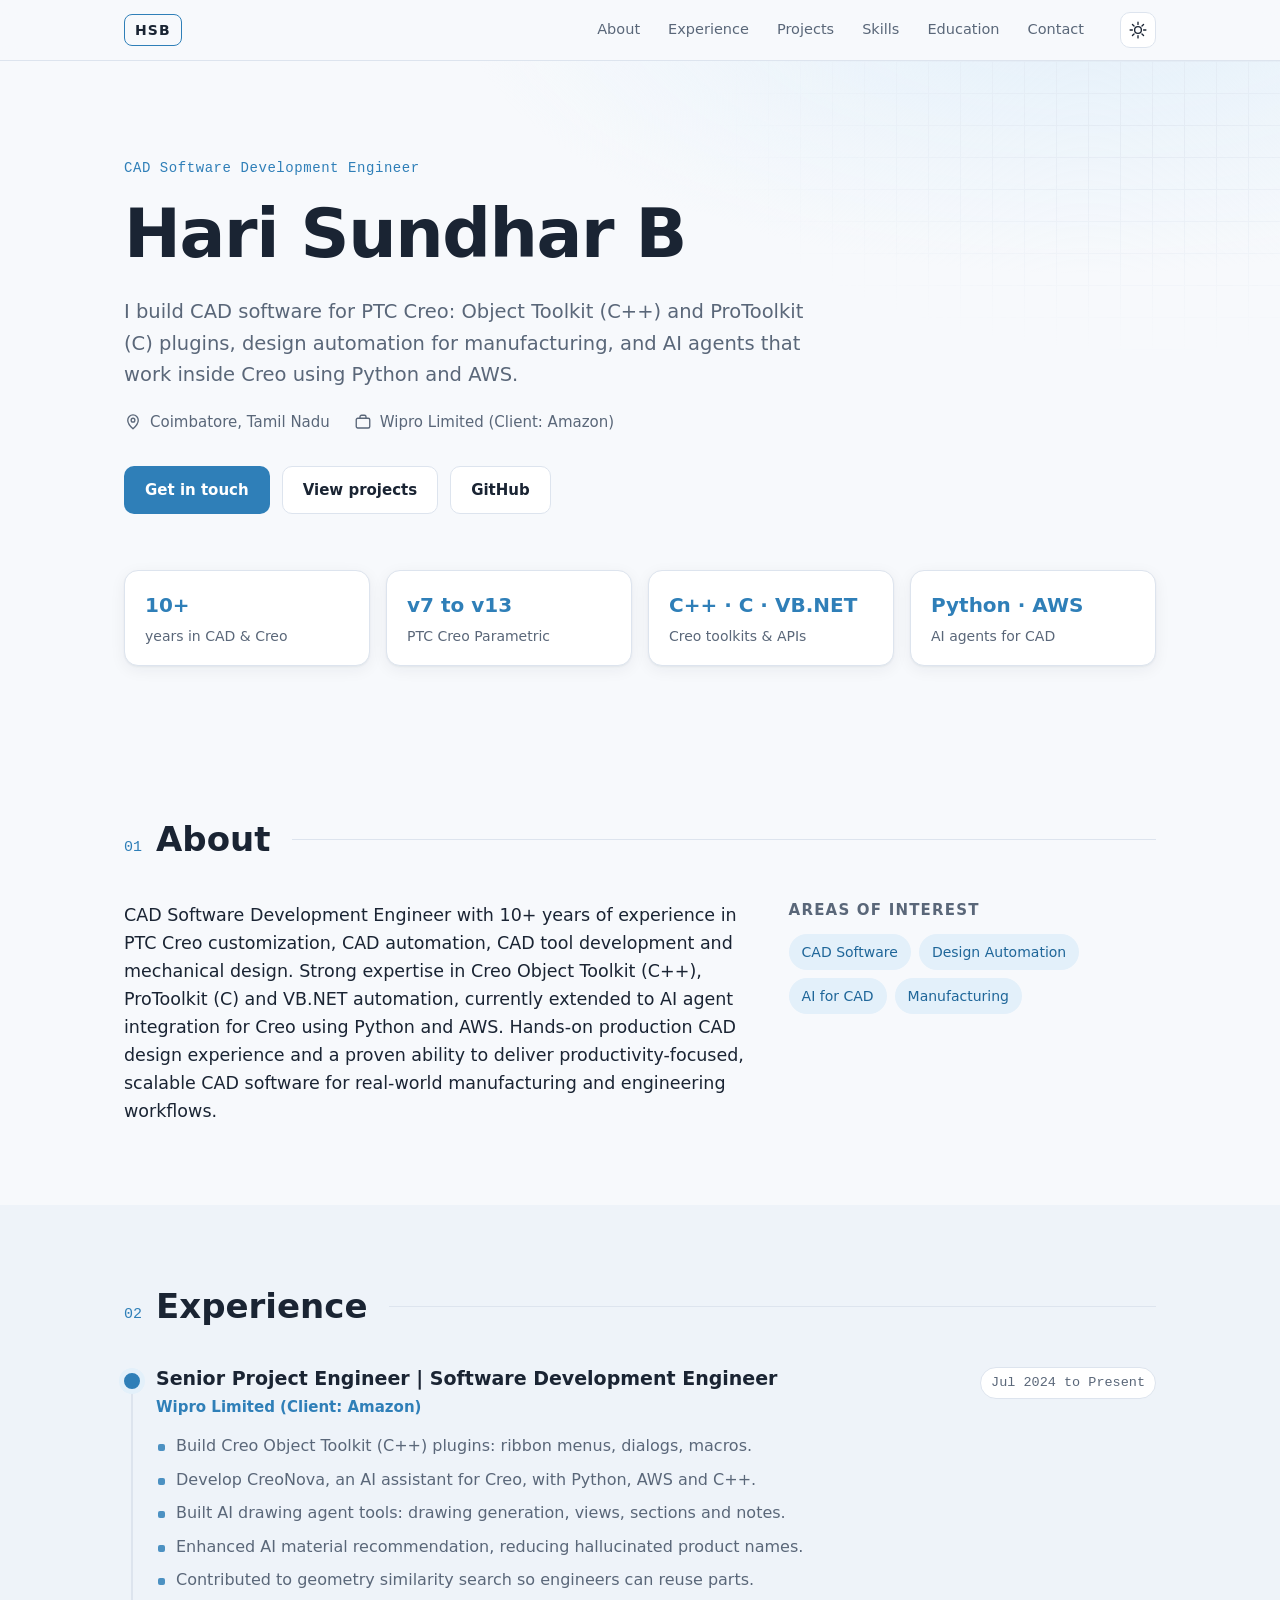
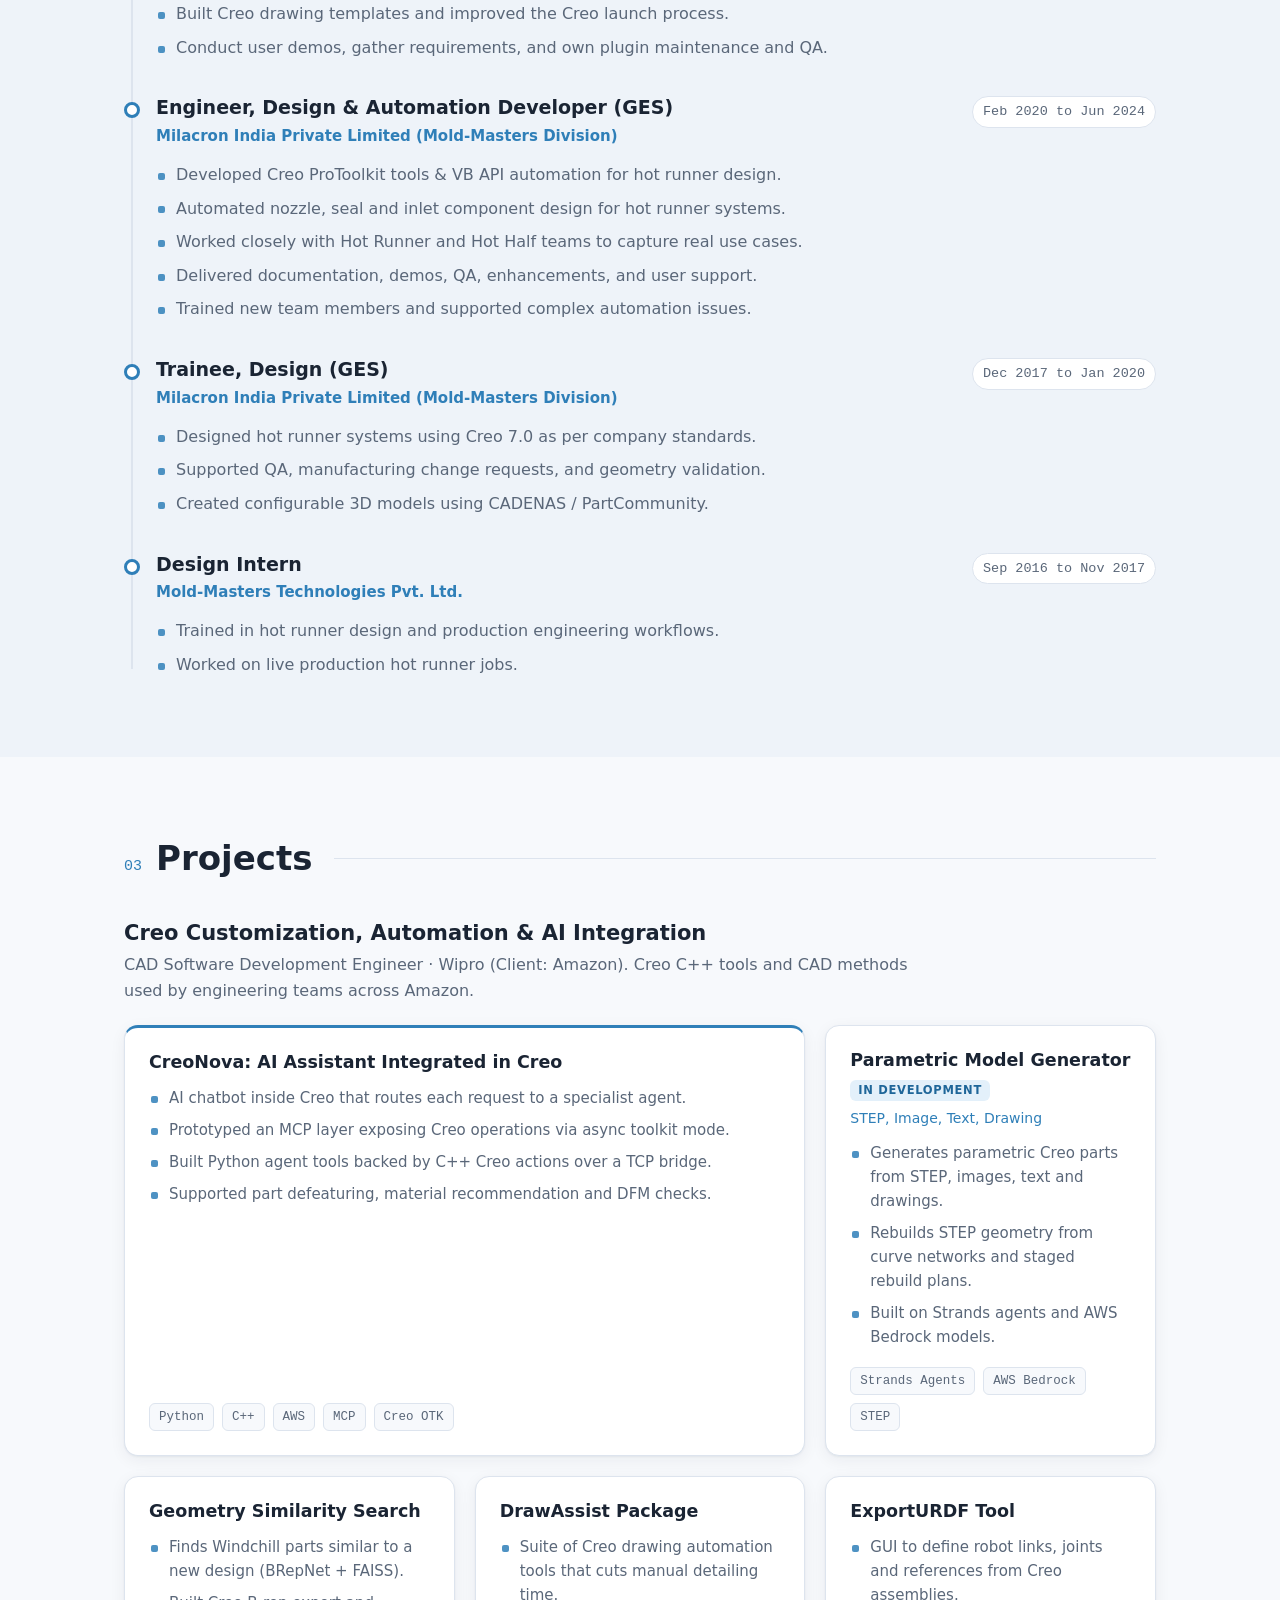
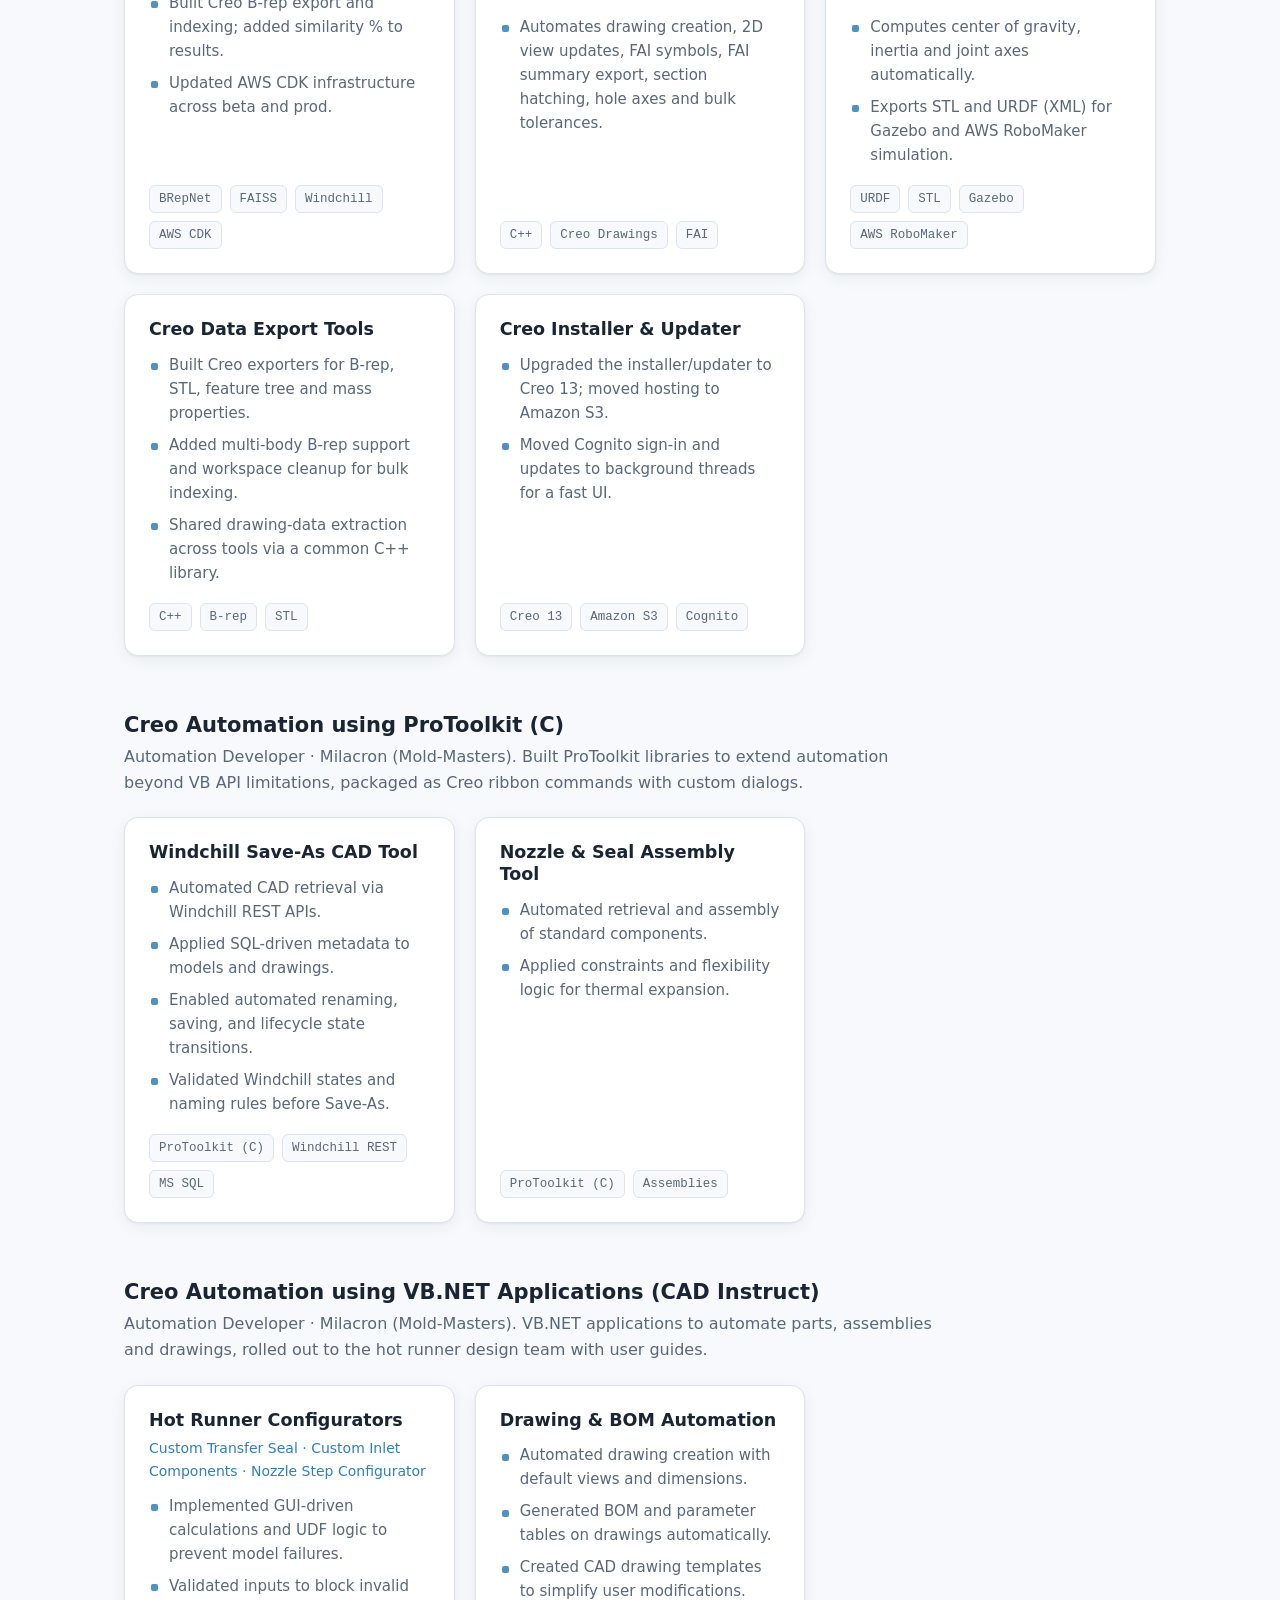
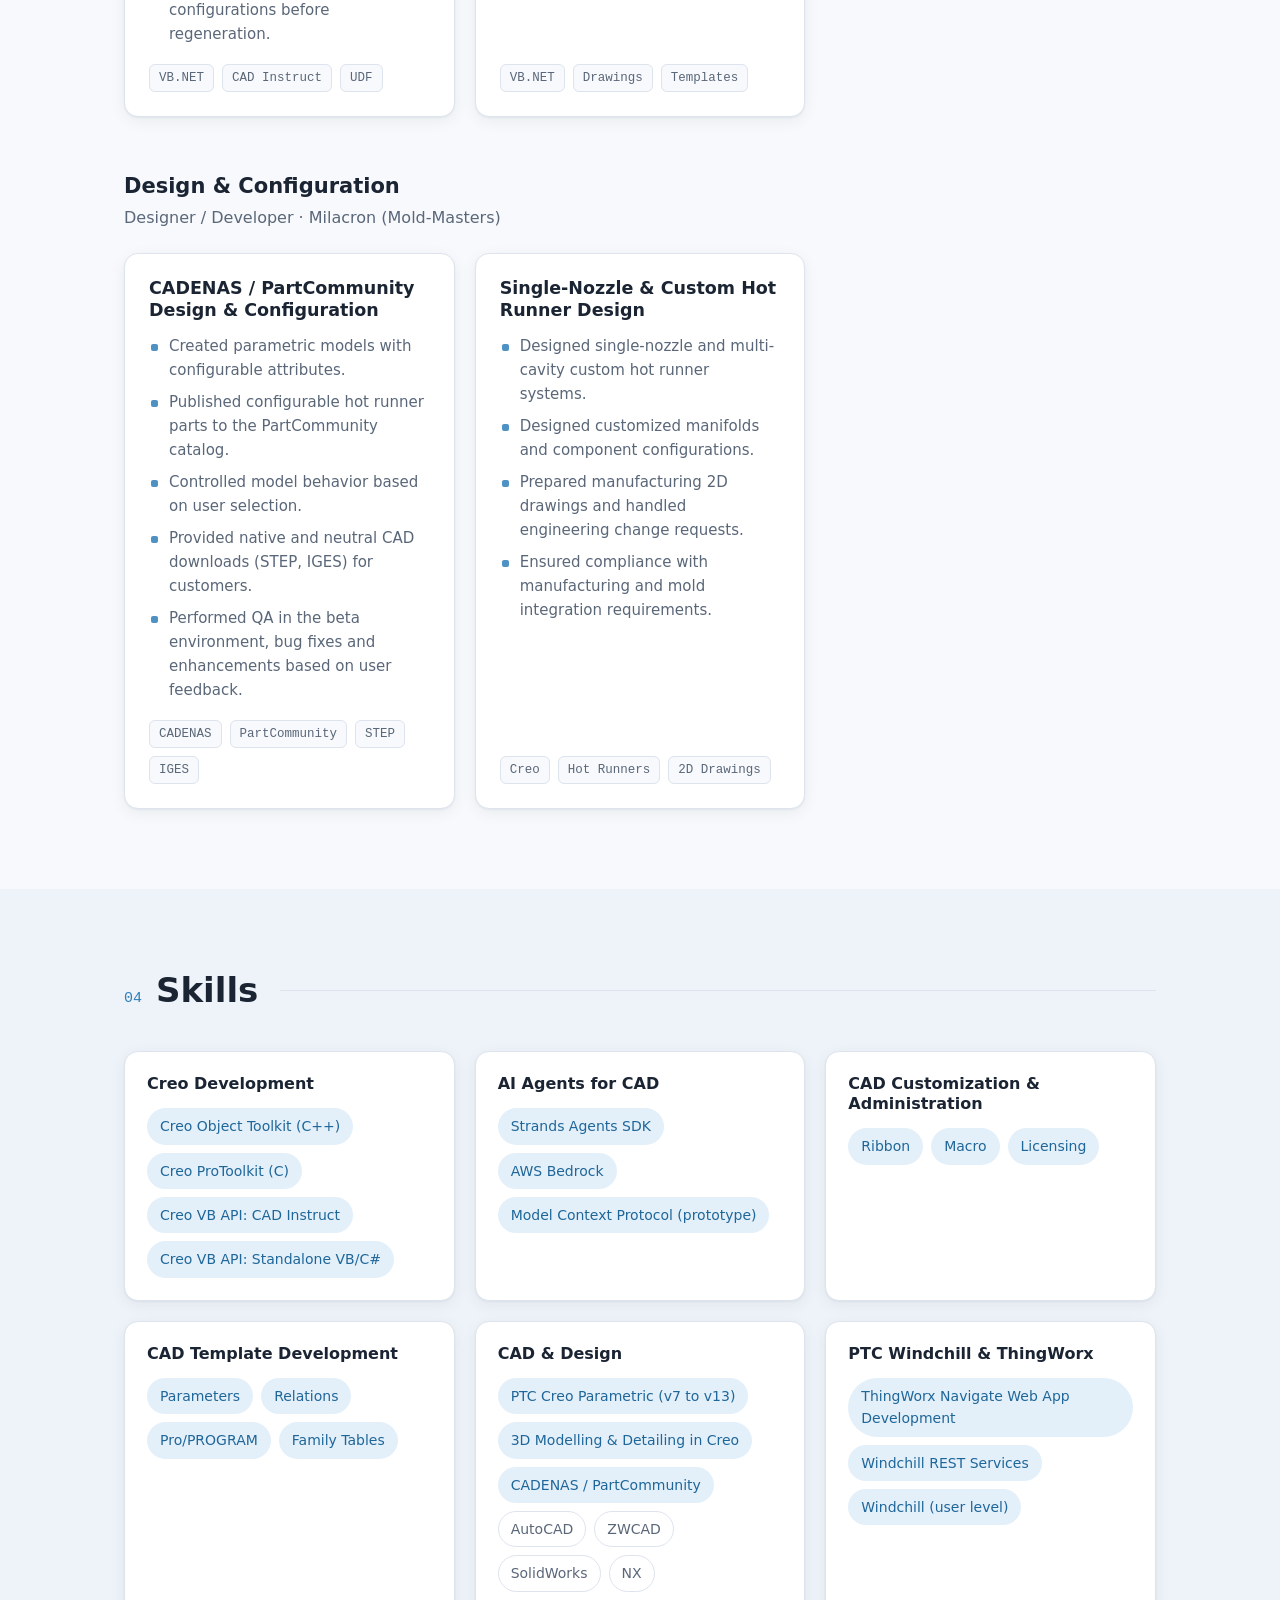
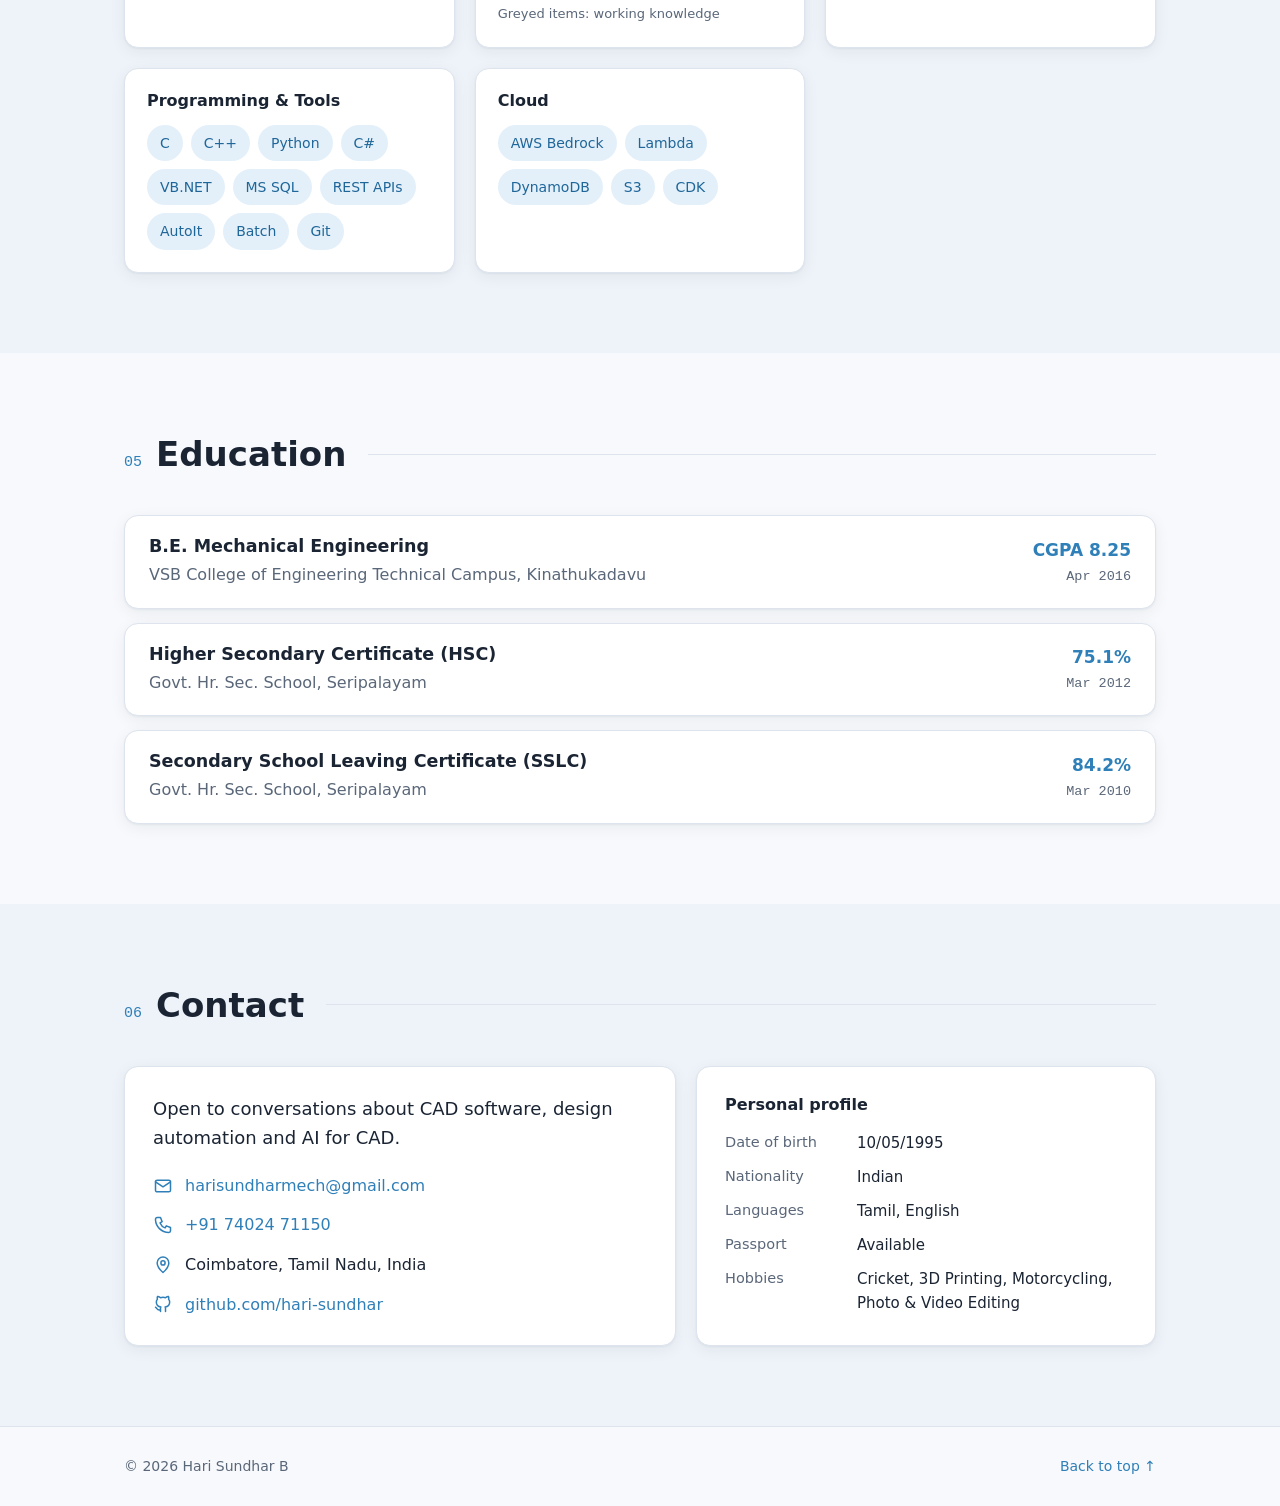
==== index.html @ 22d1234e "Add portfolio site" ====
<!DOCTYPE html>
<html lang="en">
<head>
  <meta charset="utf-8">
  <meta name="viewport" content="width=device-width, initial-scale=1">
  <title>Hari Sundhar B | CAD Software Development Engineer</title>
  <meta name="description" content="CAD Software Development Engineer with 10+ years of experience in PTC Creo customization, CAD automation, CAD tool development and AI agent integration for Creo.">
  <meta name="author" content="Hari Sundhar B">
  <meta property="og:type" content="website">
  <meta property="og:title" content="Hari Sundhar B | CAD Software Development Engineer">
  <meta property="og:description" content="PTC Creo customization, CAD automation and AI agents for CAD. Creo Object Toolkit (C++), ProToolkit (C), VB.NET, Python and AWS.">
  <meta property="og:url" content="https://hari-sundhar.github.io/">
  <meta name="theme-color" content="#2f7fb8">
  <link rel="icon" href="favicon.svg" type="image/svg+xml">
  <link rel="stylesheet" href="styles.css">
  <script>
    (function () {
      var saved = localStorage.getItem("theme");
      var dark = saved ? saved === "dark" : window.matchMedia("(prefers-color-scheme: dark)").matches;
      document.documentElement.dataset.theme = dark ? "dark" : "light";
    })();
  </script>
</head>
<body>
  <a class="skip-link" href="#main">Skip to content</a>

  <header class="nav">
    <div class="nav-inner">
      <a class="brand" href="#top" aria-label="Back to top">HSB</a>
      <nav aria-label="Sections">
        <ul class="nav-links">
          <li><a href="#about">About</a></li>
          <li><a href="#experience">Experience</a></li>
          <li><a href="#projects">Projects</a></li>
          <li><a href="#skills">Skills</a></li>
          <li><a href="#education">Education</a></li>
          <li><a href="#contact">Contact</a></li>
        </ul>
      </nav>
      <button class="theme-toggle" type="button" aria-label="Toggle dark mode">
        <svg class="icon-sun" viewBox="0 0 24 24" aria-hidden="true"><circle cx="12" cy="12" r="4.5"/><path d="M12 1.5v3M12 19.5v3M1.5 12h3M19.5 12h3M4.6 4.6l2.1 2.1M17.3 17.3l2.1 2.1M4.6 19.4l2.1-2.1M17.3 6.7l2.1-2.1"/></svg>
        <svg class="icon-moon" viewBox="0 0 24 24" aria-hidden="true"><path d="M20.5 14.5A8.5 8.5 0 0 1 9.5 3.5a8.5 8.5 0 1 0 11 11z"/></svg>
      </button>
    </div>
  </header>

  <main id="main">
    <!-- Hero -->
    <section id="top" class="hero">
      <div class="container">
        <p class="eyebrow">CAD Software Development Engineer</p>
        <h1>Hari Sundhar B</h1>
        <p class="lead">
          I build CAD software for PTC Creo: Object Toolkit (C++) and ProToolkit (C) plugins,
          design automation for manufacturing, and AI agents that work inside Creo using Python and AWS.
        </p>
        <ul class="hero-meta">
          <li><svg viewBox="0 0 24 24" aria-hidden="true"><path d="M12 21s-7-6.2-7-11.5a7 7 0 0 1 14 0C19 14.8 12 21 12 21z"/><circle cx="12" cy="9.5" r="2.5"/></svg>Coimbatore, Tamil Nadu</li>
          <li><svg viewBox="0 0 24 24" aria-hidden="true"><rect x="3" y="7" width="18" height="13" rx="2"/><path d="M8 7V5a2 2 0 0 1 2-2h4a2 2 0 0 1 2 2v2"/></svg>Wipro Limited (Client: Amazon)</li>
        </ul>
        <div class="cta">
          <a class="btn btn-primary" href="mailto:harisundharmech@gmail.com">Get in touch</a>
          <a class="btn btn-ghost" href="#projects">View projects</a>
          <a class="btn btn-ghost" href="https://github.com/hari-sundhar" target="_blank" rel="noopener">GitHub</a>
        </div>
        <dl class="stats">
          <div><dt>10+</dt><dd>years in CAD &amp; Creo</dd></div>
          <div><dt>v7 to v13</dt><dd>PTC Creo Parametric</dd></div>
          <div><dt>C++ · C · VB.NET</dt><dd>Creo toolkits &amp; APIs</dd></div>
          <div><dt>Python · AWS</dt><dd>AI agents for CAD</dd></div>
        </dl>
      </div>
    </section>

    <!-- About -->
    <section id="about" class="section">
      <div class="container">
        <h2 class="section-title"><span>01</span>About</h2>
        <div class="about-grid">
          <p class="about-text">
            CAD Software Development Engineer with 10+ years of experience in PTC Creo customization,
            CAD automation, CAD tool development and mechanical design. Strong expertise in
            Creo Object Toolkit (C++), ProToolkit (C) and VB.NET automation, currently extended to
            AI agent integration for Creo using Python and AWS. Hands-on production CAD design experience
            and a proven ability to deliver productivity-focused, scalable CAD software for real-world
            manufacturing and engineering workflows.
          </p>
          <div class="interests">
            <h3>Areas of interest</h3>
            <ul class="chips">
              <li>CAD Software</li>
              <li>Design Automation</li>
              <li>AI for CAD</li>
              <li>Manufacturing</li>
            </ul>
          </div>
        </div>
      </div>
    </section>

    <!-- Experience -->
    <section id="experience" class="section">
      <div class="container">
        <h2 class="section-title"><span>02</span>Experience</h2>
        <ol class="timeline">
          <li class="job">
            <div class="job-head">
              <div>
                <h3>Senior Project Engineer | Software Development Engineer</h3>
                <p class="company">Wipro Limited (Client: Amazon)</p>
              </div>
              <p class="period">Jul 2024 to Present</p>
            </div>
            <ul class="bullets">
              <li>Build Creo Object Toolkit (C++) plugins: ribbon menus, dialogs, macros.</li>
              <li>Develop CreoNova, an AI assistant for Creo, with Python, AWS and C++.</li>
              <li>Built AI drawing agent tools: drawing generation, views, sections and notes.</li>
              <li>Enhanced AI material recommendation, reducing hallucinated product names.</li>
              <li>Contributed to geometry similarity search so engineers can reuse parts.</li>
              <li>Built Creo drawing templates and improved the Creo launch process.</li>
              <li>Conduct user demos, gather requirements, and own plugin maintenance and QA.</li>
            </ul>
          </li>
          <li class="job">
            <div class="job-head">
              <div>
                <h3>Engineer, Design &amp; Automation Developer (GES)</h3>
                <p class="company">Milacron India Private Limited (Mold-Masters Division)</p>
              </div>
              <p class="period">Feb 2020 to Jun 2024</p>
            </div>
            <ul class="bullets">
              <li>Developed Creo ProToolkit tools &amp; VB API automation for hot runner design.</li>
              <li>Automated nozzle, seal and inlet component design for hot runner systems.</li>
              <li>Worked closely with Hot Runner and Hot Half teams to capture real use cases.</li>
              <li>Delivered documentation, demos, QA, enhancements, and user support.</li>
              <li>Trained new team members and supported complex automation issues.</li>
            </ul>
          </li>
          <li class="job">
            <div class="job-head">
              <div>
                <h3>Trainee, Design (GES)</h3>
                <p class="company">Milacron India Private Limited (Mold-Masters Division)</p>
              </div>
              <p class="period">Dec 2017 to Jan 2020</p>
            </div>
            <ul class="bullets">
              <li>Designed hot runner systems using Creo 7.0 as per company standards.</li>
              <li>Supported QA, manufacturing change requests, and geometry validation.</li>
              <li>Created configurable 3D models using CADENAS / PartCommunity.</li>
            </ul>
          </li>
          <li class="job">
            <div class="job-head">
              <div>
                <h3>Design Intern</h3>
                <p class="company">Mold-Masters Technologies Pvt. Ltd.</p>
              </div>
              <p class="period">Sep 2016 to Nov 2017</p>
            </div>
            <ul class="bullets">
              <li>Trained in hot runner design and production engineering workflows.</li>
              <li>Worked on live production hot runner jobs.</li>
            </ul>
          </li>
        </ol>
      </div>
    </section>

    <!-- Projects -->
    <section id="projects" class="section">
      <div class="container">
        <h2 class="section-title"><span>03</span>Projects</h2>

        <div class="project-group">
          <div class="group-head">
            <h3>Creo Customization, Automation &amp; AI Integration</h3>
            <p>CAD Software Development Engineer · Wipro (Client: Amazon). Creo C++ tools and CAD methods used by engineering teams across Amazon.</p>
          </div>
          <div class="cards">
            <article class="card card-feature">
              <h4>CreoNova: AI Assistant Integrated in Creo</h4>
              <ul class="bullets">
                <li>AI chatbot inside Creo that routes each request to a specialist agent.</li>
                <li>Prototyped an MCP layer exposing Creo operations via async toolkit mode.</li>
                <li>Built Python agent tools backed by C++ Creo actions over a TCP bridge.</li>
                <li>Supported part defeaturing, material recommendation and DFM checks.</li>
              </ul>
              <ul class="tags"><li>Python</li><li>C++</li><li>AWS</li><li>MCP</li><li>Creo OTK</li></ul>
            </article>
            <article class="card">
              <h4>Parametric Model Generator <span class="badge">In development</span></h4>
              <p class="card-sub">STEP, Image, Text, Drawing</p>
              <ul class="bullets">
                <li>Generates parametric Creo parts from STEP, images, text and drawings.</li>
                <li>Rebuilds STEP geometry from curve networks and staged rebuild plans.</li>
                <li>Built on Strands agents and AWS Bedrock models.</li>
              </ul>
              <ul class="tags"><li>Strands Agents</li><li>AWS Bedrock</li><li>STEP</li></ul>
            </article>
            <article class="card">
              <h4>Geometry Similarity Search</h4>
              <ul class="bullets">
                <li>Finds Windchill parts similar to a new design (BRepNet + FAISS).</li>
                <li>Built Creo B-rep export and indexing; added similarity % to results.</li>
                <li>Updated AWS CDK infrastructure across beta and prod.</li>
              </ul>
              <ul class="tags"><li>BRepNet</li><li>FAISS</li><li>Windchill</li><li>AWS CDK</li></ul>
            </article>
            <article class="card">
              <h4>DrawAssist Package</h4>
              <ul class="bullets">
                <li>Suite of Creo drawing automation tools that cuts manual detailing time.</li>
                <li>Automates drawing creation, 2D view updates, FAI symbols, FAI summary export, section hatching, hole axes and bulk tolerances.</li>
              </ul>
              <ul class="tags"><li>C++</li><li>Creo Drawings</li><li>FAI</li></ul>
            </article>
            <article class="card">
              <h4>ExportURDF Tool</h4>
              <ul class="bullets">
                <li>GUI to define robot links, joints and references from Creo assemblies.</li>
                <li>Computes center of gravity, inertia and joint axes automatically.</li>
                <li>Exports STL and URDF (XML) for Gazebo and AWS RoboMaker simulation.</li>
              </ul>
              <ul class="tags"><li>URDF</li><li>STL</li><li>Gazebo</li><li>AWS RoboMaker</li></ul>
            </article>
            <article class="card">
              <h4>Creo Data Export Tools</h4>
              <ul class="bullets">
                <li>Built Creo exporters for B-rep, STL, feature tree and mass properties.</li>
                <li>Added multi-body B-rep support and workspace cleanup for bulk indexing.</li>
                <li>Shared drawing-data extraction across tools via a common C++ library.</li>
              </ul>
              <ul class="tags"><li>C++</li><li>B-rep</li><li>STL</li></ul>
            </article>
            <article class="card">
              <h4>Creo Installer &amp; Updater</h4>
              <ul class="bullets">
                <li>Upgraded the installer/updater to Creo 13; moved hosting to Amazon S3.</li>
                <li>Moved Cognito sign-in and updates to background threads for a fast UI.</li>
              </ul>
              <ul class="tags"><li>Creo 13</li><li>Amazon S3</li><li>Cognito</li></ul>
            </article>
          </div>
        </div>

        <div class="project-group">
          <div class="group-head">
            <h3>Creo Automation using ProToolkit (C)</h3>
            <p>Automation Developer · Milacron (Mold-Masters). Built ProToolkit libraries to extend automation beyond VB API limitations, packaged as Creo ribbon commands with custom dialogs.</p>
          </div>
          <div class="cards">
            <article class="card">
              <h4>Windchill Save-As CAD Tool</h4>
              <ul class="bullets">
                <li>Automated CAD retrieval via Windchill REST APIs.</li>
                <li>Applied SQL-driven metadata to models and drawings.</li>
                <li>Enabled automated renaming, saving, and lifecycle state transitions.</li>
                <li>Validated Windchill states and naming rules before Save-As.</li>
              </ul>
              <ul class="tags"><li>ProToolkit (C)</li><li>Windchill REST</li><li>MS SQL</li></ul>
            </article>
            <article class="card">
              <h4>Nozzle &amp; Seal Assembly Tool</h4>
              <ul class="bullets">
                <li>Automated retrieval and assembly of standard components.</li>
                <li>Applied constraints and flexibility logic for thermal expansion.</li>
              </ul>
              <ul class="tags"><li>ProToolkit (C)</li><li>Assemblies</li></ul>
            </article>
          </div>
        </div>

        <div class="project-group">
          <div class="group-head">
            <h3>Creo Automation using VB.NET Applications (CAD Instruct)</h3>
            <p>Automation Developer · Milacron (Mold-Masters). VB.NET applications to automate parts, assemblies and drawings, rolled out to the hot runner design team with user guides.</p>
          </div>
          <div class="cards">
            <article class="card">
              <h4>Hot Runner Configurators</h4>
              <p class="card-sub">Custom Transfer Seal · Custom Inlet Components · Nozzle Step Configurator</p>
              <ul class="bullets">
                <li>Implemented GUI-driven calculations and UDF logic to prevent model failures.</li>
                <li>Validated inputs to block invalid configurations before regeneration.</li>
              </ul>
              <ul class="tags"><li>VB.NET</li><li>CAD Instruct</li><li>UDF</li></ul>
            </article>
            <article class="card">
              <h4>Drawing &amp; BOM Automation</h4>
              <ul class="bullets">
                <li>Automated drawing creation with default views and dimensions.</li>
                <li>Generated BOM and parameter tables on drawings automatically.</li>
                <li>Created CAD drawing templates to simplify user modifications.</li>
              </ul>
              <ul class="tags"><li>VB.NET</li><li>Drawings</li><li>Templates</li></ul>
            </article>
          </div>
        </div>

        <div class="project-group">
          <div class="group-head">
            <h3>Design &amp; Configuration</h3>
            <p>Designer / Developer · Milacron (Mold-Masters)</p>
          </div>
          <div class="cards">
            <article class="card">
              <h4>CADENAS / PartCommunity Design &amp; Configuration</h4>
              <ul class="bullets">
                <li>Created parametric models with configurable attributes.</li>
                <li>Published configurable hot runner parts to the PartCommunity catalog.</li>
                <li>Controlled model behavior based on user selection.</li>
                <li>Provided native and neutral CAD downloads (STEP, IGES) for customers.</li>
                <li>Performed QA in the beta environment, bug fixes and enhancements based on user feedback.</li>
              </ul>
              <ul class="tags"><li>CADENAS</li><li>PartCommunity</li><li>STEP</li><li>IGES</li></ul>
            </article>
            <article class="card">
              <h4>Single-Nozzle &amp; Custom Hot Runner Design</h4>
              <ul class="bullets">
                <li>Designed single-nozzle and multi-cavity custom hot runner systems.</li>
                <li>Designed customized manifolds and component configurations.</li>
                <li>Prepared manufacturing 2D drawings and handled engineering change requests.</li>
                <li>Ensured compliance with manufacturing and mold integration requirements.</li>
              </ul>
              <ul class="tags"><li>Creo</li><li>Hot Runners</li><li>2D Drawings</li></ul>
            </article>
          </div>
        </div>
      </div>
    </section>

    <!-- Skills -->
    <section id="skills" class="section">
      <div class="container">
        <h2 class="section-title"><span>04</span>Skills</h2>
        <div class="skills-grid">
          <div class="skill-box">
            <h3>Creo Development</h3>
            <ul class="chips">
              <li>Creo Object Toolkit (C++)</li>
              <li>Creo ProToolkit (C)</li>
              <li>Creo VB API: CAD Instruct</li>
              <li>Creo VB API: Standalone VB/C#</li>
            </ul>
          </div>
          <div class="skill-box">
            <h3>AI Agents for CAD</h3>
            <ul class="chips">
              <li>Strands Agents SDK</li>
              <li>AWS Bedrock</li>
              <li>Model Context Protocol (prototype)</li>
            </ul>
          </div>
          <div class="skill-box">
            <h3>CAD Customization &amp; Administration</h3>
            <ul class="chips">
              <li>Ribbon</li>
              <li>Macro</li>
              <li>Licensing</li>
            </ul>
          </div>
          <div class="skill-box">
            <h3>CAD Template Development</h3>
            <ul class="chips">
              <li>Parameters</li>
              <li>Relations</li>
              <li>Pro/PROGRAM</li>
              <li>Family Tables</li>
            </ul>
          </div>
          <div class="skill-box">
            <h3>CAD &amp; Design</h3>
            <ul class="chips">
              <li>PTC Creo Parametric (v7 to v13)</li>
              <li>3D Modelling &amp; Detailing in Creo</li>
              <li>CADENAS / PartCommunity</li>
              <li class="chip-muted">AutoCAD</li>
              <li class="chip-muted">ZWCAD</li>
              <li class="chip-muted">SolidWorks</li>
              <li class="chip-muted">NX</li>
            </ul>
            <p class="note">Greyed items: working knowledge</p>
          </div>
          <div class="skill-box">
            <h3>PTC Windchill &amp; ThingWorx</h3>
            <ul class="chips">
              <li>ThingWorx Navigate Web App Development</li>
              <li>Windchill REST Services</li>
              <li>Windchill (user level)</li>
            </ul>
          </div>
          <div class="skill-box">
            <h3>Programming &amp; Tools</h3>
            <ul class="chips">
              <li>C</li>
              <li>C++</li>
              <li>Python</li>
              <li>C#</li>
              <li>VB.NET</li>
              <li>MS SQL</li>
              <li>REST APIs</li>
              <li>AutoIt</li>
              <li>Batch</li>
              <li>Git</li>
            </ul>
          </div>
          <div class="skill-box">
            <h3>Cloud</h3>
            <ul class="chips">
              <li>AWS Bedrock</li>
              <li>Lambda</li>
              <li>DynamoDB</li>
              <li>S3</li>
              <li>CDK</li>
            </ul>
          </div>
        </div>
      </div>
    </section>

    <!-- Education -->
    <section id="education" class="section">
      <div class="container">
        <h2 class="section-title"><span>05</span>Education</h2>
        <div class="edu-list">
          <div class="edu">
            <div>
              <h3>B.E. Mechanical Engineering</h3>
              <p>VSB College of Engineering Technical Campus, Kinathukadavu</p>
            </div>
            <div class="edu-meta"><strong>CGPA 8.25</strong><span>Apr 2016</span></div>
          </div>
          <div class="edu">
            <div>
              <h3>Higher Secondary Certificate (HSC)</h3>
              <p>Govt. Hr. Sec. School, Seripalayam</p>
            </div>
            <div class="edu-meta"><strong>75.1%</strong><span>Mar 2012</span></div>
          </div>
          <div class="edu">
            <div>
              <h3>Secondary School Leaving Certificate (SSLC)</h3>
              <p>Govt. Hr. Sec. School, Seripalayam</p>
            </div>
            <div class="edu-meta"><strong>84.2%</strong><span>Mar 2010</span></div>
          </div>
        </div>
      </div>
    </section>

    <!-- Contact -->
    <section id="contact" class="section">
      <div class="container">
        <h2 class="section-title"><span>06</span>Contact</h2>
        <div class="contact-grid">
          <div class="contact-card">
            <p class="contact-lead">Open to conversations about CAD software, design automation and AI for CAD.</p>
            <ul class="contact-list">
              <li>
                <svg viewBox="0 0 24 24" aria-hidden="true"><rect x="3" y="5" width="18" height="14" rx="2"/><path d="m3 7 9 6 9-6"/></svg>
                <a href="mailto:harisundharmech@gmail.com">harisundharmech@gmail.com</a>
              </li>
              <li>
                <svg viewBox="0 0 24 24" aria-hidden="true"><path d="M5 3h4l2 5-2.5 1.5a11 11 0 0 0 6 6L16 13l5 2v4a2 2 0 0 1-2 2A16 16 0 0 1 3 5a2 2 0 0 1 2-2z"/></svg>
                <a href="tel:+917402471150">+91 74024 71150</a>
              </li>
              <li>
                <svg viewBox="0 0 24 24" aria-hidden="true"><path d="M12 21s-7-6.2-7-11.5a7 7 0 0 1 14 0C19 14.8 12 21 12 21z"/><circle cx="12" cy="9.5" r="2.5"/></svg>
                <span>Coimbatore, Tamil Nadu, India</span>
              </li>
              <li>
                <svg viewBox="0 0 24 24" aria-hidden="true"><path d="M9 19c-4.3 1.4-4.3-2.5-6-3m12 5v-3.5c0-1 .1-1.4-.5-2 2.8-.3 5.5-1.4 5.5-6a4.6 4.6 0 0 0-1.3-3.2 4.2 4.2 0 0 0-.1-3.2s-1.1-.3-3.5 1.3a12.3 12.3 0 0 0-6.2 0C6.5 2.8 5.4 3.1 5.4 3.1a4.2 4.2 0 0 0-.1 3.2A4.6 4.6 0 0 0 4 9.5c0 4.6 2.7 5.7 5.5 6-.6.6-.6 1.2-.5 2V21"/></svg>
                <a href="https://github.com/hari-sundhar" target="_blank" rel="noopener">github.com/hari-sundhar</a>
              </li>
            </ul>
          </div>
          <div class="profile-card">
            <h3>Personal profile</h3>
            <dl class="profile">
              <div><dt>Date of birth</dt><dd>10/05/1995</dd></div>
              <div><dt>Nationality</dt><dd>Indian</dd></div>
              <div><dt>Languages</dt><dd>Tamil, English</dd></div>
              <div><dt>Passport</dt><dd>Available</dd></div>
              <div><dt>Hobbies</dt><dd>Cricket, 3D Printing, Motorcycling, Photo &amp; Video Editing</dd></div>
            </dl>
          </div>
        </div>
      </div>
    </section>
  </main>

  <footer class="footer">
    <div class="container">
      <p>&copy; <span id="year">2026</span> Hari Sundhar B</p>
      <a href="#top">Back to top &uarr;</a>
    </div>
  </footer>

  <script src="script.js"></script>
</body>
</html>
---- styles.css ----
/* ---------- Theme ---------- */
:root {
  --bg: #f7f9fc;
  --bg-alt: #eef3f9;
  --surface: #ffffff;
  --text: #1a2433;
  --text-muted: #5a6779;
  --border: #dde4ee;
  --accent: #2f7fb8;
  --accent-strong: #1f6699;
  --accent-soft: #e3f0fa;
  --shadow: 0 1px 2px rgba(16, 32, 56, 0.05), 0 4px 16px rgba(16, 32, 56, 0.06);
  --radius: 14px;
  --maxw: 1080px;
  --font: "Segoe UI", system-ui, -apple-system, Roboto, "Helvetica Neue", Arial, sans-serif;
  --mono: "Cascadia Code", Consolas, "SFMono-Regular", Menlo, monospace;
}

[data-theme="dark"] {
  --bg: #0e141c;
  --bg-alt: #121a24;
  --surface: #17212d;
  --text: #e6edf5;
  --text-muted: #9aa8b8;
  --border: #253243;
  --accent: #5fb0e8;
  --accent-strong: #84c4f0;
  --accent-soft: #1a3247;
  --shadow: 0 1px 2px rgba(0, 0, 0, 0.3), 0 6px 20px rgba(0, 0, 0, 0.25);
}

/* ---------- Base ---------- */
*, *::before, *::after { box-sizing: border-box; }

html { scroll-behavior: smooth; scroll-padding-top: 72px; }

body {
  margin: 0;
  font-family: var(--font);
  font-size: 16px;
  line-height: 1.6;
  color: var(--text);
  background: var(--bg);
  -webkit-font-smoothing: antialiased;
  transition: background-color 0.2s, color 0.2s;
}

a { color: var(--accent); text-decoration: none; }
a:hover { color: var(--accent-strong); text-decoration: underline; }

h1, h2, h3, h4 { line-height: 1.25; margin: 0; }

ul, ol { margin: 0; padding: 0; }

svg { width: 18px; height: 18px; fill: none; stroke: currentColor; stroke-width: 1.8; stroke-linecap: round; stroke-linejoin: round; flex-shrink: 0; }

.container { max-width: var(--maxw); margin: 0 auto; padding: 0 24px; }

.skip-link {
  position: absolute; left: -999px; top: 8px;
  background: var(--accent); color: #fff; padding: 8px 14px; border-radius: 8px; z-index: 100;
}
.skip-link:focus { left: 8px; }

:focus-visible { outline: 2px solid var(--accent); outline-offset: 3px; border-radius: 4px; }

/* ---------- Nav ---------- */
.nav {
  position: sticky; top: 0; z-index: 50;
  background: color-mix(in srgb, var(--bg) 82%, transparent);
  backdrop-filter: saturate(160%) blur(10px);
  -webkit-backdrop-filter: saturate(160%) blur(10px);
  border-bottom: 1px solid var(--border);
}
.nav-inner {
  max-width: var(--maxw); margin: 0 auto; padding: 0 24px;
  height: 60px; display: flex; align-items: center; gap: 24px;
}
.brand {
  font-weight: 700; letter-spacing: 0.08em; color: var(--text);
  padding: 4px 10px; border: 1.5px solid var(--accent); border-radius: 8px; font-size: 14px;
}
.brand:hover { text-decoration: none; color: var(--accent); }
.nav nav { flex: 1; overflow-x: auto; scrollbar-width: none; }
.nav nav::-webkit-scrollbar { display: none; }
.nav-links { list-style: none; display: flex; gap: 4px; justify-content: flex-end; }
.nav-links a {
  display: block; padding: 6px 12px; border-radius: 8px;
  color: var(--text-muted); font-size: 14.5px; font-weight: 500; white-space: nowrap;
}
.nav-links a:hover, .nav-links a.active { color: var(--accent); background: var(--accent-soft); text-decoration: none; }

.theme-toggle {
  display: grid; place-items: center; width: 36px; height: 36px;
  border: 1px solid var(--border); border-radius: 10px;
  background: var(--surface); color: var(--text); cursor: pointer;
}
.theme-toggle:hover { color: var(--accent); border-color: var(--accent); }
.icon-moon { display: none; }
[data-theme="dark"] .icon-sun { display: none; }
[data-theme="dark"] .icon-moon { display: block; }

/* ---------- Hero ---------- */
.hero {
  padding: 96px 0 72px;
  background:
    radial-gradient(900px 400px at 85% -10%, var(--accent-soft), transparent 70%),
    linear-gradient(var(--bg), var(--bg));
  position: relative; overflow: hidden;
}
.hero::after {
  /* faint engineering grid */
  content: ""; position: absolute; inset: 0; pointer-events: none;
  background-image:
    linear-gradient(var(--border) 1px, transparent 1px),
    linear-gradient(90deg, var(--border) 1px, transparent 1px);
  background-size: 32px 32px;
  mask-image: radial-gradient(600px 300px at 90% 10%, #000, transparent 75%);
  -webkit-mask-image: radial-gradient(600px 300px at 90% 10%, #000, transparent 75%);
  opacity: 0.6;
}
.hero .container { position: relative; z-index: 1; }
.eyebrow {
  margin: 0 0 12px; font-family: var(--mono); font-size: 14px;
  color: var(--accent); letter-spacing: 0.04em;
}
.hero h1 { font-size: clamp(40px, 7vw, 68px); font-weight: 750; letter-spacing: -0.02em; }
.lead { max-width: 680px; margin: 20px 0 0; font-size: clamp(17px, 2vw, 19.5px); color: var(--text-muted); }

.hero-meta { list-style: none; display: flex; flex-wrap: wrap; gap: 8px 24px; margin-top: 20px; color: var(--text-muted); font-size: 15px; }
.hero-meta li { display: flex; align-items: center; gap: 8px; }

.cta { display: flex; flex-wrap: wrap; gap: 12px; margin-top: 32px; }
.btn {
  display: inline-flex; align-items: center; padding: 11px 20px; border-radius: 10px;
  font-weight: 600; font-size: 15px; border: 1.5px solid transparent; transition: transform 0.15s, background 0.15s;
}
.btn:hover { text-decoration: none; transform: translateY(-1px); }
.btn-primary { background: var(--accent); color: #fff; }
[data-theme="dark"] .btn-primary { color: #0e141c; }
.btn-primary:hover { background: var(--accent-strong); color: #fff; }
[data-theme="dark"] .btn-primary:hover { color: #0e141c; }
.btn-ghost { border-color: var(--border); color: var(--text); background: var(--surface); }
.btn-ghost:hover { border-color: var(--accent); color: var(--accent); }

.stats {
  display: grid; grid-template-columns: repeat(4, 1fr); gap: 16px; margin: 56px 0 0;
}
.stats > div {
  background: var(--surface); border: 1px solid var(--border); border-radius: var(--radius);
  padding: 18px 20px; box-shadow: var(--shadow);
}
.stats dt { font-size: 20px; font-weight: 700; color: var(--accent); }
.stats dd { margin: 4px 0 0; font-size: 14px; color: var(--text-muted); }

/* ---------- Sections ---------- */
.section { padding: 80px 0; }
.section:nth-of-type(odd) { background: var(--bg-alt); }

.section-title {
  display: flex; align-items: baseline; gap: 14px;
  font-size: clamp(26px, 3.5vw, 34px); font-weight: 700; margin-bottom: 40px;
}
.section-title span { font-family: var(--mono); font-size: 15px; color: var(--accent); font-weight: 500; }
.section-title::after { content: ""; flex: 1; height: 1px; background: var(--border); align-self: center; margin-left: 8px; }

/* About */
.about-grid { display: grid; grid-template-columns: 1.7fr 1fr; gap: 40px; align-items: start; }
.about-text { margin: 0; font-size: 17.5px; color: var(--text); }
.interests h3 { font-size: 15px; text-transform: uppercase; letter-spacing: 0.08em; color: var(--text-muted); margin-bottom: 14px; }

/* Chips & tags */
.chips, .tags { list-style: none; display: flex; flex-wrap: wrap; gap: 8px; }
.chips li {
  padding: 6px 12px; border-radius: 999px; font-size: 14px;
  background: var(--accent-soft); color: var(--accent-strong); border: 1px solid transparent;
}
.chips li.chip-muted { background: transparent; color: var(--text-muted); border-color: var(--border); }
.tags { margin-top: auto; padding-top: 18px; }
.tags li {
  font-family: var(--mono); font-size: 12.5px; padding: 3px 9px; border-radius: 6px;
  color: var(--text-muted); border: 1px solid var(--border); background: var(--bg);
}

.bullets { list-style: none; display: grid; gap: 8px; }
.bullets li { position: relative; padding-left: 20px; color: var(--text-muted); }
.bullets li::before {
  content: ""; position: absolute; left: 2px; top: 0.68em;
  width: 7px; height: 7px; border-radius: 2px; background: var(--accent); opacity: 0.85;
}

/* Timeline */
.timeline { list-style: none; position: relative; padding-left: 32px; }
.timeline::before {
  content: ""; position: absolute; left: 7px; top: 8px; bottom: 8px; width: 2px; background: var(--border);
}
.job { position: relative; padding-bottom: 36px; }
.job:last-child { padding-bottom: 0; }
.job::before {
  content: ""; position: absolute; left: -32px; top: 6px;
  width: 16px; height: 16px; border-radius: 50%;
  background: var(--surface); border: 3px solid var(--accent);
}
.job:first-child::before { background: var(--accent); box-shadow: 0 0 0 5px var(--accent-soft); }
.job-head { display: flex; justify-content: space-between; gap: 16px; align-items: flex-start; margin-bottom: 14px; }
.job h3 { font-size: 19px; }
.company { margin: 4px 0 0; color: var(--accent); font-weight: 600; font-size: 15px; }
.period {
  margin: 0; white-space: nowrap; font-family: var(--mono); font-size: 13.5px; color: var(--text-muted);
  padding: 4px 10px; border: 1px solid var(--border); border-radius: 999px; background: var(--surface);
}

/* Projects */
.project-group + .project-group { margin-top: 56px; }
.group-head { margin-bottom: 22px; max-width: 820px; }
.group-head h3 { font-size: 21px; }
.group-head p { margin: 6px 0 0; color: var(--text-muted); }

.cards { display: grid; grid-template-columns: repeat(auto-fill, minmax(300px, 1fr)); gap: 20px; }
.card {
  display: flex; flex-direction: column;
  background: var(--surface); border: 1px solid var(--border); border-radius: var(--radius);
  padding: 24px; box-shadow: var(--shadow); transition: transform 0.18s, border-color 0.18s;
}
.card:hover { transform: translateY(-3px); border-color: var(--accent); }
.card h4 { font-size: 17.5px; margin-bottom: 12px; display: flex; flex-wrap: wrap; align-items: center; gap: 8px; }
.card-sub { margin: -6px 0 12px; font-size: 14px; color: var(--accent); font-weight: 500; }
.card .bullets li { font-size: 15px; }
.card-feature { grid-column: span 2; border-top: 3px solid var(--accent); }
.badge {
  font-size: 11.5px; font-weight: 600; text-transform: uppercase; letter-spacing: 0.06em;
  padding: 3px 8px; border-radius: 6px; background: var(--accent-soft); color: var(--accent-strong);
}

/* Skills */
.skills-grid { display: grid; grid-template-columns: repeat(auto-fill, minmax(300px, 1fr)); gap: 20px; }
.skill-box {
  background: var(--surface); border: 1px solid var(--border); border-radius: var(--radius);
  padding: 22px; box-shadow: var(--shadow);
}
.skill-box h3 { font-size: 16px; margin-bottom: 14px; }
.note { margin: 12px 0 0; font-size: 13px; color: var(--text-muted); }

/* Education */
.edu-list { display: grid; gap: 14px; }
.edu {
  display: flex; justify-content: space-between; align-items: center; gap: 20px;
  background: var(--surface); border: 1px solid var(--border); border-radius: var(--radius);
  padding: 20px 24px; box-shadow: var(--shadow);
}
.edu h3 { font-size: 17.5px; }
.edu p { margin: 4px 0 0; color: var(--text-muted); }
.edu-meta { display: flex; flex-direction: column; align-items: flex-end; gap: 2px; text-align: right; white-space: nowrap; }
.edu-meta strong { color: var(--accent); font-size: 17px; }
.edu-meta span { font-family: var(--mono); font-size: 13.5px; color: var(--text-muted); }

/* Contact */
.contact-grid { display: grid; grid-template-columns: 1.2fr 1fr; gap: 20px; }
.contact-card, .profile-card {
  background: var(--surface); border: 1px solid var(--border); border-radius: var(--radius);
  padding: 28px; box-shadow: var(--shadow);
}
.contact-lead { margin: 0 0 20px; font-size: 18px; }
.contact-list { list-style: none; display: grid; gap: 14px; }
.contact-list li { display: flex; align-items: center; gap: 12px; font-size: 16px; }
.contact-list svg { color: var(--accent); width: 20px; height: 20px; }
.profile-card h3 { font-size: 16px; margin-bottom: 16px; }
.profile { margin: 0; display: grid; gap: 10px; }
.profile div { display: grid; grid-template-columns: 120px 1fr; gap: 12px; }
.profile dt { color: var(--text-muted); font-size: 14.5px; }
.profile dd { margin: 0; font-size: 15px; }

/* Footer */
.footer { border-top: 1px solid var(--border); padding: 28px 0; font-size: 14px; color: var(--text-muted); }
.footer .container { display: flex; justify-content: space-between; align-items: center; }
.footer p { margin: 0; }

/* Reveal on scroll (enabled by script.js) */
.js .reveal { opacity: 0; transform: translateY(14px); transition: opacity 0.5s ease, transform 0.5s ease; }
.js .reveal.visible { opacity: 1; transform: none; }

@media (prefers-reduced-motion: reduce) {
  html { scroll-behavior: auto; }
  .js .reveal { opacity: 1; transform: none; transition: none; }
  .card, .btn { transition: none; }
}

/* ---------- Responsive ---------- */
@media (max-width: 860px) {
  .stats { grid-template-columns: repeat(2, 1fr); }
  .about-grid, .contact-grid { grid-template-columns: 1fr; }
  .card-feature { grid-column: auto; }
}

@media (max-width: 640px) {
  .nav-inner { gap: 12px; padding: 0 16px; }
  .nav-links { justify-content: flex-start; }
  .container { padding: 0 18px; }
  .hero { padding: 64px 0 48px; }
  .section { padding: 60px 0; }
  .job-head, .edu { flex-direction: column; align-items: flex-start; }
  .edu-meta { flex-direction: row; gap: 12px; align-items: baseline; }
  .cards, .skills-grid { grid-template-columns: 1fr; }
  .profile div { grid-template-columns: 105px 1fr; }
}

@media print {
  .nav, .cta, .theme-toggle, .footer a { display: none; }
  .section, .hero { padding: 24px 0; background: none; }
  .hero::after { display: none; }
  .js .reveal { opacity: 1; transform: none; }
  .card, .skill-box, .edu, .contact-card, .profile-card, .stats > div { box-shadow: none; break-inside: avoid; }
}
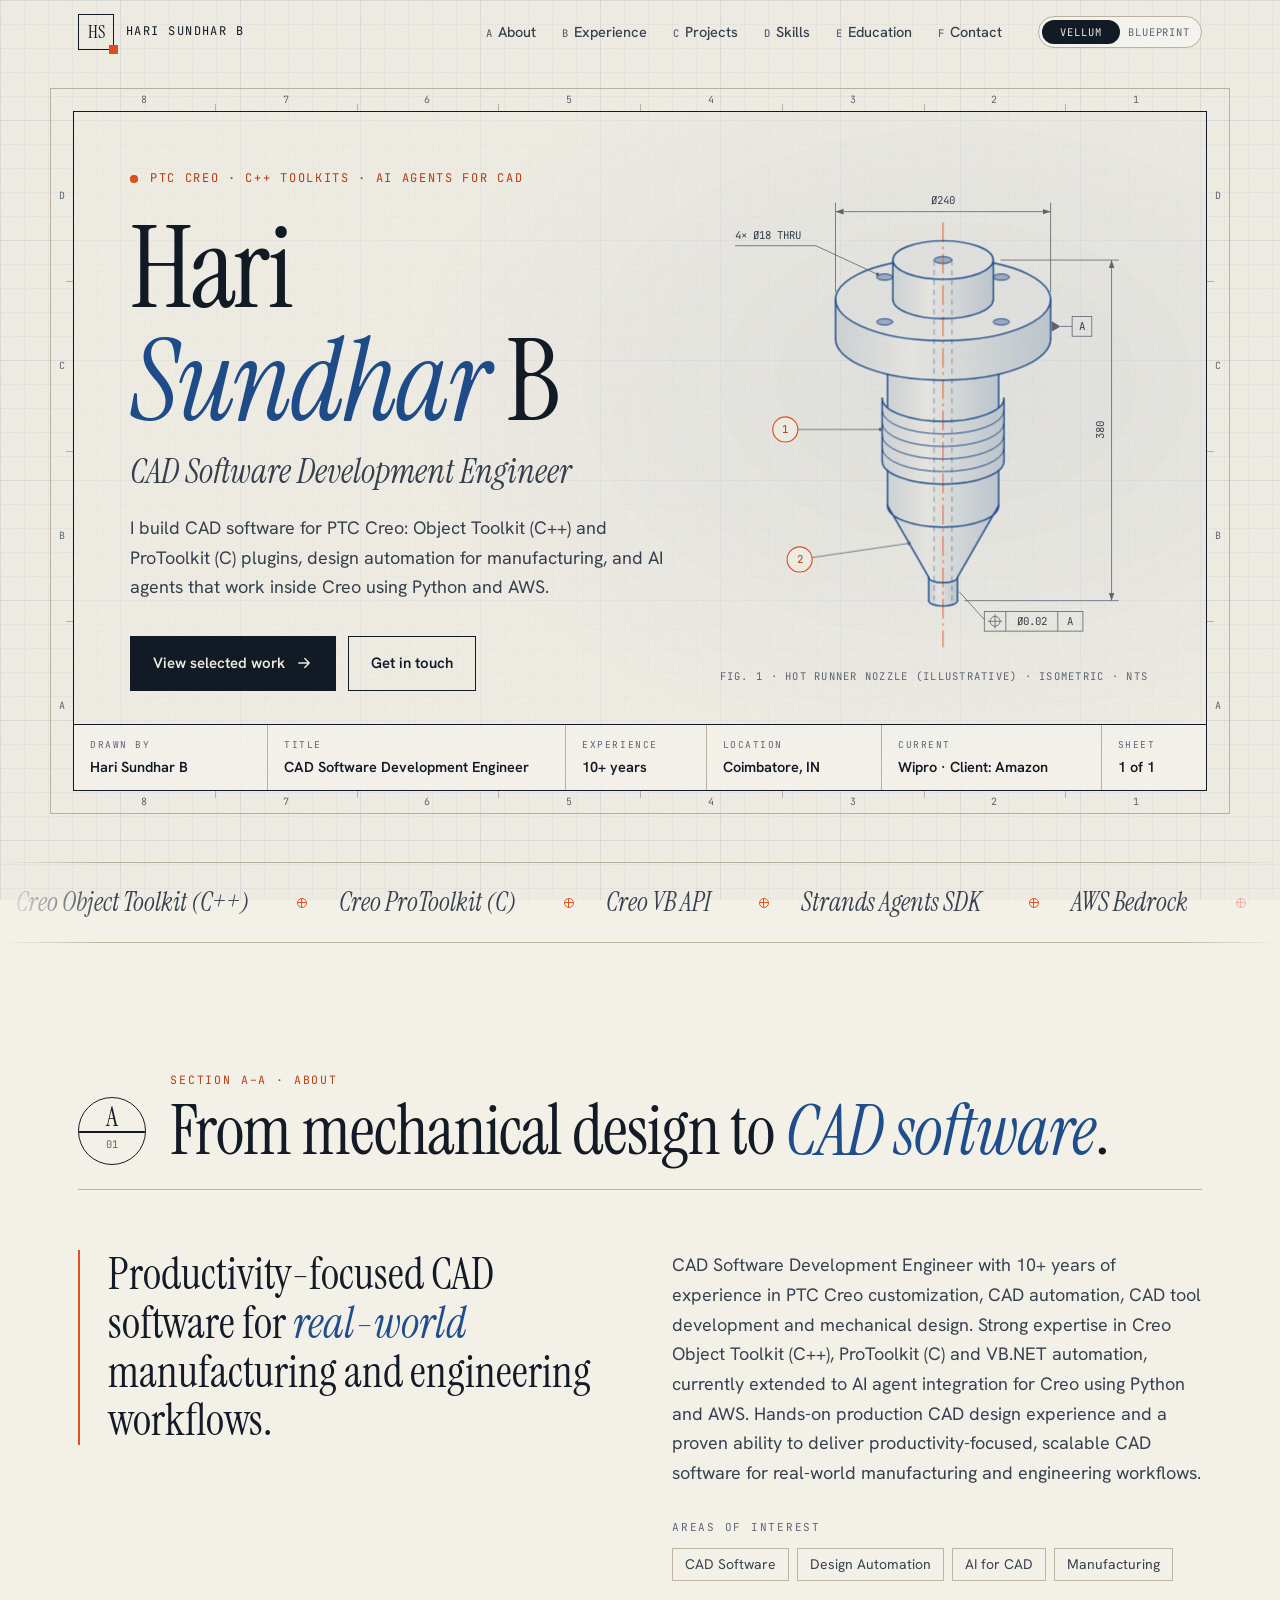
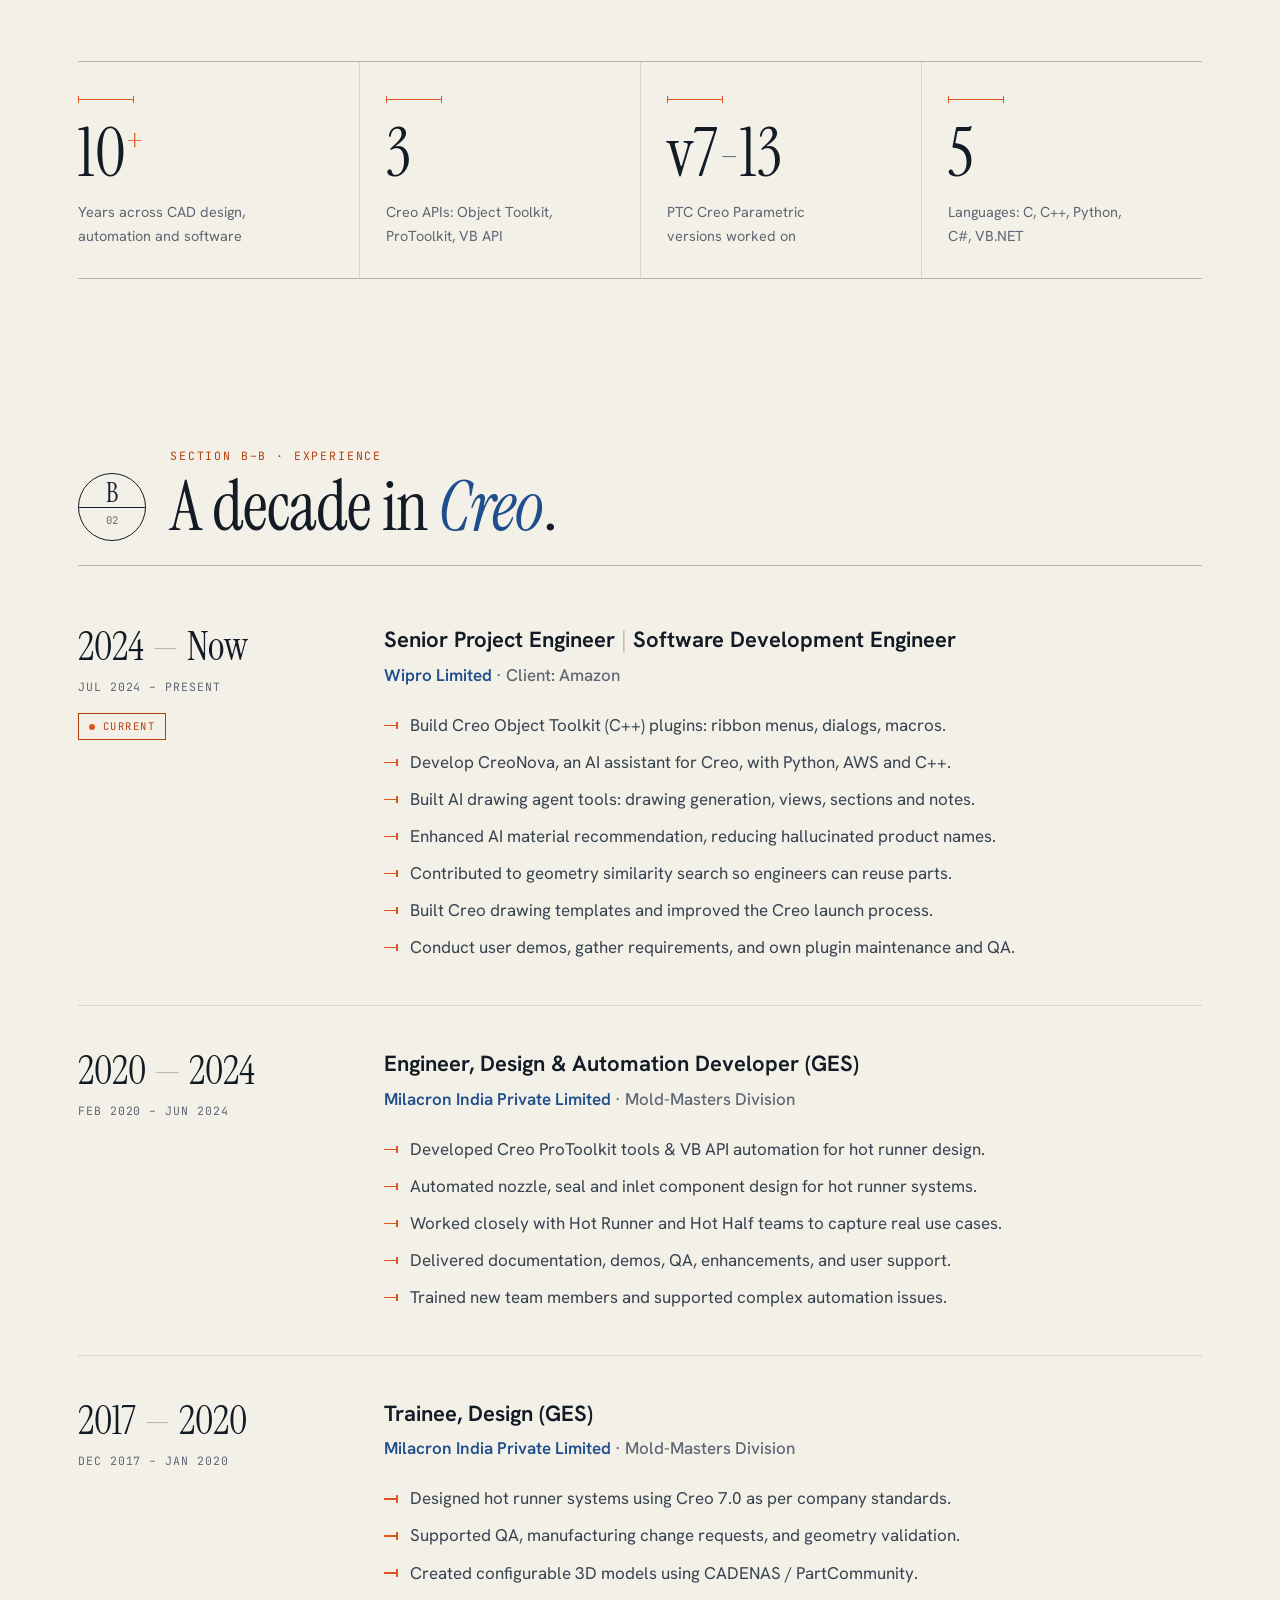
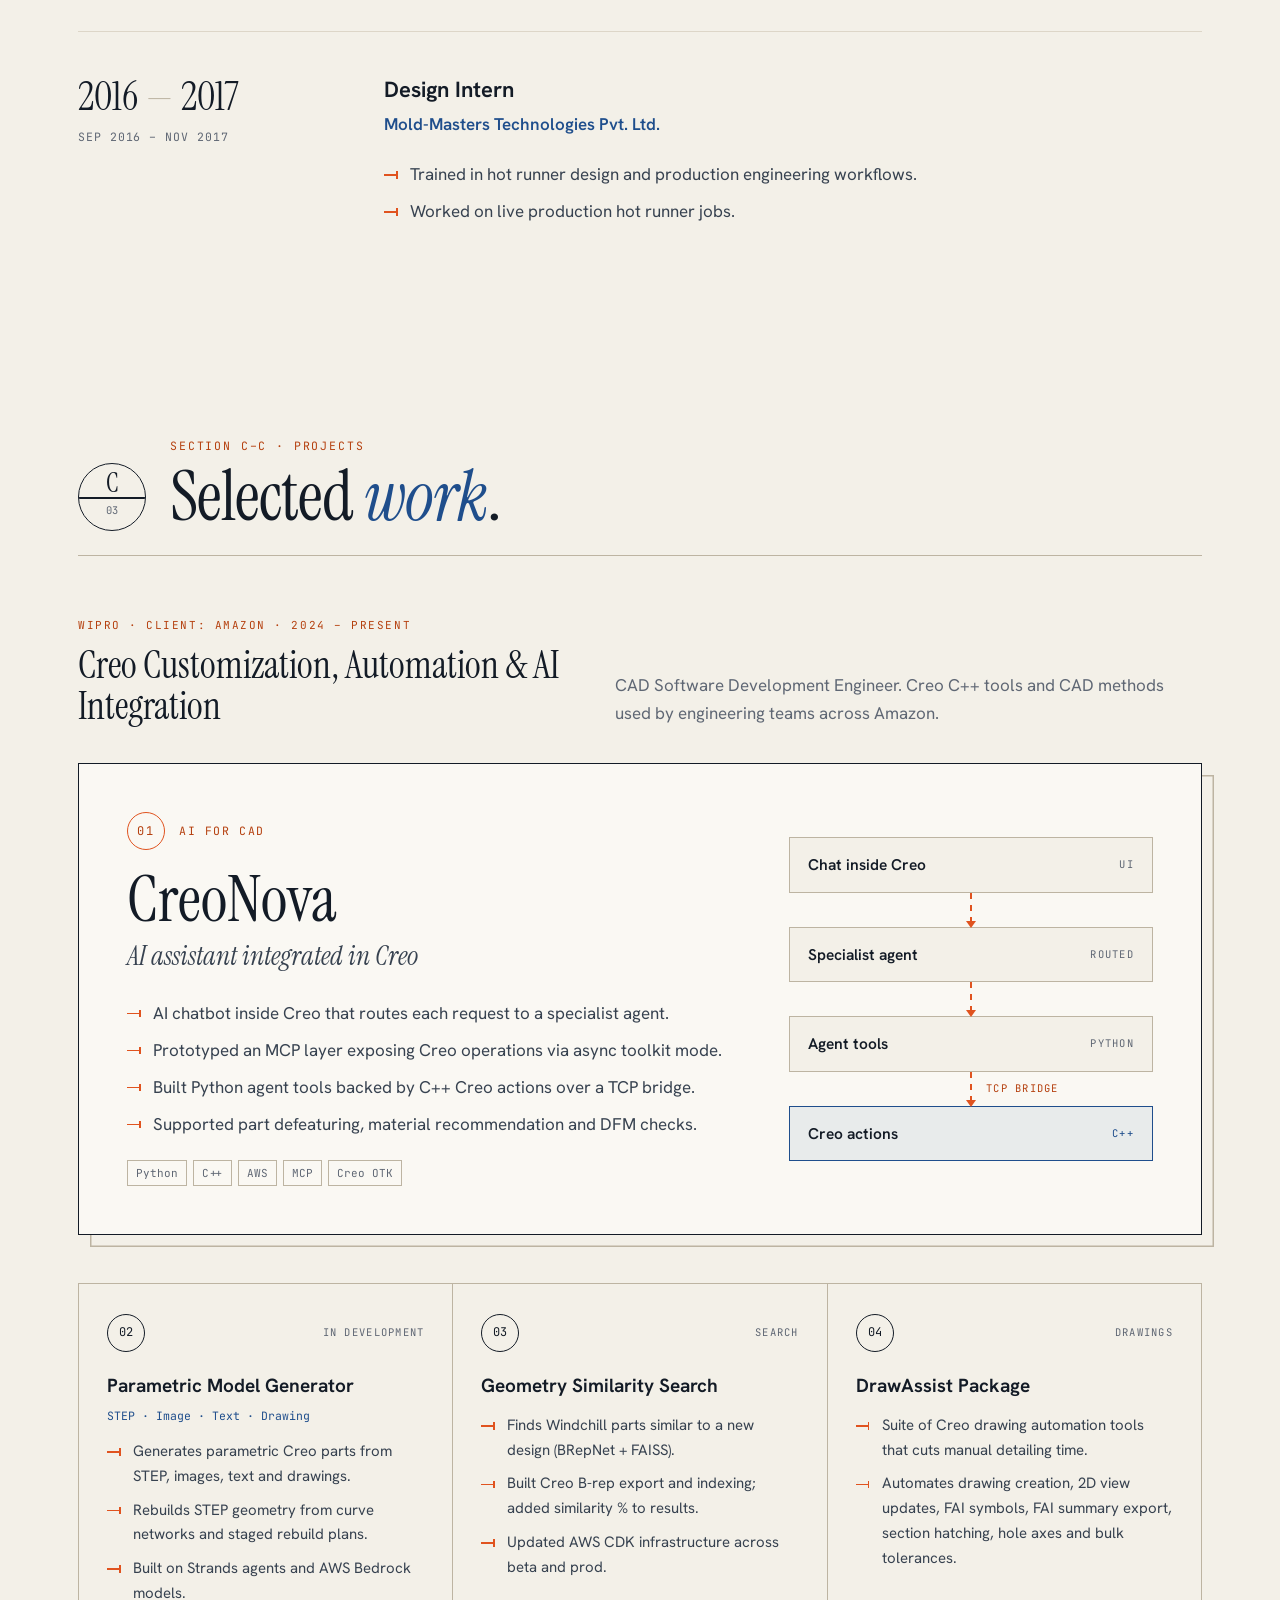
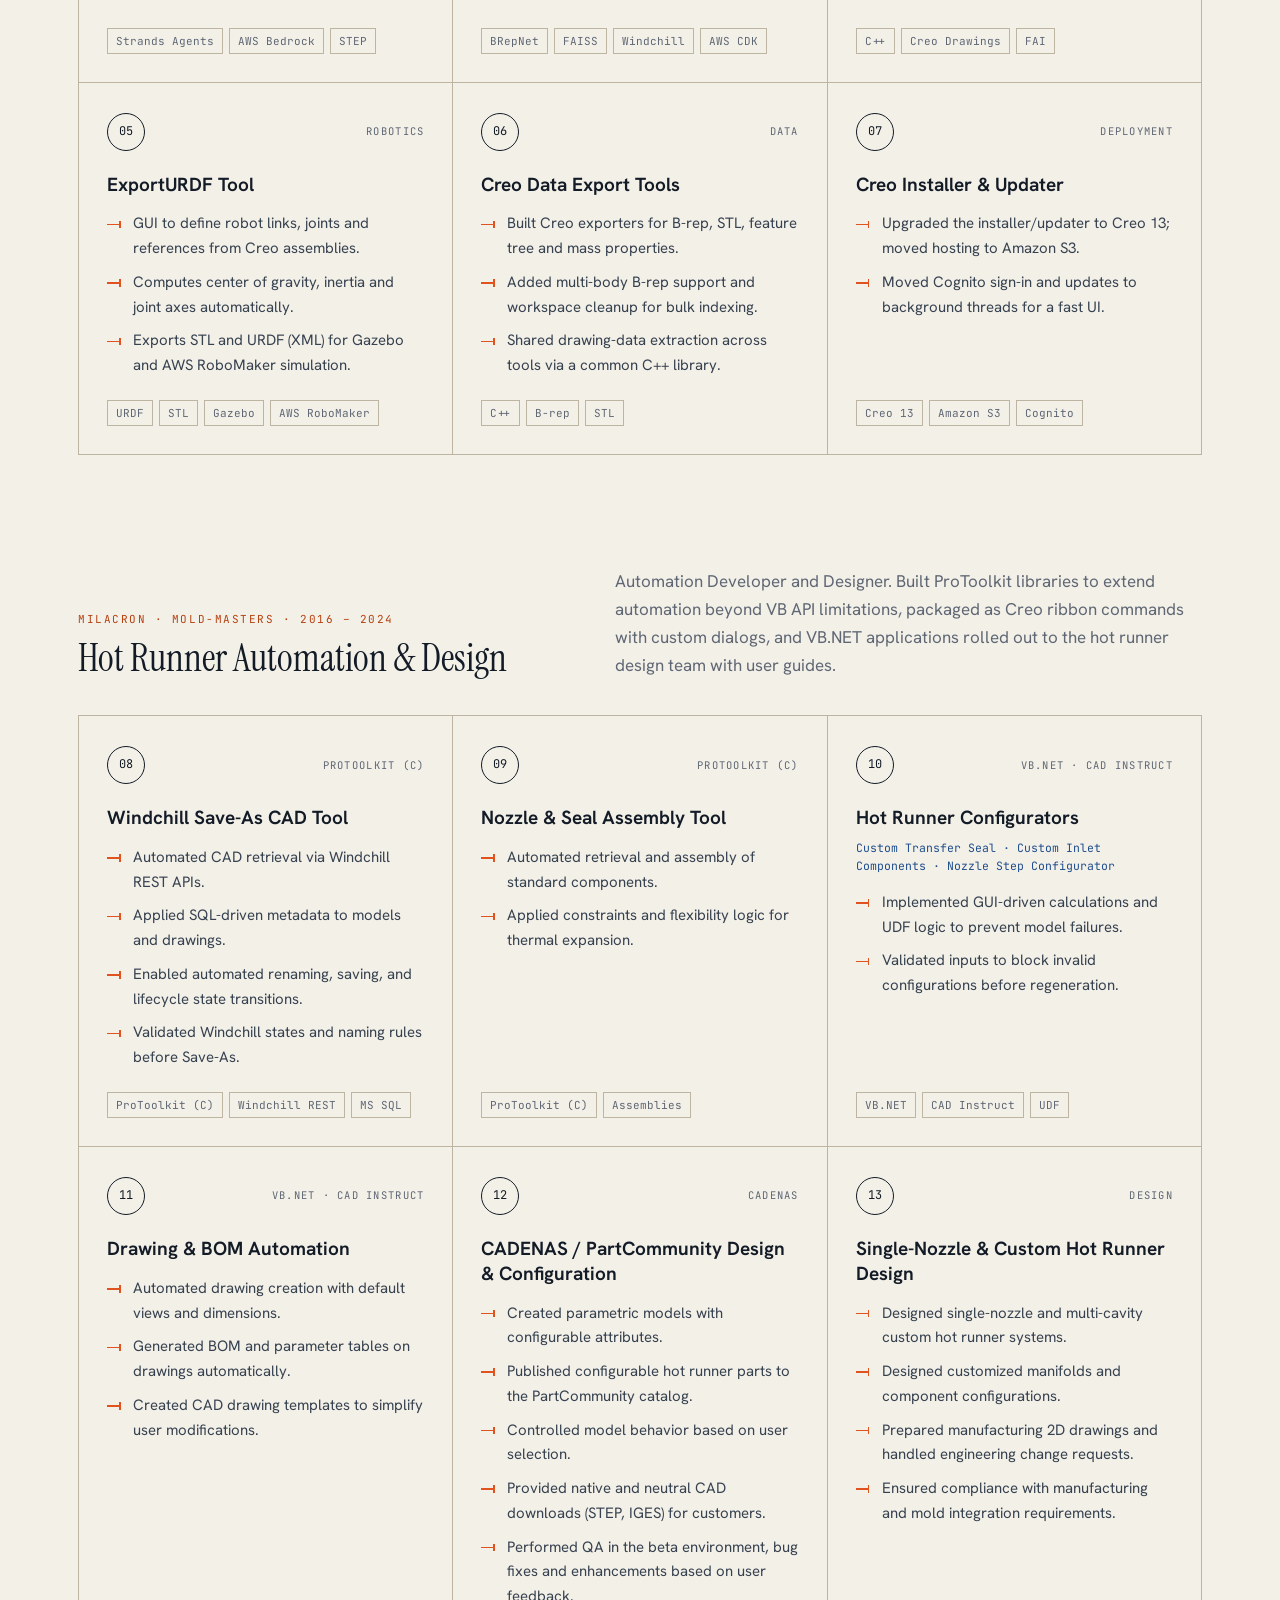
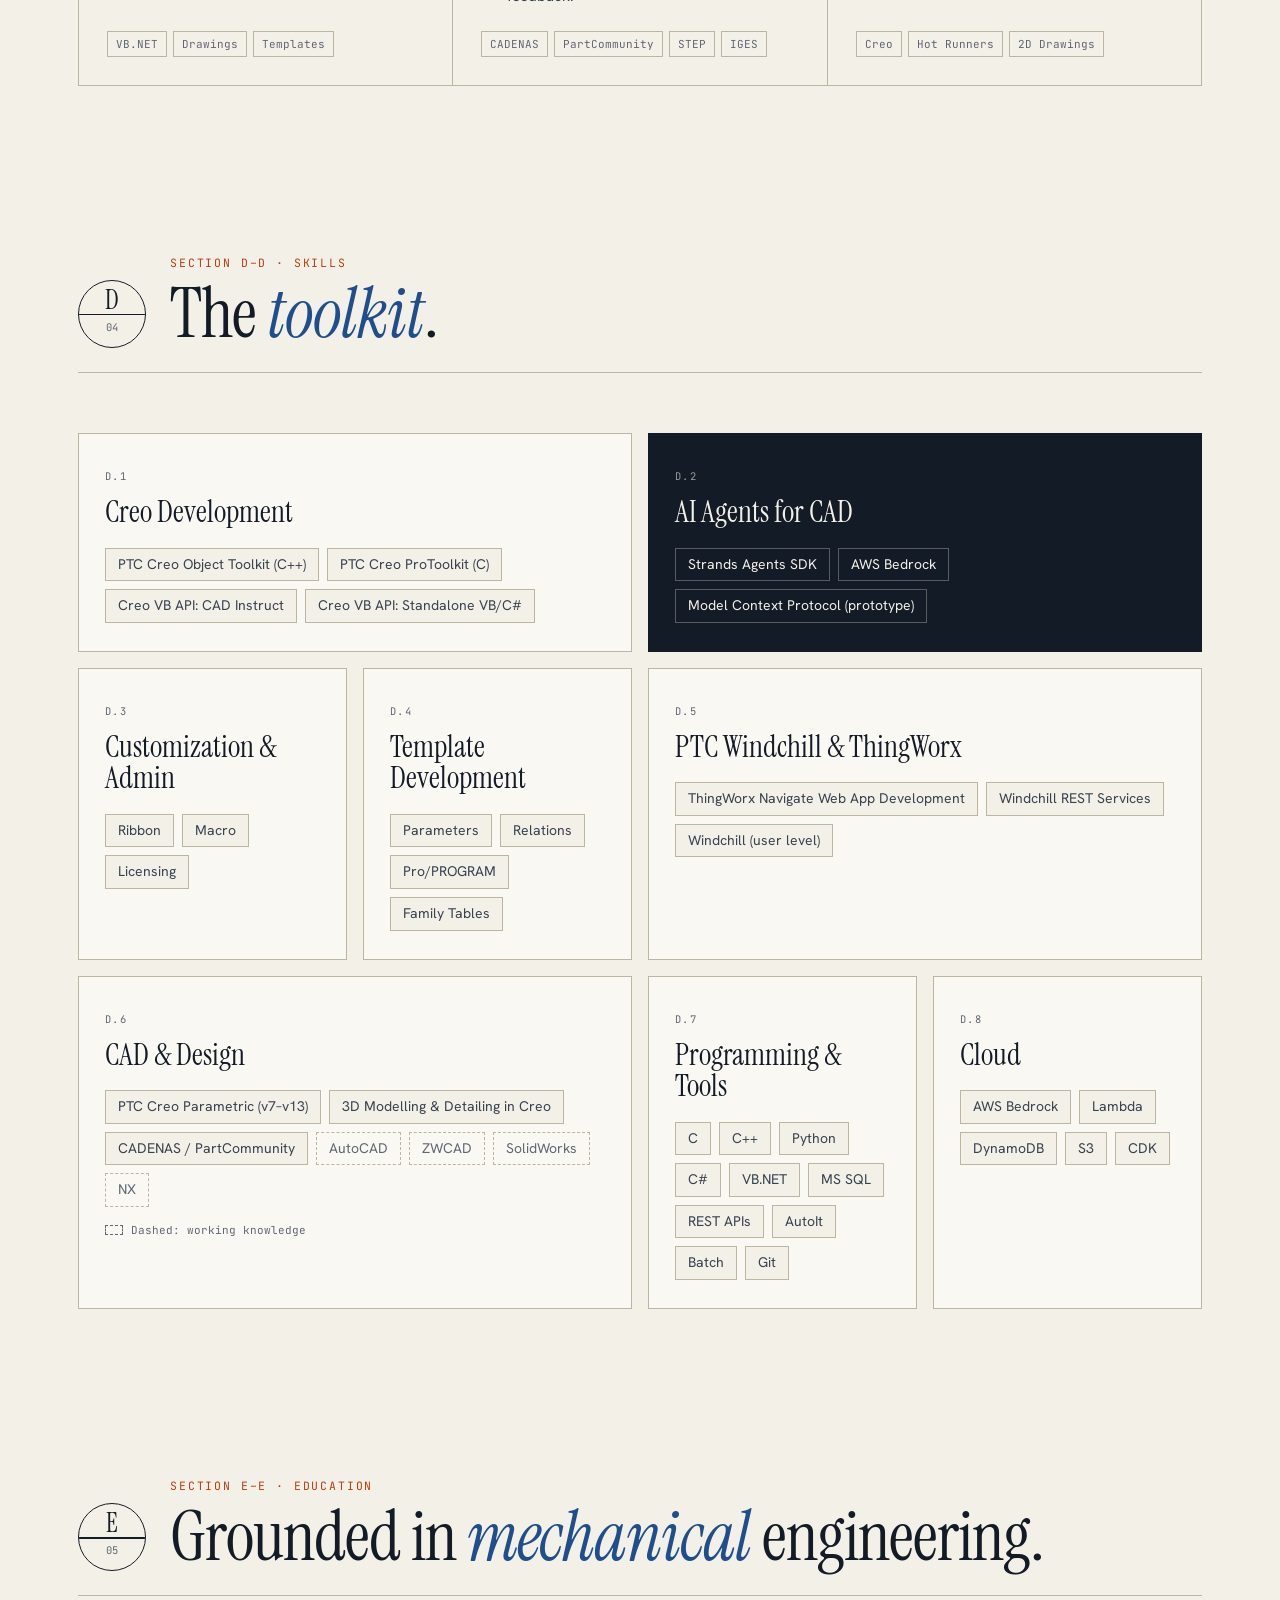
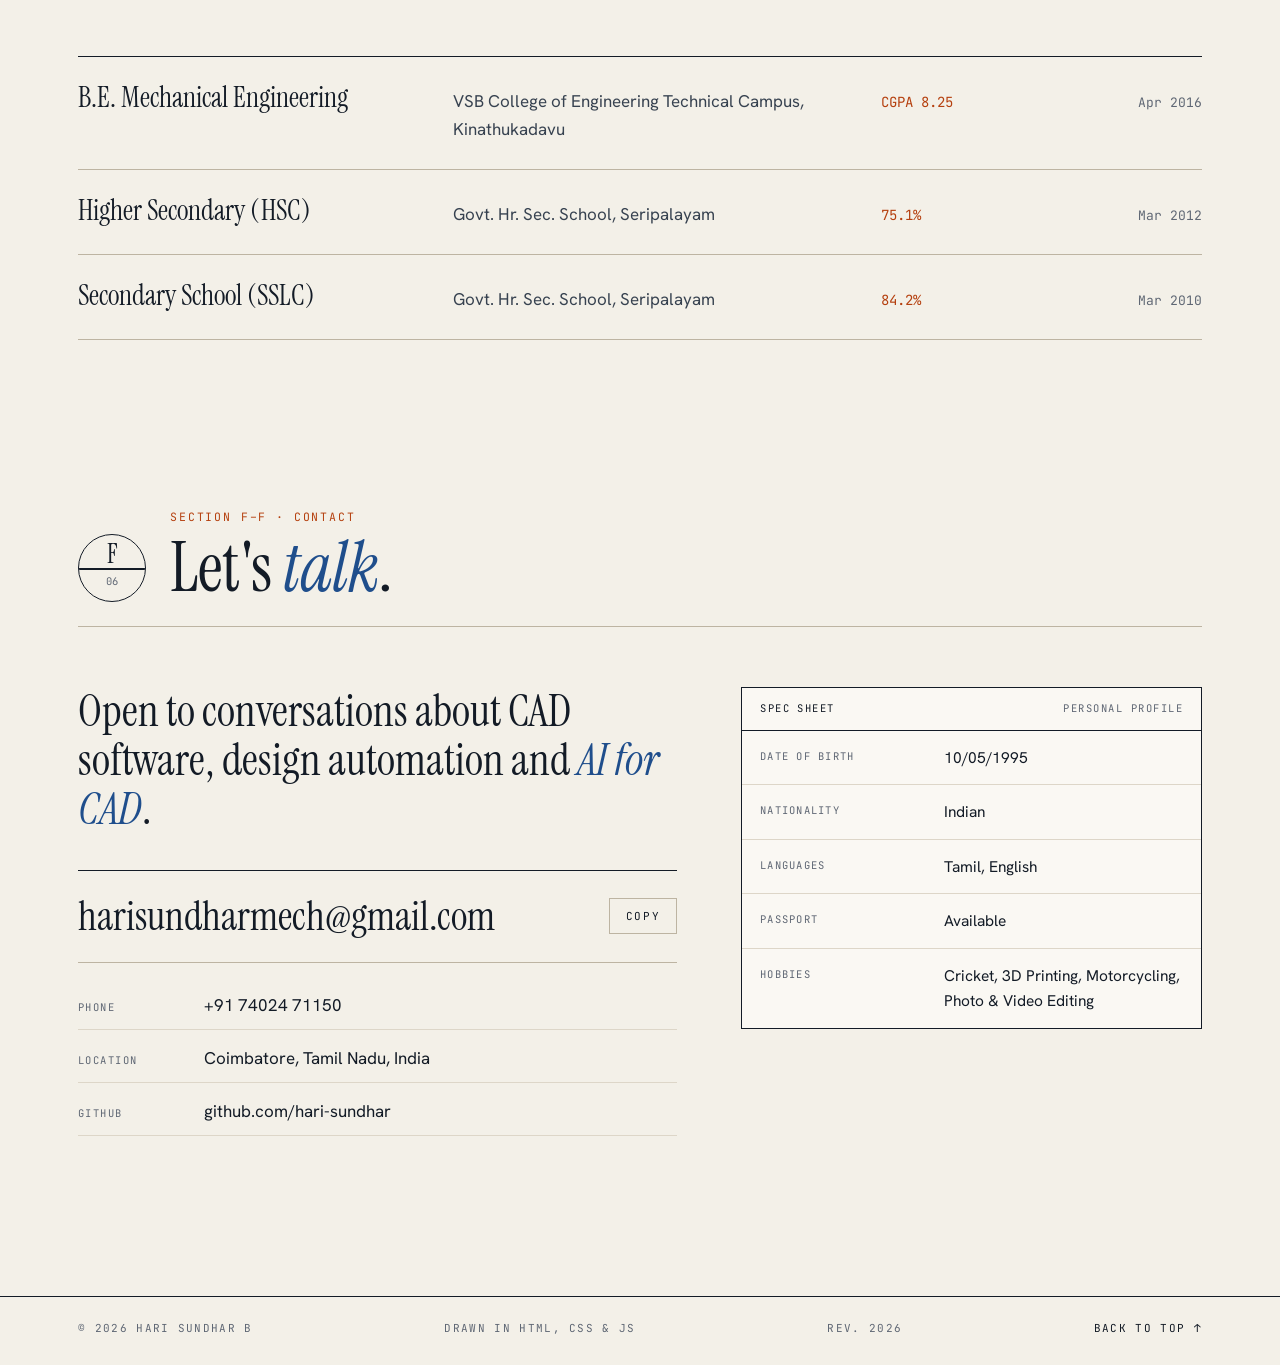
==== commit d7e5ae0f: "Redesign portfolio as an engineering drawing sheet" ====
--- a/index.html
+++ b/index.html
@@ -10,83 +10,272 @@
   <meta property="og:title" content="Hari Sundhar B | CAD Software Development Engineer">
   <meta property="og:description" content="PTC Creo customization, CAD automation and AI agents for CAD. Creo Object Toolkit (C++), ProToolkit (C), VB.NET, Python and AWS.">
   <meta property="og:url" content="https://hari-sundhar.github.io/">
-  <meta name="theme-color" content="#2f7fb8">
+  <meta name="theme-color" content="#f3f0e8">
   <link rel="icon" href="favicon.svg" type="image/svg+xml">
+  <link rel="preconnect" href="https://fonts.googleapis.com">
+  <link rel="preconnect" href="https://fonts.gstatic.com" crossorigin>
+  <link rel="stylesheet" href="https://fonts.googleapis.com/css2?family=Hanken+Grotesk:wght@400;500;600;700&family=Instrument+Serif:ital@0;1&family=JetBrains+Mono:wght@400;500&display=swap">
   <link rel="stylesheet" href="styles.css">
   <script>
     (function () {
-      var saved = localStorage.getItem("theme");
+      var d = document.documentElement, saved = null;
+      d.classList.add("js");
+      try { saved = localStorage.getItem("theme"); } catch (e) {}
       var dark = saved ? saved === "dark" : window.matchMedia("(prefers-color-scheme: dark)").matches;
-      document.documentElement.dataset.theme = dark ? "dark" : "light";
+      d.dataset.theme = dark ? "dark" : "light";
     })();
   </script>
 </head>
 <body>
   <a class="skip-link" href="#main">Skip to content</a>
-
-  <header class="nav">
-    <div class="nav-inner">
-      <a class="brand" href="#top" aria-label="Back to top">HSB</a>
-      <nav aria-label="Sections">
-        <ul class="nav-links">
-          <li><a href="#about">About</a></li>
-          <li><a href="#experience">Experience</a></li>
-          <li><a href="#projects">Projects</a></li>
-          <li><a href="#skills">Skills</a></li>
-          <li><a href="#education">Education</a></li>
-          <li><a href="#contact">Contact</a></li>
+  <div class="progress" aria-hidden="true"></div>
+
+  <header class="site-header">
+    <div class="header-inner">
+      <a class="logo" href="#top" aria-label="Hari Sundhar B, back to top">
+        <span class="logo-mark">HS</span>
+        <span class="logo-text">Hari Sundhar B</span>
+      </a>
+      <nav id="site-nav" class="nav" aria-label="Sections">
+        <ul>
+          <li><a href="#about"><span>A</span>About</a></li>
+          <li><a href="#experience"><span>B</span>Experience</a></li>
+          <li><a href="#projects"><span>C</span>Projects</a></li>
+          <li><a href="#skills"><span>D</span>Skills</a></li>
+          <li><a href="#education"><span>E</span>Education</a></li>
+          <li><a href="#contact"><span>F</span>Contact</a></li>
         </ul>
       </nav>
-      <button class="theme-toggle" type="button" aria-label="Toggle dark mode">
-        <svg class="icon-sun" viewBox="0 0 24 24" aria-hidden="true"><circle cx="12" cy="12" r="4.5"/><path d="M12 1.5v3M12 19.5v3M1.5 12h3M19.5 12h3M4.6 4.6l2.1 2.1M17.3 17.3l2.1 2.1M4.6 19.4l2.1-2.1M17.3 6.7l2.1-2.1"/></svg>
-        <svg class="icon-moon" viewBox="0 0 24 24" aria-hidden="true"><path d="M20.5 14.5A8.5 8.5 0 0 1 9.5 3.5a8.5 8.5 0 1 0 11 11z"/></svg>
+      <button class="theme-switch" type="button" role="switch" aria-checked="false" aria-label="Blueprint (dark) theme">
+        <span>Vellum</span><span>Blueprint</span>
+      </button>
+      <button class="menu-btn" type="button" aria-expanded="false" aria-controls="site-nav">
+        <span class="menu-lines" aria-hidden="true"></span>Menu
       </button>
     </div>
   </header>
 
   <main id="main">
-    <!-- Hero -->
+    <!-- ============ HERO / DRAWING SHEET ============ -->
     <section id="top" class="hero">
-      <div class="container">
-        <p class="eyebrow">CAD Software Development Engineer</p>
-        <h1>Hari Sundhar B</h1>
-        <p class="lead">
-          I build CAD software for PTC Creo: Object Toolkit (C++) and ProToolkit (C) plugins,
-          design automation for manufacturing, and AI agents that work inside Creo using Python and AWS.
-        </p>
-        <ul class="hero-meta">
-          <li><svg viewBox="0 0 24 24" aria-hidden="true"><path d="M12 21s-7-6.2-7-11.5a7 7 0 0 1 14 0C19 14.8 12 21 12 21z"/><circle cx="12" cy="9.5" r="2.5"/></svg>Coimbatore, Tamil Nadu</li>
-          <li><svg viewBox="0 0 24 24" aria-hidden="true"><rect x="3" y="7" width="18" height="13" rx="2"/><path d="M8 7V5a2 2 0 0 1 2-2h4a2 2 0 0 1 2 2v2"/></svg>Wipro Limited (Client: Amazon)</li>
-        </ul>
-        <div class="cta">
-          <a class="btn btn-primary" href="mailto:harisundharmech@gmail.com">Get in touch</a>
-          <a class="btn btn-ghost" href="#projects">View projects</a>
-          <a class="btn btn-ghost" href="https://github.com/hari-sundhar" target="_blank" rel="noopener">GitHub</a>
+      <div class="sheet">
+        <div class="zones z-top" aria-hidden="true"><span>8</span><span>7</span><span>6</span><span>5</span><span>4</span><span>3</span><span>2</span><span>1</span></div>
+        <div class="zones z-bottom" aria-hidden="true"><span>8</span><span>7</span><span>6</span><span>5</span><span>4</span><span>3</span><span>2</span><span>1</span></div>
+        <div class="zones z-left" aria-hidden="true"><span>D</span><span>C</span><span>B</span><span>A</span></div>
+        <div class="zones z-right" aria-hidden="true"><span>D</span><span>C</span><span>B</span><span>A</span></div>
+
+        <div class="sheet-inner">
+          <div class="sheet-grid">
+            <div class="hero-copy">
+              <p class="kicker rise" style="--d:.1s"><span class="dot" aria-hidden="true"></span>PTC Creo · C++ toolkits · AI agents for CAD</p>
+              <h1 class="name">
+                <span class="ln"><span style="--d:.2s">Hari</span></span>
+                <span class="ln"><span style="--d:.32s"><em>Sundhar</em> B</span></span>
+              </h1>
+              <p class="role rise" style="--d:.5s">CAD Software Development Engineer</p>
+              <p class="lead rise" style="--d:.6s">
+                I build CAD software for PTC Creo: Object Toolkit (C++) and ProToolkit (C) plugins,
+                design automation for manufacturing, and AI agents that work inside Creo using Python and AWS.
+              </p>
+              <div class="cta rise" style="--d:.72s">
+                <a class="btn btn-solid" href="#projects">
+                  View selected work
+                  <svg viewBox="0 0 24 24" aria-hidden="true"><path d="M5 12h14M13 6l6 6-6 6"/></svg>
+                </a>
+                <a class="btn btn-line" href="mailto:harisundharmech@gmail.com">Get in touch</a>
+              </div>
+            </div>
+
+            <figure class="hero-figure">
+              <svg class="part" viewBox="0 0 500 540" role="img" aria-labelledby="fig-title">
+                <title id="fig-title">Isometric line drawing of a hot runner nozzle with dimensions, a datum and callout balloons</title>
+                <defs>
+                  <marker id="arw" viewBox="0 0 10 10" refX="10" refY="5" markerWidth="9" markerHeight="9" markerUnits="userSpaceOnUse" orient="auto-start-reverse">
+                    <path class="arrow" d="M0 1.5 10 5 0 8.5z"/>
+                  </marker>
+                  <linearGradient id="cyl" x1="0" x2="1" y1="0" y2="0">
+                    <stop offset="0" class="g-edge"/>
+                    <stop offset=".36" class="g-hi"/>
+                    <stop offset="1" class="g-dark"/>
+                  </linearGradient>
+                </defs>
+
+                <!-- shaded faces, back to front -->
+                <g class="faces">
+                  <path d="M244 450V476A16 6 0 0 0 276 476V450Z" fill="url(#cyl)"/>
+                  <path d="M198 370L244 450A16 6 0 0 0 276 450L322 370Z" fill="url(#cyl)"/>
+                  <path d="M198 190V370A62 24 0 0 0 322 370V190Z" fill="url(#cyl)"/>
+                  <path d="M192 250V320A68 26 0 0 0 328 320V250A68 26 0 0 1 192 250Z" fill="url(#cyl)"/>
+                  <path d="M140 140V184A120 46 0 0 0 380 184V140A120 46 0 0 1 140 140Z" fill="url(#cyl)"/>
+                  <ellipse class="top" cx="260" cy="140" rx="120" ry="46"/>
+                  <path d="M204 96V140A56 21.5 0 0 0 316 140V96A56 21.5 0 0 1 204 96Z" fill="url(#cyl)"/>
+                  <ellipse class="top" cx="260" cy="96" rx="56" ry="21.5"/>
+                  <ellipse class="hole" cx="260" cy="96" rx="10" ry="3.8"/>
+                  <ellipse class="hole" cx="195" cy="115" rx="9" ry="3.5"/>
+                  <ellipse class="hole" cx="325" cy="115" rx="9" ry="3.5"/>
+                  <ellipse class="hole" cx="195" cy="165" rx="9" ry="3.5"/>
+                  <ellipse class="hole" cx="325" cy="165" rx="9" ry="3.5"/>
+                </g>
+
+                <!-- centre line and hidden bore -->
+                <line class="cl" x1="260" y1="54" x2="260" y2="528"/>
+                <path class="hid" d="M250 96V476M270 96V476"/>
+
+                <!-- visible edges, drawn in sequence -->
+                <g class="edges">
+                  <path class="dl" pathLength="1" style="--d:.3s" d="M204 99.3A120 46 0 1 0 316 99.3"/>
+                  <path class="dl" pathLength="1" style="--d:.55s" d="M140 140V184"/>
+                  <path class="dl" pathLength="1" style="--d:.55s" d="M380 140V184"/>
+                  <path class="dl" pathLength="1" style="--d:.7s" d="M140 184A120 46 0 0 0 380 184"/>
+                  <ellipse class="dl" pathLength="1" style="--d:.45s" cx="260" cy="96" rx="56" ry="21.5"/>
+                  <path class="dl" pathLength="1" style="--d:.7s" d="M204 96V140"/>
+                  <path class="dl" pathLength="1" style="--d:.7s" d="M316 96V140"/>
+                  <path class="dl" pathLength="1" style="--d:.85s" d="M204 140A56 21.5 0 0 0 316 140"/>
+                  <ellipse class="dl thin" pathLength="1" style="--d:.95s" cx="260" cy="96" rx="10" ry="3.8"/>
+                  <ellipse class="dl thin" pathLength="1" style="--d:1s" cx="195" cy="115" rx="9" ry="3.5"/>
+                  <ellipse class="dl thin" pathLength="1" style="--d:1.05s" cx="325" cy="115" rx="9" ry="3.5"/>
+                  <ellipse class="dl thin" pathLength="1" style="--d:1.1s" cx="195" cy="165" rx="9" ry="3.5"/>
+                  <ellipse class="dl thin" pathLength="1" style="--d:1.15s" cx="325" cy="165" rx="9" ry="3.5"/>
+                  <path class="dl" pathLength="1" style="--d:.9s" d="M198 223.4V260.7M198 330.7V370"/>
+                  <path class="dl" pathLength="1" style="--d:.9s" d="M322 223.4V260.7M322 330.7V370"/>
+                  <path class="dl" pathLength="1" style="--d:1.05s" d="M192 250V320"/>
+                  <path class="dl" pathLength="1" style="--d:1.05s" d="M328 250V320"/>
+                  <path class="dl" pathLength="1" style="--d:1.1s" d="M192 250A68 26 0 0 0 328 250"/>
+                  <path class="dl" pathLength="1" style="--d:1.2s" d="M192 320A68 26 0 0 0 328 320"/>
+                  <path class="dl thin" pathLength="1" style="--d:1.25s" d="M192 264A68 26 0 0 0 328 264"/>
+                  <path class="dl thin" pathLength="1" style="--d:1.3s" d="M192 278A68 26 0 0 0 328 278"/>
+                  <path class="dl thin" pathLength="1" style="--d:1.35s" d="M192 292A68 26 0 0 0 328 292"/>
+                  <path class="dl thin" pathLength="1" style="--d:1.4s" d="M192 306A68 26 0 0 0 328 306"/>
+                  <path class="dl" pathLength="1" style="--d:1.2s" d="M198 370A62 24 0 0 0 322 370"/>
+                  <path class="dl" pathLength="1" style="--d:1.3s" d="M198 370L244 450"/>
+                  <path class="dl" pathLength="1" style="--d:1.3s" d="M322 370L276 450"/>
+                  <path class="dl" pathLength="1" style="--d:1.45s" d="M244 450A16 6 0 0 0 276 450"/>
+                  <path class="dl" pathLength="1" style="--d:1.5s" d="M244 450V476M276 450V476"/>
+                  <path class="dl" pathLength="1" style="--d:1.6s" d="M244 476A16 6 0 0 0 276 476"/>
+                </g>
+
+                <!-- annotation layer -->
+                <g class="dim" style="--d:2s">
+                  <path d="M140 132V32M380 132V32"/>
+                  <line x1="140" y1="42" x2="380" y2="42" marker-start="url(#arw)" marker-end="url(#arw)"/>
+                  <text x="260" y="34" text-anchor="middle">Ø240</text>
+                </g>
+                <g class="dim" style="--d:2.2s">
+                  <path d="M324 96H456M284 476H456"/>
+                  <line x1="448" y1="96" x2="448" y2="476" marker-start="url(#arw)" marker-end="url(#arw)"/>
+                  <text transform="translate(440 286) rotate(-90)" text-anchor="middle">380</text>
+                </g>
+                <g class="dim" style="--d:2.4s">
+                  <text x="28" y="72">4× Ø18 THRU</text>
+                  <path d="M28 80H118L187 112"/>
+                  <circle class="dot" cx="187" cy="112" r="2"/>
+                </g>
+                <g class="dim" style="--d:2.55s">
+                  <path d="M98 285H190"/>
+                  <circle class="dot" cx="190" cy="285" r="2"/>
+                  <path d="M113 428L222 412"/>
+                  <circle class="dot" cx="222" cy="412" r="2"/>
+                </g>
+                <g class="balloon" style="--d:2.65s"><circle cx="84" cy="285" r="14"/><text x="84" y="285">1</text></g>
+                <g class="balloon" style="--d:2.75s"><circle cx="100" cy="430" r="14"/><text x="100" y="430">2</text></g>
+                <g class="dim" style="--d:2.85s">
+                  <path class="tri" d="M381 164V176L391 170Z"/>
+                  <path d="M391 170H404"/>
+                  <rect x="404" y="159" width="22" height="22"/>
+                  <text x="415" y="174.5" text-anchor="middle">A</text>
+                </g>
+                <g class="dim" style="--d:2.95s">
+                  <path d="M278 466L306 497"/>
+                  <rect x="306" y="488" width="110" height="22"/>
+                  <path d="M330 488V510M388 488V510"/>
+                  <circle cx="318" cy="499" r="5.5"/>
+                  <path d="M318 491V507M310 499H326"/>
+                  <text x="359" y="503.5" text-anchor="middle">Ø0.02</text>
+                  <text x="402" y="503.5" text-anchor="middle">A</text>
+                </g>
+              </svg>
+              <figcaption>Fig. 1 · Hot runner nozzle (illustrative) · Isometric · NTS</figcaption>
+            </figure>
+          </div>
+
+          <dl class="title-block rise" style="--d:.9s">
+            <div><dt>Drawn by</dt><dd>Hari Sundhar B</dd></div>
+            <div><dt>Title</dt><dd>CAD Software Development Engineer</dd></div>
+            <div><dt>Experience</dt><dd>10+ years</dd></div>
+            <div><dt>Location</dt><dd>Coimbatore, IN</dd></div>
+            <div><dt>Current</dt><dd>Wipro · Client: Amazon</dd></div>
+            <div><dt>Sheet</dt><dd>1 of 1</dd></div>
+          </dl>
+
+          <div class="crosshair" aria-hidden="true">
+            <span class="xh-h"></span><span class="xh-v"></span><span class="xh-box"></span>
+            <span class="xh-read">X 0.0  Y 0.0</span>
+          </div>
         </div>
-        <dl class="stats">
-          <div><dt>10+</dt><dd>years in CAD &amp; Creo</dd></div>
-          <div><dt>v7 to v13</dt><dd>PTC Creo Parametric</dd></div>
-          <div><dt>C++ · C · VB.NET</dt><dd>Creo toolkits &amp; APIs</dd></div>
-          <div><dt>Python · AWS</dt><dd>AI agents for CAD</dd></div>
-        </dl>
       </div>
     </section>
 
-    <!-- About -->
+    <!-- ============ TICKER ============ -->
+    <div class="ticker" aria-label="Core skills">
+      <div class="ticker-track">
+        <ul>
+          <li>Creo Object Toolkit (C++)</li>
+          <li>Creo ProToolkit (C)</li>
+          <li>Creo VB API</li>
+          <li>Strands Agents SDK</li>
+          <li>AWS Bedrock</li>
+          <li>Model Context Protocol</li>
+          <li>Windchill REST Services</li>
+          <li>ThingWorx Navigate</li>
+          <li>Pro/PROGRAM</li>
+          <li>Family Tables</li>
+          <li>CADENAS / PartCommunity</li>
+          <li>Python</li>
+          <li>VB.NET</li>
+          <li>AWS CDK</li>
+        </ul>
+        <ul aria-hidden="true">
+          <li>Creo Object Toolkit (C++)</li>
+          <li>Creo ProToolkit (C)</li>
+          <li>Creo VB API</li>
+          <li>Strands Agents SDK</li>
+          <li>AWS Bedrock</li>
+          <li>Model Context Protocol</li>
+          <li>Windchill REST Services</li>
+          <li>ThingWorx Navigate</li>
+          <li>Pro/PROGRAM</li>
+          <li>Family Tables</li>
+          <li>CADENAS / PartCommunity</li>
+          <li>Python</li>
+          <li>VB.NET</li>
+          <li>AWS CDK</li>
+        </ul>
+      </div>
+    </div>
+
+    <!-- ============ A · ABOUT ============ -->
     <section id="about" class="section">
-      <div class="container">
-        <h2 class="section-title"><span>01</span>About</h2>
-        <div class="about-grid">
-          <p class="about-text">
-            CAD Software Development Engineer with 10+ years of experience in PTC Creo customization,
-            CAD automation, CAD tool development and mechanical design. Strong expertise in
-            Creo Object Toolkit (C++), ProToolkit (C) and VB.NET automation, currently extended to
-            AI agent integration for Creo using Python and AWS. Hands-on production CAD design experience
-            and a proven ability to deliver productivity-focused, scalable CAD software for real-world
-            manufacturing and engineering workflows.
-          </p>
-          <div class="interests">
-            <h3>Areas of interest</h3>
+      <div class="wrap">
+        <header class="sec-head reveal">
+          <span class="sec-mark" aria-hidden="true"><b>A</b><i>01</i></span>
+          <p class="sec-kicker">Section A–A · About</p>
+          <h2>From mechanical design to <em>CAD software</em>.</h2>
+        </header>
+
+        <div class="about">
+          <blockquote class="pull reveal">
+            Productivity-focused CAD software for <em>real-world</em> manufacturing and engineering workflows.
+          </blockquote>
+          <div class="about-body reveal">
+            <p>
+              CAD Software Development Engineer with 10+ years of experience in PTC Creo customization,
+              CAD automation, CAD tool development and mechanical design. Strong expertise in
+              Creo Object Toolkit (C++), ProToolkit (C) and VB.NET automation, currently extended to
+              AI agent integration for Creo using Python and AWS. Hands-on production CAD design experience
+              and a proven ability to deliver productivity-focused, scalable CAD software for real-world
+              manufacturing and engineering workflows.
+            </p>
+            <p class="mini-label">Areas of interest</p>
             <ul class="chips">
               <li>CAD Software</li>
               <li>Design Automation</li>
@@ -95,148 +284,204 @@
             </ul>
           </div>
         </div>
+
+        <div class="stats">
+          <div class="stat reveal">
+            <p class="stat-num"><span data-count="10">10</span><sup>+</sup></p>
+            <p class="stat-lbl">Years across CAD design, automation and software</p>
+          </div>
+          <div class="stat reveal">
+            <p class="stat-num"><span data-count="3">3</span></p>
+            <p class="stat-lbl">Creo APIs: Object Toolkit, ProToolkit, VB API</p>
+          </div>
+          <div class="stat reveal">
+            <p class="stat-num">v7<small>–</small>13</p>
+            <p class="stat-lbl">PTC Creo Parametric versions worked on</p>
+          </div>
+          <div class="stat reveal">
+            <p class="stat-num"><span data-count="5">5</span></p>
+            <p class="stat-lbl">Languages: C, C++, Python, C#, VB.NET</p>
+          </div>
+        </div>
       </div>
     </section>
 
-    <!-- Experience -->
+    <!-- ============ B · EXPERIENCE ============ -->
     <section id="experience" class="section">
-      <div class="container">
-        <h2 class="section-title"><span>02</span>Experience</h2>
-        <ol class="timeline">
-          <li class="job">
-            <div class="job-head">
-              <div>
-                <h3>Senior Project Engineer | Software Development Engineer</h3>
-                <p class="company">Wipro Limited (Client: Amazon)</p>
-              </div>
-              <p class="period">Jul 2024 to Present</p>
-            </div>
-            <ul class="bullets">
-              <li>Build Creo Object Toolkit (C++) plugins: ribbon menus, dialogs, macros.</li>
-              <li>Develop CreoNova, an AI assistant for Creo, with Python, AWS and C++.</li>
-              <li>Built AI drawing agent tools: drawing generation, views, sections and notes.</li>
-              <li>Enhanced AI material recommendation, reducing hallucinated product names.</li>
-              <li>Contributed to geometry similarity search so engineers can reuse parts.</li>
-              <li>Built Creo drawing templates and improved the Creo launch process.</li>
-              <li>Conduct user demos, gather requirements, and own plugin maintenance and QA.</li>
-            </ul>
+      <div class="wrap">
+        <header class="sec-head reveal">
+          <span class="sec-mark" aria-hidden="true"><b>B</b><i>02</i></span>
+          <p class="sec-kicker">Section B–B · Experience</p>
+          <h2>A decade in <em>Creo</em>.</h2>
+        </header>
+
+        <ol class="jobs">
+          <li class="job reveal">
+            <div class="job-when">
+              <span class="job-years">2024 <i>—</i> Now</span>
+              <span class="job-period">Jul 2024 – Present</span>
+              <span class="live">Current</span>
+            </div>
+            <div class="job-body">
+              <h3>Senior Project Engineer <span class="sep">|</span> Software Development Engineer</h3>
+              <p class="job-co">Wipro Limited <span>· Client: Amazon</span></p>
+              <ul class="ticks">
+                <li>Build Creo Object Toolkit (C++) plugins: ribbon menus, dialogs, macros.</li>
+                <li>Develop CreoNova, an AI assistant for Creo, with Python, AWS and C++.</li>
+                <li>Built AI drawing agent tools: drawing generation, views, sections and notes.</li>
+                <li>Enhanced AI material recommendation, reducing hallucinated product names.</li>
+                <li>Contributed to geometry similarity search so engineers can reuse parts.</li>
+                <li>Built Creo drawing templates and improved the Creo launch process.</li>
+                <li>Conduct user demos, gather requirements, and own plugin maintenance and QA.</li>
+              </ul>
+            </div>
           </li>
-          <li class="job">
-            <div class="job-head">
-              <div>
-                <h3>Engineer, Design &amp; Automation Developer (GES)</h3>
-                <p class="company">Milacron India Private Limited (Mold-Masters Division)</p>
-              </div>
-              <p class="period">Feb 2020 to Jun 2024</p>
-            </div>
-            <ul class="bullets">
-              <li>Developed Creo ProToolkit tools &amp; VB API automation for hot runner design.</li>
-              <li>Automated nozzle, seal and inlet component design for hot runner systems.</li>
-              <li>Worked closely with Hot Runner and Hot Half teams to capture real use cases.</li>
-              <li>Delivered documentation, demos, QA, enhancements, and user support.</li>
-              <li>Trained new team members and supported complex automation issues.</li>
-            </ul>
+          <li class="job reveal">
+            <div class="job-when">
+              <span class="job-years">2020 <i>—</i> 2024</span>
+              <span class="job-period">Feb 2020 – Jun 2024</span>
+            </div>
+            <div class="job-body">
+              <h3>Engineer, Design &amp; Automation Developer (GES)</h3>
+              <p class="job-co">Milacron India Private Limited <span>· Mold-Masters Division</span></p>
+              <ul class="ticks">
+                <li>Developed Creo ProToolkit tools &amp; VB API automation for hot runner design.</li>
+                <li>Automated nozzle, seal and inlet component design for hot runner systems.</li>
+                <li>Worked closely with Hot Runner and Hot Half teams to capture real use cases.</li>
+                <li>Delivered documentation, demos, QA, enhancements, and user support.</li>
+                <li>Trained new team members and supported complex automation issues.</li>
+              </ul>
+            </div>
           </li>
-          <li class="job">
-            <div class="job-head">
-              <div>
-                <h3>Trainee, Design (GES)</h3>
-                <p class="company">Milacron India Private Limited (Mold-Masters Division)</p>
-              </div>
-              <p class="period">Dec 2017 to Jan 2020</p>
-            </div>
-            <ul class="bullets">
-              <li>Designed hot runner systems using Creo 7.0 as per company standards.</li>
-              <li>Supported QA, manufacturing change requests, and geometry validation.</li>
-              <li>Created configurable 3D models using CADENAS / PartCommunity.</li>
-            </ul>
+          <li class="job reveal">
+            <div class="job-when">
+              <span class="job-years">2017 <i>—</i> 2020</span>
+              <span class="job-period">Dec 2017 – Jan 2020</span>
+            </div>
+            <div class="job-body">
+              <h3>Trainee, Design (GES)</h3>
+              <p class="job-co">Milacron India Private Limited <span>· Mold-Masters Division</span></p>
+              <ul class="ticks">
+                <li>Designed hot runner systems using Creo 7.0 as per company standards.</li>
+                <li>Supported QA, manufacturing change requests, and geometry validation.</li>
+                <li>Created configurable 3D models using CADENAS / PartCommunity.</li>
+              </ul>
+            </div>
           </li>
-          <li class="job">
-            <div class="job-head">
-              <div>
-                <h3>Design Intern</h3>
-                <p class="company">Mold-Masters Technologies Pvt. Ltd.</p>
-              </div>
-              <p class="period">Sep 2016 to Nov 2017</p>
-            </div>
-            <ul class="bullets">
-              <li>Trained in hot runner design and production engineering workflows.</li>
-              <li>Worked on live production hot runner jobs.</li>
-            </ul>
+          <li class="job reveal">
+            <div class="job-when">
+              <span class="job-years">2016 <i>—</i> 2017</span>
+              <span class="job-period">Sep 2016 – Nov 2017</span>
+            </div>
+            <div class="job-body">
+              <h3>Design Intern</h3>
+              <p class="job-co">Mold-Masters Technologies Pvt. Ltd.</p>
+              <ul class="ticks">
+                <li>Trained in hot runner design and production engineering workflows.</li>
+                <li>Worked on live production hot runner jobs.</li>
+              </ul>
+            </div>
           </li>
         </ol>
       </div>
     </section>
 
-    <!-- Projects -->
+    <!-- ============ C · PROJECTS ============ -->
     <section id="projects" class="section">
-      <div class="container">
-        <h2 class="section-title"><span>03</span>Projects</h2>
-
-        <div class="project-group">
-          <div class="group-head">
-            <h3>Creo Customization, Automation &amp; AI Integration</h3>
-            <p>CAD Software Development Engineer · Wipro (Client: Amazon). Creo C++ tools and CAD methods used by engineering teams across Amazon.</p>
-          </div>
-          <div class="cards">
-            <article class="card card-feature">
-              <h4>CreoNova: AI Assistant Integrated in Creo</h4>
-              <ul class="bullets">
+      <div class="wrap">
+        <header class="sec-head reveal">
+          <span class="sec-mark" aria-hidden="true"><b>C</b><i>03</i></span>
+          <p class="sec-kicker">Section C–C · Projects</p>
+          <h2>Selected <em>work</em>.</h2>
+        </header>
+
+        <div class="group">
+          <div class="group-head reveal">
+            <div>
+              <span class="group-meta">Wipro · Client: Amazon · 2024 – Present</span>
+              <h3>Creo Customization, Automation &amp; AI Integration</h3>
+            </div>
+            <p>CAD Software Development Engineer. Creo C++ tools and CAD methods used by engineering teams across Amazon.</p>
+          </div>
+
+          <article class="feature reveal">
+            <div class="feature-copy">
+              <p class="feature-idx"><span class="balloon">01</span>AI for CAD</p>
+              <h4>CreoNova <em>AI assistant integrated in Creo</em></h4>
+              <ul class="ticks">
                 <li>AI chatbot inside Creo that routes each request to a specialist agent.</li>
                 <li>Prototyped an MCP layer exposing Creo operations via async toolkit mode.</li>
                 <li>Built Python agent tools backed by C++ Creo actions over a TCP bridge.</li>
                 <li>Supported part defeaturing, material recommendation and DFM checks.</li>
               </ul>
               <ul class="tags"><li>Python</li><li>C++</li><li>AWS</li><li>MCP</li><li>Creo OTK</li></ul>
-            </article>
-            <article class="card">
-              <h4>Parametric Model Generator <span class="badge">In development</span></h4>
-              <p class="card-sub">STEP, Image, Text, Drawing</p>
-              <ul class="bullets">
+            </div>
+            <div class="flow" role="img" aria-label="Request flow: chat inside Creo, routed to a specialist agent, Python agent tools, TCP bridge, C++ Creo actions">
+              <div class="flow-node"><strong>Chat inside Creo</strong><span class="flow-k">UI</span></div>
+              <span class="flow-link"></span>
+              <div class="flow-node"><strong>Specialist agent</strong><span class="flow-k">Routed</span></div>
+              <span class="flow-link"></span>
+              <div class="flow-node"><strong>Agent tools</strong><span class="flow-k">Python</span></div>
+              <span class="flow-link"><em>TCP bridge</em></span>
+              <div class="flow-node end"><strong>Creo actions</strong><span class="flow-k">C++</span></div>
+            </div>
+          </article>
+
+          <div class="cards">
+            <article class="card reveal">
+              <div class="card-top"><span class="balloon">02</span><span class="card-meta">In development</span></div>
+              <h4>Parametric Model Generator</h4>
+              <p class="card-sub">STEP · Image · Text · Drawing</p>
+              <ul class="ticks">
                 <li>Generates parametric Creo parts from STEP, images, text and drawings.</li>
                 <li>Rebuilds STEP geometry from curve networks and staged rebuild plans.</li>
                 <li>Built on Strands agents and AWS Bedrock models.</li>
               </ul>
               <ul class="tags"><li>Strands Agents</li><li>AWS Bedrock</li><li>STEP</li></ul>
             </article>
-            <article class="card">
+            <article class="card reveal">
+              <div class="card-top"><span class="balloon">03</span><span class="card-meta">Search</span></div>
               <h4>Geometry Similarity Search</h4>
-              <ul class="bullets">
+              <ul class="ticks">
                 <li>Finds Windchill parts similar to a new design (BRepNet + FAISS).</li>
                 <li>Built Creo B-rep export and indexing; added similarity % to results.</li>
                 <li>Updated AWS CDK infrastructure across beta and prod.</li>
               </ul>
               <ul class="tags"><li>BRepNet</li><li>FAISS</li><li>Windchill</li><li>AWS CDK</li></ul>
             </article>
-            <article class="card">
+            <article class="card reveal">
+              <div class="card-top"><span class="balloon">04</span><span class="card-meta">Drawings</span></div>
               <h4>DrawAssist Package</h4>
-              <ul class="bullets">
+              <ul class="ticks">
                 <li>Suite of Creo drawing automation tools that cuts manual detailing time.</li>
                 <li>Automates drawing creation, 2D view updates, FAI symbols, FAI summary export, section hatching, hole axes and bulk tolerances.</li>
               </ul>
               <ul class="tags"><li>C++</li><li>Creo Drawings</li><li>FAI</li></ul>
             </article>
-            <article class="card">
+            <article class="card reveal">
+              <div class="card-top"><span class="balloon">05</span><span class="card-meta">Robotics</span></div>
               <h4>ExportURDF Tool</h4>
-              <ul class="bullets">
+              <ul class="ticks">
                 <li>GUI to define robot links, joints and references from Creo assemblies.</li>
                 <li>Computes center of gravity, inertia and joint axes automatically.</li>
                 <li>Exports STL and URDF (XML) for Gazebo and AWS RoboMaker simulation.</li>
               </ul>
               <ul class="tags"><li>URDF</li><li>STL</li><li>Gazebo</li><li>AWS RoboMaker</li></ul>
             </article>
-            <article class="card">
+            <article class="card reveal">
+              <div class="card-top"><span class="balloon">06</span><span class="card-meta">Data</span></div>
               <h4>Creo Data Export Tools</h4>
-              <ul class="bullets">
+              <ul class="ticks">
                 <li>Built Creo exporters for B-rep, STL, feature tree and mass properties.</li>
                 <li>Added multi-body B-rep support and workspace cleanup for bulk indexing.</li>
                 <li>Shared drawing-data extraction across tools via a common C++ library.</li>
               </ul>
               <ul class="tags"><li>C++</li><li>B-rep</li><li>STL</li></ul>
             </article>
-            <article class="card">
+            <article class="card reveal">
+              <div class="card-top"><span class="balloon">07</span><span class="card-meta">Deployment</span></div>
               <h4>Creo Installer &amp; Updater</h4>
-              <ul class="bullets">
+              <ul class="ticks">
                 <li>Upgraded the installer/updater to Creo 13; moved hosting to Amazon S3.</li>
                 <li>Moved Cognito sign-in and updates to background threads for a fast UI.</li>
               </ul>
@@ -245,15 +490,20 @@
           </div>
         </div>
 
-        <div class="project-group">
-          <div class="group-head">
-            <h3>Creo Automation using ProToolkit (C)</h3>
-            <p>Automation Developer · Milacron (Mold-Masters). Built ProToolkit libraries to extend automation beyond VB API limitations, packaged as Creo ribbon commands with custom dialogs.</p>
-          </div>
+        <div class="group">
+          <div class="group-head reveal">
+            <div>
+              <span class="group-meta">Milacron · Mold-Masters · 2016 – 2024</span>
+              <h3>Hot Runner Automation &amp; Design</h3>
+            </div>
+            <p>Automation Developer and Designer. Built ProToolkit libraries to extend automation beyond VB API limitations, packaged as Creo ribbon commands with custom dialogs, and VB.NET applications rolled out to the hot runner design team with user guides.</p>
+          </div>
+
           <div class="cards">
-            <article class="card">
+            <article class="card reveal">
+              <div class="card-top"><span class="balloon">08</span><span class="card-meta">ProToolkit (C)</span></div>
               <h4>Windchill Save-As CAD Tool</h4>
-              <ul class="bullets">
+              <ul class="ticks">
                 <li>Automated CAD retrieval via Windchill REST APIs.</li>
                 <li>Applied SQL-driven metadata to models and drawings.</li>
                 <li>Enabled automated renaming, saving, and lifecycle state transitions.</li>
@@ -261,53 +511,39 @@
               </ul>
               <ul class="tags"><li>ProToolkit (C)</li><li>Windchill REST</li><li>MS SQL</li></ul>
             </article>
-            <article class="card">
+            <article class="card reveal">
+              <div class="card-top"><span class="balloon">09</span><span class="card-meta">ProToolkit (C)</span></div>
               <h4>Nozzle &amp; Seal Assembly Tool</h4>
-              <ul class="bullets">
+              <ul class="ticks">
                 <li>Automated retrieval and assembly of standard components.</li>
                 <li>Applied constraints and flexibility logic for thermal expansion.</li>
               </ul>
               <ul class="tags"><li>ProToolkit (C)</li><li>Assemblies</li></ul>
             </article>
-          </div>
-        </div>
-
-        <div class="project-group">
-          <div class="group-head">
-            <h3>Creo Automation using VB.NET Applications (CAD Instruct)</h3>
-            <p>Automation Developer · Milacron (Mold-Masters). VB.NET applications to automate parts, assemblies and drawings, rolled out to the hot runner design team with user guides.</p>
-          </div>
-          <div class="cards">
-            <article class="card">
+            <article class="card reveal">
+              <div class="card-top"><span class="balloon">10</span><span class="card-meta">VB.NET · CAD Instruct</span></div>
               <h4>Hot Runner Configurators</h4>
               <p class="card-sub">Custom Transfer Seal · Custom Inlet Components · Nozzle Step Configurator</p>
-              <ul class="bullets">
+              <ul class="ticks">
                 <li>Implemented GUI-driven calculations and UDF logic to prevent model failures.</li>
                 <li>Validated inputs to block invalid configurations before regeneration.</li>
               </ul>
               <ul class="tags"><li>VB.NET</li><li>CAD Instruct</li><li>UDF</li></ul>
             </article>
-            <article class="card">
+            <article class="card reveal">
+              <div class="card-top"><span class="balloon">11</span><span class="card-meta">VB.NET · CAD Instruct</span></div>
               <h4>Drawing &amp; BOM Automation</h4>
-              <ul class="bullets">
+              <ul class="ticks">
                 <li>Automated drawing creation with default views and dimensions.</li>
                 <li>Generated BOM and parameter tables on drawings automatically.</li>
                 <li>Created CAD drawing templates to simplify user modifications.</li>
               </ul>
               <ul class="tags"><li>VB.NET</li><li>Drawings</li><li>Templates</li></ul>
             </article>
-          </div>
-        </div>
-
-        <div class="project-group">
-          <div class="group-head">
-            <h3>Design &amp; Configuration</h3>
-            <p>Designer / Developer · Milacron (Mold-Masters)</p>
-          </div>
-          <div class="cards">
-            <article class="card">
+            <article class="card reveal">
+              <div class="card-top"><span class="balloon">12</span><span class="card-meta">CADENAS</span></div>
               <h4>CADENAS / PartCommunity Design &amp; Configuration</h4>
-              <ul class="bullets">
+              <ul class="ticks">
                 <li>Created parametric models with configurable attributes.</li>
                 <li>Published configurable hot runner parts to the PartCommunity catalog.</li>
                 <li>Controlled model behavior based on user selection.</li>
@@ -316,9 +552,10 @@
               </ul>
               <ul class="tags"><li>CADENAS</li><li>PartCommunity</li><li>STEP</li><li>IGES</li></ul>
             </article>
-            <article class="card">
+            <article class="card reveal">
+              <div class="card-top"><span class="balloon">13</span><span class="card-meta">Design</span></div>
               <h4>Single-Nozzle &amp; Custom Hot Runner Design</h4>
-              <ul class="bullets">
+              <ul class="ticks">
                 <li>Designed single-nozzle and multi-cavity custom hot runner systems.</li>
                 <li>Designed customized manifolds and component configurations.</li>
                 <li>Prepared manufacturing 2D drawings and handled engineering change requests.</li>
@@ -331,21 +568,28 @@
       </div>
     </section>
 
-    <!-- Skills -->
+    <!-- ============ D · SKILLS ============ -->
     <section id="skills" class="section">
-      <div class="container">
-        <h2 class="section-title"><span>04</span>Skills</h2>
-        <div class="skills-grid">
-          <div class="skill-box">
+      <div class="wrap">
+        <header class="sec-head reveal">
+          <span class="sec-mark" aria-hidden="true"><b>D</b><i>04</i></span>
+          <p class="sec-kicker">Section D–D · Skills</p>
+          <h2>The <em>toolkit</em>.</h2>
+        </header>
+
+        <div class="bento">
+          <div class="cell w2 reveal">
+            <span class="cell-idx">D.1</span>
             <h3>Creo Development</h3>
             <ul class="chips">
-              <li>Creo Object Toolkit (C++)</li>
-              <li>Creo ProToolkit (C)</li>
+              <li>PTC Creo Object Toolkit (C++)</li>
+              <li>PTC Creo ProToolkit (C)</li>
               <li>Creo VB API: CAD Instruct</li>
               <li>Creo VB API: Standalone VB/C#</li>
             </ul>
           </div>
-          <div class="skill-box">
+          <div class="cell w2 hl reveal">
+            <span class="cell-idx">D.2</span>
             <h3>AI Agents for CAD</h3>
             <ul class="chips">
               <li>Strands Agents SDK</li>
@@ -353,37 +597,18 @@
               <li>Model Context Protocol (prototype)</li>
             </ul>
           </div>
-          <div class="skill-box">
-            <h3>CAD Customization &amp; Administration</h3>
-            <ul class="chips">
-              <li>Ribbon</li>
-              <li>Macro</li>
-              <li>Licensing</li>
-            </ul>
-          </div>
-          <div class="skill-box">
-            <h3>CAD Template Development</h3>
-            <ul class="chips">
-              <li>Parameters</li>
-              <li>Relations</li>
-              <li>Pro/PROGRAM</li>
-              <li>Family Tables</li>
-            </ul>
-          </div>
-          <div class="skill-box">
-            <h3>CAD &amp; Design</h3>
-            <ul class="chips">
-              <li>PTC Creo Parametric (v7 to v13)</li>
-              <li>3D Modelling &amp; Detailing in Creo</li>
-              <li>CADENAS / PartCommunity</li>
-              <li class="chip-muted">AutoCAD</li>
-              <li class="chip-muted">ZWCAD</li>
-              <li class="chip-muted">SolidWorks</li>
-              <li class="chip-muted">NX</li>
-            </ul>
-            <p class="note">Greyed items: working knowledge</p>
-          </div>
-          <div class="skill-box">
+          <div class="cell reveal">
+            <span class="cell-idx">D.3</span>
+            <h3>Customization &amp; Admin</h3>
+            <ul class="chips"><li>Ribbon</li><li>Macro</li><li>Licensing</li></ul>
+          </div>
+          <div class="cell reveal">
+            <span class="cell-idx">D.4</span>
+            <h3>Template Development</h3>
+            <ul class="chips"><li>Parameters</li><li>Relations</li><li>Pro/PROGRAM</li><li>Family Tables</li></ul>
+          </div>
+          <div class="cell w2 reveal">
+            <span class="cell-idx">D.5</span>
             <h3>PTC Windchill &amp; ThingWorx</h3>
             <ul class="chips">
               <li>ThingWorx Navigate Web App Development</li>
@@ -391,100 +616,103 @@
               <li>Windchill (user level)</li>
             </ul>
           </div>
-          <div class="skill-box">
+          <div class="cell w2 reveal">
+            <span class="cell-idx">D.6</span>
+            <h3>CAD &amp; Design</h3>
+            <ul class="chips">
+              <li>PTC Creo Parametric (v7–v13)</li>
+              <li>3D Modelling &amp; Detailing in Creo</li>
+              <li>CADENAS / PartCommunity</li>
+              <li class="wk">AutoCAD</li>
+              <li class="wk">ZWCAD</li>
+              <li class="wk">SolidWorks</li>
+              <li class="wk">NX</li>
+            </ul>
+            <p class="note"><span class="note-swatch" aria-hidden="true"></span>Dashed: working knowledge</p>
+          </div>
+          <div class="cell reveal">
+            <span class="cell-idx">D.7</span>
             <h3>Programming &amp; Tools</h3>
             <ul class="chips">
-              <li>C</li>
-              <li>C++</li>
-              <li>Python</li>
-              <li>C#</li>
-              <li>VB.NET</li>
-              <li>MS SQL</li>
-              <li>REST APIs</li>
-              <li>AutoIt</li>
-              <li>Batch</li>
-              <li>Git</li>
+              <li>C</li><li>C++</li><li>Python</li><li>C#</li><li>VB.NET</li>
+              <li>MS SQL</li><li>REST APIs</li><li>AutoIt</li><li>Batch</li><li>Git</li>
             </ul>
           </div>
-          <div class="skill-box">
+          <div class="cell reveal">
+            <span class="cell-idx">D.8</span>
             <h3>Cloud</h3>
-            <ul class="chips">
-              <li>AWS Bedrock</li>
-              <li>Lambda</li>
-              <li>DynamoDB</li>
-              <li>S3</li>
-              <li>CDK</li>
-            </ul>
+            <ul class="chips"><li>AWS Bedrock</li><li>Lambda</li><li>DynamoDB</li><li>S3</li><li>CDK</li></ul>
           </div>
         </div>
       </div>
     </section>
 
-    <!-- Education -->
+    <!-- ============ E · EDUCATION ============ -->
     <section id="education" class="section">
-      <div class="container">
-        <h2 class="section-title"><span>05</span>Education</h2>
-        <div class="edu-list">
-          <div class="edu">
-            <div>
-              <h3>B.E. Mechanical Engineering</h3>
-              <p>VSB College of Engineering Technical Campus, Kinathukadavu</p>
-            </div>
-            <div class="edu-meta"><strong>CGPA 8.25</strong><span>Apr 2016</span></div>
-          </div>
-          <div class="edu">
-            <div>
-              <h3>Higher Secondary Certificate (HSC)</h3>
-              <p>Govt. Hr. Sec. School, Seripalayam</p>
-            </div>
-            <div class="edu-meta"><strong>75.1%</strong><span>Mar 2012</span></div>
-          </div>
-          <div class="edu">
-            <div>
-              <h3>Secondary School Leaving Certificate (SSLC)</h3>
-              <p>Govt. Hr. Sec. School, Seripalayam</p>
-            </div>
-            <div class="edu-meta"><strong>84.2%</strong><span>Mar 2010</span></div>
-          </div>
-        </div>
+      <div class="wrap">
+        <header class="sec-head reveal">
+          <span class="sec-mark" aria-hidden="true"><b>E</b><i>05</i></span>
+          <p class="sec-kicker">Section E–E · Education</p>
+          <h2>Grounded in <em>mechanical</em> engineering.</h2>
+        </header>
+
+        <ol class="edu">
+          <li class="reveal">
+            <h3>B.E. Mechanical Engineering</h3>
+            <p class="school">VSB College of Engineering Technical Campus, Kinathukadavu</p>
+            <p class="score">CGPA 8.25</p>
+            <p class="date">Apr 2016</p>
+          </li>
+          <li class="reveal">
+            <h3>Higher Secondary (HSC)</h3>
+            <p class="school">Govt. Hr. Sec. School, Seripalayam</p>
+            <p class="score">75.1%</p>
+            <p class="date">Mar 2012</p>
+          </li>
+          <li class="reveal">
+            <h3>Secondary School (SSLC)</h3>
+            <p class="school">Govt. Hr. Sec. School, Seripalayam</p>
+            <p class="score">84.2%</p>
+            <p class="date">Mar 2010</p>
+          </li>
+        </ol>
       </div>
     </section>
 
-    <!-- Contact -->
+    <!-- ============ F · CONTACT ============ -->
     <section id="contact" class="section">
-      <div class="container">
-        <h2 class="section-title"><span>06</span>Contact</h2>
+      <div class="wrap">
+        <header class="sec-head reveal">
+          <span class="sec-mark" aria-hidden="true"><b>F</b><i>06</i></span>
+          <p class="sec-kicker">Section F–F · Contact</p>
+          <h2>Let's <em>talk</em>.</h2>
+        </header>
+
         <div class="contact-grid">
-          <div class="contact-card">
-            <p class="contact-lead">Open to conversations about CAD software, design automation and AI for CAD.</p>
-            <ul class="contact-list">
-              <li>
-                <svg viewBox="0 0 24 24" aria-hidden="true"><rect x="3" y="5" width="18" height="14" rx="2"/><path d="m3 7 9 6 9-6"/></svg>
-                <a href="mailto:harisundharmech@gmail.com">harisundharmech@gmail.com</a>
-              </li>
-              <li>
-                <svg viewBox="0 0 24 24" aria-hidden="true"><path d="M5 3h4l2 5-2.5 1.5a11 11 0 0 0 6 6L16 13l5 2v4a2 2 0 0 1-2 2A16 16 0 0 1 3 5a2 2 0 0 1 2-2z"/></svg>
-                <a href="tel:+917402471150">+91 74024 71150</a>
-              </li>
-              <li>
-                <svg viewBox="0 0 24 24" aria-hidden="true"><path d="M12 21s-7-6.2-7-11.5a7 7 0 0 1 14 0C19 14.8 12 21 12 21z"/><circle cx="12" cy="9.5" r="2.5"/></svg>
-                <span>Coimbatore, Tamil Nadu, India</span>
-              </li>
-              <li>
-                <svg viewBox="0 0 24 24" aria-hidden="true"><path d="M9 19c-4.3 1.4-4.3-2.5-6-3m12 5v-3.5c0-1 .1-1.4-.5-2 2.8-.3 5.5-1.4 5.5-6a4.6 4.6 0 0 0-1.3-3.2 4.2 4.2 0 0 0-.1-3.2s-1.1-.3-3.5 1.3a12.3 12.3 0 0 0-6.2 0C6.5 2.8 5.4 3.1 5.4 3.1a4.2 4.2 0 0 0-.1 3.2A4.6 4.6 0 0 0 4 9.5c0 4.6 2.7 5.7 5.5 6-.6.6-.6 1.2-.5 2V21"/></svg>
-                <a href="https://github.com/hari-sundhar" target="_blank" rel="noopener">github.com/hari-sundhar</a>
-              </li>
+          <div class="contact-main reveal">
+            <p class="contact-lead">Open to conversations about CAD software, design automation and <em>AI for CAD</em>.</p>
+            <div class="email-row">
+              <a class="email" href="mailto:harisundharmech@gmail.com">harisundharmech@gmail.com</a>
+              <button class="copy" type="button" data-copy="harisundharmech@gmail.com">Copy</button>
+            </div>
+            <ul class="contact-links">
+              <li><span class="k">Phone</span><a href="tel:+917402471150">+91 74024 71150</a></li>
+              <li><span class="k">Location</span><span>Coimbatore, Tamil Nadu, India</span></li>
+              <li><span class="k">GitHub</span><a href="https://github.com/hari-sundhar" target="_blank" rel="noopener">github.com/hari-sundhar</a></li>
             </ul>
           </div>
-          <div class="profile-card">
-            <h3>Personal profile</h3>
-            <dl class="profile">
-              <div><dt>Date of birth</dt><dd>10/05/1995</dd></div>
-              <div><dt>Nationality</dt><dd>Indian</dd></div>
-              <div><dt>Languages</dt><dd>Tamil, English</dd></div>
-              <div><dt>Passport</dt><dd>Available</dd></div>
-              <div><dt>Hobbies</dt><dd>Cricket, 3D Printing, Motorcycling, Photo &amp; Video Editing</dd></div>
-            </dl>
+
+          <div class="spec reveal">
+            <p class="spec-head"><span>Spec sheet</span><span>Personal profile</span></p>
+            <table>
+              <tbody>
+                <tr><th scope="row">Date of birth</th><td>10/05/1995</td></tr>
+                <tr><th scope="row">Nationality</th><td>Indian</td></tr>
+                <tr><th scope="row">Languages</th><td>Tamil, English</td></tr>
+                <tr><th scope="row">Passport</th><td>Available</td></tr>
+                <tr><th scope="row">Hobbies</th><td>Cricket, 3D Printing, Motorcycling, Photo &amp; Video Editing</td></tr>
+              </tbody>
+            </table>
           </div>
         </div>
       </div>
@@ -492,9 +720,11 @@
   </main>
 
   <footer class="footer">
-    <div class="container">
+    <div class="wrap footer-grid">
       <p>&copy; <span id="year">2026</span> Hari Sundhar B</p>
-      <a href="#top">Back to top &uarr;</a>
+      <p>Drawn in HTML, CSS &amp; JS</p>
+      <p>Rev. 2026</p>
+      <a href="#top">Back to top <span aria-hidden="true">↑</span></a>
     </div>
   </footer>
 
--- a/styles.css
+++ b/styles.css
@@ -1,313 +1,1433 @@
-/* ---------- Theme ---------- */
+/* =========================================================
+   Hari Sundhar B · Portfolio
+   Theme: engineering drawing sheet (Vellum / Blueprint)
+   ========================================================= */
+
 :root {
-  --bg: #f7f9fc;
-  --bg-alt: #eef3f9;
-  --surface: #ffffff;
-  --text: #1a2433;
-  --text-muted: #5a6779;
-  --border: #dde4ee;
-  --accent: #2f7fb8;
-  --accent-strong: #1f6699;
-  --accent-soft: #e3f0fa;
-  --shadow: 0 1px 2px rgba(16, 32, 56, 0.05), 0 4px 16px rgba(16, 32, 56, 0.06);
-  --radius: 14px;
-  --maxw: 1080px;
-  --font: "Segoe UI", system-ui, -apple-system, Roboto, "Helvetica Neue", Arial, sans-serif;
-  --mono: "Cascadia Code", Consolas, "SFMono-Regular", Menlo, monospace;
+  --paper: #f3f0e8;
+  --paper-2: #ebe6da;
+  --card: #faf8f3;
+  --ink: #131b26;
+  --ink-2: #374250;
+  --muted: #5f6774;
+  --rule: #ddd6c8;
+  --rule-strong: #bdb4a2;
+  --grid: rgba(31, 78, 140, 0.035);
+  --grid-strong: rgba(31, 78, 140, 0.07);
+  --accent: #e0531f;
+  --accent-ink: #b5400f;
+  --accent-soft: rgba(224, 83, 31, 0.1);
+  --draw: #1f4e8c;
+  --draw-soft: rgba(31, 78, 140, 0.08);
+  --on-accent: #ffffff;
+  --noise: 0.05;
+
+  --font-display: "Instrument Serif", "Iowan Old Style", "Palatino Linotype", Georgia, serif;
+  --font-body: "Hanken Grotesk", "Segoe UI", system-ui, sans-serif;
+  --font-mono: "JetBrains Mono", "Cascadia Mono", Consolas, monospace;
+
+  --wrap: 1180px;
+  --header-h: 64px;
+  --ease: cubic-bezier(0.2, 0.7, 0.2, 1);
 }
 
 [data-theme="dark"] {
-  --bg: #0e141c;
-  --bg-alt: #121a24;
-  --surface: #17212d;
-  --text: #e6edf5;
-  --text-muted: #9aa8b8;
-  --border: #253243;
-  --accent: #5fb0e8;
-  --accent-strong: #84c4f0;
-  --accent-soft: #1a3247;
-  --shadow: 0 1px 2px rgba(0, 0, 0, 0.3), 0 6px 20px rgba(0, 0, 0, 0.25);
+  --paper: #0b1a2e;
+  --paper-2: #0e2038;
+  --card: #0f2440;
+  --ink: #e9eff7;
+  --ink-2: #c3cfdd;
+  --muted: #8ba0b9;
+  --rule: #1c3555;
+  --rule-strong: #2c5080;
+  --grid: rgba(124, 196, 255, 0.035);
+  --grid-strong: rgba(124, 196, 255, 0.07);
+  --accent: #ff8a4c;
+  --accent-ink: #ffa070;
+  --accent-soft: rgba(255, 138, 76, 0.12);
+  --draw: #7cc4ff;
+  --draw-soft: rgba(124, 196, 255, 0.1);
+  --on-accent: #0b1a2e;
+  --noise: 0.07;
 }
 
 /* ---------- Base ---------- */
 *, *::before, *::after { box-sizing: border-box; }
 
-html { scroll-behavior: smooth; scroll-padding-top: 72px; }
+html {
+  scroll-behavior: smooth;
+  scroll-padding-top: calc(var(--header-h) + 16px);
+  -webkit-text-size-adjust: 100%;
+}
 
 body {
   margin: 0;
-  font-family: var(--font);
-  font-size: 16px;
+  background: var(--paper);
+  color: var(--ink);
+  font-family: var(--font-body);
+  font-size: 17px;
+  line-height: 1.65;
+  -webkit-font-smoothing: antialiased;
+  text-rendering: optimizeLegibility;
+  overflow-x: hidden;
+  transition: background-color 0.5s var(--ease), color 0.5s var(--ease);
+}
+
+/* drafting grid */
+body::before {
+  content: "";
+  position: fixed;
+  inset: 0;
+  z-index: -1;
+  pointer-events: none;
+  background-image:
+    linear-gradient(var(--grid-strong) 1px, transparent 1px),
+    linear-gradient(90deg, var(--grid-strong) 1px, transparent 1px),
+    linear-gradient(var(--grid) 1px, transparent 1px),
+    linear-gradient(90deg, var(--grid) 1px, transparent 1px);
+  background-size: 120px 120px, 120px 120px, 24px 24px, 24px 24px;
+}
+
+/* paper grain */
+body::after {
+  content: "";
+  position: fixed;
+  inset: 0;
+  z-index: 90;
+  pointer-events: none;
+  opacity: var(--noise);
+  background-image: url("data:image/svg+xml;utf8,<svg xmlns='http://www.w3.org/2000/svg' width='180' height='180'><filter id='n'><feTurbulence type='fractalNoise' baseFrequency='.85' numOctaves='3' stitchTiles='stitch'/><feColorMatrix values='0 0 0 0 0  0 0 0 0 0  0 0 0 0 0  0 0 0 .9 0'/></filter><rect width='100%' height='100%' filter='url(%23n)'/></svg>");
+}
+
+::selection { background: var(--accent); color: var(--on-accent); }
+
+a { color: inherit; }
+h1, h2, h3, h4 { margin: 0; font-weight: 400; }
+p { margin: 0; }
+ul, ol { margin: 0; padding: 0; list-style: none; }
+em { font-style: italic; }
+
+svg { display: block; }
+
+:focus-visible { outline: 2px solid var(--accent); outline-offset: 3px; }
+
+.skip-link {
+  position: absolute;
+  left: -999px;
+  top: 10px;
+  z-index: 100;
+  padding: 8px 14px;
+  background: var(--ink);
+  color: var(--paper);
+  font-family: var(--font-mono);
+  font-size: 13px;
+}
+.skip-link:focus { left: 10px; }
+
+.wrap { max-width: var(--wrap); margin: 0 auto; padding: 0 28px; }
+
+.progress {
+  position: fixed;
+  top: 0;
+  left: 0;
+  right: 0;
+  z-index: 80;
+  height: 2px;
+  background: var(--accent);
+  transform: scaleX(0);
+  transform-origin: left;
+}
+
+/* ---------- Header ---------- */
+.site-header {
+  position: fixed;
+  top: 0;
+  left: 0;
+  right: 0;
+  z-index: 70;
+  height: var(--header-h);
+  border-bottom: 1px solid transparent;
+  transition: background-color 0.35s, border-color 0.35s, backdrop-filter 0.35s;
+}
+.site-header.scrolled {
+  background: color-mix(in srgb, var(--paper) 82%, transparent);
+  -webkit-backdrop-filter: blur(12px) saturate(140%);
+  backdrop-filter: blur(12px) saturate(140%);
+  border-bottom-color: var(--rule);
+}
+.header-inner {
+  max-width: var(--wrap);
+  height: 100%;
+  margin: 0 auto;
+  padding: 0 28px;
+  display: flex;
+  align-items: center;
+  gap: 24px;
+}
+
+.logo {
+  display: flex;
+  align-items: center;
+  gap: 12px;
+  text-decoration: none;
+  color: var(--ink);
+}
+.logo-mark {
+  position: relative;
+  display: grid;
+  place-items: center;
+  width: 36px;
+  height: 36px;
+  border: 1.5px solid var(--ink);
+  font-family: var(--font-display);
+  font-size: 18px;
+  line-height: 1;
+  transition: transform 0.5s var(--ease);
+}
+.logo-mark::after {
+  content: "";
+  position: absolute;
+  right: -5px;
+  bottom: -5px;
+  width: 9px;
+  height: 9px;
+  background: var(--accent);
+  transition: transform 0.5s var(--ease);
+}
+.logo:hover .logo-mark::after { transform: translate(-27px, -27px); }
+.logo-text {
+  font-family: var(--font-mono);
+  font-size: 12px;
+  letter-spacing: 0.12em;
+  text-transform: uppercase;
+}
+
+.nav { margin-left: auto; }
+.nav ul { display: flex; gap: 2px; }
+.nav a {
+  position: relative;
+  display: flex;
+  align-items: baseline;
+  gap: 6px;
+  padding: 8px 12px;
+  color: var(--ink-2);
+  font-size: 14.5px;
+  font-weight: 500;
+  text-decoration: none;
+  transition: color 0.25s;
+}
+.nav a span {
+  font-family: var(--font-mono);
+  font-size: 10.5px;
+  color: var(--muted);
+}
+.nav a::after {
+  content: "";
+  position: absolute;
+  left: 12px;
+  right: 12px;
+  bottom: 3px;
+  height: 1.5px;
+  background: var(--accent);
+  transform: scaleX(0);
+  transform-origin: left;
+  transition: transform 0.4s var(--ease);
+}
+.nav a:hover, .nav a.active { color: var(--ink); }
+.nav a:hover::after, .nav a.active::after { transform: scaleX(1); }
+.nav a.active span { color: var(--accent-ink); }
+
+.theme-switch {
+  position: relative;
+  display: inline-flex;
+  padding: 3px;
+  border: 1px solid var(--rule-strong);
+  border-radius: 999px;
+  background: var(--card);
+  cursor: pointer;
+  font-family: var(--font-mono);
+  font-size: 10.5px;
+  letter-spacing: 0.08em;
+  text-transform: uppercase;
+}
+.theme-switch::before {
+  content: "";
+  position: absolute;
+  top: 3px;
+  bottom: 3px;
+  left: 3px;
+  width: 78px;
+  border-radius: 999px;
+  background: var(--ink);
+  transition: transform 0.45s var(--ease);
+}
+[data-theme="dark"] .theme-switch::before { transform: translateX(78px); }
+.theme-switch span {
+  position: relative;
+  width: 78px;
+  padding: 5px 0;
+  text-align: center;
+  color: var(--muted);
+  transition: color 0.35s;
+}
+[data-theme="light"] .theme-switch span:first-child,
+[data-theme="dark"] .theme-switch span:last-child { color: var(--paper); }
+
+.menu-btn {
+  display: none;
+  align-items: center;
+  gap: 10px;
+  padding: 8px 12px;
+  border: 1px solid var(--rule-strong);
+  background: var(--card);
+  color: var(--ink);
+  cursor: pointer;
+  font-family: var(--font-mono);
+  font-size: 11px;
+  letter-spacing: 0.1em;
+  text-transform: uppercase;
+}
+.menu-lines {
+  position: relative;
+  width: 16px;
+  height: 1.5px;
+  background: currentColor;
+  transition: background-color 0.2s;
+}
+.menu-lines::before, .menu-lines::after {
+  content: "";
+  position: absolute;
+  left: 0;
+  width: 16px;
+  height: 1.5px;
+  background: currentColor;
+  transition: transform 0.35s var(--ease);
+}
+.menu-lines::before { top: -5px; }
+.menu-lines::after { top: 5px; }
+.menu-btn[aria-expanded="true"] .menu-lines { background: transparent; }
+.menu-btn[aria-expanded="true"] .menu-lines::before { transform: translateY(5px) rotate(45deg); }
+.menu-btn[aria-expanded="true"] .menu-lines::after { transform: translateY(-5px) rotate(-45deg); }
+
+/* ---------- Hero: drawing sheet ---------- */
+.hero {
+  max-width: calc(var(--wrap) + 56px);
+  margin: 0 auto;
+  padding: calc(var(--header-h) + 24px) 28px 48px;
+}
+
+.sheet {
+  position: relative;
+  padding: 22px;
+  border: 1px solid var(--rule-strong);
+}
+
+.zones {
+  position: absolute;
+  display: flex;
+  pointer-events: none;
+  font-family: var(--font-mono);
+  font-size: 10px;
+  color: var(--muted);
+}
+.zones span { position: relative; flex: 1; display: grid; place-items: center; }
+.z-top, .z-bottom { left: 22px; right: 22px; height: 22px; }
+.z-top { top: 0; }
+.z-bottom { bottom: 0; }
+.z-left, .z-right { top: 22px; bottom: 22px; width: 22px; flex-direction: column; }
+.z-left { left: 0; }
+.z-right { right: 0; }
+.z-top span + span::before,
+.z-bottom span + span::before {
+  content: "";
+  position: absolute;
+  left: 0;
+  width: 1px;
+  height: 7px;
+  background: var(--rule-strong);
+}
+.z-top span + span::before { bottom: 0; }
+.z-bottom span + span::before { top: 0; }
+.z-left span + span::before,
+.z-right span + span::before {
+  content: "";
+  position: absolute;
+  top: 0;
+  width: 7px;
+  height: 1px;
+  background: var(--rule-strong);
+}
+.z-left span + span::before { right: 0; }
+.z-right span + span::before { left: 0; }
+
+.sheet-inner {
+  position: relative;
+  overflow: hidden;
+  border: 1.5px solid var(--ink);
+  background:
+    radial-gradient(70% 80% at 78% 40%, var(--draw-soft), transparent 70%),
+    color-mix(in srgb, var(--paper) 60%, transparent);
+  cursor: crosshair;
+}
+
+.sheet-grid {
+  display: grid;
+  grid-template-columns: 1.1fr 0.9fr;
+  align-items: center;
+  gap: 32px;
+  min-height: min(68vh, 620px);
+  padding: 56px 48px 32px 56px;
+}
+
+.kicker {
+  display: flex;
+  align-items: center;
+  gap: 12px;
+  margin-bottom: 26px;
+  font-family: var(--font-mono);
+  font-size: 12px;
+  letter-spacing: 0.14em;
+  text-transform: uppercase;
+  color: var(--accent-ink);
+}
+.dot {
+  position: relative;
+  width: 8px;
+  height: 8px;
+  border-radius: 50%;
+  background: var(--accent);
+}
+.dot::after {
+  content: "";
+  position: absolute;
+  inset: 0;
+  border-radius: 50%;
+  border: 1px solid var(--accent);
+  animation: ping 2.6s var(--ease) infinite;
+}
+
+.name {
+  font-family: var(--font-display);
+  font-size: clamp(60px, 9vw, 124px);
+  line-height: 0.92;
+  letter-spacing: -0.02em;
+}
+.name .ln {
+  display: block;
+  overflow: hidden;
+  padding: 0.06em 0.14em 0.08em 0;
+  margin: -0.06em 0 -0.08em;
+}
+.name .ln > span {
+  display: block;
+  translate: 0 110%;
+  animation: line-up 1.1s var(--ease) forwards;
+  animation-delay: var(--d, 0s);
+}
+.name em { color: var(--draw); }
+
+.role {
+  margin-top: 18px;
+  font-family: var(--font-display);
+  font-style: italic;
+  font-size: clamp(24px, 2.8vw, 34px);
+  line-height: 1.2;
+  color: var(--ink-2);
+}
+.lead {
+  max-width: 540px;
+  margin-top: 20px;
+  font-size: 18px;
+  color: var(--ink-2);
+}
+
+.cta { display: flex; flex-wrap: wrap; gap: 12px; margin-top: 34px; }
+.btn {
+  display: inline-flex;
+  align-items: center;
+  gap: 10px;
+  padding: 14px 22px;
+  border: 1.5px solid var(--ink);
+  font-size: 15px;
+  font-weight: 600;
+  text-decoration: none;
+  cursor: pointer;
+  transition: background-color 0.3s, color 0.3s, border-color 0.3s, transform 0.3s var(--ease);
+}
+.btn svg {
+  width: 18px;
+  height: 18px;
+  fill: none;
+  stroke: currentColor;
+  stroke-width: 1.8;
+  stroke-linecap: round;
+  stroke-linejoin: round;
+  transition: transform 0.35s var(--ease);
+}
+.btn:hover { transform: translateY(-2px); }
+.btn:hover svg { transform: translateX(4px); }
+.btn-solid { background: var(--ink); color: var(--paper); }
+.btn-solid:hover { background: var(--accent); border-color: var(--accent); color: var(--on-accent); }
+.btn-line { color: var(--ink); background: transparent; }
+.btn-line:hover { background: var(--ink); color: var(--paper); }
+
+/* staggered load-in */
+.rise {
+  opacity: 0;
+  translate: 0 18px;
+  animation: rise 1s var(--ease) forwards;
+  animation-delay: var(--d, 0s);
+}
+
+/* figure */
+.hero-figure {
+  margin: 0;
+  translate: calc(var(--mx, 0) * -10px) calc(var(--my, 0) * -10px);
+  transition: translate 0.6s var(--ease);
+}
+.part { width: 100%; height: auto; max-height: 560px; overflow: visible; }
+.hero-figure figcaption {
+  margin-top: 10px;
+  text-align: center;
+  font-family: var(--font-mono);
+  font-size: 10.5px;
+  letter-spacing: 0.12em;
+  text-transform: uppercase;
+  color: var(--muted);
+  opacity: 0;
+  animation: fade 0.8s ease forwards 2.6s;
+}
+
+.part .faces { opacity: 0; animation: fade 1.2s ease forwards 1.6s; }
+.part .g-edge { stop-color: color-mix(in srgb, var(--draw) 16%, var(--paper)); }
+.part .g-hi { stop-color: color-mix(in srgb, var(--draw) 4%, var(--paper)); }
+.part .g-dark { stop-color: color-mix(in srgb, var(--draw) 24%, var(--paper)); }
+.part .top { fill: color-mix(in srgb, var(--draw) 7%, var(--paper)); }
+.part .hole { fill: color-mix(in srgb, var(--draw) 40%, var(--paper)); }
+
+.part .dl {
+  fill: none;
+  stroke: var(--draw);
+  stroke-width: 1.6;
+  stroke-linecap: round;
+  stroke-linejoin: round;
+  stroke-dasharray: 1;
+  stroke-dashoffset: 1;
+  animation: draw 1.4s var(--ease) forwards;
+  animation-delay: var(--d, 0s);
+}
+.part .dl.thin { stroke-width: 1.1; }
+
+.part .cl {
+  stroke: var(--accent);
+  stroke-width: 1;
+  stroke-dasharray: 22 5 3 5;
+  opacity: 0;
+  animation: fade 0.8s ease forwards 0.15s;
+}
+.part .hid {
+  fill: none;
+  stroke: var(--draw);
+  stroke-width: 1;
+  stroke-dasharray: 6 5;
+  opacity: 0;
+  animation: fade-half 0.8s ease forwards 1.9s;
+}
+
+.part .dim {
+  opacity: 0;
+  animation: rise 0.8s var(--ease) forwards;
+  animation-delay: var(--d, 0s);
+}
+.part .dim path,
+.part .dim line,
+.part .dim rect,
+.part .dim circle {
+  fill: none;
+  stroke: var(--muted);
+  stroke-width: 0.9;
+}
+.part .dim .dot, .part .dim .tri, .part .arrow { fill: var(--muted); stroke: none; }
+.part text {
+  font-family: var(--font-mono);
+  font-size: 12px;
+  fill: var(--ink-2);
+  stroke: none;
+}
+
+.part .balloon {
+  opacity: 0;
+  transform-box: fill-box;
+  transform-origin: center;
+  animation: pop 0.6s var(--ease) forwards;
+  animation-delay: var(--d, 0s);
+}
+.part .balloon circle { fill: var(--paper); stroke: var(--accent); stroke-width: 1.3; }
+.part .balloon text {
+  fill: var(--accent-ink);
+  text-anchor: middle;
+  dominant-baseline: central;
+}
+
+/* title block */
+.title-block {
+  display: grid;
+  grid-template-columns: 1.1fr 1.7fr 0.8fr 1fr 1.25fr 0.6fr;
+  margin: 0;
+  border-top: 1.5px solid var(--ink);
+  background: color-mix(in srgb, var(--card) 70%, transparent);
+}
+.title-block > div {
+  padding: 12px 16px 14px;
+  border-left: 1px solid var(--rule-strong);
+}
+.title-block > div:first-child { border-left: 0; }
+.title-block dt {
+  font-family: var(--font-mono);
+  font-size: 9.5px;
+  letter-spacing: 0.16em;
+  text-transform: uppercase;
+  color: var(--muted);
+}
+.title-block dd { margin: 4px 0 0; font-size: 14.5px; font-weight: 600; line-height: 1.35; }
+
+/* CAD crosshair */
+.crosshair {
+  position: absolute;
+  inset: 0;
+  pointer-events: none;
+  opacity: 0;
+  transition: opacity 0.3s;
+}
+.sheet-inner:hover .crosshair { opacity: 1; }
+.xh-h, .xh-v, .xh-box, .xh-read { position: absolute; top: 0; left: 0; }
+.xh-h {
+  right: 0;
+  height: 1px;
+  background: var(--accent);
+  opacity: 0.35;
+  transform: translateY(var(--cy, 0));
+}
+.xh-v {
+  bottom: 0;
+  width: 1px;
+  background: var(--accent);
+  opacity: 0.35;
+  transform: translateX(var(--cx, 0));
+}
+.xh-box {
+  width: 12px;
+  height: 12px;
+  border: 1px solid var(--accent);
+  transform: translate(calc(var(--cx, 0) - 6px), calc(var(--cy, 0) - 6px));
+}
+.xh-read {
+  padding: 3px 7px;
+  background: var(--ink);
+  color: var(--paper);
+  font-family: var(--font-mono);
+  font-size: 10.5px;
+  white-space: pre;
+  transform: translate(calc(var(--cx, 0) + 14px), calc(var(--cy, 0) + 14px));
+}
+
+/* ---------- Ticker ---------- */
+.ticker {
+  overflow: hidden;
+  border-top: 1px solid var(--rule-strong);
+  border-bottom: 1px solid var(--rule-strong);
+  -webkit-mask-image: linear-gradient(90deg, transparent, #000 8%, #000 92%, transparent);
+  mask-image: linear-gradient(90deg, transparent, #000 8%, #000 92%, transparent);
+}
+.ticker-track {
+  display: flex;
+  width: max-content;
+  animation: marquee 70s linear infinite;
+}
+.ticker:hover .ticker-track { animation-play-state: paused; }
+.ticker ul { display: flex; }
+.ticker li {
+  display: flex;
+  align-items: center;
+  gap: 32px;
+  padding: 18px 16px;
+  font-family: var(--font-display);
+  font-style: italic;
+  font-size: 26px;
+  white-space: nowrap;
+  color: var(--ink-2);
+}
+.ticker li::after {
+  content: "";
+  width: 10px;
+  height: 10px;
+  margin-left: 16px;
+  border: 1.4px solid var(--accent);
+  border-radius: 50%;
+  background:
+    linear-gradient(var(--accent) 0 0) center / 100% 1.4px no-repeat,
+    linear-gradient(var(--accent) 0 0) center / 1.4px 100% no-repeat;
+}
+
+/* ---------- Sections ---------- */
+.section { padding: 128px 0 40px; }
+
+.sec-head {
+  display: grid;
+  grid-template-columns: auto 1fr;
+  align-items: end;
+  gap: 6px 24px;
+  margin-bottom: 60px;
+  padding-bottom: 24px;
+  border-bottom: 1px solid var(--rule-strong);
+}
+.sec-mark {
+  grid-row: span 2;
+  position: relative;
+  display: grid;
+  grid-template-rows: 1fr 1fr;
+  width: 68px;
+  height: 68px;
+  border: 1.5px solid var(--ink);
+  border-radius: 50%;
+  overflow: hidden;
+  text-align: center;
+}
+.sec-mark::before {
+  content: "";
+  position: absolute;
+  left: 0;
+  right: 0;
+  top: 50%;
+  height: 1.5px;
+  background: var(--ink);
+}
+.sec-mark b {
+  align-self: end;
+  padding-bottom: 1px;
+  font-family: var(--font-display);
+  font-weight: 400;
+  font-size: 26px;
+  line-height: 1;
+}
+.sec-mark i {
+  padding-top: 5px;
+  font-family: var(--font-mono);
+  font-style: normal;
+  font-size: 10.5px;
+  color: var(--muted);
+}
+.sec-kicker {
+  font-family: var(--font-mono);
+  font-size: 11.5px;
+  letter-spacing: 0.16em;
+  text-transform: uppercase;
+  color: var(--accent-ink);
+}
+.sec-head h2 {
+  font-family: var(--font-display);
+  font-size: clamp(40px, 5.4vw, 72px);
+  line-height: 1;
+  letter-spacing: -0.015em;
+}
+.sec-head h2 em { color: var(--draw); }
+
+/* reveal on scroll */
+.js .reveal { opacity: 0; }
+.js .reveal.in {
+  animation: reveal 0.9s var(--ease) both;
+  animation-delay: calc(var(--i, 0) * 90ms);
+}
+
+/* ---------- About ---------- */
+.about {
+  display: grid;
+  grid-template-columns: 1fr 1fr;
+  gap: 64px;
+  align-items: start;
+}
+.pull {
+  margin: 0;
+  padding-left: 28px;
+  border-left: 2px solid var(--accent);
+  font-family: var(--font-display);
+  font-size: clamp(30px, 3.4vw, 46px);
+  line-height: 1.12;
+}
+.pull em { color: var(--draw); }
+.about-body p:first-child { font-size: 18px; color: var(--ink-2); }
+.mini-label {
+  margin: 30px 0 12px;
+  font-family: var(--font-mono);
+  font-size: 11px;
+  letter-spacing: 0.16em;
+  text-transform: uppercase;
+  color: var(--muted);
+}
+
+.chips { display: flex; flex-wrap: wrap; gap: 8px; }
+.chips li {
+  padding: 6px 12px;
+  border: 1px solid var(--rule-strong);
+  background: var(--paper);
+  color: var(--ink-2);
+  font-size: 14px;
+  line-height: 1.4;
+  transition: border-color 0.25s, color 0.25s;
+}
+.chips li:hover { border-color: var(--accent); color: var(--ink); }
+.chips li.wk { border-style: dashed; color: var(--muted); background: transparent; }
+
+.stats {
+  display: grid;
+  grid-template-columns: repeat(4, 1fr);
+  margin-top: 80px;
+  border-top: 1px solid var(--rule-strong);
+  border-bottom: 1px solid var(--rule-strong);
+}
+.stat {
+  position: relative;
+  padding: 34px 26px 30px;
+  border-left: 1px solid var(--rule);
+}
+.stat:first-child { border-left: 0; padding-left: 0; }
+.stat::before {
+  /* mini dimension line */
+  content: "";
+  display: block;
+  width: 56px;
+  height: 7px;
+  margin-bottom: 18px;
+  border-left: 1px solid var(--accent);
+  border-right: 1px solid var(--accent);
+  background: linear-gradient(var(--accent) 0 0) center / 100% 1px no-repeat;
+}
+.stat-num {
+  font-family: var(--font-display);
+  font-size: clamp(48px, 5.2vw, 70px);
+  line-height: 1;
+}
+.stat-num sup { font-size: 0.5em; vertical-align: 0.7em; color: var(--accent); }
+.stat-num small { font-size: 0.6em; vertical-align: 0.22em; color: var(--muted); margin: 0 0.04em; }
+.stat-lbl { margin-top: 12px; max-width: 24ch; font-size: 14.5px; color: var(--muted); }
+
+/* ---------- Experience ---------- */
+.jobs { position: relative; }
+.job {
+  position: relative;
+  display: grid;
+  grid-template-columns: 250px 1fr;
+  gap: 56px;
+  padding: 44px 0;
+  border-top: 1px solid var(--rule);
+}
+.job:first-child { border-top: 0; padding-top: 0; }
+.job-when {
+  position: sticky;
+  top: calc(var(--header-h) + 28px);
+  align-self: start;
+}
+.job-years {
+  display: block;
+  font-family: var(--font-display);
+  font-size: 40px;
+  line-height: 1;
+  white-space: nowrap;
+  transition: color 0.3s;
+}
+.job-years i { font-style: normal; color: var(--rule-strong); }
+.job:hover .job-years { color: var(--draw); }
+.job-period {
+  display: block;
+  margin-top: 12px;
+  font-family: var(--font-mono);
+  font-size: 11.5px;
+  letter-spacing: 0.08em;
+  text-transform: uppercase;
+  color: var(--muted);
+}
+.live {
+  display: inline-flex;
+  align-items: center;
+  gap: 8px;
+  margin-top: 16px;
+  padding: 4px 10px;
+  border: 1px solid currentColor;
+  font-family: var(--font-mono);
+  font-size: 10.5px;
+  letter-spacing: 0.14em;
+  text-transform: uppercase;
+  color: var(--accent-ink);
+}
+.live::before {
+  content: "";
+  width: 6px;
+  height: 6px;
+  border-radius: 50%;
+  background: var(--accent);
+  animation: blink 2s ease-in-out infinite;
+}
+.job h3 {
+  font-family: var(--font-body);
+  font-size: 22px;
+  font-weight: 650;
+  line-height: 1.3;
+}
+.job h3 .sep { color: var(--rule-strong); font-weight: 400; }
+.job-co { margin: 6px 0 22px; font-weight: 600; color: var(--draw); }
+.job-co span { font-weight: 500; color: var(--muted); }
+
+.ticks { display: grid; gap: 9px; }
+.ticks li {
+  position: relative;
+  padding-left: 26px;
+  color: var(--ink-2);
+}
+.ticks li::before {
+  content: "";
+  position: absolute;
+  left: 0;
+  top: 0.82em;
+  width: 13px;
+  height: 1.5px;
+  background: var(--accent);
+}
+.ticks li::after {
+  content: "";
+  position: absolute;
+  left: 12px;
+  top: calc(0.82em - 3px);
+  width: 1.5px;
+  height: 7.5px;
+  background: var(--accent);
+}
+
+/* ---------- Projects ---------- */
+.group + .group { margin-top: 112px; }
+.group-head {
+  display: grid;
+  grid-template-columns: 1fr 1.2fr;
+  gap: 48px;
+  align-items: end;
+  margin-bottom: 36px;
+}
+.group-meta {
+  display: block;
+  margin-bottom: 10px;
+  font-family: var(--font-mono);
+  font-size: 11px;
+  letter-spacing: 0.14em;
+  text-transform: uppercase;
+  color: var(--accent-ink);
+}
+.group-head h3 { font-family: var(--font-display); font-size: clamp(30px, 3vw, 40px); line-height: 1.08; }
+.group-head p { color: var(--muted); }
+
+.balloon {
+  display: inline-grid;
+  place-items: center;
+  flex-shrink: 0;
+  width: 38px;
+  height: 38px;
+  border: 1.3px solid var(--ink);
+  border-radius: 50%;
+  font-family: var(--font-mono);
+  font-size: 12px;
+  transition: background-color 0.3s, color 0.3s, border-color 0.3s, transform 0.5s var(--ease);
+}
+
+.feature {
+  position: relative;
+  display: grid;
+  grid-template-columns: 1.25fr 0.75fr;
+  gap: 56px;
+  margin-bottom: 48px;
+  padding: 48px;
+  border: 1.5px solid var(--ink);
+  background: var(--card);
+  box-shadow: 12px 12px 0 -1.5px var(--paper), 12px 12px 0 0 var(--rule-strong);
+}
+.feature-idx {
+  display: flex;
+  align-items: center;
+  gap: 14px;
+  margin-bottom: 18px;
+  font-family: var(--font-mono);
+  font-size: 11.5px;
+  letter-spacing: 0.14em;
+  text-transform: uppercase;
+  color: var(--accent-ink);
+}
+.feature-idx .balloon { border-color: var(--accent); color: var(--accent-ink); }
+.feature h4 {
+  margin-bottom: 26px;
+  font-family: var(--font-display);
+  font-size: clamp(44px, 5vw, 64px);
+  line-height: 1;
+}
+.feature h4 em {
+  display: block;
+  margin-top: 8px;
+  font-size: 0.42em;
+  line-height: 1.2;
+  color: var(--ink-2);
+}
+
+.flow { display: flex; flex-direction: column; justify-content: center; }
+.flow-node {
+  display: flex;
+  justify-content: space-between;
+  align-items: center;
+  gap: 16px;
+  padding: 14px 18px;
+  border: 1px solid var(--rule-strong);
+  background: var(--paper);
+  transition: border-color 0.3s, transform 0.4s var(--ease);
+}
+.flow-node:hover { border-color: var(--accent); transform: translateX(4px); }
+.flow-node strong { font-size: 15.5px; font-weight: 600; }
+.flow-k {
+  font-family: var(--font-mono);
+  font-size: 10.5px;
+  letter-spacing: 0.12em;
+  text-transform: uppercase;
+  color: var(--muted);
+}
+.flow-node.end { border-color: var(--draw); background: var(--draw-soft); }
+.flow-node.end .flow-k { color: var(--draw); }
+.flow-link {
+  position: relative;
+  width: 2px;
+  height: 34px;
+  margin: 0 auto;
+  background: repeating-linear-gradient(to bottom, var(--accent) 0 6px, transparent 6px 12px);
+  background-size: 2px 12px;
+  animation: flow 0.9s linear infinite;
+}
+.flow-link::after {
+  content: "";
+  position: absolute;
+  left: 50%;
+  bottom: -1px;
+  transform: translateX(-50%);
+  border-left: 5px solid transparent;
+  border-right: 5px solid transparent;
+  border-top: 7px solid var(--accent);
+}
+.flow-link em {
+  position: absolute;
+  top: 50%;
+  left: 16px;
+  transform: translateY(-50%);
+  font-family: var(--font-mono);
+  font-style: normal;
+  font-size: 10.5px;
+  letter-spacing: 0.12em;
+  text-transform: uppercase;
+  white-space: nowrap;
+  color: var(--accent-ink);
+}
+
+.cards {
+  display: grid;
+  grid-template-columns: repeat(3, 1fr);
+  border-top: 1px solid var(--rule-strong);
+  border-left: 1px solid var(--rule-strong);
+}
+.card {
+  position: relative;
+  display: flex;
+  flex-direction: column;
+  padding: 30px 28px 28px;
+  border-right: 1px solid var(--rule-strong);
+  border-bottom: 1px solid var(--rule-strong);
+  background: color-mix(in srgb, var(--paper) 88%, transparent);
+  transition: background-color 0.35s;
+}
+.card::before {
+  /* CAD selection brackets */
+  --b: 1.5px;
+  --l: 16px;
+  --c: var(--accent);
+  content: "";
+  position: absolute;
+  inset: -8px;
+  pointer-events: none;
+  opacity: 0;
+  background:
+    linear-gradient(var(--c) 0 0) top left / var(--l) var(--b),
+    linear-gradient(var(--c) 0 0) top left / var(--b) var(--l),
+    linear-gradient(var(--c) 0 0) top right / var(--l) var(--b),
+    linear-gradient(var(--c) 0 0) top right / var(--b) var(--l),
+    linear-gradient(var(--c) 0 0) bottom left / var(--l) var(--b),
+    linear-gradient(var(--c) 0 0) bottom left / var(--b) var(--l),
+    linear-gradient(var(--c) 0 0) bottom right / var(--l) var(--b),
+    linear-gradient(var(--c) 0 0) bottom right / var(--b) var(--l);
+  background-repeat: no-repeat;
+  transition: inset 0.4s var(--ease), opacity 0.3s;
+}
+.card:hover { background: var(--card); }
+.card:hover::before { inset: 8px; opacity: 1; }
+.card:hover .balloon { background: var(--accent); border-color: var(--accent); color: var(--on-accent); transform: rotate(-12deg); }
+
+.card-top { display: flex; align-items: center; justify-content: space-between; gap: 12px; margin-bottom: 22px; }
+.card-meta {
+  font-family: var(--font-mono);
+  font-size: 10.5px;
+  letter-spacing: 0.12em;
+  text-transform: uppercase;
+  text-align: right;
+  color: var(--muted);
+}
+.card h4 { font-size: 19px; font-weight: 650; line-height: 1.3; margin-bottom: 14px; }
+.card-sub {
+  margin: -6px 0 14px;
+  font-family: var(--font-mono);
+  font-size: 11.5px;
   line-height: 1.6;
-  color: var(--text);
-  background: var(--bg);
-  -webkit-font-smoothing: antialiased;
-  transition: background-color 0.2s, color 0.2s;
-}
-
-a { color: var(--accent); text-decoration: none; }
-a:hover { color: var(--accent-strong); text-decoration: underline; }
-
-h1, h2, h3, h4 { line-height: 1.25; margin: 0; }
-
-ul, ol { margin: 0; padding: 0; }
-
-svg { width: 18px; height: 18px; fill: none; stroke: currentColor; stroke-width: 1.8; stroke-linecap: round; stroke-linejoin: round; flex-shrink: 0; }
-
-.container { max-width: var(--maxw); margin: 0 auto; padding: 0 24px; }
-
-.skip-link {
-  position: absolute; left: -999px; top: 8px;
-  background: var(--accent); color: #fff; padding: 8px 14px; border-radius: 8px; z-index: 100;
-}
-.skip-link:focus { left: 8px; }
-
-:focus-visible { outline: 2px solid var(--accent); outline-offset: 3px; border-radius: 4px; }
-
-/* ---------- Nav ---------- */
-.nav {
-  position: sticky; top: 0; z-index: 50;
-  background: color-mix(in srgb, var(--bg) 82%, transparent);
-  backdrop-filter: saturate(160%) blur(10px);
-  -webkit-backdrop-filter: saturate(160%) blur(10px);
-  border-bottom: 1px solid var(--border);
-}
-.nav-inner {
-  max-width: var(--maxw); margin: 0 auto; padding: 0 24px;
-  height: 60px; display: flex; align-items: center; gap: 24px;
-}
-.brand {
-  font-weight: 700; letter-spacing: 0.08em; color: var(--text);
-  padding: 4px 10px; border: 1.5px solid var(--accent); border-radius: 8px; font-size: 14px;
-}
-.brand:hover { text-decoration: none; color: var(--accent); }
-.nav nav { flex: 1; overflow-x: auto; scrollbar-width: none; }
-.nav nav::-webkit-scrollbar { display: none; }
-.nav-links { list-style: none; display: flex; gap: 4px; justify-content: flex-end; }
-.nav-links a {
-  display: block; padding: 6px 12px; border-radius: 8px;
-  color: var(--text-muted); font-size: 14.5px; font-weight: 500; white-space: nowrap;
-}
-.nav-links a:hover, .nav-links a.active { color: var(--accent); background: var(--accent-soft); text-decoration: none; }
-
-.theme-toggle {
-  display: grid; place-items: center; width: 36px; height: 36px;
-  border: 1px solid var(--border); border-radius: 10px;
-  background: var(--surface); color: var(--text); cursor: pointer;
-}
-.theme-toggle:hover { color: var(--accent); border-color: var(--accent); }
-.icon-moon { display: none; }
-[data-theme="dark"] .icon-sun { display: none; }
-[data-theme="dark"] .icon-moon { display: block; }
-
-/* ---------- Hero ---------- */
-.hero {
-  padding: 96px 0 72px;
-  background:
-    radial-gradient(900px 400px at 85% -10%, var(--accent-soft), transparent 70%),
-    linear-gradient(var(--bg), var(--bg));
-  position: relative; overflow: hidden;
-}
-.hero::after {
-  /* faint engineering grid */
-  content: ""; position: absolute; inset: 0; pointer-events: none;
-  background-image:
-    linear-gradient(var(--border) 1px, transparent 1px),
-    linear-gradient(90deg, var(--border) 1px, transparent 1px);
-  background-size: 32px 32px;
-  mask-image: radial-gradient(600px 300px at 90% 10%, #000, transparent 75%);
-  -webkit-mask-image: radial-gradient(600px 300px at 90% 10%, #000, transparent 75%);
-  opacity: 0.6;
-}
-.hero .container { position: relative; z-index: 1; }
-.eyebrow {
-  margin: 0 0 12px; font-family: var(--mono); font-size: 14px;
-  color: var(--accent); letter-spacing: 0.04em;
-}
-.hero h1 { font-size: clamp(40px, 7vw, 68px); font-weight: 750; letter-spacing: -0.02em; }
-.lead { max-width: 680px; margin: 20px 0 0; font-size: clamp(17px, 2vw, 19.5px); color: var(--text-muted); }
-
-.hero-meta { list-style: none; display: flex; flex-wrap: wrap; gap: 8px 24px; margin-top: 20px; color: var(--text-muted); font-size: 15px; }
-.hero-meta li { display: flex; align-items: center; gap: 8px; }
-
-.cta { display: flex; flex-wrap: wrap; gap: 12px; margin-top: 32px; }
-.btn {
-  display: inline-flex; align-items: center; padding: 11px 20px; border-radius: 10px;
-  font-weight: 600; font-size: 15px; border: 1.5px solid transparent; transition: transform 0.15s, background 0.15s;
-}
-.btn:hover { text-decoration: none; transform: translateY(-1px); }
-.btn-primary { background: var(--accent); color: #fff; }
-[data-theme="dark"] .btn-primary { color: #0e141c; }
-.btn-primary:hover { background: var(--accent-strong); color: #fff; }
-[data-theme="dark"] .btn-primary:hover { color: #0e141c; }
-.btn-ghost { border-color: var(--border); color: var(--text); background: var(--surface); }
-.btn-ghost:hover { border-color: var(--accent); color: var(--accent); }
-
-.stats {
-  display: grid; grid-template-columns: repeat(4, 1fr); gap: 16px; margin: 56px 0 0;
-}
-.stats > div {
-  background: var(--surface); border: 1px solid var(--border); border-radius: var(--radius);
-  padding: 18px 20px; box-shadow: var(--shadow);
-}
-.stats dt { font-size: 20px; font-weight: 700; color: var(--accent); }
-.stats dd { margin: 4px 0 0; font-size: 14px; color: var(--text-muted); }
-
-/* ---------- Sections ---------- */
-.section { padding: 80px 0; }
-.section:nth-of-type(odd) { background: var(--bg-alt); }
-
-.section-title {
-  display: flex; align-items: baseline; gap: 14px;
-  font-size: clamp(26px, 3.5vw, 34px); font-weight: 700; margin-bottom: 40px;
-}
-.section-title span { font-family: var(--mono); font-size: 15px; color: var(--accent); font-weight: 500; }
-.section-title::after { content: ""; flex: 1; height: 1px; background: var(--border); align-self: center; margin-left: 8px; }
-
-/* About */
-.about-grid { display: grid; grid-template-columns: 1.7fr 1fr; gap: 40px; align-items: start; }
-.about-text { margin: 0; font-size: 17.5px; color: var(--text); }
-.interests h3 { font-size: 15px; text-transform: uppercase; letter-spacing: 0.08em; color: var(--text-muted); margin-bottom: 14px; }
-
-/* Chips & tags */
-.chips, .tags { list-style: none; display: flex; flex-wrap: wrap; gap: 8px; }
-.chips li {
-  padding: 6px 12px; border-radius: 999px; font-size: 14px;
-  background: var(--accent-soft); color: var(--accent-strong); border: 1px solid transparent;
-}
-.chips li.chip-muted { background: transparent; color: var(--text-muted); border-color: var(--border); }
-.tags { margin-top: auto; padding-top: 18px; }
+  color: var(--draw);
+}
+.card .ticks li { font-size: 15px; }
+
+.tags { display: flex; flex-wrap: wrap; gap: 6px; margin-top: auto; padding-top: 22px; }
 .tags li {
-  font-family: var(--mono); font-size: 12.5px; padding: 3px 9px; border-radius: 6px;
-  color: var(--text-muted); border: 1px solid var(--border); background: var(--bg);
-}
-
-.bullets { list-style: none; display: grid; gap: 8px; }
-.bullets li { position: relative; padding-left: 20px; color: var(--text-muted); }
-.bullets li::before {
-  content: ""; position: absolute; left: 2px; top: 0.68em;
-  width: 7px; height: 7px; border-radius: 2px; background: var(--accent); opacity: 0.85;
-}
-
-/* Timeline */
-.timeline { list-style: none; position: relative; padding-left: 32px; }
-.timeline::before {
-  content: ""; position: absolute; left: 7px; top: 8px; bottom: 8px; width: 2px; background: var(--border);
-}
-.job { position: relative; padding-bottom: 36px; }
-.job:last-child { padding-bottom: 0; }
-.job::before {
-  content: ""; position: absolute; left: -32px; top: 6px;
-  width: 16px; height: 16px; border-radius: 50%;
-  background: var(--surface); border: 3px solid var(--accent);
-}
-.job:first-child::before { background: var(--accent); box-shadow: 0 0 0 5px var(--accent-soft); }
-.job-head { display: flex; justify-content: space-between; gap: 16px; align-items: flex-start; margin-bottom: 14px; }
-.job h3 { font-size: 19px; }
-.company { margin: 4px 0 0; color: var(--accent); font-weight: 600; font-size: 15px; }
-.period {
-  margin: 0; white-space: nowrap; font-family: var(--mono); font-size: 13.5px; color: var(--text-muted);
-  padding: 4px 10px; border: 1px solid var(--border); border-radius: 999px; background: var(--surface);
-}
-
-/* Projects */
-.project-group + .project-group { margin-top: 56px; }
-.group-head { margin-bottom: 22px; max-width: 820px; }
-.group-head h3 { font-size: 21px; }
-.group-head p { margin: 6px 0 0; color: var(--text-muted); }
-
-.cards { display: grid; grid-template-columns: repeat(auto-fill, minmax(300px, 1fr)); gap: 20px; }
-.card {
-  display: flex; flex-direction: column;
-  background: var(--surface); border: 1px solid var(--border); border-radius: var(--radius);
-  padding: 24px; box-shadow: var(--shadow); transition: transform 0.18s, border-color 0.18s;
-}
-.card:hover { transform: translateY(-3px); border-color: var(--accent); }
-.card h4 { font-size: 17.5px; margin-bottom: 12px; display: flex; flex-wrap: wrap; align-items: center; gap: 8px; }
-.card-sub { margin: -6px 0 12px; font-size: 14px; color: var(--accent); font-weight: 500; }
-.card .bullets li { font-size: 15px; }
-.card-feature { grid-column: span 2; border-top: 3px solid var(--accent); }
-.badge {
-  font-size: 11.5px; font-weight: 600; text-transform: uppercase; letter-spacing: 0.06em;
-  padding: 3px 8px; border-radius: 6px; background: var(--accent-soft); color: var(--accent-strong);
-}
-
-/* Skills */
-.skills-grid { display: grid; grid-template-columns: repeat(auto-fill, minmax(300px, 1fr)); gap: 20px; }
-.skill-box {
-  background: var(--surface); border: 1px solid var(--border); border-radius: var(--radius);
-  padding: 22px; box-shadow: var(--shadow);
-}
-.skill-box h3 { font-size: 16px; margin-bottom: 14px; }
-.note { margin: 12px 0 0; font-size: 13px; color: var(--text-muted); }
-
-/* Education */
-.edu-list { display: grid; gap: 14px; }
-.edu {
-  display: flex; justify-content: space-between; align-items: center; gap: 20px;
-  background: var(--surface); border: 1px solid var(--border); border-radius: var(--radius);
-  padding: 20px 24px; box-shadow: var(--shadow);
-}
-.edu h3 { font-size: 17.5px; }
-.edu p { margin: 4px 0 0; color: var(--text-muted); }
-.edu-meta { display: flex; flex-direction: column; align-items: flex-end; gap: 2px; text-align: right; white-space: nowrap; }
-.edu-meta strong { color: var(--accent); font-size: 17px; }
-.edu-meta span { font-family: var(--mono); font-size: 13.5px; color: var(--text-muted); }
-
-/* Contact */
-.contact-grid { display: grid; grid-template-columns: 1.2fr 1fr; gap: 20px; }
-.contact-card, .profile-card {
-  background: var(--surface); border: 1px solid var(--border); border-radius: var(--radius);
-  padding: 28px; box-shadow: var(--shadow);
-}
-.contact-lead { margin: 0 0 20px; font-size: 18px; }
-.contact-list { list-style: none; display: grid; gap: 14px; }
-.contact-list li { display: flex; align-items: center; gap: 12px; font-size: 16px; }
-.contact-list svg { color: var(--accent); width: 20px; height: 20px; }
-.profile-card h3 { font-size: 16px; margin-bottom: 16px; }
-.profile { margin: 0; display: grid; gap: 10px; }
-.profile div { display: grid; grid-template-columns: 120px 1fr; gap: 12px; }
-.profile dt { color: var(--text-muted); font-size: 14.5px; }
-.profile dd { margin: 0; font-size: 15px; }
-
-/* Footer */
-.footer { border-top: 1px solid var(--border); padding: 28px 0; font-size: 14px; color: var(--text-muted); }
-.footer .container { display: flex; justify-content: space-between; align-items: center; }
-.footer p { margin: 0; }
-
-/* Reveal on scroll (enabled by script.js) */
-.js .reveal { opacity: 0; transform: translateY(14px); transition: opacity 0.5s ease, transform 0.5s ease; }
-.js .reveal.visible { opacity: 1; transform: none; }
+  padding: 3px 8px;
+  border: 1px solid var(--rule-strong);
+  font-family: var(--font-mono);
+  font-size: 11px;
+  color: var(--muted);
+}
+
+/* ---------- Skills ---------- */
+.bento { display: grid; grid-template-columns: repeat(4, 1fr); gap: 16px; }
+.cell {
+  position: relative;
+  padding: 26px 26px 28px;
+  border: 1px solid var(--rule-strong);
+  background: var(--card);
+  transition: border-color 0.35s, transform 0.45s var(--ease), box-shadow 0.45s var(--ease);
+}
+.cell:hover {
+  transform: translateY(-4px);
+  border-color: var(--ink);
+  box-shadow: 0 18px 30px -22px color-mix(in srgb, var(--ink) 60%, transparent);
+}
+.cell.w2 { grid-column: span 2; }
+.cell-idx {
+  font-family: var(--font-mono);
+  font-size: 10.5px;
+  letter-spacing: 0.14em;
+  color: var(--muted);
+}
+.cell h3 {
+  margin: 8px 0 20px;
+  font-family: var(--font-display);
+  font-size: 30px;
+  line-height: 1.05;
+}
+.cell.hl { background: var(--ink); border-color: var(--ink); color: var(--paper); }
+.cell.hl .cell-idx { color: color-mix(in srgb, var(--paper) 60%, transparent); }
+.cell.hl h3 { color: var(--paper); }
+.cell.hl .chips li {
+  background: transparent;
+  border-color: color-mix(in srgb, var(--paper) 30%, transparent);
+  color: var(--paper);
+}
+.cell.hl .chips li:hover { border-color: var(--accent); }
+.note {
+  display: flex;
+  align-items: center;
+  gap: 8px;
+  margin-top: 14px;
+  font-family: var(--font-mono);
+  font-size: 11px;
+  color: var(--muted);
+}
+.note-swatch { width: 18px; height: 10px; border: 1px dashed var(--muted); }
+
+/* ---------- Education ---------- */
+.edu { border-top: 1.5px solid var(--ink); }
+.edu li {
+  display: grid;
+  grid-template-columns: 1.3fr 1.5fr 0.6fr 0.5fr;
+  gap: 28px;
+  align-items: baseline;
+  padding: 26px 0;
+  border-bottom: 1px solid var(--rule-strong);
+  transition: padding 0.45s var(--ease), background-color 0.35s;
+}
+.edu li:hover { padding-left: 14px; padding-right: 14px; background: var(--card); }
+.edu h3 { font-family: var(--font-display); font-size: 28px; line-height: 1.1; }
+.edu .school { color: var(--ink-2); }
+.edu .score { font-family: var(--font-mono); font-size: 14px; color: var(--accent-ink); }
+.edu .date { font-family: var(--font-mono); font-size: 13px; text-align: right; color: var(--muted); }
+
+/* ---------- Contact ---------- */
+.contact-grid {
+  display: grid;
+  grid-template-columns: 1.3fr 1fr;
+  gap: 64px;
+  align-items: start;
+}
+.contact-lead {
+  margin-bottom: 36px;
+  font-family: var(--font-display);
+  font-size: clamp(30px, 3.4vw, 44px);
+  line-height: 1.12;
+}
+.contact-lead em { color: var(--draw); }
+.email-row {
+  display: flex;
+  flex-wrap: wrap;
+  align-items: center;
+  gap: 14px;
+  padding: 22px 0;
+  border-top: 1.5px solid var(--ink);
+  border-bottom: 1px solid var(--rule-strong);
+}
+.email {
+  font-family: var(--font-display);
+  font-size: clamp(25px, 3.1vw, 40px);
+  line-height: 1.2;
+  text-decoration: none;
+  overflow-wrap: anywhere;
+  background: linear-gradient(var(--accent) 0 0) left bottom / 0 2px no-repeat;
+  transition: background-size 0.6s var(--ease), color 0.3s;
+}
+.email:hover { background-size: 100% 2px; color: var(--draw); }
+.copy {
+  margin-left: auto;
+  padding: 10px 16px;
+  border: 1px solid var(--rule-strong);
+  background: transparent;
+  color: var(--ink);
+  cursor: pointer;
+  font-family: var(--font-mono);
+  font-size: 11px;
+  letter-spacing: 0.14em;
+  text-transform: uppercase;
+  transition: background-color 0.3s, color 0.3s, border-color 0.3s;
+}
+.copy:hover { border-color: var(--ink); }
+.copy.done { background: var(--accent); border-color: var(--accent); color: var(--on-accent); }
+.contact-links { display: grid; gap: 4px; margin-top: 18px; }
+.contact-links li {
+  display: grid;
+  grid-template-columns: 110px 1fr;
+  gap: 16px;
+  align-items: baseline;
+  padding: 10px 0;
+  border-bottom: 1px solid var(--rule);
+}
+.contact-links .k {
+  font-family: var(--font-mono);
+  font-size: 10.5px;
+  letter-spacing: 0.14em;
+  text-transform: uppercase;
+  color: var(--muted);
+}
+.contact-links a {
+  text-decoration: none;
+  background: linear-gradient(var(--accent) 0 0) left bottom / 0 1.5px no-repeat;
+  transition: background-size 0.5s var(--ease);
+}
+.contact-links a:hover { background-size: 100% 1.5px; }
+
+.spec { border: 1.5px solid var(--ink); background: var(--card); }
+.spec-head {
+  display: flex;
+  justify-content: space-between;
+  padding: 12px 18px;
+  border-bottom: 1.5px solid var(--ink);
+  font-family: var(--font-mono);
+  font-size: 10.5px;
+  letter-spacing: 0.14em;
+  text-transform: uppercase;
+}
+.spec-head span:last-child { color: var(--muted); }
+.spec table { width: 100%; border-collapse: collapse; }
+.spec th, .spec td {
+  padding: 14px 18px;
+  border-bottom: 1px solid var(--rule);
+  text-align: left;
+  vertical-align: top;
+}
+.spec th {
+  width: 40%;
+  font-family: var(--font-mono);
+  font-size: 10.5px;
+  font-weight: 400;
+  letter-spacing: 0.12em;
+  text-transform: uppercase;
+  color: var(--muted);
+  padding-top: 17px;
+}
+.spec td { font-size: 15.5px; }
+.spec tr:last-child th, .spec tr:last-child td { border-bottom: 0; }
+
+/* ---------- Footer ---------- */
+.footer { margin-top: 120px; border-top: 1.5px solid var(--ink); }
+.footer-grid {
+  display: flex;
+  flex-wrap: wrap;
+  justify-content: space-between;
+  gap: 12px 24px;
+  padding-top: 22px;
+  padding-bottom: 28px;
+  font-family: var(--font-mono);
+  font-size: 11px;
+  letter-spacing: 0.12em;
+  text-transform: uppercase;
+  color: var(--muted);
+}
+.footer a { color: var(--ink); text-decoration: none; }
+.footer a:hover { color: var(--accent-ink); }
+
+/* ---------- Keyframes ---------- */
+@keyframes draw { to { stroke-dashoffset: 0; } }
+@keyframes fade { to { opacity: 1; } }
+@keyframes fade-half { to { opacity: 0.55; } }
+@keyframes rise { to { opacity: 1; translate: 0 0; } }
+@keyframes line-up { to { translate: 0 0; } }
+@keyframes pop {
+  0% { opacity: 0; transform: scale(0.4); }
+  70% { opacity: 1; transform: scale(1.08); }
+  100% { opacity: 1; transform: scale(1); }
+}
+@keyframes reveal {
+  from { opacity: 0; translate: 0 28px; }
+  to { opacity: 1; translate: 0 0; }
+}
+@keyframes ping {
+  0% { transform: scale(1); opacity: 0.9; }
+  80%, 100% { transform: scale(3); opacity: 0; }
+}
+@keyframes blink { 50% { opacity: 0.25; } }
+@keyframes marquee { to { transform: translateX(-50%); } }
+@keyframes flow { to { background-position: 0 12px; } }
+
+/* ---------- Responsive ---------- */
+@media (max-width: 1080px) {
+  .title-block { grid-template-columns: repeat(3, 1fr); }
+  .title-block > div:nth-child(4) { border-left: 0; }
+  .title-block > div:nth-child(n + 4) { border-top: 1px solid var(--rule-strong); }
+  .cards { grid-template-columns: repeat(2, 1fr); }
+  .bento { grid-template-columns: repeat(2, 1fr); }
+}
+
+@media (max-width: 980px) {
+  .menu-btn { display: inline-flex; }
+  .theme-switch { margin-left: auto; }
+  .nav {
+    position: fixed;
+    top: var(--header-h);
+    left: 0;
+    right: 0;
+    margin: 0;
+    padding: 8px 28px 28px;
+    background: var(--paper);
+    border-bottom: 1px solid var(--rule-strong);
+    box-shadow: 0 24px 40px -30px rgba(0, 0, 0, 0.5);
+    opacity: 0;
+    visibility: hidden;
+    transform: translateY(-10px);
+    transition: opacity 0.3s, transform 0.4s var(--ease), visibility 0s 0.4s;
+  }
+  .nav.open {
+    opacity: 1;
+    visibility: visible;
+    transform: none;
+    transition: opacity 0.3s, transform 0.4s var(--ease);
+  }
+  .nav ul { flex-direction: column; gap: 0; }
+  .nav a {
+    padding: 16px 0;
+    border-bottom: 1px solid var(--rule);
+    font-family: var(--font-display);
+    font-size: 30px;
+    font-weight: 400;
+    gap: 14px;
+  }
+  .nav a::after { display: none; }
+  .nav a span { font-size: 12px; }
+  .site-header:has(.nav.open) { background: var(--paper); border-bottom-color: var(--rule); }
+
+  .sheet-grid { grid-template-columns: 1fr; padding: 48px 36px 24px; min-height: 0; }
+  .hero-figure { max-width: 440px; width: 100%; margin: 8px auto 0; }
+  .about, .contact-grid { grid-template-columns: 1fr; gap: 40px; }
+  .stats { grid-template-columns: repeat(2, 1fr); }
+  .stat:nth-child(3) { border-left: 0; padding-left: 0; }
+  .stat:nth-child(n + 3) { border-top: 1px solid var(--rule); }
+  .job { grid-template-columns: 1fr; gap: 18px; }
+  .job-when { position: static; display: flex; flex-wrap: wrap; align-items: baseline; gap: 6px 16px; }
+  .job-period, .live { margin-top: 0; }
+  .job-years { font-size: 34px; }
+  .group-head { grid-template-columns: 1fr; gap: 14px; }
+  .feature { grid-template-columns: 1fr; gap: 40px; padding: 36px; }
+  .edu li { grid-template-columns: 1fr auto; gap: 6px 20px; }
+  .edu .school { grid-column: 1; }
+  .edu .score { grid-column: 2; grid-row: 1; text-align: right; }
+  .edu .date { grid-column: 2; grid-row: 2; }
+}
+
+@media (max-width: 640px) {
+  body { font-size: 16px; }
+  .wrap, .header-inner { padding: 0 18px; }
+  .nav { padding: 4px 18px 24px; }
+  .logo-text { display: none; }
+  .hero { padding: calc(var(--header-h) + 14px) 12px 32px; }
+  .sheet { padding: 14px; }
+  .zones { font-size: 8px; }
+  .z-top, .z-bottom { left: 14px; right: 14px; height: 14px; }
+  .z-left, .z-right { top: 14px; bottom: 14px; width: 14px; }
+  .sheet-grid { padding: 36px 20px 16px; gap: 20px; }
+  .kicker { font-size: 10.5px; letter-spacing: 0.1em; margin-bottom: 20px; }
+  .lead { font-size: 16.5px; }
+  .btn { padding: 13px 18px; }
+  .title-block { grid-template-columns: repeat(2, 1fr); }
+  .title-block > div { border-top: 1px solid var(--rule-strong); }
+  .title-block > div:nth-child(-n + 2) { border-top: 0; }
+  .title-block > div:nth-child(odd) { border-left: 0; }
+  .title-block > div:nth-child(4) { border-left: 1px solid var(--rule-strong); }
+  .ticker li { font-size: 21px; padding: 14px 12px; gap: 24px; }
+  .section { padding: 96px 0 24px; }
+  .sec-head { grid-template-columns: 1fr; margin-bottom: 40px; }
+  .sec-mark { grid-row: auto; width: 56px; height: 56px; margin-bottom: 14px; }
+  .sec-mark b { font-size: 22px; }
+  .stat { padding: 26px 14px 22px; }
+  .stat:nth-child(odd) { padding-left: 0; }
+  .feature { padding: 26px 22px; box-shadow: 7px 7px 0 -1.5px var(--paper), 7px 7px 0 0 var(--rule-strong); }
+  .cards, .bento { grid-template-columns: 1fr; }
+  .cell.w2 { grid-column: auto; }
+  .card { padding: 26px 22px 24px; }
+  .edu h3 { font-size: 24px; }
+  .contact-links li { grid-template-columns: 84px 1fr; }
+  .copy { margin-left: 0; }
+  .spec th { width: 38%; }
+}
+
+@media (hover: none), (pointer: coarse) {
+  .crosshair { display: none; }
+  .sheet-inner { cursor: auto; }
+}
 
 @media (prefers-reduced-motion: reduce) {
   html { scroll-behavior: auto; }
-  .js .reveal { opacity: 1; transform: none; transition: none; }
-  .card, .btn { transition: none; }
-}
-
-/* ---------- Responsive ---------- */
-@media (max-width: 860px) {
-  .stats { grid-template-columns: repeat(2, 1fr); }
-  .about-grid, .contact-grid { grid-template-columns: 1fr; }
-  .card-feature { grid-column: auto; }
-}
-
-@media (max-width: 640px) {
-  .nav-inner { gap: 12px; padding: 0 16px; }
-  .nav-links { justify-content: flex-start; }
-  .container { padding: 0 18px; }
-  .hero { padding: 64px 0 48px; }
-  .section { padding: 60px 0; }
-  .job-head, .edu { flex-direction: column; align-items: flex-start; }
-  .edu-meta { flex-direction: row; gap: 12px; align-items: baseline; }
-  .cards, .skills-grid { grid-template-columns: 1fr; }
-  .profile div { grid-template-columns: 105px 1fr; }
+  *, *::before, *::after {
+    animation-duration: 0.001ms !important;
+    animation-delay: 0s !important;
+    animation-iteration-count: 1 !important;
+    transition-duration: 0.001ms !important;
+  }
+  .ticker-track, .flow-link, .dot::after, .live::before { animation: none !important; }
+  .crosshair { display: none; }
 }
 
 @media print {
-  .nav, .cta, .theme-toggle, .footer a { display: none; }
-  .section, .hero { padding: 24px 0; background: none; }
-  .hero::after { display: none; }
-  .js .reveal { opacity: 1; transform: none; }
-  .card, .skill-box, .edu, .contact-card, .profile-card, .stats > div { box-shadow: none; break-inside: avoid; }
-}
+  body::before, body::after, .site-header, .progress, .ticker, .crosshair, .cta, .copy { display: none !important; }
+  .js .reveal, .rise, .name .ln > span { opacity: 1 !important; translate: none !important; animation: none !important; }
+  .part .dl { stroke-dashoffset: 0 !important; animation: none !important; }
+  .part .faces, .part .dim, .part .balloon, .part .cl, .hero-figure figcaption { opacity: 1 !important; animation: none !important; }
+  .section { padding: 32px 0 0; }
+  .feature, .card, .cell, .job, .edu li { break-inside: avoid; box-shadow: none; }
+}
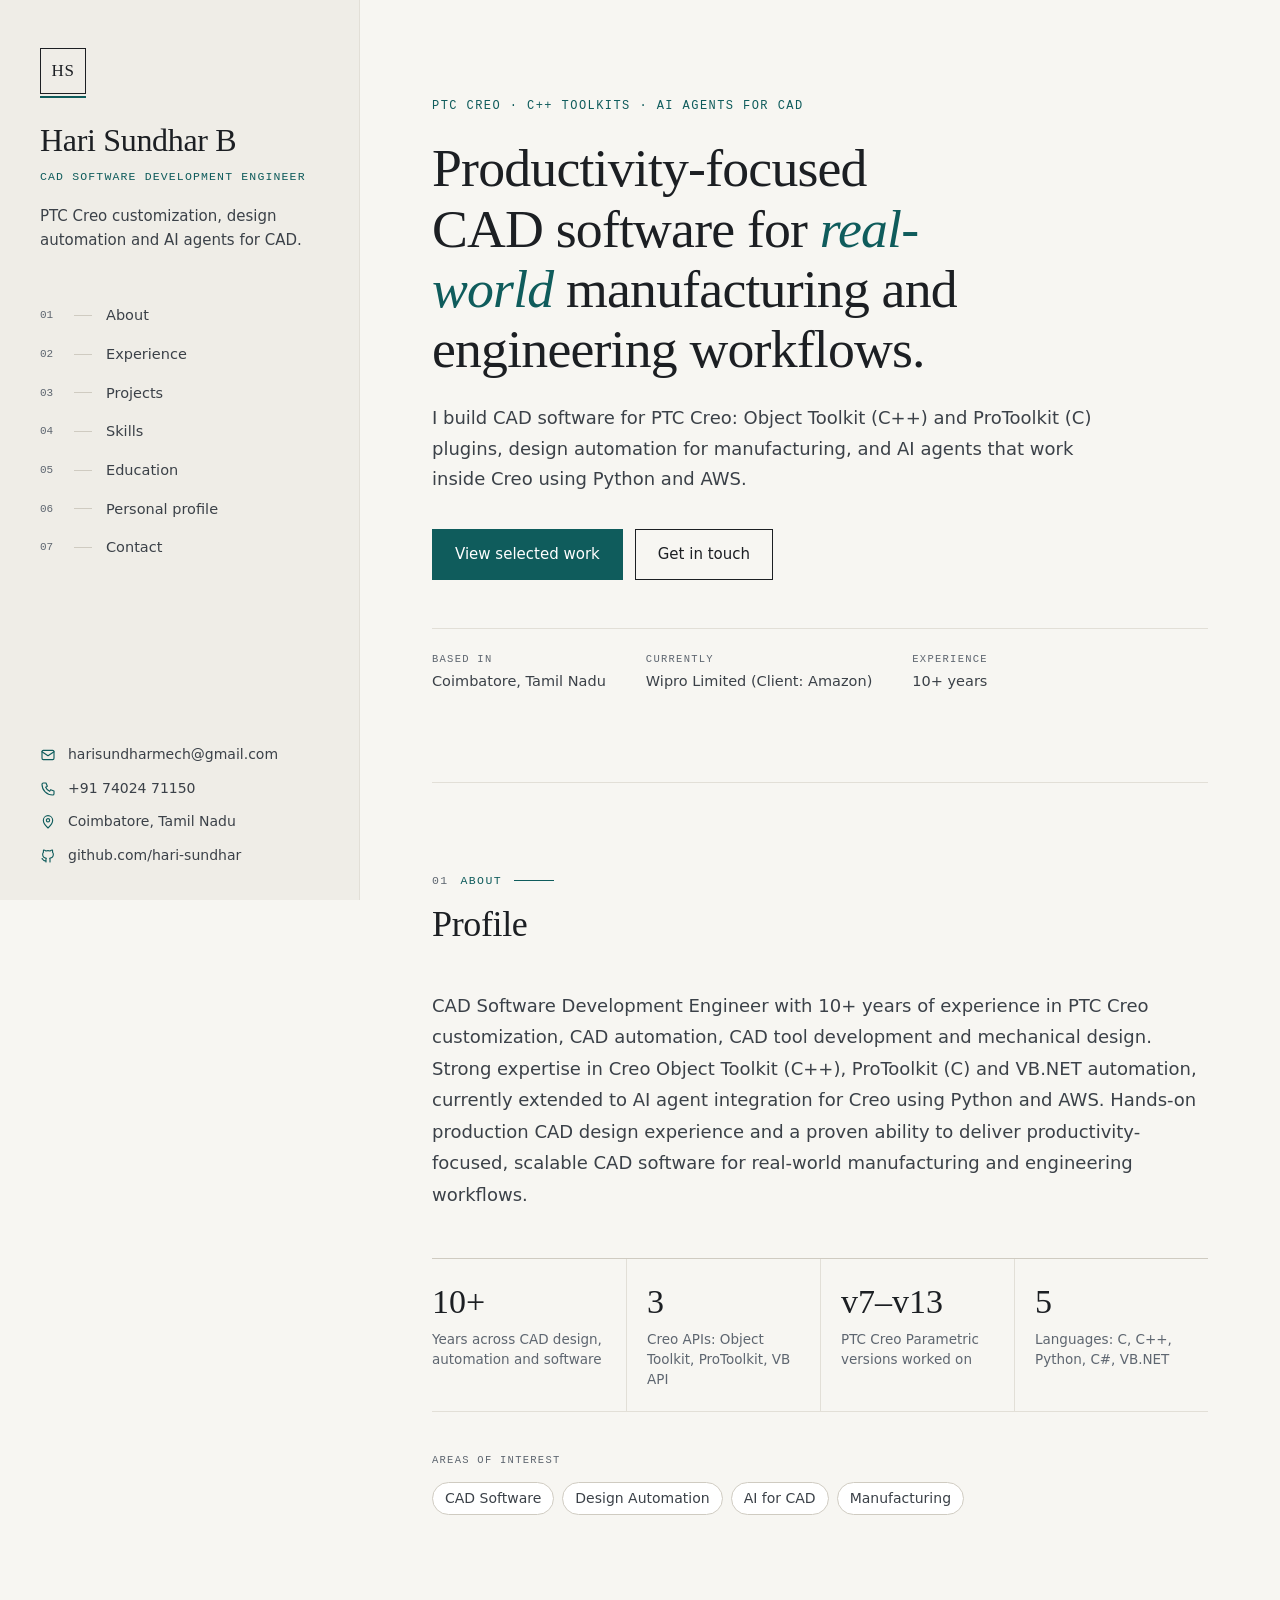
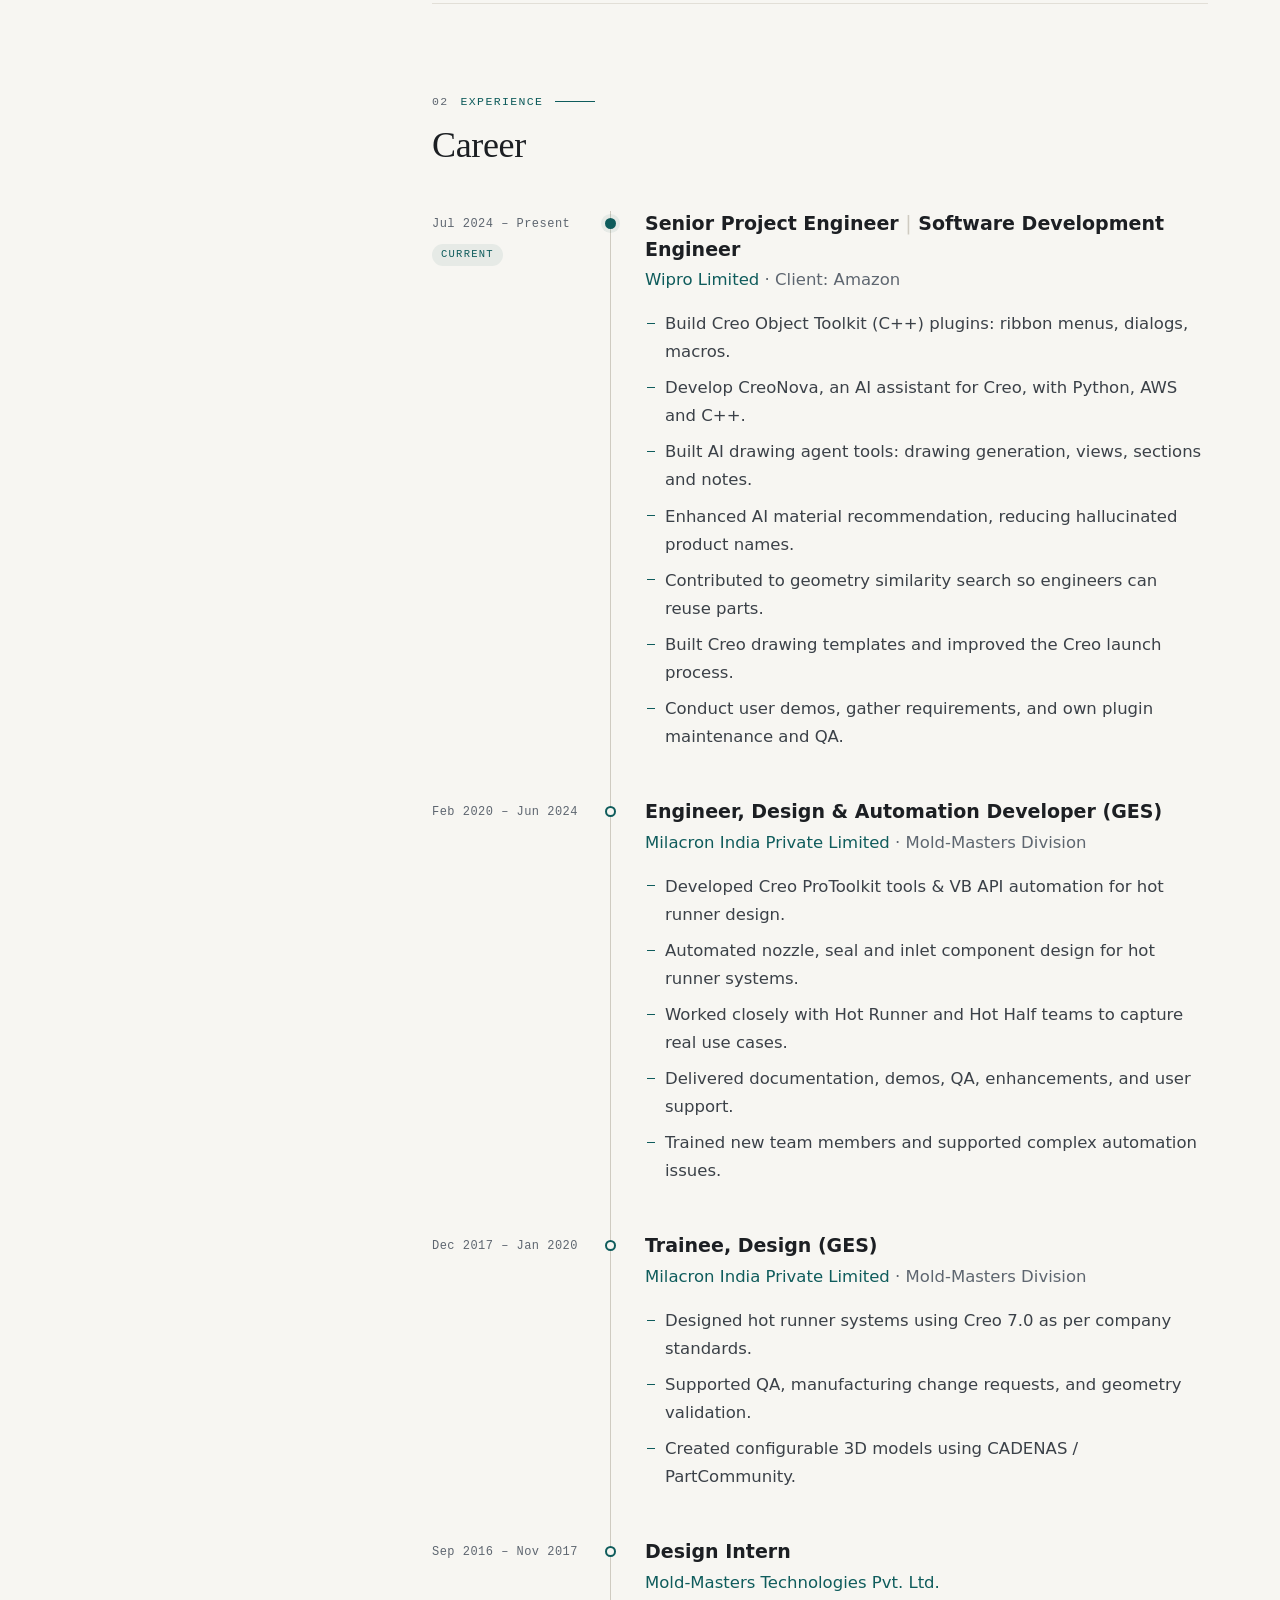
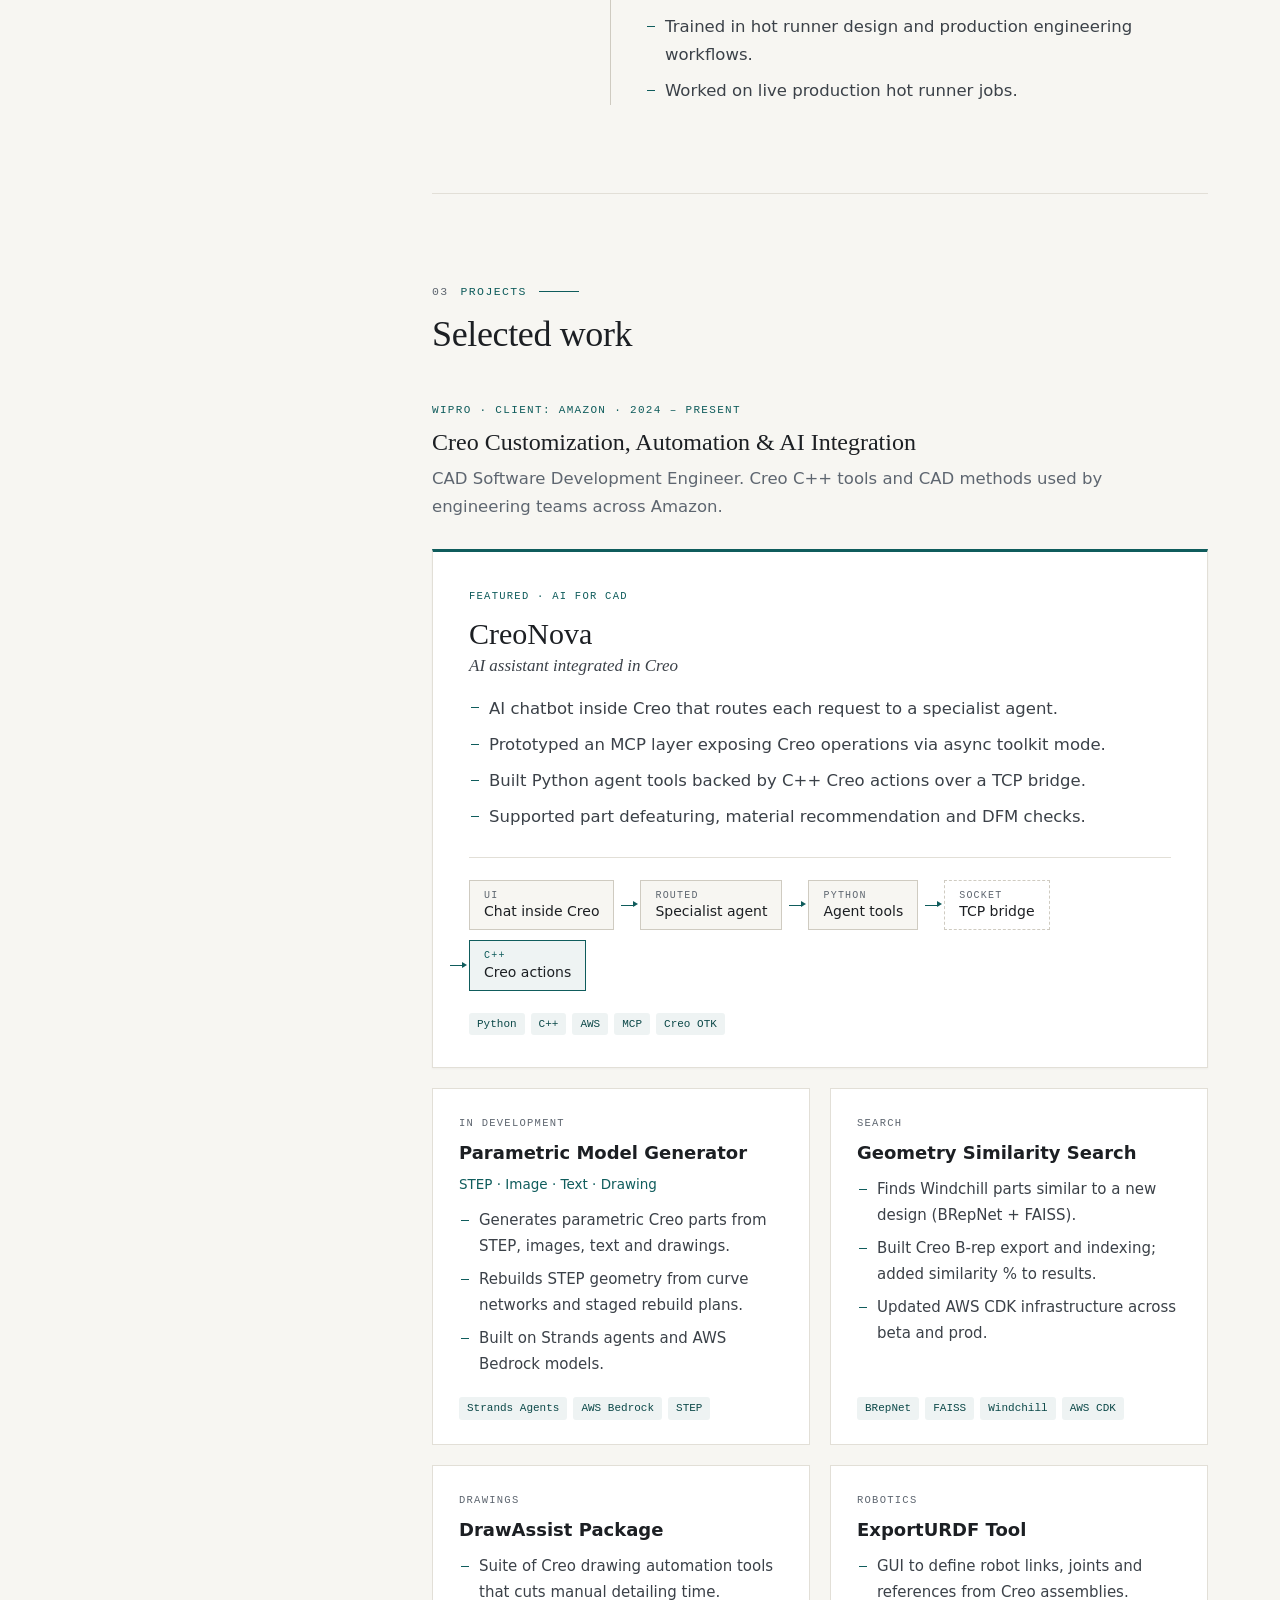
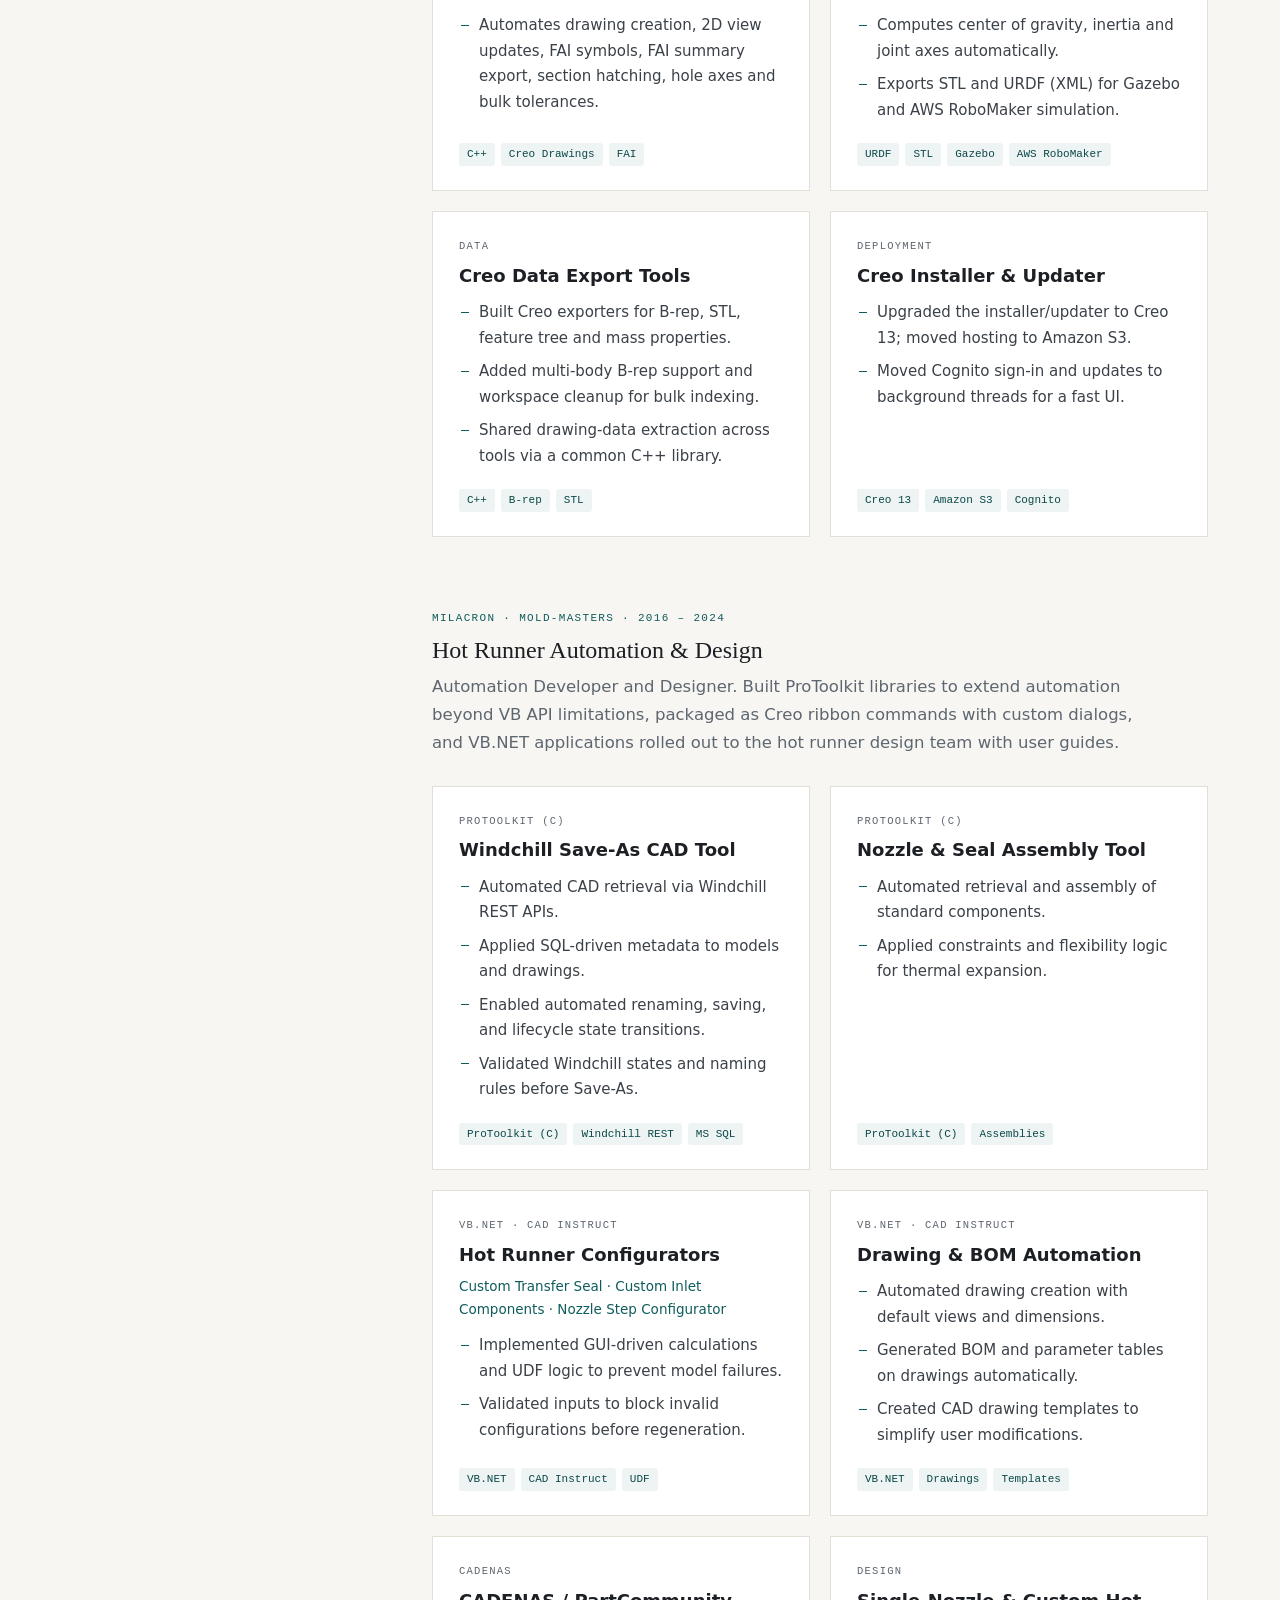
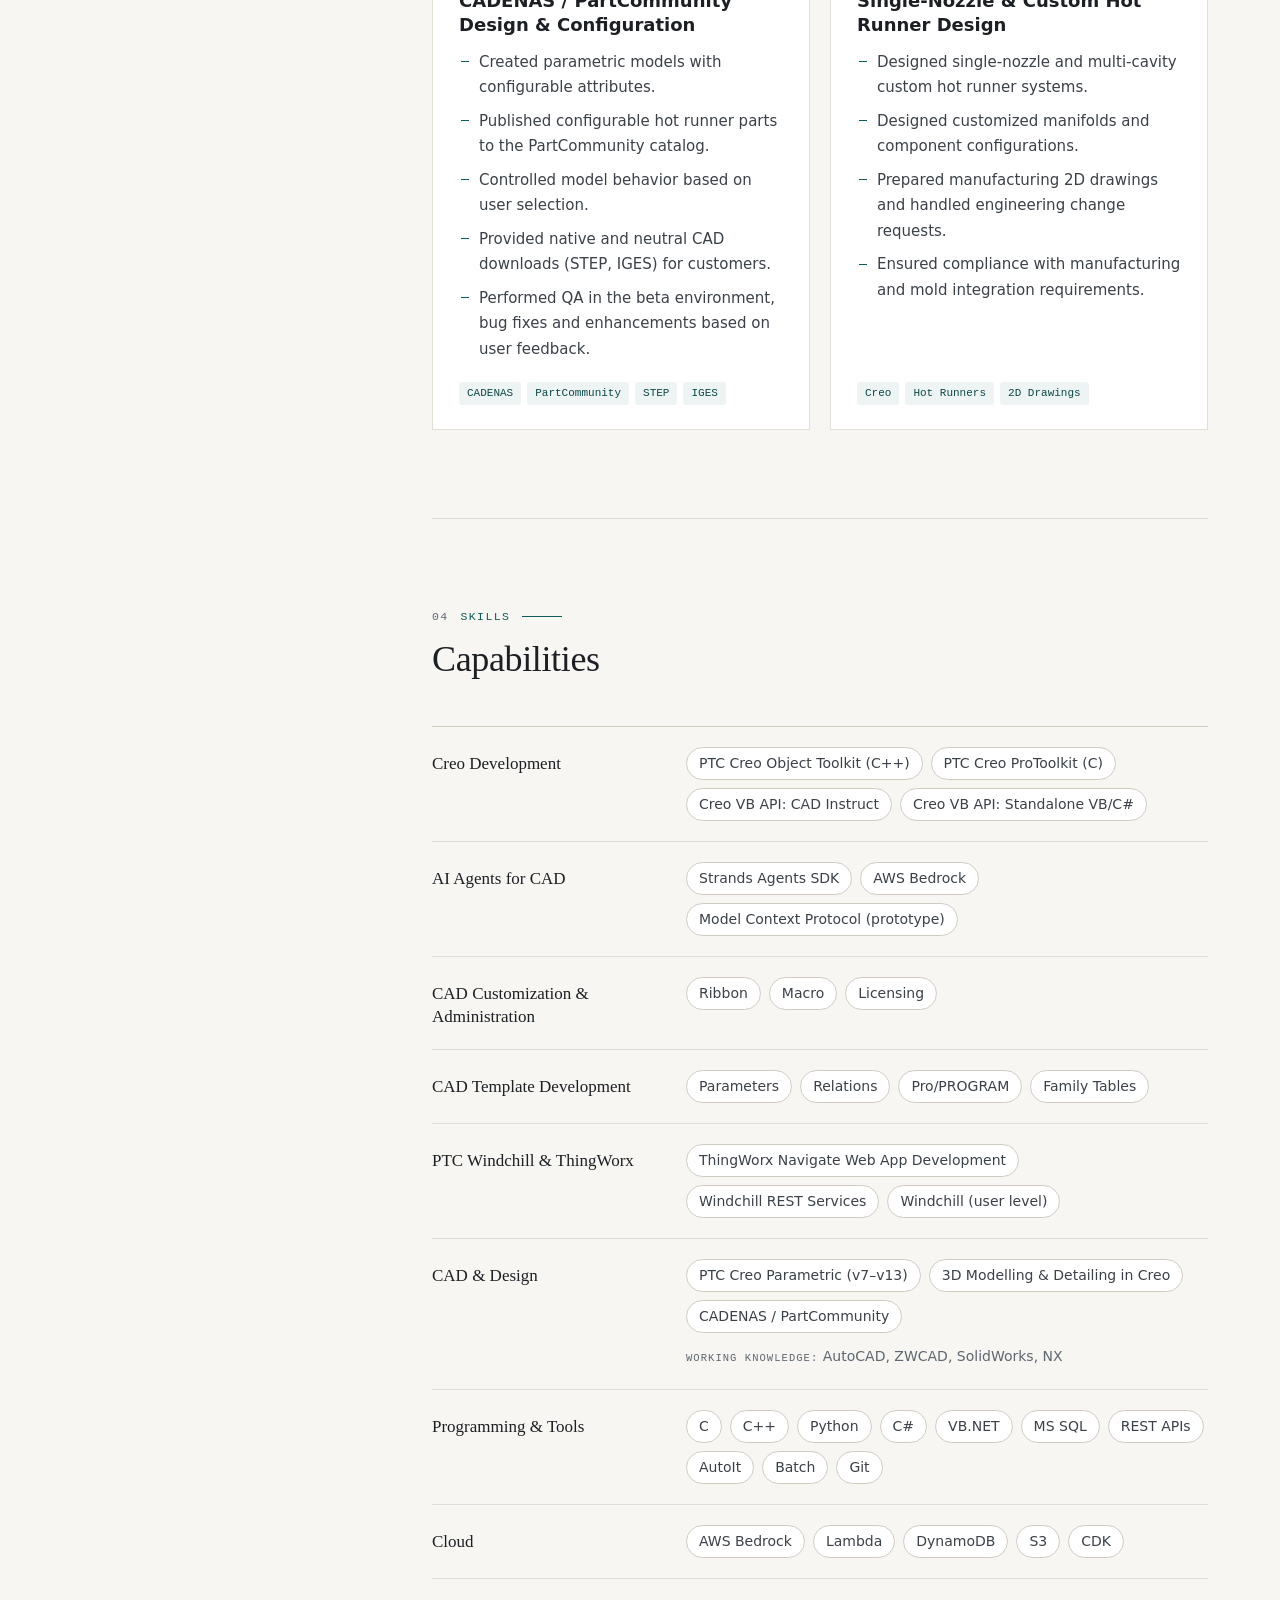
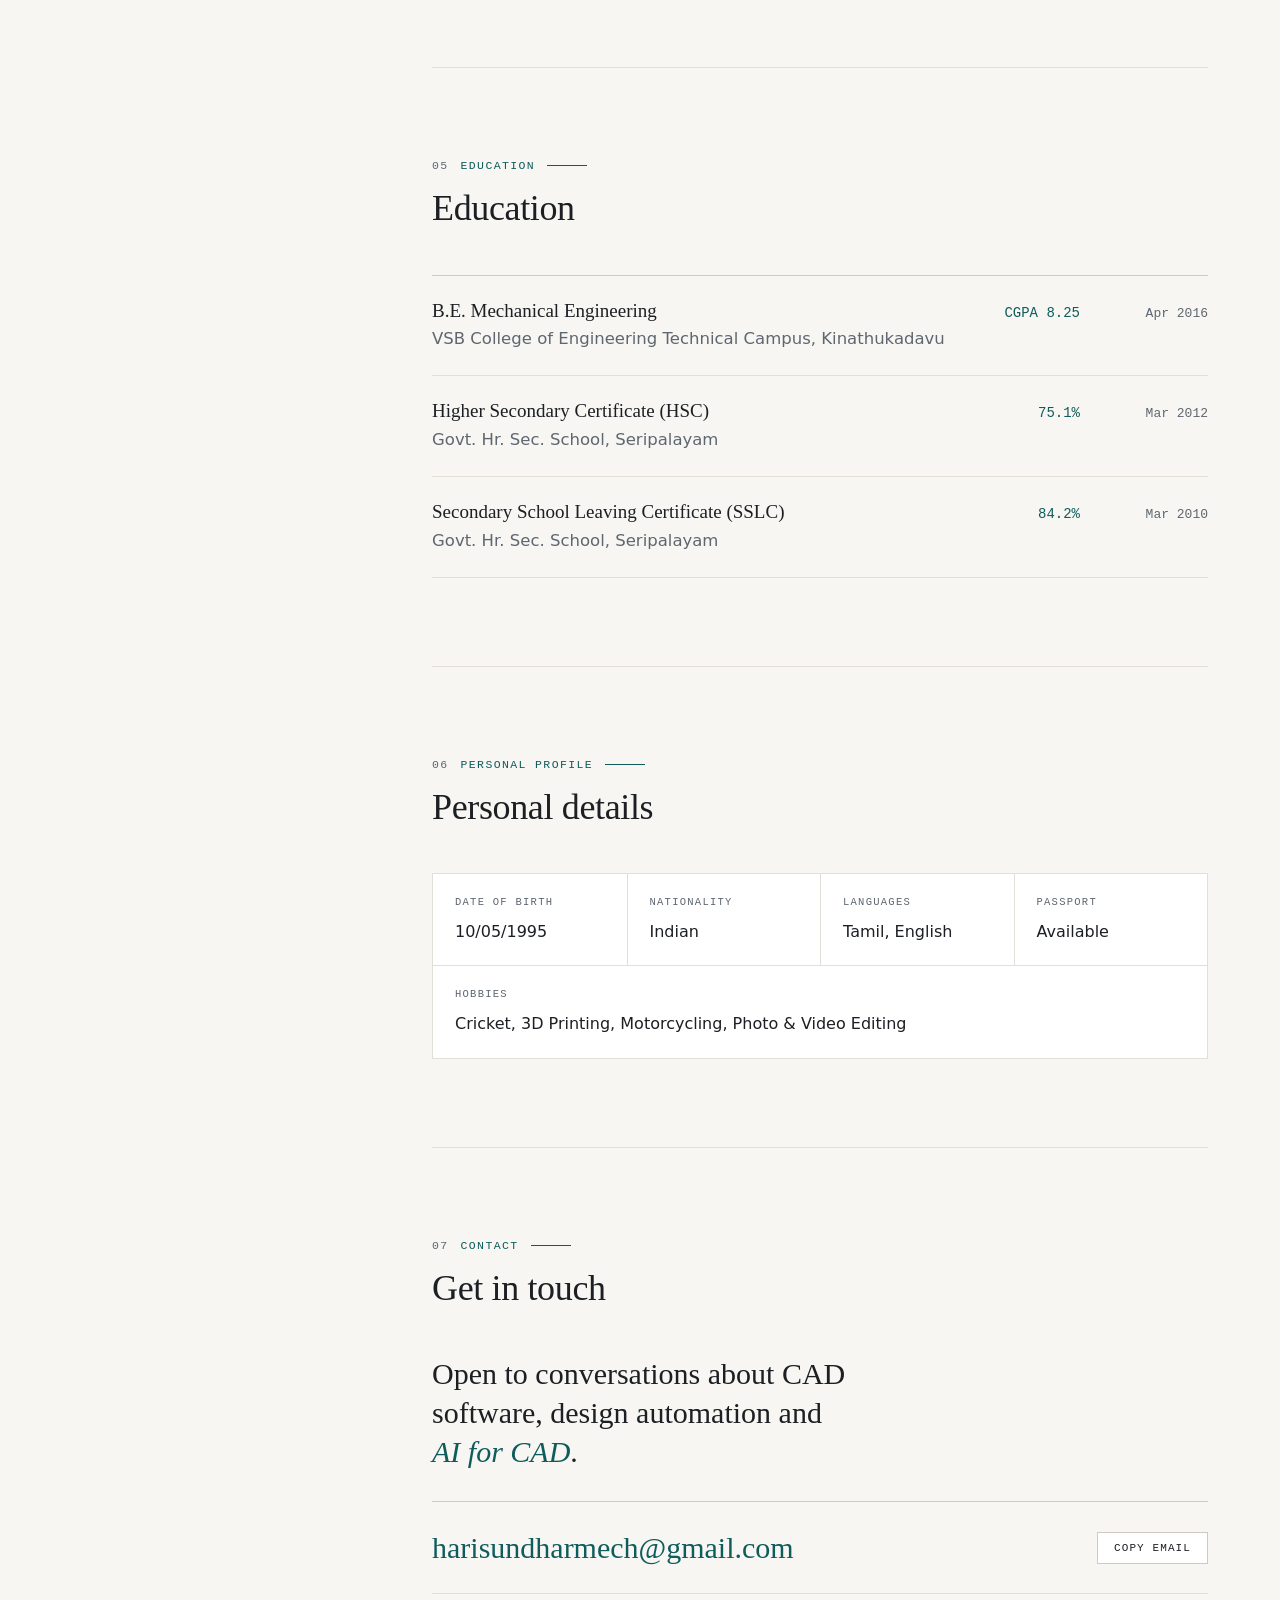
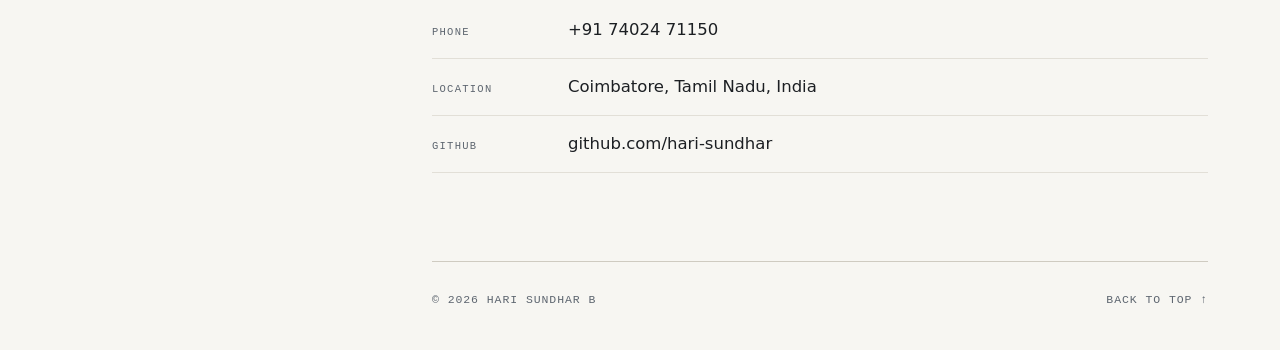
==== commit 21929fb4: "Set default layout to v2" ====
--- a/index.html
+++ b/index.html
@@ -3,329 +3,147 @@
 <head>
   <meta charset="utf-8">
   <meta name="viewport" content="width=device-width, initial-scale=1">
+  <meta name="layout-version" content="v2">
+  <link rel="canonical" href="https://hari-sundhar.github.io/">
   <title>Hari Sundhar B | CAD Software Development Engineer</title>
   <meta name="description" content="CAD Software Development Engineer with 10+ years of experience in PTC Creo customization, CAD automation, CAD tool development and AI agent integration for Creo.">
   <meta name="author" content="Hari Sundhar B">
-  <meta property="og:type" content="website">
-  <meta property="og:title" content="Hari Sundhar B | CAD Software Development Engineer">
-  <meta property="og:description" content="PTC Creo customization, CAD automation and AI agents for CAD. Creo Object Toolkit (C++), ProToolkit (C), VB.NET, Python and AWS.">
-  <meta property="og:url" content="https://hari-sundhar.github.io/">
-  <meta name="theme-color" content="#f3f0e8">
-  <link rel="icon" href="favicon.svg" type="image/svg+xml">
+  <meta name="theme-color" content="#efede7">
+  <link rel="icon" href="assets/v2/favicon.svg" type="image/svg+xml">
   <link rel="preconnect" href="https://fonts.googleapis.com">
   <link rel="preconnect" href="https://fonts.gstatic.com" crossorigin>
-  <link rel="stylesheet" href="https://fonts.googleapis.com/css2?family=Hanken+Grotesk:wght@400;500;600;700&family=Instrument+Serif:ital@0;1&family=JetBrains+Mono:wght@400;500&display=swap">
-  <link rel="stylesheet" href="styles.css">
-  <script>
-    (function () {
-      var d = document.documentElement, saved = null;
-      d.classList.add("js");
-      try { saved = localStorage.getItem("theme"); } catch (e) {}
-      var dark = saved ? saved === "dark" : window.matchMedia("(prefers-color-scheme: dark)").matches;
-      d.dataset.theme = dark ? "dark" : "light";
-    })();
-  </script>
+  <link rel="stylesheet" href="https://fonts.googleapis.com/css2?family=IBM+Plex+Mono:wght@400;500&family=IBM+Plex+Sans:wght@400;500;600&family=IBM+Plex+Serif:ital,wght@0,400;0,500;0,600;1,400&display=swap">
+  <link rel="stylesheet" href="assets/v2/styles.css">
 </head>
 <body>
   <a class="skip-link" href="#main">Skip to content</a>
-  <div class="progress" aria-hidden="true"></div>
-
-  <header class="site-header">
-    <div class="header-inner">
-      <a class="logo" href="#top" aria-label="Hari Sundhar B, back to top">
-        <span class="logo-mark">HS</span>
-        <span class="logo-text">Hari Sundhar B</span>
-      </a>
-      <nav id="site-nav" class="nav" aria-label="Sections">
-        <ul>
-          <li><a href="#about"><span>A</span>About</a></li>
-          <li><a href="#experience"><span>B</span>Experience</a></li>
-          <li><a href="#projects"><span>C</span>Projects</a></li>
-          <li><a href="#skills"><span>D</span>Skills</a></li>
-          <li><a href="#education"><span>E</span>Education</a></li>
-          <li><a href="#contact"><span>F</span>Contact</a></li>
-        </ul>
-      </nav>
-      <button class="theme-switch" type="button" role="switch" aria-checked="false" aria-label="Blueprint (dark) theme">
-        <span>Vellum</span><span>Blueprint</span>
-      </button>
-      <button class="menu-btn" type="button" aria-expanded="false" aria-controls="site-nav">
-        <span class="menu-lines" aria-hidden="true"></span>Menu
-      </button>
-    </div>
-  </header>
-
-  <main id="main">
-    <!-- ============ HERO / DRAWING SHEET ============ -->
-    <section id="top" class="hero">
-      <div class="sheet">
-        <div class="zones z-top" aria-hidden="true"><span>8</span><span>7</span><span>6</span><span>5</span><span>4</span><span>3</span><span>2</span><span>1</span></div>
-        <div class="zones z-bottom" aria-hidden="true"><span>8</span><span>7</span><span>6</span><span>5</span><span>4</span><span>3</span><span>2</span><span>1</span></div>
-        <div class="zones z-left" aria-hidden="true"><span>D</span><span>C</span><span>B</span><span>A</span></div>
-        <div class="zones z-right" aria-hidden="true"><span>D</span><span>C</span><span>B</span><span>A</span></div>
-
-        <div class="sheet-inner">
-          <div class="sheet-grid">
-            <div class="hero-copy">
-              <p class="kicker rise" style="--d:.1s"><span class="dot" aria-hidden="true"></span>PTC Creo · C++ toolkits · AI agents for CAD</p>
-              <h1 class="name">
-                <span class="ln"><span style="--d:.2s">Hari</span></span>
-                <span class="ln"><span style="--d:.32s"><em>Sundhar</em> B</span></span>
-              </h1>
-              <p class="role rise" style="--d:.5s">CAD Software Development Engineer</p>
-              <p class="lead rise" style="--d:.6s">
-                I build CAD software for PTC Creo: Object Toolkit (C++) and ProToolkit (C) plugins,
-                design automation for manufacturing, and AI agents that work inside Creo using Python and AWS.
-              </p>
-              <div class="cta rise" style="--d:.72s">
-                <a class="btn btn-solid" href="#projects">
-                  View selected work
-                  <svg viewBox="0 0 24 24" aria-hidden="true"><path d="M5 12h14M13 6l6 6-6 6"/></svg>
-                </a>
-                <a class="btn btn-line" href="mailto:harisundharmech@gmail.com">Get in touch</a>
-              </div>
-            </div>
-
-            <figure class="hero-figure">
-              <svg class="part" viewBox="0 0 500 540" role="img" aria-labelledby="fig-title">
-                <title id="fig-title">Isometric line drawing of a hot runner nozzle with dimensions, a datum and callout balloons</title>
-                <defs>
-                  <marker id="arw" viewBox="0 0 10 10" refX="10" refY="5" markerWidth="9" markerHeight="9" markerUnits="userSpaceOnUse" orient="auto-start-reverse">
-                    <path class="arrow" d="M0 1.5 10 5 0 8.5z"/>
-                  </marker>
-                  <linearGradient id="cyl" x1="0" x2="1" y1="0" y2="0">
-                    <stop offset="0" class="g-edge"/>
-                    <stop offset=".36" class="g-hi"/>
-                    <stop offset="1" class="g-dark"/>
-                  </linearGradient>
-                </defs>
-
-                <!-- shaded faces, back to front -->
-                <g class="faces">
-                  <path d="M244 450V476A16 6 0 0 0 276 476V450Z" fill="url(#cyl)"/>
-                  <path d="M198 370L244 450A16 6 0 0 0 276 450L322 370Z" fill="url(#cyl)"/>
-                  <path d="M198 190V370A62 24 0 0 0 322 370V190Z" fill="url(#cyl)"/>
-                  <path d="M192 250V320A68 26 0 0 0 328 320V250A68 26 0 0 1 192 250Z" fill="url(#cyl)"/>
-                  <path d="M140 140V184A120 46 0 0 0 380 184V140A120 46 0 0 1 140 140Z" fill="url(#cyl)"/>
-                  <ellipse class="top" cx="260" cy="140" rx="120" ry="46"/>
-                  <path d="M204 96V140A56 21.5 0 0 0 316 140V96A56 21.5 0 0 1 204 96Z" fill="url(#cyl)"/>
-                  <ellipse class="top" cx="260" cy="96" rx="56" ry="21.5"/>
-                  <ellipse class="hole" cx="260" cy="96" rx="10" ry="3.8"/>
-                  <ellipse class="hole" cx="195" cy="115" rx="9" ry="3.5"/>
-                  <ellipse class="hole" cx="325" cy="115" rx="9" ry="3.5"/>
-                  <ellipse class="hole" cx="195" cy="165" rx="9" ry="3.5"/>
-                  <ellipse class="hole" cx="325" cy="165" rx="9" ry="3.5"/>
-                </g>
-
-                <!-- centre line and hidden bore -->
-                <line class="cl" x1="260" y1="54" x2="260" y2="528"/>
-                <path class="hid" d="M250 96V476M270 96V476"/>
-
-                <!-- visible edges, drawn in sequence -->
-                <g class="edges">
-                  <path class="dl" pathLength="1" style="--d:.3s" d="M204 99.3A120 46 0 1 0 316 99.3"/>
-                  <path class="dl" pathLength="1" style="--d:.55s" d="M140 140V184"/>
-                  <path class="dl" pathLength="1" style="--d:.55s" d="M380 140V184"/>
-                  <path class="dl" pathLength="1" style="--d:.7s" d="M140 184A120 46 0 0 0 380 184"/>
-                  <ellipse class="dl" pathLength="1" style="--d:.45s" cx="260" cy="96" rx="56" ry="21.5"/>
-                  <path class="dl" pathLength="1" style="--d:.7s" d="M204 96V140"/>
-                  <path class="dl" pathLength="1" style="--d:.7s" d="M316 96V140"/>
-                  <path class="dl" pathLength="1" style="--d:.85s" d="M204 140A56 21.5 0 0 0 316 140"/>
-                  <ellipse class="dl thin" pathLength="1" style="--d:.95s" cx="260" cy="96" rx="10" ry="3.8"/>
-                  <ellipse class="dl thin" pathLength="1" style="--d:1s" cx="195" cy="115" rx="9" ry="3.5"/>
-                  <ellipse class="dl thin" pathLength="1" style="--d:1.05s" cx="325" cy="115" rx="9" ry="3.5"/>
-                  <ellipse class="dl thin" pathLength="1" style="--d:1.1s" cx="195" cy="165" rx="9" ry="3.5"/>
-                  <ellipse class="dl thin" pathLength="1" style="--d:1.15s" cx="325" cy="165" rx="9" ry="3.5"/>
-                  <path class="dl" pathLength="1" style="--d:.9s" d="M198 223.4V260.7M198 330.7V370"/>
-                  <path class="dl" pathLength="1" style="--d:.9s" d="M322 223.4V260.7M322 330.7V370"/>
-                  <path class="dl" pathLength="1" style="--d:1.05s" d="M192 250V320"/>
-                  <path class="dl" pathLength="1" style="--d:1.05s" d="M328 250V320"/>
-                  <path class="dl" pathLength="1" style="--d:1.1s" d="M192 250A68 26 0 0 0 328 250"/>
-                  <path class="dl" pathLength="1" style="--d:1.2s" d="M192 320A68 26 0 0 0 328 320"/>
-                  <path class="dl thin" pathLength="1" style="--d:1.25s" d="M192 264A68 26 0 0 0 328 264"/>
-                  <path class="dl thin" pathLength="1" style="--d:1.3s" d="M192 278A68 26 0 0 0 328 278"/>
-                  <path class="dl thin" pathLength="1" style="--d:1.35s" d="M192 292A68 26 0 0 0 328 292"/>
-                  <path class="dl thin" pathLength="1" style="--d:1.4s" d="M192 306A68 26 0 0 0 328 306"/>
-                  <path class="dl" pathLength="1" style="--d:1.2s" d="M198 370A62 24 0 0 0 322 370"/>
-                  <path class="dl" pathLength="1" style="--d:1.3s" d="M198 370L244 450"/>
-                  <path class="dl" pathLength="1" style="--d:1.3s" d="M322 370L276 450"/>
-                  <path class="dl" pathLength="1" style="--d:1.45s" d="M244 450A16 6 0 0 0 276 450"/>
-                  <path class="dl" pathLength="1" style="--d:1.5s" d="M244 450V476M276 450V476"/>
-                  <path class="dl" pathLength="1" style="--d:1.6s" d="M244 476A16 6 0 0 0 276 476"/>
-                </g>
-
-                <!-- annotation layer -->
-                <g class="dim" style="--d:2s">
-                  <path d="M140 132V32M380 132V32"/>
-                  <line x1="140" y1="42" x2="380" y2="42" marker-start="url(#arw)" marker-end="url(#arw)"/>
-                  <text x="260" y="34" text-anchor="middle">Ø240</text>
-                </g>
-                <g class="dim" style="--d:2.2s">
-                  <path d="M324 96H456M284 476H456"/>
-                  <line x1="448" y1="96" x2="448" y2="476" marker-start="url(#arw)" marker-end="url(#arw)"/>
-                  <text transform="translate(440 286) rotate(-90)" text-anchor="middle">380</text>
-                </g>
-                <g class="dim" style="--d:2.4s">
-                  <text x="28" y="72">4× Ø18 THRU</text>
-                  <path d="M28 80H118L187 112"/>
-                  <circle class="dot" cx="187" cy="112" r="2"/>
-                </g>
-                <g class="dim" style="--d:2.55s">
-                  <path d="M98 285H190"/>
-                  <circle class="dot" cx="190" cy="285" r="2"/>
-                  <path d="M113 428L222 412"/>
-                  <circle class="dot" cx="222" cy="412" r="2"/>
-                </g>
-                <g class="balloon" style="--d:2.65s"><circle cx="84" cy="285" r="14"/><text x="84" y="285">1</text></g>
-                <g class="balloon" style="--d:2.75s"><circle cx="100" cy="430" r="14"/><text x="100" y="430">2</text></g>
-                <g class="dim" style="--d:2.85s">
-                  <path class="tri" d="M381 164V176L391 170Z"/>
-                  <path d="M391 170H404"/>
-                  <rect x="404" y="159" width="22" height="22"/>
-                  <text x="415" y="174.5" text-anchor="middle">A</text>
-                </g>
-                <g class="dim" style="--d:2.95s">
-                  <path d="M278 466L306 497"/>
-                  <rect x="306" y="488" width="110" height="22"/>
-                  <path d="M330 488V510M388 488V510"/>
-                  <circle cx="318" cy="499" r="5.5"/>
-                  <path d="M318 491V507M310 499H326"/>
-                  <text x="359" y="503.5" text-anchor="middle">Ø0.02</text>
-                  <text x="402" y="503.5" text-anchor="middle">A</text>
-                </g>
-              </svg>
-              <figcaption>Fig. 1 · Hot runner nozzle (illustrative) · Isometric · NTS</figcaption>
-            </figure>
-          </div>
-
-          <dl class="title-block rise" style="--d:.9s">
-            <div><dt>Drawn by</dt><dd>Hari Sundhar B</dd></div>
-            <div><dt>Title</dt><dd>CAD Software Development Engineer</dd></div>
-            <div><dt>Experience</dt><dd>10+ years</dd></div>
-            <div><dt>Location</dt><dd>Coimbatore, IN</dd></div>
-            <div><dt>Current</dt><dd>Wipro · Client: Amazon</dd></div>
-            <div><dt>Sheet</dt><dd>1 of 1</dd></div>
-          </dl>
-
-          <div class="crosshair" aria-hidden="true">
-            <span class="xh-h"></span><span class="xh-v"></span><span class="xh-box"></span>
-            <span class="xh-read">X 0.0  Y 0.0</span>
-          </div>
-        </div>
+
+  <!-- ============ SIDEBAR ============ -->
+  <aside class="sidebar" id="sidebar">
+    <div class="side-inner">
+      <div class="brand-row load" style="--d:.05s">
+        <a class="monogram" href="#top" aria-label="Back to top">HS</a>
+        <div class="brand-text">
+          <h1 class="name">Hari Sundhar B</h1>
+          <p class="title">CAD Software Development Engineer</p>
+        </div>
+        <button class="menu-btn" type="button" aria-expanded="false" aria-controls="side-panel">
+          <span class="menu-icon" aria-hidden="true"></span><span class="menu-label">Menu</span>
+        </button>
       </div>
-    </section>
-
-    <!-- ============ TICKER ============ -->
-    <div class="ticker" aria-label="Core skills">
-      <div class="ticker-track">
-        <ul>
-          <li>Creo Object Toolkit (C++)</li>
-          <li>Creo ProToolkit (C)</li>
-          <li>Creo VB API</li>
-          <li>Strands Agents SDK</li>
-          <li>AWS Bedrock</li>
-          <li>Model Context Protocol</li>
-          <li>Windchill REST Services</li>
-          <li>ThingWorx Navigate</li>
-          <li>Pro/PROGRAM</li>
-          <li>Family Tables</li>
-          <li>CADENAS / PartCommunity</li>
-          <li>Python</li>
-          <li>VB.NET</li>
-          <li>AWS CDK</li>
-        </ul>
-        <ul aria-hidden="true">
-          <li>Creo Object Toolkit (C++)</li>
-          <li>Creo ProToolkit (C)</li>
-          <li>Creo VB API</li>
-          <li>Strands Agents SDK</li>
-          <li>AWS Bedrock</li>
-          <li>Model Context Protocol</li>
-          <li>Windchill REST Services</li>
-          <li>ThingWorx Navigate</li>
-          <li>Pro/PROGRAM</li>
-          <li>Family Tables</li>
-          <li>CADENAS / PartCommunity</li>
-          <li>Python</li>
-          <li>VB.NET</li>
-          <li>AWS CDK</li>
-        </ul>
+
+      <div class="side-panel" id="side-panel">
+        <div class="side-panel-inner">
+          <p class="tagline load" style="--d:.15s">PTC Creo customization, design automation and AI agents for CAD.</p>
+
+          <nav class="side-nav load" style="--d:.25s" aria-label="Sections">
+            <ol>
+              <li><a href="#about"><span class="idx">01</span><span class="bar" aria-hidden="true"></span><span class="lbl">About</span></a></li>
+              <li><a href="#experience"><span class="idx">02</span><span class="bar" aria-hidden="true"></span><span class="lbl">Experience</span></a></li>
+              <li><a href="#projects"><span class="idx">03</span><span class="bar" aria-hidden="true"></span><span class="lbl">Projects</span></a></li>
+              <li><a href="#skills"><span class="idx">04</span><span class="bar" aria-hidden="true"></span><span class="lbl">Skills</span></a></li>
+              <li><a href="#education"><span class="idx">05</span><span class="bar" aria-hidden="true"></span><span class="lbl">Education</span></a></li>
+              <li><a href="#profile"><span class="idx">06</span><span class="bar" aria-hidden="true"></span><span class="lbl">Personal profile</span></a></li>
+              <li><a href="#contact"><span class="idx">07</span><span class="bar" aria-hidden="true"></span><span class="lbl">Contact</span></a></li>
+            </ol>
+          </nav>
+
+          <ul class="side-contact load" style="--d:.35s">
+            <li>
+              <svg viewBox="0 0 24 24" aria-hidden="true"><rect x="3" y="5" width="18" height="14" rx="2"/><path d="m3 7 9 6 9-6"/></svg>
+              <a href="mailto:harisundharmech@gmail.com">harisundharmech@gmail.com</a>
+            </li>
+            <li>
+              <svg viewBox="0 0 24 24" aria-hidden="true"><path d="M5 3h4l2 5-2.5 1.5a11 11 0 0 0 6 6L16 13l5 2v4a2 2 0 0 1-2 2A16 16 0 0 1 3 5a2 2 0 0 1 2-2z"/></svg>
+              <a href="tel:+917402471150">+91 74024 71150</a>
+            </li>
+            <li>
+              <svg viewBox="0 0 24 24" aria-hidden="true"><path d="M12 21s-7-6.2-7-11.5a7 7 0 0 1 14 0C19 14.8 12 21 12 21z"/><circle cx="12" cy="9.5" r="2.5"/></svg>
+              <span>Coimbatore, Tamil Nadu</span>
+            </li>
+            <li>
+              <svg viewBox="0 0 24 24" aria-hidden="true"><path d="M9 19c-4.3 1.4-4.3-2.5-6-3m12 5v-3.5c0-1 .1-1.4-.5-2 2.8-.3 5.5-1.4 5.5-6a4.6 4.6 0 0 0-1.3-3.2 4.2 4.2 0 0 0-.1-3.2s-1.1-.3-3.5 1.3a12.3 12.3 0 0 0-6.2 0C6.5 2.8 5.4 3.1 5.4 3.1a4.2 4.2 0 0 0-.1 3.2A4.6 4.6 0 0 0 4 9.5c0 4.6 2.7 5.7 5.5 6-.6.6-.6 1.2-.5 2V21"/></svg>
+              <a href="https://github.com/hari-sundhar" target="_blank" rel="noopener">github.com/hari-sundhar</a>
+            </li>
+          </ul>
+        </div>
       </div>
     </div>
-
-    <!-- ============ A · ABOUT ============ -->
-    <section id="about" class="section">
-      <div class="wrap">
-        <header class="sec-head reveal">
-          <span class="sec-mark" aria-hidden="true"><b>A</b><i>01</i></span>
-          <p class="sec-kicker">Section A–A · About</p>
-          <h2>From mechanical design to <em>CAD software</em>.</h2>
-        </header>
-
-        <div class="about">
-          <blockquote class="pull reveal">
-            Productivity-focused CAD software for <em>real-world</em> manufacturing and engineering workflows.
-          </blockquote>
-          <div class="about-body reveal">
-            <p>
-              CAD Software Development Engineer with 10+ years of experience in PTC Creo customization,
-              CAD automation, CAD tool development and mechanical design. Strong expertise in
-              Creo Object Toolkit (C++), ProToolkit (C) and VB.NET automation, currently extended to
-              AI agent integration for Creo using Python and AWS. Hands-on production CAD design experience
-              and a proven ability to deliver productivity-focused, scalable CAD software for real-world
-              manufacturing and engineering workflows.
-            </p>
-            <p class="mini-label">Areas of interest</p>
-            <ul class="chips">
-              <li>CAD Software</li>
-              <li>Design Automation</li>
-              <li>AI for CAD</li>
-              <li>Manufacturing</li>
-            </ul>
-          </div>
-        </div>
-
-        <div class="stats">
-          <div class="stat reveal">
-            <p class="stat-num"><span data-count="10">10</span><sup>+</sup></p>
-            <p class="stat-lbl">Years across CAD design, automation and software</p>
-          </div>
-          <div class="stat reveal">
-            <p class="stat-num"><span data-count="3">3</span></p>
-            <p class="stat-lbl">Creo APIs: Object Toolkit, ProToolkit, VB API</p>
-          </div>
-          <div class="stat reveal">
-            <p class="stat-num">v7<small>–</small>13</p>
-            <p class="stat-lbl">PTC Creo Parametric versions worked on</p>
-          </div>
-          <div class="stat reveal">
-            <p class="stat-num"><span data-count="5">5</span></p>
-            <p class="stat-lbl">Languages: C, C++, Python, C#, VB.NET</p>
-          </div>
-        </div>
-      </div>
-    </section>
-
-    <!-- ============ B · EXPERIENCE ============ -->
-    <section id="experience" class="section">
-      <div class="wrap">
-        <header class="sec-head reveal">
-          <span class="sec-mark" aria-hidden="true"><b>B</b><i>02</i></span>
-          <p class="sec-kicker">Section B–B · Experience</p>
-          <h2>A decade in <em>Creo</em>.</h2>
-        </header>
-
-        <ol class="jobs">
-          <li class="job reveal">
-            <div class="job-when">
-              <span class="job-years">2024 <i>—</i> Now</span>
-              <span class="job-period">Jul 2024 – Present</span>
-              <span class="live">Current</span>
-            </div>
-            <div class="job-body">
+  </aside>
+
+  <!-- ============ CONTENT ============ -->
+  <main id="main" class="content">
+    <div class="content-inner">
+
+      <!-- Intro -->
+      <section id="top" class="intro">
+        <p class="eyebrow load" style="--d:.2s">PTC Creo · C++ toolkits · AI agents for CAD</p>
+        <h2 class="intro-title load" style="--d:.3s">Productivity-focused CAD software for <em>real-world</em> manufacturing and engineering workflows.</h2>
+        <p class="intro-lead load" style="--d:.42s">
+          I build CAD software for PTC Creo: Object Toolkit (C++) and ProToolkit (C) plugins,
+          design automation for manufacturing, and AI agents that work inside Creo using Python and AWS.
+        </p>
+        <div class="intro-cta load" style="--d:.54s">
+          <a class="btn btn-primary" href="#projects">View selected work</a>
+          <a class="btn btn-ghost" href="#contact">Get in touch</a>
+        </div>
+        <ul class="intro-meta load" style="--d:.64s">
+          <li><span class="k">Based in</span>Coimbatore, Tamil Nadu</li>
+          <li><span class="k">Currently</span>Wipro Limited (Client: Amazon)</li>
+          <li><span class="k">Experience</span>10+ years</li>
+        </ul>
+      </section>
+
+      <!-- 01 About -->
+      <section id="about" class="section">
+        <header class="sec-head reveal">
+          <p class="sec-label"><span>01</span>About</p>
+          <h2>Profile</h2>
+        </header>
+        <p class="summary reveal">
+          CAD Software Development Engineer with 10+ years of experience in PTC Creo customization,
+          CAD automation, CAD tool development and mechanical design. Strong expertise in
+          Creo Object Toolkit (C++), ProToolkit (C) and VB.NET automation, currently extended to
+          AI agent integration for Creo using Python and AWS. Hands-on production CAD design experience
+          and a proven ability to deliver productivity-focused, scalable CAD software for real-world
+          manufacturing and engineering workflows.
+        </p>
+
+        <dl class="facts">
+          <div class="fact reveal"><dt>Years across CAD design, automation and software</dt><dd>10+</dd></div>
+          <div class="fact reveal"><dt>Creo APIs: Object Toolkit, ProToolkit, VB API</dt><dd>3</dd></div>
+          <div class="fact reveal"><dt>PTC Creo Parametric versions worked on</dt><dd>v7–v13</dd></div>
+          <div class="fact reveal"><dt>Languages: C, C++, Python, C#, VB.NET</dt><dd>5</dd></div>
+        </dl>
+
+        <div class="interests reveal">
+          <p class="mini-label">Areas of interest</p>
+          <ul class="chips">
+            <li>CAD Software</li>
+            <li>Design Automation</li>
+            <li>AI for CAD</li>
+            <li>Manufacturing</li>
+          </ul>
+        </div>
+      </section>
+
+      <!-- 02 Experience -->
+      <section id="experience" class="section">
+        <header class="sec-head reveal">
+          <p class="sec-label"><span>02</span>Experience</p>
+          <h2>Career</h2>
+        </header>
+
+        <ol class="timeline">
+          <li class="tl-item current reveal">
+            <div class="tl-date">
+              <span>Jul 2024 – Present</span>
+              <span class="now">Current</span>
+            </div>
+            <div class="tl-body">
               <h3>Senior Project Engineer <span class="sep">|</span> Software Development Engineer</h3>
-              <p class="job-co">Wipro Limited <span>· Client: Amazon</span></p>
-              <ul class="ticks">
+              <p class="org">Wipro Limited <span>· Client: Amazon</span></p>
+              <ul class="bullets">
                 <li>Build Creo Object Toolkit (C++) plugins: ribbon menus, dialogs, macros.</li>
                 <li>Develop CreoNova, an AI assistant for Creo, with Python, AWS and C++.</li>
                 <li>Built AI drawing agent tools: drawing generation, views, sections and notes.</li>
@@ -336,15 +154,12 @@
               </ul>
             </div>
           </li>
-          <li class="job reveal">
-            <div class="job-when">
-              <span class="job-years">2020 <i>—</i> 2024</span>
-              <span class="job-period">Feb 2020 – Jun 2024</span>
-            </div>
-            <div class="job-body">
+          <li class="tl-item reveal">
+            <div class="tl-date"><span>Feb 2020 – Jun 2024</span></div>
+            <div class="tl-body">
               <h3>Engineer, Design &amp; Automation Developer (GES)</h3>
-              <p class="job-co">Milacron India Private Limited <span>· Mold-Masters Division</span></p>
-              <ul class="ticks">
+              <p class="org">Milacron India Private Limited <span>· Mold-Masters Division</span></p>
+              <ul class="bullets">
                 <li>Developed Creo ProToolkit tools &amp; VB API automation for hot runner design.</li>
                 <li>Automated nozzle, seal and inlet component design for hot runner systems.</li>
                 <li>Worked closely with Hot Runner and Hot Half teams to capture real use cases.</li>
@@ -353,86 +168,71 @@
               </ul>
             </div>
           </li>
-          <li class="job reveal">
-            <div class="job-when">
-              <span class="job-years">2017 <i>—</i> 2020</span>
-              <span class="job-period">Dec 2017 – Jan 2020</span>
-            </div>
-            <div class="job-body">
+          <li class="tl-item reveal">
+            <div class="tl-date"><span>Dec 2017 – Jan 2020</span></div>
+            <div class="tl-body">
               <h3>Trainee, Design (GES)</h3>
-              <p class="job-co">Milacron India Private Limited <span>· Mold-Masters Division</span></p>
-              <ul class="ticks">
+              <p class="org">Milacron India Private Limited <span>· Mold-Masters Division</span></p>
+              <ul class="bullets">
                 <li>Designed hot runner systems using Creo 7.0 as per company standards.</li>
                 <li>Supported QA, manufacturing change requests, and geometry validation.</li>
                 <li>Created configurable 3D models using CADENAS / PartCommunity.</li>
               </ul>
             </div>
           </li>
-          <li class="job reveal">
-            <div class="job-when">
-              <span class="job-years">2016 <i>—</i> 2017</span>
-              <span class="job-period">Sep 2016 – Nov 2017</span>
-            </div>
-            <div class="job-body">
+          <li class="tl-item reveal">
+            <div class="tl-date"><span>Sep 2016 – Nov 2017</span></div>
+            <div class="tl-body">
               <h3>Design Intern</h3>
-              <p class="job-co">Mold-Masters Technologies Pvt. Ltd.</p>
-              <ul class="ticks">
+              <p class="org">Mold-Masters Technologies Pvt. Ltd.</p>
+              <ul class="bullets">
                 <li>Trained in hot runner design and production engineering workflows.</li>
                 <li>Worked on live production hot runner jobs.</li>
               </ul>
             </div>
           </li>
         </ol>
-      </div>
-    </section>
-
-    <!-- ============ C · PROJECTS ============ -->
-    <section id="projects" class="section">
-      <div class="wrap">
-        <header class="sec-head reveal">
-          <span class="sec-mark" aria-hidden="true"><b>C</b><i>03</i></span>
-          <p class="sec-kicker">Section C–C · Projects</p>
-          <h2>Selected <em>work</em>.</h2>
+      </section>
+
+      <!-- 03 Projects -->
+      <section id="projects" class="section">
+        <header class="sec-head reveal">
+          <p class="sec-label"><span>03</span>Projects</p>
+          <h2>Selected work</h2>
         </header>
 
         <div class="group">
           <div class="group-head reveal">
-            <div>
-              <span class="group-meta">Wipro · Client: Amazon · 2024 – Present</span>
-              <h3>Creo Customization, Automation &amp; AI Integration</h3>
-            </div>
+            <p class="group-meta">Wipro · Client: Amazon · 2024 – Present</p>
+            <h3>Creo Customization, Automation &amp; AI Integration</h3>
             <p>CAD Software Development Engineer. Creo C++ tools and CAD methods used by engineering teams across Amazon.</p>
           </div>
 
           <article class="feature reveal">
-            <div class="feature-copy">
-              <p class="feature-idx"><span class="balloon">01</span>AI for CAD</p>
-              <h4>CreoNova <em>AI assistant integrated in Creo</em></h4>
-              <ul class="ticks">
-                <li>AI chatbot inside Creo that routes each request to a specialist agent.</li>
-                <li>Prototyped an MCP layer exposing Creo operations via async toolkit mode.</li>
-                <li>Built Python agent tools backed by C++ Creo actions over a TCP bridge.</li>
-                <li>Supported part defeaturing, material recommendation and DFM checks.</li>
-              </ul>
-              <ul class="tags"><li>Python</li><li>C++</li><li>AWS</li><li>MCP</li><li>Creo OTK</li></ul>
-            </div>
-            <div class="flow" role="img" aria-label="Request flow: chat inside Creo, routed to a specialist agent, Python agent tools, TCP bridge, C++ Creo actions">
-              <div class="flow-node"><strong>Chat inside Creo</strong><span class="flow-k">UI</span></div>
-              <span class="flow-link"></span>
-              <div class="flow-node"><strong>Specialist agent</strong><span class="flow-k">Routed</span></div>
-              <span class="flow-link"></span>
-              <div class="flow-node"><strong>Agent tools</strong><span class="flow-k">Python</span></div>
-              <span class="flow-link"><em>TCP bridge</em></span>
-              <div class="flow-node end"><strong>Creo actions</strong><span class="flow-k">C++</span></div>
-            </div>
+            <p class="p-meta">Featured · AI for CAD</p>
+            <h4>CreoNova <span>AI assistant integrated in Creo</span></h4>
+            <ul class="bullets">
+              <li>AI chatbot inside Creo that routes each request to a specialist agent.</li>
+              <li>Prototyped an MCP layer exposing Creo operations via async toolkit mode.</li>
+              <li>Built Python agent tools backed by C++ Creo actions over a TCP bridge.</li>
+              <li>Supported part defeaturing, material recommendation and DFM checks.</li>
+            </ul>
+            <ol class="flow" aria-label="Request flow: chat inside Creo, routed to a specialist agent, Python agent tools, TCP bridge, C++ Creo actions">
+              <li><span>UI</span>Chat inside Creo</li>
+              <li><span>Routed</span>Specialist agent</li>
+              <li><span>Python</span>Agent tools</li>
+              <li class="bridge"><span>Socket</span>TCP bridge</li>
+              <li class="end"><span>C++</span>Creo actions</li>
+            </ol>
+            <ul class="tags"><li>Python</li><li>C++</li><li>AWS</li><li>MCP</li><li>Creo OTK</li></ul>
           </article>
 
           <div class="cards">
             <article class="card reveal">
-              <div class="card-top"><span class="balloon">02</span><span class="card-meta">In development</span></div>
+              <p class="p-meta">In development</p>
               <h4>Parametric Model Generator</h4>
-              <p class="card-sub">STEP · Image · Text · Drawing</p>
-              <ul class="ticks">
+              <p class="p-sub">STEP · Image · Text · Drawing</p>
+              <ul class="bullets">
                 <li>Generates parametric Creo parts from STEP, images, text and drawings.</li>
                 <li>Rebuilds STEP geometry from curve networks and staged rebuild plans.</li>
                 <li>Built on Strands agents and AWS Bedrock models.</li>
@@ -440,9 +240,9 @@
               <ul class="tags"><li>Strands Agents</li><li>AWS Bedrock</li><li>STEP</li></ul>
             </article>
             <article class="card reveal">
-              <div class="card-top"><span class="balloon">03</span><span class="card-meta">Search</span></div>
+              <p class="p-meta">Search</p>
               <h4>Geometry Similarity Search</h4>
-              <ul class="ticks">
+              <ul class="bullets">
                 <li>Finds Windchill parts similar to a new design (BRepNet + FAISS).</li>
                 <li>Built Creo B-rep export and indexing; added similarity % to results.</li>
                 <li>Updated AWS CDK infrastructure across beta and prod.</li>
@@ -450,18 +250,18 @@
               <ul class="tags"><li>BRepNet</li><li>FAISS</li><li>Windchill</li><li>AWS CDK</li></ul>
             </article>
             <article class="card reveal">
-              <div class="card-top"><span class="balloon">04</span><span class="card-meta">Drawings</span></div>
+              <p class="p-meta">Drawings</p>
               <h4>DrawAssist Package</h4>
-              <ul class="ticks">
+              <ul class="bullets">
                 <li>Suite of Creo drawing automation tools that cuts manual detailing time.</li>
                 <li>Automates drawing creation, 2D view updates, FAI symbols, FAI summary export, section hatching, hole axes and bulk tolerances.</li>
               </ul>
               <ul class="tags"><li>C++</li><li>Creo Drawings</li><li>FAI</li></ul>
             </article>
             <article class="card reveal">
-              <div class="card-top"><span class="balloon">05</span><span class="card-meta">Robotics</span></div>
+              <p class="p-meta">Robotics</p>
               <h4>ExportURDF Tool</h4>
-              <ul class="ticks">
+              <ul class="bullets">
                 <li>GUI to define robot links, joints and references from Creo assemblies.</li>
                 <li>Computes center of gravity, inertia and joint axes automatically.</li>
                 <li>Exports STL and URDF (XML) for Gazebo and AWS RoboMaker simulation.</li>
@@ -469,9 +269,9 @@
               <ul class="tags"><li>URDF</li><li>STL</li><li>Gazebo</li><li>AWS RoboMaker</li></ul>
             </article>
             <article class="card reveal">
-              <div class="card-top"><span class="balloon">06</span><span class="card-meta">Data</span></div>
+              <p class="p-meta">Data</p>
               <h4>Creo Data Export Tools</h4>
-              <ul class="ticks">
+              <ul class="bullets">
                 <li>Built Creo exporters for B-rep, STL, feature tree and mass properties.</li>
                 <li>Added multi-body B-rep support and workspace cleanup for bulk indexing.</li>
                 <li>Shared drawing-data extraction across tools via a common C++ library.</li>
@@ -479,9 +279,9 @@
               <ul class="tags"><li>C++</li><li>B-rep</li><li>STL</li></ul>
             </article>
             <article class="card reveal">
-              <div class="card-top"><span class="balloon">07</span><span class="card-meta">Deployment</span></div>
+              <p class="p-meta">Deployment</p>
               <h4>Creo Installer &amp; Updater</h4>
-              <ul class="ticks">
+              <ul class="bullets">
                 <li>Upgraded the installer/updater to Creo 13; moved hosting to Amazon S3.</li>
                 <li>Moved Cognito sign-in and updates to background threads for a fast UI.</li>
               </ul>
@@ -492,18 +292,16 @@
 
         <div class="group">
           <div class="group-head reveal">
-            <div>
-              <span class="group-meta">Milacron · Mold-Masters · 2016 – 2024</span>
-              <h3>Hot Runner Automation &amp; Design</h3>
-            </div>
+            <p class="group-meta">Milacron · Mold-Masters · 2016 – 2024</p>
+            <h3>Hot Runner Automation &amp; Design</h3>
             <p>Automation Developer and Designer. Built ProToolkit libraries to extend automation beyond VB API limitations, packaged as Creo ribbon commands with custom dialogs, and VB.NET applications rolled out to the hot runner design team with user guides.</p>
           </div>
 
           <div class="cards">
             <article class="card reveal">
-              <div class="card-top"><span class="balloon">08</span><span class="card-meta">ProToolkit (C)</span></div>
+              <p class="p-meta">ProToolkit (C)</p>
               <h4>Windchill Save-As CAD Tool</h4>
-              <ul class="ticks">
+              <ul class="bullets">
                 <li>Automated CAD retrieval via Windchill REST APIs.</li>
                 <li>Applied SQL-driven metadata to models and drawings.</li>
                 <li>Enabled automated renaming, saving, and lifecycle state transitions.</li>
@@ -512,28 +310,28 @@
               <ul class="tags"><li>ProToolkit (C)</li><li>Windchill REST</li><li>MS SQL</li></ul>
             </article>
             <article class="card reveal">
-              <div class="card-top"><span class="balloon">09</span><span class="card-meta">ProToolkit (C)</span></div>
+              <p class="p-meta">ProToolkit (C)</p>
               <h4>Nozzle &amp; Seal Assembly Tool</h4>
-              <ul class="ticks">
+              <ul class="bullets">
                 <li>Automated retrieval and assembly of standard components.</li>
                 <li>Applied constraints and flexibility logic for thermal expansion.</li>
               </ul>
               <ul class="tags"><li>ProToolkit (C)</li><li>Assemblies</li></ul>
             </article>
             <article class="card reveal">
-              <div class="card-top"><span class="balloon">10</span><span class="card-meta">VB.NET · CAD Instruct</span></div>
+              <p class="p-meta">VB.NET · CAD Instruct</p>
               <h4>Hot Runner Configurators</h4>
-              <p class="card-sub">Custom Transfer Seal · Custom Inlet Components · Nozzle Step Configurator</p>
-              <ul class="ticks">
+              <p class="p-sub">Custom Transfer Seal · Custom Inlet Components · Nozzle Step Configurator</p>
+              <ul class="bullets">
                 <li>Implemented GUI-driven calculations and UDF logic to prevent model failures.</li>
                 <li>Validated inputs to block invalid configurations before regeneration.</li>
               </ul>
               <ul class="tags"><li>VB.NET</li><li>CAD Instruct</li><li>UDF</li></ul>
             </article>
             <article class="card reveal">
-              <div class="card-top"><span class="balloon">11</span><span class="card-meta">VB.NET · CAD Instruct</span></div>
+              <p class="p-meta">VB.NET · CAD Instruct</p>
               <h4>Drawing &amp; BOM Automation</h4>
-              <ul class="ticks">
+              <ul class="bullets">
                 <li>Automated drawing creation with default views and dimensions.</li>
                 <li>Generated BOM and parameter tables on drawings automatically.</li>
                 <li>Created CAD drawing templates to simplify user modifications.</li>
@@ -541,9 +339,9 @@
               <ul class="tags"><li>VB.NET</li><li>Drawings</li><li>Templates</li></ul>
             </article>
             <article class="card reveal">
-              <div class="card-top"><span class="balloon">12</span><span class="card-meta">CADENAS</span></div>
+              <p class="p-meta">CADENAS</p>
               <h4>CADENAS / PartCommunity Design &amp; Configuration</h4>
-              <ul class="ticks">
+              <ul class="bullets">
                 <li>Created parametric models with configurable attributes.</li>
                 <li>Published configurable hot runner parts to the PartCommunity catalog.</li>
                 <li>Controlled model behavior based on user selection.</li>
@@ -553,9 +351,9 @@
               <ul class="tags"><li>CADENAS</li><li>PartCommunity</li><li>STEP</li><li>IGES</li></ul>
             </article>
             <article class="card reveal">
-              <div class="card-top"><span class="balloon">13</span><span class="card-meta">Design</span></div>
+              <p class="p-meta">Design</p>
               <h4>Single-Nozzle &amp; Custom Hot Runner Design</h4>
-              <ul class="ticks">
+              <ul class="bullets">
                 <li>Designed single-nozzle and multi-cavity custom hot runner systems.</li>
                 <li>Designed customized manifolds and component configurations.</li>
                 <li>Prepared manufacturing 2D drawings and handled engineering change requests.</li>
@@ -565,169 +363,132 @@
             </article>
           </div>
         </div>
-      </div>
-    </section>
-
-    <!-- ============ D · SKILLS ============ -->
-    <section id="skills" class="section">
-      <div class="wrap">
-        <header class="sec-head reveal">
-          <span class="sec-mark" aria-hidden="true"><b>D</b><i>04</i></span>
-          <p class="sec-kicker">Section D–D · Skills</p>
-          <h2>The <em>toolkit</em>.</h2>
-        </header>
-
-        <div class="bento">
-          <div class="cell w2 reveal">
-            <span class="cell-idx">D.1</span>
-            <h3>Creo Development</h3>
-            <ul class="chips">
-              <li>PTC Creo Object Toolkit (C++)</li>
-              <li>PTC Creo ProToolkit (C)</li>
-              <li>Creo VB API: CAD Instruct</li>
-              <li>Creo VB API: Standalone VB/C#</li>
-            </ul>
-          </div>
-          <div class="cell w2 hl reveal">
-            <span class="cell-idx">D.2</span>
-            <h3>AI Agents for CAD</h3>
-            <ul class="chips">
-              <li>Strands Agents SDK</li>
-              <li>AWS Bedrock</li>
-              <li>Model Context Protocol (prototype)</li>
-            </ul>
-          </div>
-          <div class="cell reveal">
-            <span class="cell-idx">D.3</span>
-            <h3>Customization &amp; Admin</h3>
-            <ul class="chips"><li>Ribbon</li><li>Macro</li><li>Licensing</li></ul>
-          </div>
-          <div class="cell reveal">
-            <span class="cell-idx">D.4</span>
-            <h3>Template Development</h3>
-            <ul class="chips"><li>Parameters</li><li>Relations</li><li>Pro/PROGRAM</li><li>Family Tables</li></ul>
-          </div>
-          <div class="cell w2 reveal">
-            <span class="cell-idx">D.5</span>
-            <h3>PTC Windchill &amp; ThingWorx</h3>
-            <ul class="chips">
-              <li>ThingWorx Navigate Web App Development</li>
-              <li>Windchill REST Services</li>
-              <li>Windchill (user level)</li>
-            </ul>
-          </div>
-          <div class="cell w2 reveal">
-            <span class="cell-idx">D.6</span>
-            <h3>CAD &amp; Design</h3>
-            <ul class="chips">
-              <li>PTC Creo Parametric (v7–v13)</li>
-              <li>3D Modelling &amp; Detailing in Creo</li>
-              <li>CADENAS / PartCommunity</li>
-              <li class="wk">AutoCAD</li>
-              <li class="wk">ZWCAD</li>
-              <li class="wk">SolidWorks</li>
-              <li class="wk">NX</li>
-            </ul>
-            <p class="note"><span class="note-swatch" aria-hidden="true"></span>Dashed: working knowledge</p>
-          </div>
-          <div class="cell reveal">
-            <span class="cell-idx">D.7</span>
-            <h3>Programming &amp; Tools</h3>
-            <ul class="chips">
-              <li>C</li><li>C++</li><li>Python</li><li>C#</li><li>VB.NET</li>
-              <li>MS SQL</li><li>REST APIs</li><li>AutoIt</li><li>Batch</li><li>Git</li>
-            </ul>
-          </div>
-          <div class="cell reveal">
-            <span class="cell-idx">D.8</span>
-            <h3>Cloud</h3>
-            <ul class="chips"><li>AWS Bedrock</li><li>Lambda</li><li>DynamoDB</li><li>S3</li><li>CDK</li></ul>
-          </div>
-        </div>
-      </div>
-    </section>
-
-    <!-- ============ E · EDUCATION ============ -->
-    <section id="education" class="section">
-      <div class="wrap">
-        <header class="sec-head reveal">
-          <span class="sec-mark" aria-hidden="true"><b>E</b><i>05</i></span>
-          <p class="sec-kicker">Section E–E · Education</p>
-          <h2>Grounded in <em>mechanical</em> engineering.</h2>
+      </section>
+
+      <!-- 04 Skills -->
+      <section id="skills" class="section">
+        <header class="sec-head reveal">
+          <p class="sec-label"><span>04</span>Skills</p>
+          <h2>Capabilities</h2>
+        </header>
+
+        <dl class="skills">
+          <div class="skill-row reveal">
+            <dt>Creo Development</dt>
+            <dd><ul class="chips"><li>PTC Creo Object Toolkit (C++)</li><li>PTC Creo ProToolkit (C)</li><li>Creo VB API: CAD Instruct</li><li>Creo VB API: Standalone VB/C#</li></ul></dd>
+          </div>
+          <div class="skill-row reveal">
+            <dt>AI Agents for CAD</dt>
+            <dd><ul class="chips"><li>Strands Agents SDK</li><li>AWS Bedrock</li><li>Model Context Protocol (prototype)</li></ul></dd>
+          </div>
+          <div class="skill-row reveal">
+            <dt>CAD Customization &amp; Administration</dt>
+            <dd><ul class="chips"><li>Ribbon</li><li>Macro</li><li>Licensing</li></ul></dd>
+          </div>
+          <div class="skill-row reveal">
+            <dt>CAD Template Development</dt>
+            <dd><ul class="chips"><li>Parameters</li><li>Relations</li><li>Pro/PROGRAM</li><li>Family Tables</li></ul></dd>
+          </div>
+          <div class="skill-row reveal">
+            <dt>PTC Windchill &amp; ThingWorx</dt>
+            <dd><ul class="chips"><li>ThingWorx Navigate Web App Development</li><li>Windchill REST Services</li><li>Windchill (user level)</li></ul></dd>
+          </div>
+          <div class="skill-row reveal">
+            <dt>CAD &amp; Design</dt>
+            <dd>
+              <ul class="chips"><li>PTC Creo Parametric (v7–v13)</li><li>3D Modelling &amp; Detailing in Creo</li><li>CADENAS / PartCommunity</li></ul>
+              <p class="wk"><span>Working knowledge:</span> AutoCAD, ZWCAD, SolidWorks, NX</p>
+            </dd>
+          </div>
+          <div class="skill-row reveal">
+            <dt>Programming &amp; Tools</dt>
+            <dd><ul class="chips"><li>C</li><li>C++</li><li>Python</li><li>C#</li><li>VB.NET</li><li>MS SQL</li><li>REST APIs</li><li>AutoIt</li><li>Batch</li><li>Git</li></ul></dd>
+          </div>
+          <div class="skill-row reveal">
+            <dt>Cloud</dt>
+            <dd><ul class="chips"><li>AWS Bedrock</li><li>Lambda</li><li>DynamoDB</li><li>S3</li><li>CDK</li></ul></dd>
+          </div>
+        </dl>
+      </section>
+
+      <!-- 05 Education -->
+      <section id="education" class="section">
+        <header class="sec-head reveal">
+          <p class="sec-label"><span>05</span>Education</p>
+          <h2>Education</h2>
         </header>
 
         <ol class="edu">
           <li class="reveal">
-            <h3>B.E. Mechanical Engineering</h3>
-            <p class="school">VSB College of Engineering Technical Campus, Kinathukadavu</p>
+            <div>
+              <h3>B.E. Mechanical Engineering</h3>
+              <p class="school">VSB College of Engineering Technical Campus, Kinathukadavu</p>
+            </div>
             <p class="score">CGPA 8.25</p>
             <p class="date">Apr 2016</p>
           </li>
           <li class="reveal">
-            <h3>Higher Secondary (HSC)</h3>
-            <p class="school">Govt. Hr. Sec. School, Seripalayam</p>
+            <div>
+              <h3>Higher Secondary Certificate (HSC)</h3>
+              <p class="school">Govt. Hr. Sec. School, Seripalayam</p>
+            </div>
             <p class="score">75.1%</p>
             <p class="date">Mar 2012</p>
           </li>
           <li class="reveal">
-            <h3>Secondary School (SSLC)</h3>
-            <p class="school">Govt. Hr. Sec. School, Seripalayam</p>
+            <div>
+              <h3>Secondary School Leaving Certificate (SSLC)</h3>
+              <p class="school">Govt. Hr. Sec. School, Seripalayam</p>
+            </div>
             <p class="score">84.2%</p>
             <p class="date">Mar 2010</p>
           </li>
         </ol>
-      </div>
-    </section>
-
-    <!-- ============ F · CONTACT ============ -->
-    <section id="contact" class="section">
-      <div class="wrap">
-        <header class="sec-head reveal">
-          <span class="sec-mark" aria-hidden="true"><b>F</b><i>06</i></span>
-          <p class="sec-kicker">Section F–F · Contact</p>
-          <h2>Let's <em>talk</em>.</h2>
-        </header>
-
-        <div class="contact-grid">
-          <div class="contact-main reveal">
-            <p class="contact-lead">Open to conversations about CAD software, design automation and <em>AI for CAD</em>.</p>
-            <div class="email-row">
-              <a class="email" href="mailto:harisundharmech@gmail.com">harisundharmech@gmail.com</a>
-              <button class="copy" type="button" data-copy="harisundharmech@gmail.com">Copy</button>
-            </div>
-            <ul class="contact-links">
-              <li><span class="k">Phone</span><a href="tel:+917402471150">+91 74024 71150</a></li>
-              <li><span class="k">Location</span><span>Coimbatore, Tamil Nadu, India</span></li>
-              <li><span class="k">GitHub</span><a href="https://github.com/hari-sundhar" target="_blank" rel="noopener">github.com/hari-sundhar</a></li>
-            </ul>
-          </div>
-
-          <div class="spec reveal">
-            <p class="spec-head"><span>Spec sheet</span><span>Personal profile</span></p>
-            <table>
-              <tbody>
-                <tr><th scope="row">Date of birth</th><td>10/05/1995</td></tr>
-                <tr><th scope="row">Nationality</th><td>Indian</td></tr>
-                <tr><th scope="row">Languages</th><td>Tamil, English</td></tr>
-                <tr><th scope="row">Passport</th><td>Available</td></tr>
-                <tr><th scope="row">Hobbies</th><td>Cricket, 3D Printing, Motorcycling, Photo &amp; Video Editing</td></tr>
-              </tbody>
-            </table>
-          </div>
-        </div>
-      </div>
-    </section>
+      </section>
+
+      <!-- 06 Personal profile -->
+      <section id="profile" class="section">
+        <header class="sec-head reveal">
+          <p class="sec-label"><span>06</span>Personal profile</p>
+          <h2>Personal details</h2>
+        </header>
+
+        <dl class="profile reveal">
+          <div><dt>Date of birth</dt><dd>10/05/1995</dd></div>
+          <div><dt>Nationality</dt><dd>Indian</dd></div>
+          <div><dt>Languages</dt><dd>Tamil, English</dd></div>
+          <div><dt>Passport</dt><dd>Available</dd></div>
+          <div class="wide"><dt>Hobbies</dt><dd>Cricket, 3D Printing, Motorcycling, Photo &amp; Video Editing</dd></div>
+        </dl>
+      </section>
+
+      <!-- 07 Contact -->
+      <section id="contact" class="section">
+        <header class="sec-head reveal">
+          <p class="sec-label"><span>07</span>Contact</p>
+          <h2>Get in touch</h2>
+        </header>
+
+        <p class="contact-lead reveal">Open to conversations about CAD software, design automation and <em>AI for CAD</em>.</p>
+        <div class="email-row reveal">
+          <a class="email" href="mailto:harisundharmech@gmail.com">harisundharmech@gmail.com</a>
+          <button class="copy" type="button" data-copy="harisundharmech@gmail.com">Copy email</button>
+        </div>
+        <ul class="contact-list reveal">
+          <li><span class="k">Phone</span><a href="tel:+917402471150">+91 74024 71150</a></li>
+          <li><span class="k">Location</span><span>Coimbatore, Tamil Nadu, India</span></li>
+          <li><span class="k">GitHub</span><a href="https://github.com/hari-sundhar" target="_blank" rel="noopener">github.com/hari-sundhar</a></li>
+        </ul>
+      </section>
+
+      <footer class="footer">
+        <p>&copy; <span id="year">2026</span> Hari Sundhar B</p>
+        <a href="#top">Back to top <span aria-hidden="true">↑</span></a>
+      </footer>
+    </div>
   </main>
 
-  <footer class="footer">
-    <div class="wrap footer-grid">
-      <p>&copy; <span id="year">2026</span> Hari Sundhar B</p>
-      <p>Drawn in HTML, CSS &amp; JS</p>
-      <p>Rev. 2026</p>
-      <a href="#top">Back to top <span aria-hidden="true">↑</span></a>
-    </div>
-  </footer>
-
-  <script src="script.js"></script>
+  <script src="assets/v2/script.js"></script>
+  <script src="assets/switcher.js" defer></script>
 </body>
 </html>
--- a/assets/v2/styles.css
+++ b/assets/v2/styles.css
@@ -0,0 +1,773 @@
+/* =========================================================
+   Hari Sundhar B · Portfolio V2 "Executive Sidebar"
+   ========================================================= */
+
+:root {
+  --paper: #f7f6f2;
+  --side: #efede7;
+  --surface: #ffffff;
+  --ink: #1c1f23;
+  --ink-2: #3b4148;
+  --muted: #5e6670;
+  --rule: #e2dfd7;
+  --rule-2: #cfcbc1;
+  --accent: #0f5c5c;
+  --accent-2: #0b4848;
+  --accent-soft: rgba(15, 92, 92, 0.07);
+
+  --serif: "IBM Plex Serif", Georgia, "Times New Roman", serif;
+  --sans: "IBM Plex Sans", "Segoe UI", system-ui, sans-serif;
+  --mono: "IBM Plex Mono", Consolas, "Cascadia Mono", monospace;
+
+  --side-w: 360px;
+  --ease: cubic-bezier(0.2, 0.7, 0.2, 1);
+}
+
+*, *::before, *::after { box-sizing: border-box; }
+
+html { scroll-behavior: smooth; scroll-padding-top: 24px; -webkit-text-size-adjust: 100%; }
+
+body {
+  margin: 0;
+  background: var(--paper);
+  color: var(--ink);
+  font-family: var(--sans);
+  font-size: 16.5px;
+  line-height: 1.7;
+  -webkit-font-smoothing: antialiased;
+  overflow-x: hidden;
+}
+
+h1, h2, h3, h4 { margin: 0; font-weight: 500; }
+p { margin: 0; }
+ul, ol, dl, dd { margin: 0; padding: 0; list-style: none; }
+a { color: inherit; }
+::selection { background: var(--accent); color: #fff; }
+:focus-visible { outline: 2px solid var(--accent); outline-offset: 3px; border-radius: 2px; }
+
+.skip-link {
+  position: absolute;
+  left: -999px;
+  top: 10px;
+  z-index: 100;
+  padding: 8px 14px;
+  background: var(--ink);
+  color: #fff;
+  font-size: 14px;
+}
+.skip-link:focus { left: 10px; }
+
+/* animated underline used across links */
+.side-contact a, .contact-list a, .footer a, .email {
+  text-decoration: none;
+  background: linear-gradient(currentColor 0 0) left bottom / 0 1px no-repeat;
+  transition: background-size 0.45s var(--ease), color 0.25s;
+}
+.side-contact a:hover, .contact-list a:hover, .footer a:hover, .email:hover { background-size: 100% 1px; }
+
+/* ---------- Sidebar ---------- */
+.sidebar {
+  position: fixed;
+  top: 0;
+  bottom: 0;
+  left: 0;
+  z-index: 40;
+  width: var(--side-w);
+  overflow-y: auto;
+  background: var(--side);
+  border-right: 1px solid var(--rule);
+}
+.side-inner {
+  display: flex;
+  flex-direction: column;
+  min-height: 100%;
+  padding: 48px 40px 32px;
+}
+
+.brand-row { display: flex; flex-direction: column; align-items: flex-start; }
+.monogram {
+  position: relative;
+  display: grid;
+  place-items: center;
+  width: 46px;
+  height: 46px;
+  border: 1px solid var(--ink);
+  font-family: var(--serif);
+  font-size: 17px;
+  font-weight: 500;
+  letter-spacing: 0.04em;
+  text-decoration: none;
+  color: var(--ink);
+  transition: background-color 0.3s, color 0.3s;
+}
+.monogram::after {
+  content: "";
+  position: absolute;
+  left: -1px;
+  right: -1px;
+  bottom: -5px;
+  height: 2px;
+  background: var(--accent);
+}
+.monogram:hover { background: var(--ink); color: var(--side); }
+
+.name {
+  margin-top: 28px;
+  font-family: var(--serif);
+  font-size: 32px;
+  font-weight: 500;
+  line-height: 1.15;
+  letter-spacing: -0.01em;
+}
+.title {
+  margin-top: 8px;
+  font-family: var(--mono);
+  font-size: 11.5px;
+  letter-spacing: 0.1em;
+  text-transform: uppercase;
+  color: var(--accent);
+}
+
+.menu-btn {
+  display: none;
+  align-items: center;
+  gap: 10px;
+  margin-left: auto;
+  padding: 8px 12px;
+  border: 1px solid var(--rule-2);
+  background: var(--surface);
+  color: var(--ink);
+  cursor: pointer;
+  font-family: var(--mono);
+  font-size: 11px;
+  letter-spacing: 0.1em;
+  text-transform: uppercase;
+}
+.menu-icon, .menu-icon::before, .menu-icon::after {
+  display: block;
+  width: 16px;
+  height: 1.5px;
+  background: currentColor;
+  transition: transform 0.35s var(--ease), background-color 0.2s;
+}
+.menu-icon { position: relative; }
+.menu-icon::before, .menu-icon::after { content: ""; position: absolute; left: 0; }
+.menu-icon::before { top: -5px; }
+.menu-icon::after { top: 5px; }
+.menu-btn[aria-expanded="true"] .menu-icon { background: transparent; }
+.menu-btn[aria-expanded="true"] .menu-icon::before { transform: translateY(5px) rotate(45deg); }
+.menu-btn[aria-expanded="true"] .menu-icon::after { transform: translateY(-5px) rotate(-45deg); }
+
+.side-panel { display: flex; flex: 1; flex-direction: column; }
+.side-panel-inner { display: flex; flex: 1; flex-direction: column; }
+
+.tagline { margin-top: 18px; max-width: 30ch; font-size: 15px; line-height: 1.6; color: var(--ink-2); }
+
+.side-nav { margin-top: 44px; }
+.side-nav a {
+  display: flex;
+  align-items: center;
+  gap: 14px;
+  padding: 7px 0;
+  text-decoration: none;
+  color: var(--ink-2);
+}
+.side-nav .idx {
+  width: 20px;
+  font-family: var(--mono);
+  font-size: 11px;
+  color: var(--muted);
+  transition: color 0.3s;
+}
+.side-nav .bar {
+  width: 18px;
+  height: 1px;
+  background: var(--rule-2);
+  transition: width 0.45s var(--ease), background-color 0.3s;
+}
+.side-nav .lbl { font-size: 14.5px; font-weight: 500; transition: color 0.3s; }
+.side-nav a:hover .bar { width: 32px; background: var(--ink-2); }
+.side-nav a:hover .lbl { color: var(--ink); }
+.side-nav a.active .bar { width: 52px; background: var(--accent); }
+.side-nav a.active .lbl { color: var(--ink); }
+.side-nav a.active .idx { color: var(--accent); }
+
+.side-contact {
+  display: grid;
+  gap: 10px;
+  margin-top: auto;
+  padding-top: 36px;
+  font-size: 14px;
+  color: var(--ink-2);
+}
+.side-contact li { display: flex; align-items: center; gap: 12px; min-width: 0; }
+.side-contact svg {
+  flex-shrink: 0;
+  width: 16px;
+  height: 16px;
+  fill: none;
+  stroke: var(--accent);
+  stroke-width: 1.7;
+  stroke-linecap: round;
+  stroke-linejoin: round;
+}
+.side-contact a, .side-contact span { overflow-wrap: anywhere; }
+
+/* ---------- Content ---------- */
+.content { margin-left: var(--side-w); }
+.content-inner { max-width: 920px; padding: 0 72px; }
+
+.intro { padding: 96px 0 88px; }
+.eyebrow {
+  font-family: var(--mono);
+  font-size: 12px;
+  letter-spacing: 0.12em;
+  text-transform: uppercase;
+  color: var(--accent);
+}
+.intro-title {
+  margin-top: 22px;
+  max-width: 20ch;
+  font-family: var(--serif);
+  font-size: clamp(34px, 4.2vw, 54px);
+  font-weight: 400;
+  line-height: 1.12;
+  letter-spacing: -0.015em;
+}
+.intro-title em { font-style: italic; color: var(--accent); }
+.intro-lead { max-width: 60ch; margin-top: 24px; font-size: 18px; color: var(--ink-2); }
+
+.intro-cta { display: flex; flex-wrap: wrap; gap: 12px; margin-top: 34px; }
+.btn {
+  display: inline-flex;
+  align-items: center;
+  padding: 12px 22px;
+  border: 1px solid var(--ink);
+  font-size: 15px;
+  font-weight: 500;
+  text-decoration: none;
+  transition: background-color 0.3s, color 0.3s, border-color 0.3s, transform 0.3s var(--ease);
+}
+.btn:hover { transform: translateY(-2px); }
+.btn-primary { background: var(--accent); border-color: var(--accent); color: #fff; }
+.btn-primary:hover { background: var(--accent-2); border-color: var(--accent-2); }
+.btn-ghost { background: transparent; color: var(--ink); }
+.btn-ghost:hover { background: var(--ink); color: #fff; }
+
+.intro-meta {
+  display: flex;
+  flex-wrap: wrap;
+  gap: 14px 40px;
+  margin-top: 48px;
+  padding-top: 22px;
+  border-top: 1px solid var(--rule);
+  font-size: 14.5px;
+  color: var(--ink-2);
+}
+.intro-meta .k, .contact-list .k, .profile dt {
+  display: block;
+  font-family: var(--mono);
+  font-size: 10.5px;
+  letter-spacing: 0.12em;
+  text-transform: uppercase;
+  color: var(--muted);
+}
+
+.section { padding: 88px 0; border-top: 1px solid var(--rule); }
+
+.sec-head { margin-bottom: 44px; }
+.sec-label {
+  display: flex;
+  align-items: center;
+  gap: 12px;
+  font-family: var(--mono);
+  font-size: 11.5px;
+  letter-spacing: 0.12em;
+  text-transform: uppercase;
+  color: var(--accent);
+}
+.sec-label span { color: var(--muted); }
+.sec-label::after { content: ""; width: 40px; height: 1px; background: var(--accent); }
+.sec-head h2 {
+  margin-top: 12px;
+  font-family: var(--serif);
+  font-size: clamp(28px, 3vw, 36px);
+  font-weight: 500;
+  line-height: 1.2;
+  letter-spacing: -0.01em;
+}
+
+/* About */
+.summary { max-width: 68ch; font-size: 18px; line-height: 1.75; color: var(--ink-2); }
+
+.facts {
+  display: grid;
+  grid-template-columns: repeat(4, 1fr);
+  margin-top: 48px;
+  border-top: 1px solid var(--rule-2);
+  border-bottom: 1px solid var(--rule);
+}
+.fact {
+  display: flex;
+  flex-direction: column-reverse;
+  justify-content: flex-end;
+  padding: 24px 20px 22px;
+  border-left: 1px solid var(--rule);
+}
+.fact:first-child { padding-left: 0; border-left: 0; }
+.fact dd { font-family: var(--serif); font-size: 34px; line-height: 1.1; color: var(--ink); }
+.fact dt { margin-top: 8px; font-size: 13.5px; line-height: 1.5; color: var(--muted); }
+
+.interests { margin-top: 40px; }
+.mini-label {
+  margin-bottom: 12px;
+  font-family: var(--mono);
+  font-size: 10.5px;
+  letter-spacing: 0.12em;
+  text-transform: uppercase;
+  color: var(--muted);
+}
+
+.chips { display: flex; flex-wrap: wrap; gap: 8px; }
+.chips li {
+  padding: 5px 12px;
+  border: 1px solid var(--rule-2);
+  border-radius: 999px;
+  background: var(--surface);
+  font-size: 14px;
+  line-height: 1.5;
+  color: var(--ink-2);
+  transition: border-color 0.25s, color 0.25s;
+}
+.chips li:hover { border-color: var(--accent); color: var(--accent); }
+
+/* Bullets */
+.bullets { display: grid; gap: 8px; }
+.bullets li { position: relative; padding-left: 20px; color: var(--ink-2); }
+.bullets li::before {
+  content: "";
+  position: absolute;
+  left: 2px;
+  top: 0.78em;
+  width: 8px;
+  height: 1px;
+  background: var(--accent);
+}
+
+/* Experience */
+.timeline { position: relative; }
+.tl-item {
+  display: grid;
+  grid-template-columns: 170px 1fr;
+  gap: 0 8px;
+}
+.tl-date {
+  padding-top: 3px;
+  font-family: var(--mono);
+  font-size: 12px;
+  letter-spacing: 0.04em;
+  color: var(--muted);
+}
+.tl-date span { display: block; }
+.tl-date .now {
+  display: inline-block;
+  margin-top: 10px;
+  padding: 2px 9px;
+  border-radius: 999px;
+  background: var(--accent-soft);
+  color: var(--accent);
+  font-size: 10.5px;
+  letter-spacing: 0.12em;
+  text-transform: uppercase;
+}
+.tl-body {
+  position: relative;
+  padding: 0 0 48px 34px;
+  border-left: 1px solid var(--rule-2);
+}
+.tl-item:last-child .tl-body { padding-bottom: 0; }
+.tl-body::before {
+  content: "";
+  position: absolute;
+  left: -6px;
+  top: 7px;
+  width: 11px;
+  height: 11px;
+  border-radius: 50%;
+  border: 2px solid var(--accent);
+  background: var(--paper);
+  transition: transform 0.35s var(--ease);
+}
+.tl-item.current .tl-body::before { background: var(--accent); box-shadow: 0 0 0 4px var(--accent-soft); }
+.tl-item:hover .tl-body::before { transform: scale(1.2); }
+.tl-body h3 { font-size: 19px; font-weight: 600; line-height: 1.35; }
+.tl-body h3 .sep { color: var(--rule-2); font-weight: 400; }
+.org { margin: 4px 0 16px; font-weight: 500; color: var(--accent); }
+.org span { color: var(--muted); font-weight: 400; }
+
+/* Projects */
+.group + .group { margin-top: 72px; }
+.group-head { max-width: 68ch; margin-bottom: 28px; }
+.group-meta {
+  font-family: var(--mono);
+  font-size: 11px;
+  letter-spacing: 0.12em;
+  text-transform: uppercase;
+  color: var(--accent);
+}
+.group-head h3 { margin-top: 8px; font-family: var(--serif); font-size: 24px; font-weight: 500; line-height: 1.25; }
+.group-head p:last-child { margin-top: 8px; color: var(--muted); }
+
+.p-meta {
+  font-family: var(--mono);
+  font-size: 10.5px;
+  letter-spacing: 0.12em;
+  text-transform: uppercase;
+  color: var(--muted);
+}
+.p-sub { margin: -4px 0 12px; font-size: 13.5px; color: var(--accent); }
+
+.feature {
+  margin-bottom: 20px;
+  padding: 36px 36px 32px;
+  border: 1px solid var(--rule);
+  border-top: 3px solid var(--accent);
+  background: var(--surface);
+  box-shadow: 0 1px 2px rgba(28, 31, 35, 0.04);
+}
+.feature .p-meta { color: var(--accent); }
+.feature h4 {
+  margin: 10px 0 18px;
+  font-family: var(--serif);
+  font-size: 30px;
+  font-weight: 500;
+  line-height: 1.2;
+}
+.feature h4 span {
+  display: block;
+  margin-top: 4px;
+  font-size: 17px;
+  font-style: italic;
+  font-weight: 400;
+  color: var(--ink-2);
+}
+
+.flow {
+  display: flex;
+  flex-wrap: wrap;
+  align-items: stretch;
+  gap: 10px 26px;
+  margin-top: 26px;
+  padding-top: 22px;
+  border-top: 1px solid var(--rule);
+}
+.flow li {
+  position: relative;
+  padding: 8px 14px;
+  border: 1px solid var(--rule-2);
+  background: var(--paper);
+  font-size: 14px;
+  font-weight: 500;
+  line-height: 1.35;
+}
+.flow li span {
+  display: block;
+  font-family: var(--mono);
+  font-size: 10px;
+  font-weight: 400;
+  letter-spacing: 0.12em;
+  text-transform: uppercase;
+  color: var(--muted);
+}
+.flow li + li::before {
+  content: "";
+  position: absolute;
+  left: -20px;
+  top: 50%;
+  width: 14px;
+  height: 1px;
+  background: var(--accent);
+}
+.flow li + li::after {
+  content: "";
+  position: absolute;
+  left: -8px;
+  top: calc(50% - 3.5px);
+  border-top: 3.5px solid transparent;
+  border-bottom: 3.5px solid transparent;
+  border-left: 5px solid var(--accent);
+}
+.flow li.bridge { border-style: dashed; background: transparent; }
+.flow li.end { border-color: var(--accent); background: var(--accent-soft); }
+.flow li.end span { color: var(--accent); }
+
+.cards { display: grid; grid-template-columns: repeat(2, 1fr); gap: 20px; }
+.card {
+  display: flex;
+  flex-direction: column;
+  padding: 26px 26px 24px;
+  border: 1px solid var(--rule);
+  background: var(--surface);
+  transition: transform 0.4s var(--ease), box-shadow 0.4s var(--ease), border-color 0.3s;
+}
+.card:hover {
+  transform: translateY(-3px);
+  border-color: var(--rule-2);
+  box-shadow: 0 14px 30px -20px rgba(28, 31, 35, 0.35);
+}
+.card h4 { margin: 8px 0 12px; font-size: 18px; font-weight: 600; line-height: 1.35; }
+.card .bullets li { font-size: 15px; }
+
+.tags { display: flex; flex-wrap: wrap; gap: 6px; margin-top: auto; padding-top: 20px; }
+.feature .tags { padding-top: 22px; }
+.tags li {
+  padding: 2px 8px;
+  border-radius: 3px;
+  background: var(--accent-soft);
+  font-family: var(--mono);
+  font-size: 11px;
+  color: var(--accent-2);
+}
+
+/* Skills */
+.skills { border-top: 1px solid var(--rule-2); }
+.skill-row {
+  display: grid;
+  grid-template-columns: 230px 1fr;
+  gap: 12px 24px;
+  padding: 20px 0;
+  border-bottom: 1px solid var(--rule);
+}
+.skill-row dt { padding-top: 5px; font-family: var(--serif); font-size: 17px; font-weight: 500; line-height: 1.4; }
+.wk { margin-top: 12px; font-size: 14px; color: var(--muted); }
+.wk span { font-family: var(--mono); font-size: 10.5px; letter-spacing: 0.1em; text-transform: uppercase; }
+
+/* Education */
+.edu { border-top: 1px solid var(--rule-2); }
+.edu li {
+  display: grid;
+  grid-template-columns: 1fr auto 96px;
+  gap: 8px 32px;
+  align-items: baseline;
+  padding: 22px 0;
+  border-bottom: 1px solid var(--rule);
+}
+.edu h3 { font-family: var(--serif); font-size: 19px; font-weight: 500; line-height: 1.35; }
+.edu .school { margin-top: 2px; color: var(--muted); }
+.edu .score { font-family: var(--mono); font-size: 14px; color: var(--accent); white-space: nowrap; }
+.edu .date { font-family: var(--mono); font-size: 13px; text-align: right; color: var(--muted); white-space: nowrap; }
+
+/* Personal profile */
+.profile {
+  display: grid;
+  grid-template-columns: repeat(4, 1fr);
+  border: 1px solid var(--rule);
+  background: var(--surface);
+}
+.profile div { padding: 20px 22px; border-left: 1px solid var(--rule); }
+.profile div:first-child { border-left: 0; }
+.profile div.wide { grid-column: 1 / -1; border-left: 0; border-top: 1px solid var(--rule); }
+.profile dd { margin-top: 6px; font-size: 16px; }
+
+/* Contact */
+.contact-lead {
+  max-width: 28ch;
+  font-family: var(--serif);
+  font-size: clamp(24px, 2.6vw, 30px);
+  line-height: 1.3;
+}
+.contact-lead em { color: var(--accent); }
+.email-row {
+  display: flex;
+  flex-wrap: wrap;
+  align-items: center;
+  gap: 14px 20px;
+  margin-top: 30px;
+  padding: 20px 0;
+  border-top: 1px solid var(--rule-2);
+  border-bottom: 1px solid var(--rule);
+}
+.email {
+  font-family: var(--serif);
+  font-size: clamp(22px, 2.6vw, 30px);
+  color: var(--accent);
+  overflow-wrap: anywhere;
+}
+.copy {
+  margin-left: auto;
+  padding: 9px 16px;
+  border: 1px solid var(--rule-2);
+  background: var(--surface);
+  color: var(--ink);
+  cursor: pointer;
+  font-family: var(--mono);
+  font-size: 11px;
+  letter-spacing: 0.1em;
+  text-transform: uppercase;
+  transition: background-color 0.3s, color 0.3s, border-color 0.3s;
+}
+.copy:hover { border-color: var(--ink); }
+.copy.done { background: var(--accent); border-color: var(--accent); color: #fff; }
+.contact-list { display: grid; margin-top: 8px; }
+.contact-list li {
+  display: grid;
+  grid-template-columns: 120px 1fr;
+  gap: 16px;
+  align-items: baseline;
+  padding: 14px 0;
+  border-bottom: 1px solid var(--rule);
+}
+
+.footer {
+  display: flex;
+  flex-wrap: wrap;
+  justify-content: space-between;
+  gap: 12px;
+  padding: 28px 0 40px;
+  border-top: 1px solid var(--rule-2);
+  font-family: var(--mono);
+  font-size: 11.5px;
+  letter-spacing: 0.08em;
+  text-transform: uppercase;
+  color: var(--muted);
+}
+
+/* ---------- Motion ---------- */
+.load {
+  opacity: 0;
+  translate: 0 14px;
+  animation: up 0.9s var(--ease) forwards;
+  animation-delay: var(--d, 0s);
+}
+.js .reveal { opacity: 0; }
+.js .reveal.in {
+  animation: up 0.8s var(--ease) both;
+  animation-delay: calc(var(--i, 0) * 80ms);
+}
+@keyframes up {
+  from { opacity: 0; translate: 0 18px; }
+  to { opacity: 1; translate: 0 0; }
+}
+
+/* ---------- Responsive ---------- */
+@media (max-width: 1180px) {
+  .content-inner { padding: 0 48px; }
+  .facts { grid-template-columns: repeat(2, 1fr); }
+  .fact:nth-child(3) { padding-left: 0; border-left: 0; }
+  .fact:nth-child(n + 3) { border-top: 1px solid var(--rule); }
+  .profile { grid-template-columns: repeat(2, 1fr); }
+  .profile div:nth-child(3) { border-left: 0; }
+  .profile div:nth-child(n + 3) { border-top: 1px solid var(--rule); }
+}
+
+@media (max-width: 960px) {
+  .sidebar {
+    position: sticky;
+    top: 0;
+    bottom: auto;
+    width: auto;
+    overflow: visible;
+    border-right: 0;
+    border-bottom: 1px solid var(--rule);
+    background: color-mix(in srgb, var(--side) 94%, transparent);
+    -webkit-backdrop-filter: blur(10px);
+    backdrop-filter: blur(10px);
+  }
+  .side-inner { min-height: 0; padding: 12px 24px; }
+  .brand-row { flex-direction: row; align-items: center; gap: 14px; }
+  .monogram { width: 38px; height: 38px; font-size: 14px; }
+  .monogram::after { bottom: -4px; }
+  .name { margin-top: 0; font-size: 19px; }
+  .title { margin-top: 2px; font-size: 10px; }
+  .menu-btn { display: inline-flex; }
+
+  .side-panel {
+    display: grid;
+    grid-template-rows: 0fr;
+    transition: grid-template-rows 0.45s var(--ease);
+  }
+  .sidebar.open .side-panel { grid-template-rows: 1fr; }
+  .side-panel-inner {
+    min-height: 0;
+    overflow: hidden;
+    visibility: hidden;
+    transition: visibility 0s 0.45s;
+  }
+  .sidebar.open .side-panel-inner {
+    max-height: calc(100vh - 64px);
+    overflow-y: auto;
+    visibility: visible;
+    transition: visibility 0s;
+  }
+  .tagline { margin-top: 18px; }
+  .side-nav { margin-top: 18px; }
+  .side-nav a { padding: 10px 0; }
+  .side-nav .lbl { font-size: 16px; }
+  .side-contact { margin-top: 18px; padding: 18px 0 16px; border-top: 1px solid var(--rule); }
+
+  .content { margin-left: 0; }
+  .content-inner { max-width: none; padding: 0 24px; }
+  .intro { padding: 64px 0 64px; }
+  .section { padding: 72px 0; }
+}
+
+@media (max-width: 680px) {
+  body { font-size: 16px; }
+  .side-inner { padding: 10px 18px; }
+  .title { display: none; }
+  .content-inner { padding: 0 18px; }
+  .intro { padding: 48px 0 56px; }
+  .intro-lead, .summary { font-size: 16.5px; }
+  .intro-meta { gap: 14px 28px; }
+  .section { padding: 60px 0; }
+  .sec-head { margin-bottom: 32px; }
+  .tl-item { grid-template-columns: 1fr; }
+  .tl-date { display: flex; flex-wrap: wrap; align-items: center; gap: 10px; padding: 0 0 10px 34px; border-left: 1px solid var(--rule-2); }
+  .tl-date .now { margin-top: 0; }
+  .tl-body::before { top: -24px; }
+  .tl-body { padding-bottom: 40px; }
+  .tl-item:first-child .tl-date { padding-top: 0; }
+  .feature { padding: 26px 22px 24px; }
+  .feature h4 { font-size: 26px; }
+  .flow { flex-direction: column; gap: 18px; }
+  .flow li + li::before { left: 22px; top: -15px; width: 1px; height: 12px; }
+  .flow li + li::after {
+    left: 19px;
+    top: -6px;
+    border-left: 3.5px solid transparent;
+    border-right: 3.5px solid transparent;
+    border-top: 5px solid var(--accent);
+    border-bottom: 0;
+  }
+  .cards { grid-template-columns: 1fr; gap: 14px; }
+  .card { padding: 22px 20px 20px; }
+  .skill-row { grid-template-columns: 1fr; gap: 10px; }
+  .skill-row dt { padding-top: 0; }
+  .edu li { grid-template-columns: 1fr auto; }
+  .edu li > div { grid-column: 1 / -1; }
+  .edu .date { text-align: right; }
+  .profile { grid-template-columns: 1fr 1fr; }
+  .profile div { padding: 16px; }
+  .contact-list li { grid-template-columns: 90px 1fr; }
+  .copy { margin-left: 0; }
+}
+
+@media (prefers-reduced-motion: reduce) {
+  html { scroll-behavior: auto; }
+  *, *::before, *::after {
+    animation-duration: 0.001ms !important;
+    animation-delay: 0s !important;
+    transition-duration: 0.001ms !important;
+  }
+}
+
+@media print {
+  .sidebar { position: static; width: auto; border: 0; background: none; }
+  .menu-btn, .side-nav, .intro-cta, .copy, .skip-link { display: none !important; }
+  .side-panel, .side-panel-inner { display: block !important; visibility: visible !important; max-height: none !important; }
+  .content { margin-left: 0; }
+  .content-inner { max-width: none; padding: 0; }
+  .load, .js .reveal { opacity: 1 !important; translate: none !important; animation: none !important; }
+  .section { padding: 28px 0; }
+  .card, .feature, .tl-item, .skill-row, .edu li { break-inside: avoid; box-shadow: none; }
+}
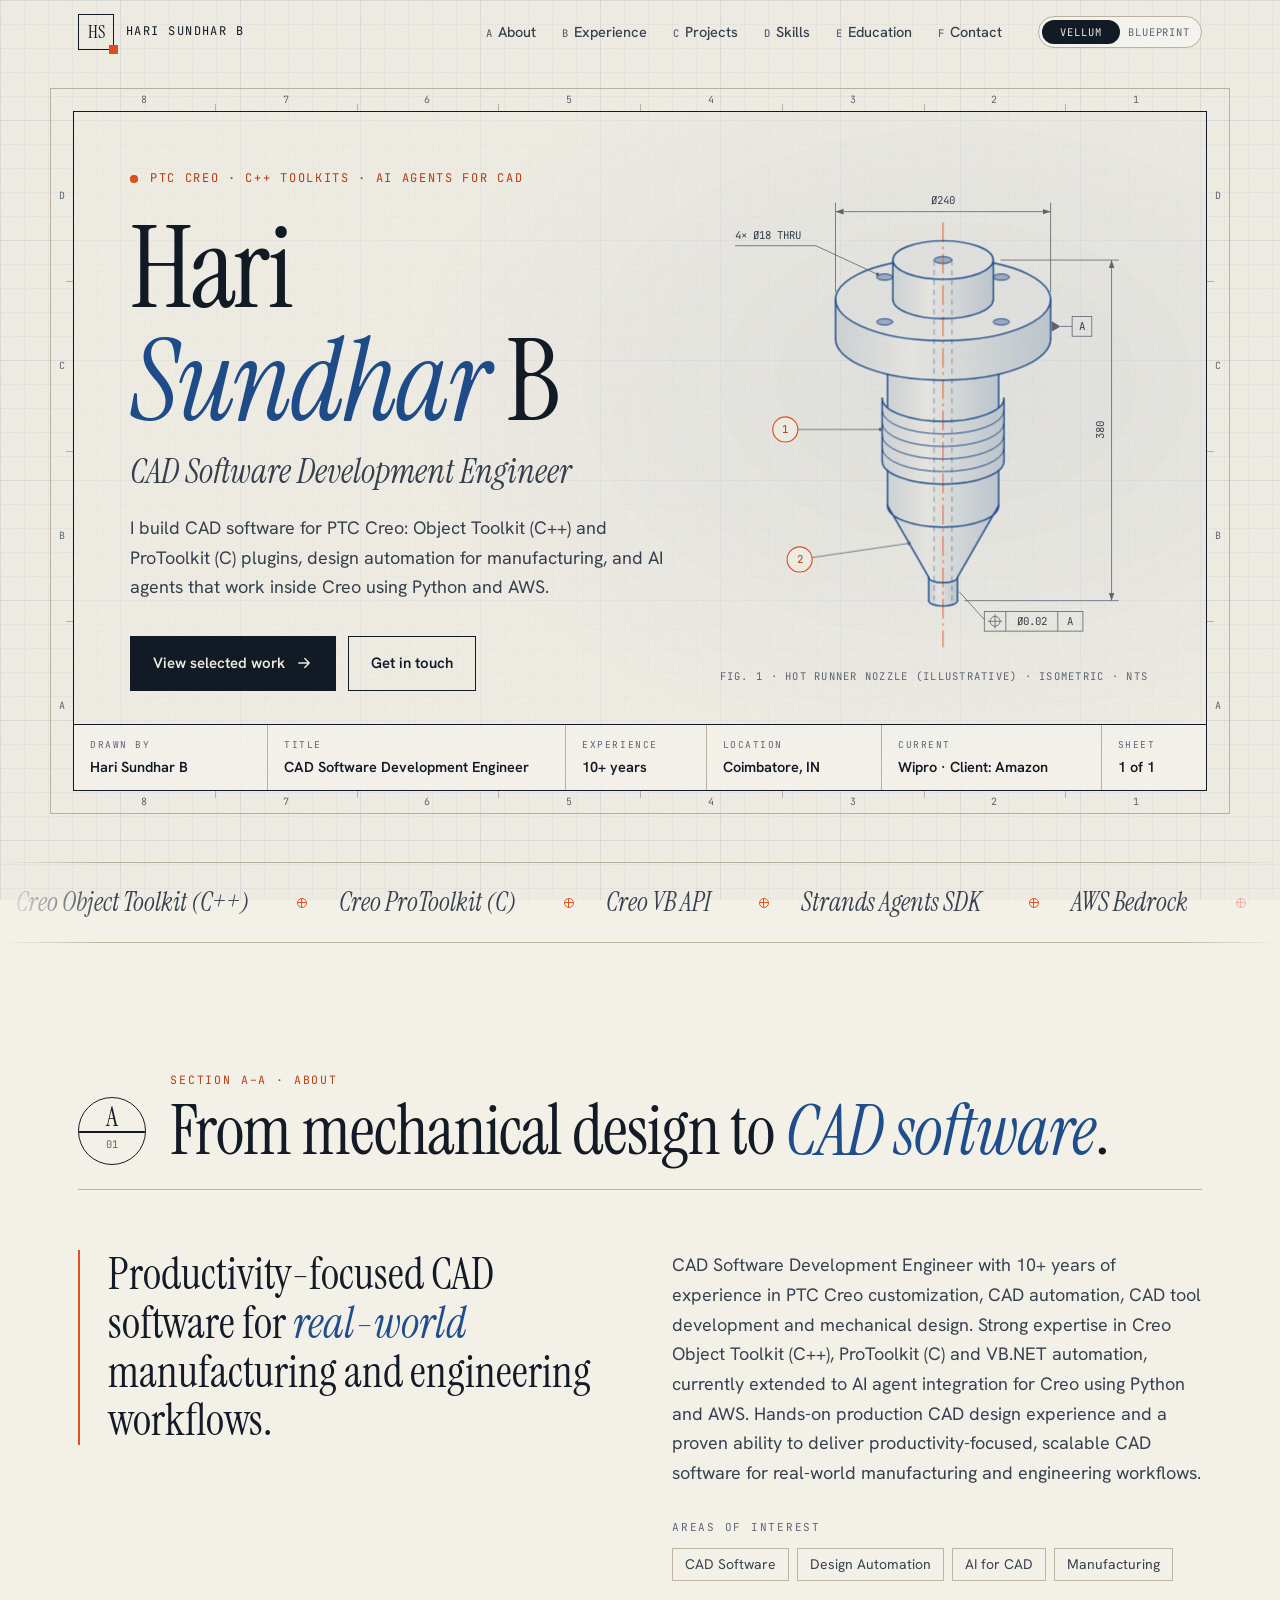
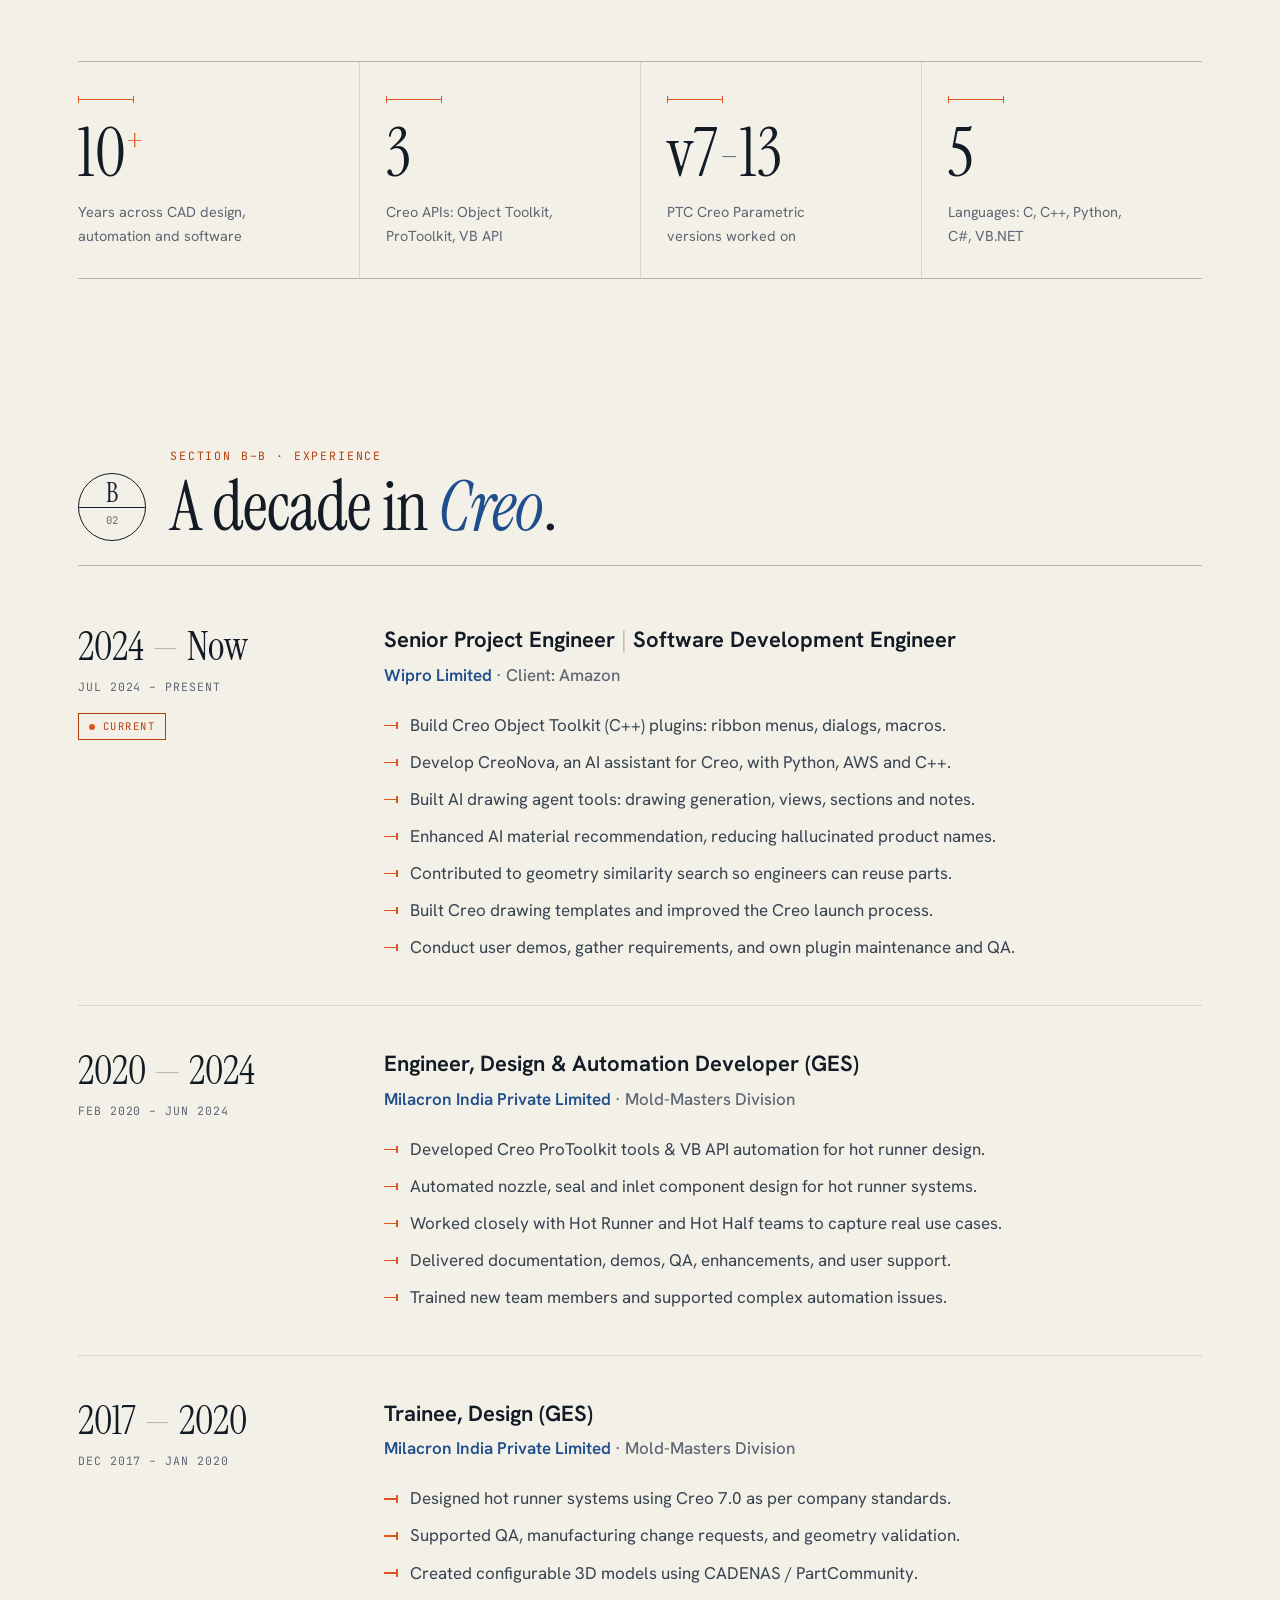
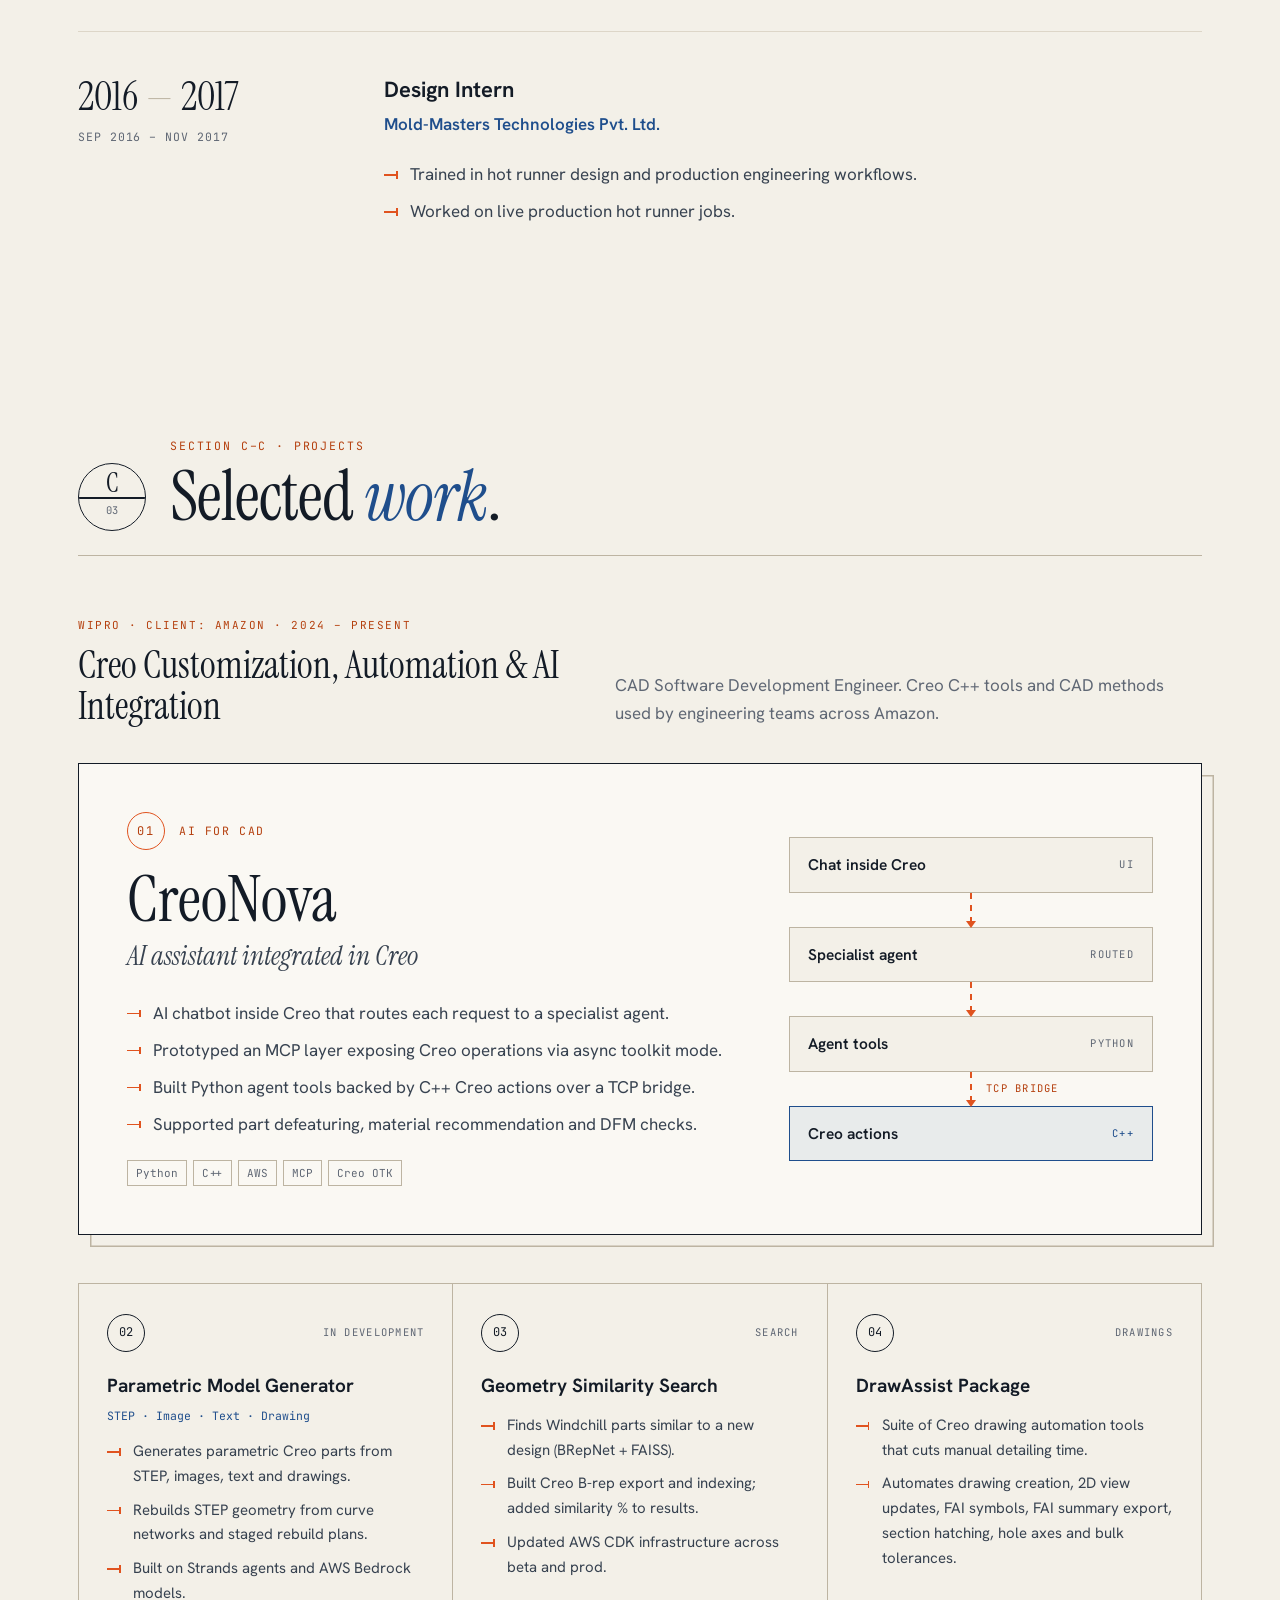
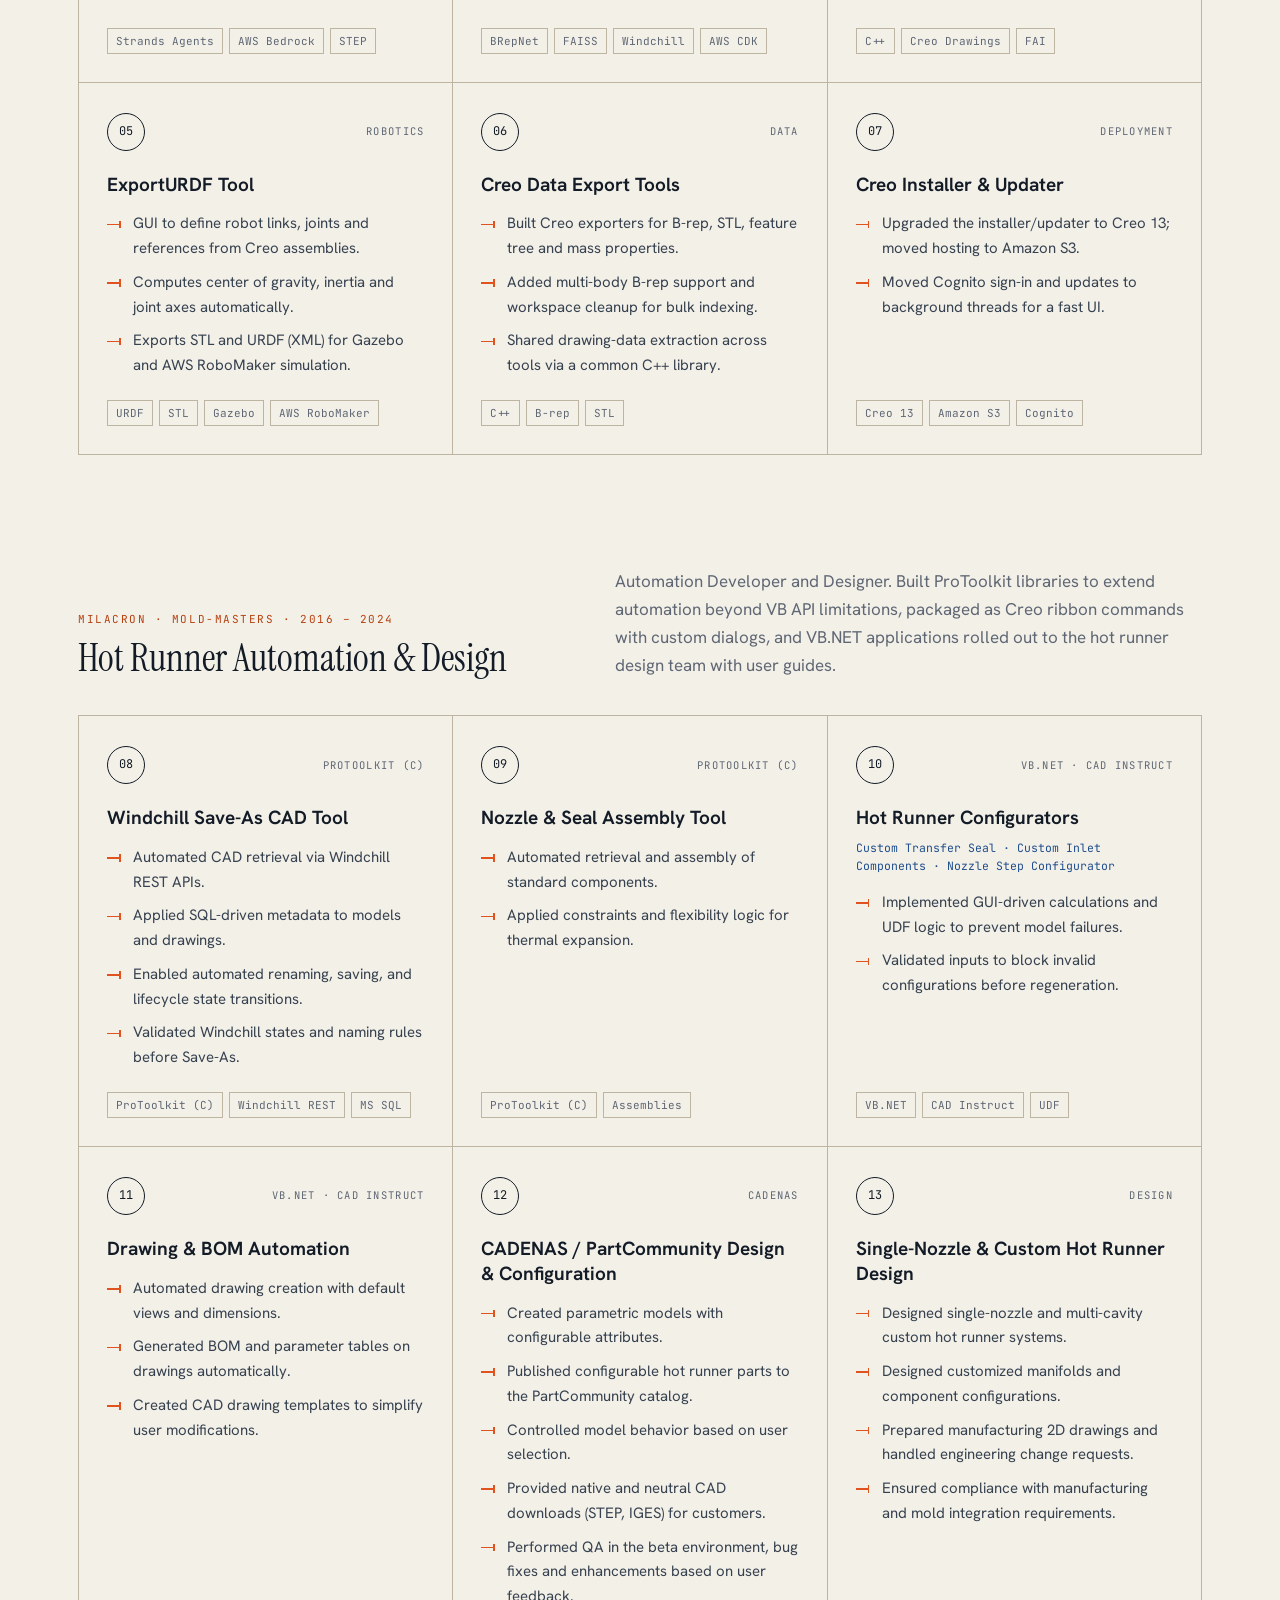
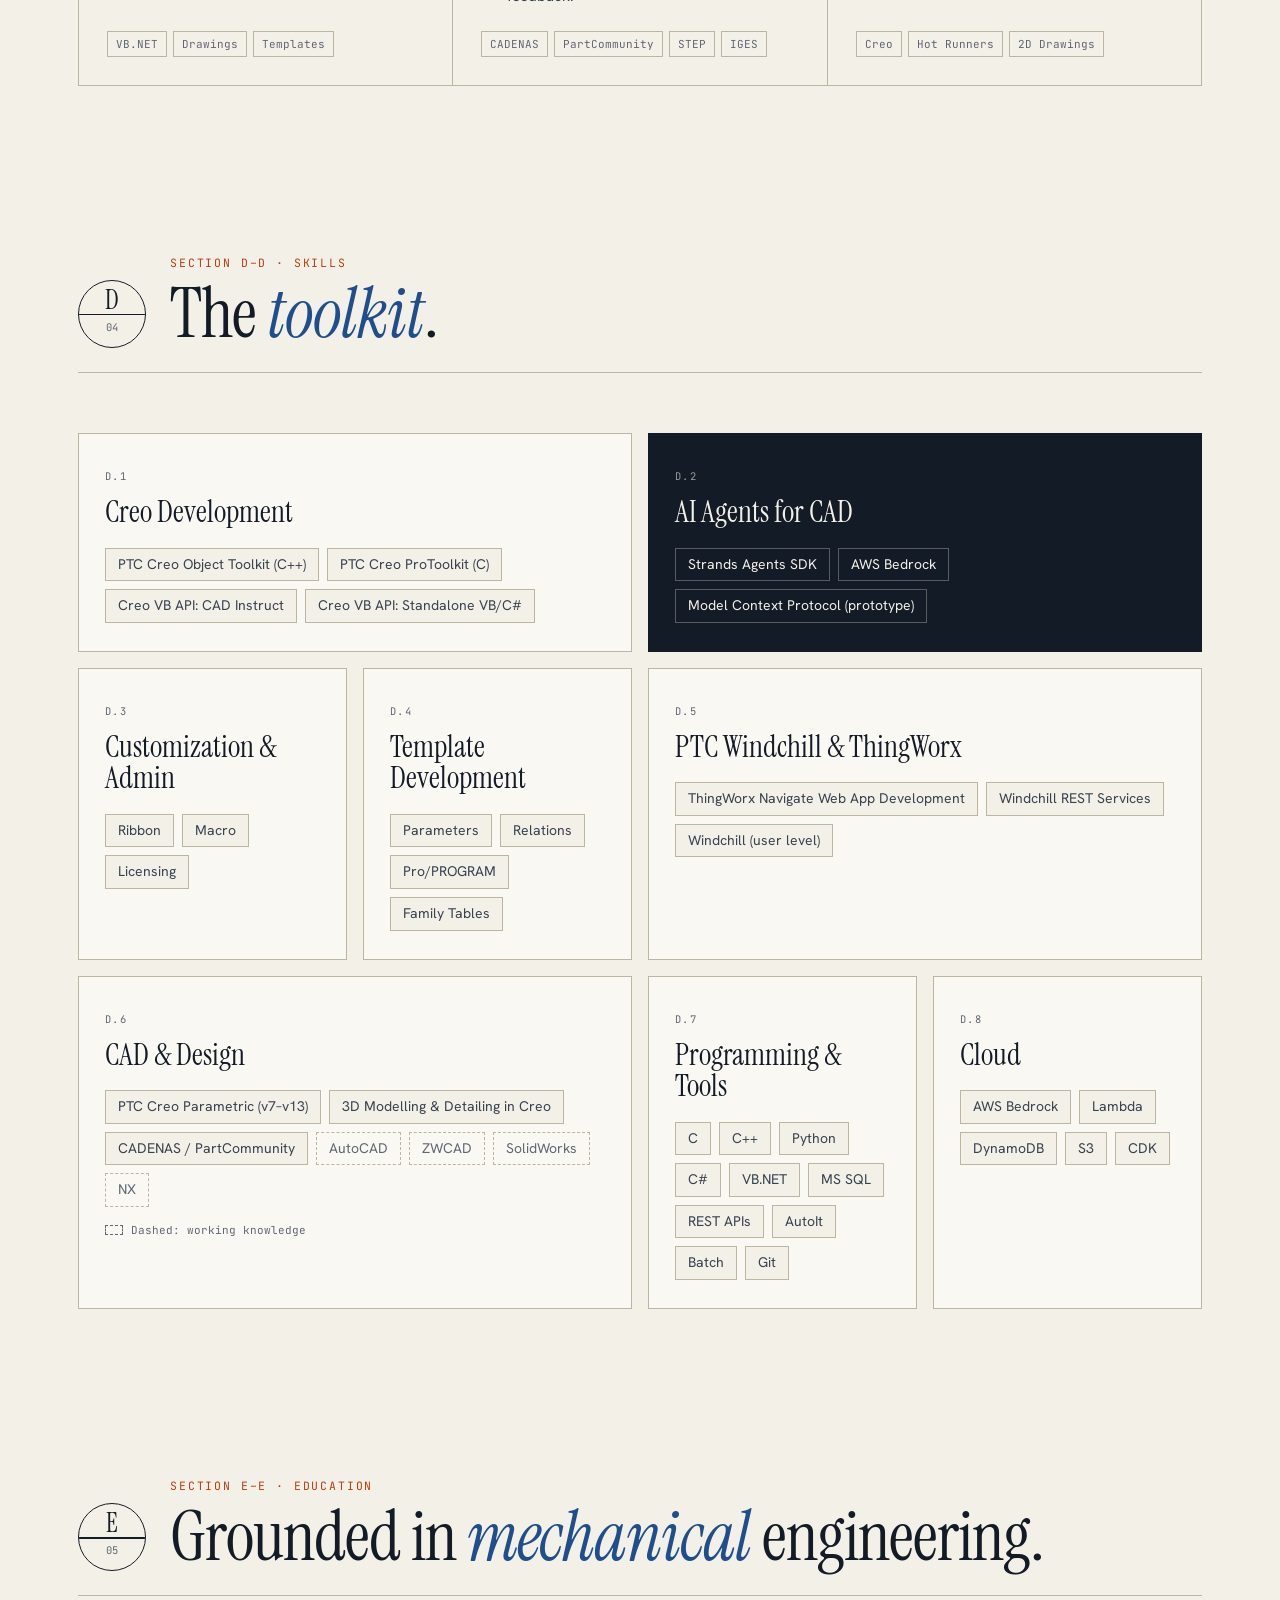
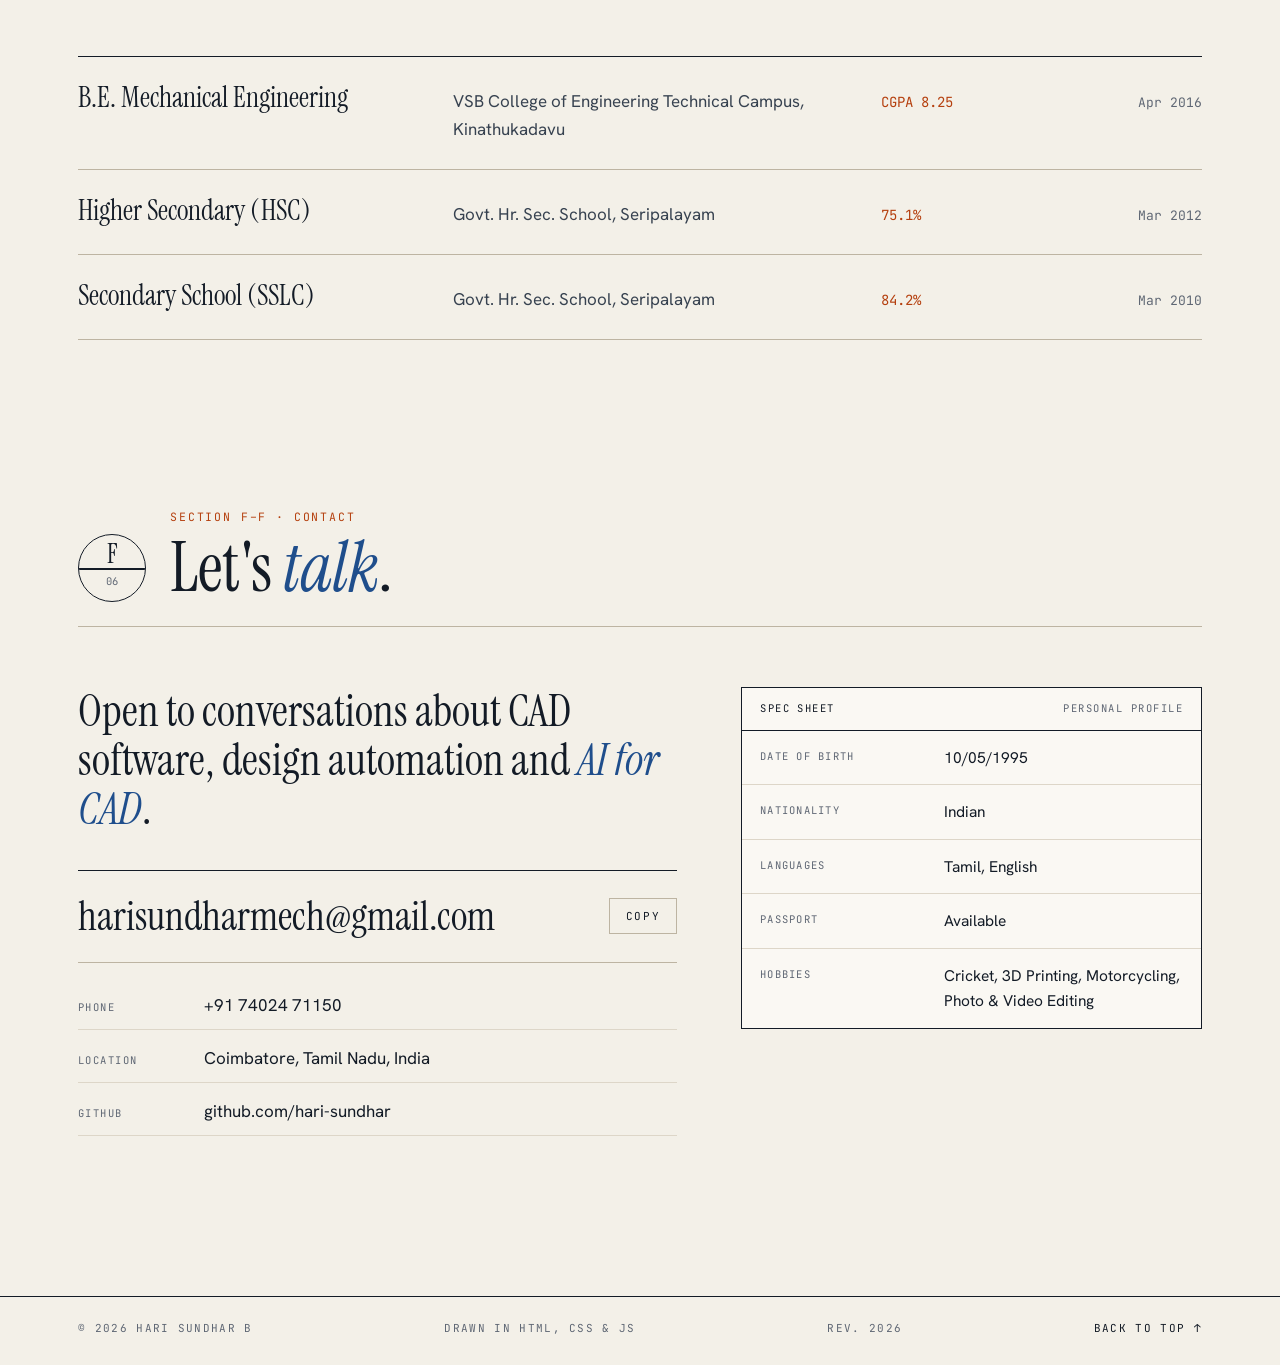
==== commit 5d3310c3: "Set default layout to v1" ====
--- a/index.html
+++ b/index.html
@@ -3,147 +3,331 @@
 <head>
   <meta charset="utf-8">
   <meta name="viewport" content="width=device-width, initial-scale=1">
-  <meta name="layout-version" content="v2">
-  <link rel="canonical" href="https://hari-sundhar.github.io/">
   <title>Hari Sundhar B | CAD Software Development Engineer</title>
   <meta name="description" content="CAD Software Development Engineer with 10+ years of experience in PTC Creo customization, CAD automation, CAD tool development and AI agent integration for Creo.">
   <meta name="author" content="Hari Sundhar B">
-  <meta name="theme-color" content="#efede7">
-  <link rel="icon" href="assets/v2/favicon.svg" type="image/svg+xml">
+  <meta property="og:type" content="website">
+  <meta property="og:title" content="Hari Sundhar B | CAD Software Development Engineer">
+  <meta property="og:description" content="PTC Creo customization, CAD automation and AI agents for CAD. Creo Object Toolkit (C++), ProToolkit (C), VB.NET, Python and AWS.">
+  <meta property="og:url" content="https://hari-sundhar.github.io/">
+  <meta name="theme-color" content="#f3f0e8">
+  <meta name="layout-version" content="v1">
+  <link rel="canonical" href="https://hari-sundhar.github.io/">
+  <link rel="icon" href="favicon.svg" type="image/svg+xml">
   <link rel="preconnect" href="https://fonts.googleapis.com">
   <link rel="preconnect" href="https://fonts.gstatic.com" crossorigin>
-  <link rel="stylesheet" href="https://fonts.googleapis.com/css2?family=IBM+Plex+Mono:wght@400;500&family=IBM+Plex+Sans:wght@400;500;600&family=IBM+Plex+Serif:ital,wght@0,400;0,500;0,600;1,400&display=swap">
-  <link rel="stylesheet" href="assets/v2/styles.css">
+  <link rel="stylesheet" href="https://fonts.googleapis.com/css2?family=Hanken+Grotesk:wght@400;500;600;700&family=Instrument+Serif:ital@0;1&family=JetBrains+Mono:wght@400;500&display=swap">
+  <link rel="stylesheet" href="assets/v1/styles.css">
+  <script>
+    (function () {
+      var d = document.documentElement, saved = null;
+      d.classList.add("js");
+      try { saved = localStorage.getItem("theme"); } catch (e) {}
+      var dark = saved ? saved === "dark" : window.matchMedia("(prefers-color-scheme: dark)").matches;
+      d.dataset.theme = dark ? "dark" : "light";
+    })();
+  </script>
 </head>
 <body>
   <a class="skip-link" href="#main">Skip to content</a>
-
-  <!-- ============ SIDEBAR ============ -->
-  <aside class="sidebar" id="sidebar">
-    <div class="side-inner">
-      <div class="brand-row load" style="--d:.05s">
-        <a class="monogram" href="#top" aria-label="Back to top">HS</a>
-        <div class="brand-text">
-          <h1 class="name">Hari Sundhar B</h1>
-          <p class="title">CAD Software Development Engineer</p>
-        </div>
-        <button class="menu-btn" type="button" aria-expanded="false" aria-controls="side-panel">
-          <span class="menu-icon" aria-hidden="true"></span><span class="menu-label">Menu</span>
-        </button>
-      </div>
-
-      <div class="side-panel" id="side-panel">
-        <div class="side-panel-inner">
-          <p class="tagline load" style="--d:.15s">PTC Creo customization, design automation and AI agents for CAD.</p>
-
-          <nav class="side-nav load" style="--d:.25s" aria-label="Sections">
-            <ol>
-              <li><a href="#about"><span class="idx">01</span><span class="bar" aria-hidden="true"></span><span class="lbl">About</span></a></li>
-              <li><a href="#experience"><span class="idx">02</span><span class="bar" aria-hidden="true"></span><span class="lbl">Experience</span></a></li>
-              <li><a href="#projects"><span class="idx">03</span><span class="bar" aria-hidden="true"></span><span class="lbl">Projects</span></a></li>
-              <li><a href="#skills"><span class="idx">04</span><span class="bar" aria-hidden="true"></span><span class="lbl">Skills</span></a></li>
-              <li><a href="#education"><span class="idx">05</span><span class="bar" aria-hidden="true"></span><span class="lbl">Education</span></a></li>
-              <li><a href="#profile"><span class="idx">06</span><span class="bar" aria-hidden="true"></span><span class="lbl">Personal profile</span></a></li>
-              <li><a href="#contact"><span class="idx">07</span><span class="bar" aria-hidden="true"></span><span class="lbl">Contact</span></a></li>
-            </ol>
-          </nav>
-
-          <ul class="side-contact load" style="--d:.35s">
-            <li>
-              <svg viewBox="0 0 24 24" aria-hidden="true"><rect x="3" y="5" width="18" height="14" rx="2"/><path d="m3 7 9 6 9-6"/></svg>
-              <a href="mailto:harisundharmech@gmail.com">harisundharmech@gmail.com</a>
-            </li>
-            <li>
-              <svg viewBox="0 0 24 24" aria-hidden="true"><path d="M5 3h4l2 5-2.5 1.5a11 11 0 0 0 6 6L16 13l5 2v4a2 2 0 0 1-2 2A16 16 0 0 1 3 5a2 2 0 0 1 2-2z"/></svg>
-              <a href="tel:+917402471150">+91 74024 71150</a>
-            </li>
-            <li>
-              <svg viewBox="0 0 24 24" aria-hidden="true"><path d="M12 21s-7-6.2-7-11.5a7 7 0 0 1 14 0C19 14.8 12 21 12 21z"/><circle cx="12" cy="9.5" r="2.5"/></svg>
-              <span>Coimbatore, Tamil Nadu</span>
-            </li>
-            <li>
-              <svg viewBox="0 0 24 24" aria-hidden="true"><path d="M9 19c-4.3 1.4-4.3-2.5-6-3m12 5v-3.5c0-1 .1-1.4-.5-2 2.8-.3 5.5-1.4 5.5-6a4.6 4.6 0 0 0-1.3-3.2 4.2 4.2 0 0 0-.1-3.2s-1.1-.3-3.5 1.3a12.3 12.3 0 0 0-6.2 0C6.5 2.8 5.4 3.1 5.4 3.1a4.2 4.2 0 0 0-.1 3.2A4.6 4.6 0 0 0 4 9.5c0 4.6 2.7 5.7 5.5 6-.6.6-.6 1.2-.5 2V21"/></svg>
-              <a href="https://github.com/hari-sundhar" target="_blank" rel="noopener">github.com/hari-sundhar</a>
-            </li>
-          </ul>
+  <div class="progress" aria-hidden="true"></div>
+
+  <header class="site-header">
+    <div class="header-inner">
+      <a class="logo" href="#top" aria-label="Hari Sundhar B, back to top">
+        <span class="logo-mark">HS</span>
+        <span class="logo-text">Hari Sundhar B</span>
+      </a>
+      <nav id="site-nav" class="nav" aria-label="Sections">
+        <ul>
+          <li><a href="#about"><span>A</span>About</a></li>
+          <li><a href="#experience"><span>B</span>Experience</a></li>
+          <li><a href="#projects"><span>C</span>Projects</a></li>
+          <li><a href="#skills"><span>D</span>Skills</a></li>
+          <li><a href="#education"><span>E</span>Education</a></li>
+          <li><a href="#contact"><span>F</span>Contact</a></li>
+        </ul>
+      </nav>
+      <button class="theme-switch" type="button" role="switch" aria-checked="false" aria-label="Blueprint (dark) theme">
+        <span>Vellum</span><span>Blueprint</span>
+      </button>
+      <button class="menu-btn" type="button" aria-expanded="false" aria-controls="site-nav">
+        <span class="menu-lines" aria-hidden="true"></span>Menu
+      </button>
+    </div>
+  </header>
+
+  <main id="main">
+    <!-- ============ HERO / DRAWING SHEET ============ -->
+    <section id="top" class="hero">
+      <div class="sheet">
+        <div class="zones z-top" aria-hidden="true"><span>8</span><span>7</span><span>6</span><span>5</span><span>4</span><span>3</span><span>2</span><span>1</span></div>
+        <div class="zones z-bottom" aria-hidden="true"><span>8</span><span>7</span><span>6</span><span>5</span><span>4</span><span>3</span><span>2</span><span>1</span></div>
+        <div class="zones z-left" aria-hidden="true"><span>D</span><span>C</span><span>B</span><span>A</span></div>
+        <div class="zones z-right" aria-hidden="true"><span>D</span><span>C</span><span>B</span><span>A</span></div>
+
+        <div class="sheet-inner">
+          <div class="sheet-grid">
+            <div class="hero-copy">
+              <p class="kicker rise" style="--d:.1s"><span class="dot" aria-hidden="true"></span>PTC Creo · C++ toolkits · AI agents for CAD</p>
+              <h1 class="name">
+                <span class="ln"><span style="--d:.2s">Hari</span></span>
+                <span class="ln"><span style="--d:.32s"><em>Sundhar</em> B</span></span>
+              </h1>
+              <p class="role rise" style="--d:.5s">CAD Software Development Engineer</p>
+              <p class="lead rise" style="--d:.6s">
+                I build CAD software for PTC Creo: Object Toolkit (C++) and ProToolkit (C) plugins,
+                design automation for manufacturing, and AI agents that work inside Creo using Python and AWS.
+              </p>
+              <div class="cta rise" style="--d:.72s">
+                <a class="btn btn-solid" href="#projects">
+                  View selected work
+                  <svg viewBox="0 0 24 24" aria-hidden="true"><path d="M5 12h14M13 6l6 6-6 6"/></svg>
+                </a>
+                <a class="btn btn-line" href="mailto:harisundharmech@gmail.com">Get in touch</a>
+              </div>
+            </div>
+
+            <figure class="hero-figure">
+              <svg class="part" viewBox="0 0 500 540" role="img" aria-labelledby="fig-title">
+                <title id="fig-title">Isometric line drawing of a hot runner nozzle with dimensions, a datum and callout balloons</title>
+                <defs>
+                  <marker id="arw" viewBox="0 0 10 10" refX="10" refY="5" markerWidth="9" markerHeight="9" markerUnits="userSpaceOnUse" orient="auto-start-reverse">
+                    <path class="arrow" d="M0 1.5 10 5 0 8.5z"/>
+                  </marker>
+                  <linearGradient id="cyl" x1="0" x2="1" y1="0" y2="0">
+                    <stop offset="0" class="g-edge"/>
+                    <stop offset=".36" class="g-hi"/>
+                    <stop offset="1" class="g-dark"/>
+                  </linearGradient>
+                </defs>
+
+                <!-- shaded faces, back to front -->
+                <g class="faces">
+                  <path d="M244 450V476A16 6 0 0 0 276 476V450Z" fill="url(#cyl)"/>
+                  <path d="M198 370L244 450A16 6 0 0 0 276 450L322 370Z" fill="url(#cyl)"/>
+                  <path d="M198 190V370A62 24 0 0 0 322 370V190Z" fill="url(#cyl)"/>
+                  <path d="M192 250V320A68 26 0 0 0 328 320V250A68 26 0 0 1 192 250Z" fill="url(#cyl)"/>
+                  <path d="M140 140V184A120 46 0 0 0 380 184V140A120 46 0 0 1 140 140Z" fill="url(#cyl)"/>
+                  <ellipse class="top" cx="260" cy="140" rx="120" ry="46"/>
+                  <path d="M204 96V140A56 21.5 0 0 0 316 140V96A56 21.5 0 0 1 204 96Z" fill="url(#cyl)"/>
+                  <ellipse class="top" cx="260" cy="96" rx="56" ry="21.5"/>
+                  <ellipse class="hole" cx="260" cy="96" rx="10" ry="3.8"/>
+                  <ellipse class="hole" cx="195" cy="115" rx="9" ry="3.5"/>
+                  <ellipse class="hole" cx="325" cy="115" rx="9" ry="3.5"/>
+                  <ellipse class="hole" cx="195" cy="165" rx="9" ry="3.5"/>
+                  <ellipse class="hole" cx="325" cy="165" rx="9" ry="3.5"/>
+                </g>
+
+                <!-- centre line and hidden bore -->
+                <line class="cl" x1="260" y1="54" x2="260" y2="528"/>
+                <path class="hid" d="M250 96V476M270 96V476"/>
+
+                <!-- visible edges, drawn in sequence -->
+                <g class="edges">
+                  <path class="dl" pathLength="1" style="--d:.3s" d="M204 99.3A120 46 0 1 0 316 99.3"/>
+                  <path class="dl" pathLength="1" style="--d:.55s" d="M140 140V184"/>
+                  <path class="dl" pathLength="1" style="--d:.55s" d="M380 140V184"/>
+                  <path class="dl" pathLength="1" style="--d:.7s" d="M140 184A120 46 0 0 0 380 184"/>
+                  <ellipse class="dl" pathLength="1" style="--d:.45s" cx="260" cy="96" rx="56" ry="21.5"/>
+                  <path class="dl" pathLength="1" style="--d:.7s" d="M204 96V140"/>
+                  <path class="dl" pathLength="1" style="--d:.7s" d="M316 96V140"/>
+                  <path class="dl" pathLength="1" style="--d:.85s" d="M204 140A56 21.5 0 0 0 316 140"/>
+                  <ellipse class="dl thin" pathLength="1" style="--d:.95s" cx="260" cy="96" rx="10" ry="3.8"/>
+                  <ellipse class="dl thin" pathLength="1" style="--d:1s" cx="195" cy="115" rx="9" ry="3.5"/>
+                  <ellipse class="dl thin" pathLength="1" style="--d:1.05s" cx="325" cy="115" rx="9" ry="3.5"/>
+                  <ellipse class="dl thin" pathLength="1" style="--d:1.1s" cx="195" cy="165" rx="9" ry="3.5"/>
+                  <ellipse class="dl thin" pathLength="1" style="--d:1.15s" cx="325" cy="165" rx="9" ry="3.5"/>
+                  <path class="dl" pathLength="1" style="--d:.9s" d="M198 223.4V260.7M198 330.7V370"/>
+                  <path class="dl" pathLength="1" style="--d:.9s" d="M322 223.4V260.7M322 330.7V370"/>
+                  <path class="dl" pathLength="1" style="--d:1.05s" d="M192 250V320"/>
+                  <path class="dl" pathLength="1" style="--d:1.05s" d="M328 250V320"/>
+                  <path class="dl" pathLength="1" style="--d:1.1s" d="M192 250A68 26 0 0 0 328 250"/>
+                  <path class="dl" pathLength="1" style="--d:1.2s" d="M192 320A68 26 0 0 0 328 320"/>
+                  <path class="dl thin" pathLength="1" style="--d:1.25s" d="M192 264A68 26 0 0 0 328 264"/>
+                  <path class="dl thin" pathLength="1" style="--d:1.3s" d="M192 278A68 26 0 0 0 328 278"/>
+                  <path class="dl thin" pathLength="1" style="--d:1.35s" d="M192 292A68 26 0 0 0 328 292"/>
+                  <path class="dl thin" pathLength="1" style="--d:1.4s" d="M192 306A68 26 0 0 0 328 306"/>
+                  <path class="dl" pathLength="1" style="--d:1.2s" d="M198 370A62 24 0 0 0 322 370"/>
+                  <path class="dl" pathLength="1" style="--d:1.3s" d="M198 370L244 450"/>
+                  <path class="dl" pathLength="1" style="--d:1.3s" d="M322 370L276 450"/>
+                  <path class="dl" pathLength="1" style="--d:1.45s" d="M244 450A16 6 0 0 0 276 450"/>
+                  <path class="dl" pathLength="1" style="--d:1.5s" d="M244 450V476M276 450V476"/>
+                  <path class="dl" pathLength="1" style="--d:1.6s" d="M244 476A16 6 0 0 0 276 476"/>
+                </g>
+
+                <!-- annotation layer -->
+                <g class="dim" style="--d:2s">
+                  <path d="M140 132V32M380 132V32"/>
+                  <line x1="140" y1="42" x2="380" y2="42" marker-start="url(#arw)" marker-end="url(#arw)"/>
+                  <text x="260" y="34" text-anchor="middle">Ø240</text>
+                </g>
+                <g class="dim" style="--d:2.2s">
+                  <path d="M324 96H456M284 476H456"/>
+                  <line x1="448" y1="96" x2="448" y2="476" marker-start="url(#arw)" marker-end="url(#arw)"/>
+                  <text transform="translate(440 286) rotate(-90)" text-anchor="middle">380</text>
+                </g>
+                <g class="dim" style="--d:2.4s">
+                  <text x="28" y="72">4× Ø18 THRU</text>
+                  <path d="M28 80H118L187 112"/>
+                  <circle class="dot" cx="187" cy="112" r="2"/>
+                </g>
+                <g class="dim" style="--d:2.55s">
+                  <path d="M98 285H190"/>
+                  <circle class="dot" cx="190" cy="285" r="2"/>
+                  <path d="M113 428L222 412"/>
+                  <circle class="dot" cx="222" cy="412" r="2"/>
+                </g>
+                <g class="balloon" style="--d:2.65s"><circle cx="84" cy="285" r="14"/><text x="84" y="285">1</text></g>
+                <g class="balloon" style="--d:2.75s"><circle cx="100" cy="430" r="14"/><text x="100" y="430">2</text></g>
+                <g class="dim" style="--d:2.85s">
+                  <path class="tri" d="M381 164V176L391 170Z"/>
+                  <path d="M391 170H404"/>
+                  <rect x="404" y="159" width="22" height="22"/>
+                  <text x="415" y="174.5" text-anchor="middle">A</text>
+                </g>
+                <g class="dim" style="--d:2.95s">
+                  <path d="M278 466L306 497"/>
+                  <rect x="306" y="488" width="110" height="22"/>
+                  <path d="M330 488V510M388 488V510"/>
+                  <circle cx="318" cy="499" r="5.5"/>
+                  <path d="M318 491V507M310 499H326"/>
+                  <text x="359" y="503.5" text-anchor="middle">Ø0.02</text>
+                  <text x="402" y="503.5" text-anchor="middle">A</text>
+                </g>
+              </svg>
+              <figcaption>Fig. 1 · Hot runner nozzle (illustrative) · Isometric · NTS</figcaption>
+            </figure>
+          </div>
+
+          <dl class="title-block rise" style="--d:.9s">
+            <div><dt>Drawn by</dt><dd>Hari Sundhar B</dd></div>
+            <div><dt>Title</dt><dd>CAD Software Development Engineer</dd></div>
+            <div><dt>Experience</dt><dd>10+ years</dd></div>
+            <div><dt>Location</dt><dd>Coimbatore, IN</dd></div>
+            <div><dt>Current</dt><dd>Wipro · Client: Amazon</dd></div>
+            <div><dt>Sheet</dt><dd>1 of 1</dd></div>
+          </dl>
+
+          <div class="crosshair" aria-hidden="true">
+            <span class="xh-h"></span><span class="xh-v"></span><span class="xh-box"></span>
+            <span class="xh-read">X 0.0  Y 0.0</span>
+          </div>
         </div>
       </div>
+    </section>
+
+    <!-- ============ TICKER ============ -->
+    <div class="ticker" aria-label="Core skills">
+      <div class="ticker-track">
+        <ul>
+          <li>Creo Object Toolkit (C++)</li>
+          <li>Creo ProToolkit (C)</li>
+          <li>Creo VB API</li>
+          <li>Strands Agents SDK</li>
+          <li>AWS Bedrock</li>
+          <li>Model Context Protocol</li>
+          <li>Windchill REST Services</li>
+          <li>ThingWorx Navigate</li>
+          <li>Pro/PROGRAM</li>
+          <li>Family Tables</li>
+          <li>CADENAS / PartCommunity</li>
+          <li>Python</li>
+          <li>VB.NET</li>
+          <li>AWS CDK</li>
+        </ul>
+        <ul aria-hidden="true">
+          <li>Creo Object Toolkit (C++)</li>
+          <li>Creo ProToolkit (C)</li>
+          <li>Creo VB API</li>
+          <li>Strands Agents SDK</li>
+          <li>AWS Bedrock</li>
+          <li>Model Context Protocol</li>
+          <li>Windchill REST Services</li>
+          <li>ThingWorx Navigate</li>
+          <li>Pro/PROGRAM</li>
+          <li>Family Tables</li>
+          <li>CADENAS / PartCommunity</li>
+          <li>Python</li>
+          <li>VB.NET</li>
+          <li>AWS CDK</li>
+        </ul>
+      </div>
     </div>
-  </aside>
-
-  <!-- ============ CONTENT ============ -->
-  <main id="main" class="content">
-    <div class="content-inner">
-
-      <!-- Intro -->
-      <section id="top" class="intro">
-        <p class="eyebrow load" style="--d:.2s">PTC Creo · C++ toolkits · AI agents for CAD</p>
-        <h2 class="intro-title load" style="--d:.3s">Productivity-focused CAD software for <em>real-world</em> manufacturing and engineering workflows.</h2>
-        <p class="intro-lead load" style="--d:.42s">
-          I build CAD software for PTC Creo: Object Toolkit (C++) and ProToolkit (C) plugins,
-          design automation for manufacturing, and AI agents that work inside Creo using Python and AWS.
-        </p>
-        <div class="intro-cta load" style="--d:.54s">
-          <a class="btn btn-primary" href="#projects">View selected work</a>
-          <a class="btn btn-ghost" href="#contact">Get in touch</a>
+
+    <!-- ============ A · ABOUT ============ -->
+    <section id="about" class="section">
+      <div class="wrap">
+        <header class="sec-head reveal">
+          <span class="sec-mark" aria-hidden="true"><b>A</b><i>01</i></span>
+          <p class="sec-kicker">Section A–A · About</p>
+          <h2>From mechanical design to <em>CAD software</em>.</h2>
+        </header>
+
+        <div class="about">
+          <blockquote class="pull reveal">
+            Productivity-focused CAD software for <em>real-world</em> manufacturing and engineering workflows.
+          </blockquote>
+          <div class="about-body reveal">
+            <p>
+              CAD Software Development Engineer with 10+ years of experience in PTC Creo customization,
+              CAD automation, CAD tool development and mechanical design. Strong expertise in
+              Creo Object Toolkit (C++), ProToolkit (C) and VB.NET automation, currently extended to
+              AI agent integration for Creo using Python and AWS. Hands-on production CAD design experience
+              and a proven ability to deliver productivity-focused, scalable CAD software for real-world
+              manufacturing and engineering workflows.
+            </p>
+            <p class="mini-label">Areas of interest</p>
+            <ul class="chips">
+              <li>CAD Software</li>
+              <li>Design Automation</li>
+              <li>AI for CAD</li>
+              <li>Manufacturing</li>
+            </ul>
+          </div>
         </div>
-        <ul class="intro-meta load" style="--d:.64s">
-          <li><span class="k">Based in</span>Coimbatore, Tamil Nadu</li>
-          <li><span class="k">Currently</span>Wipro Limited (Client: Amazon)</li>
-          <li><span class="k">Experience</span>10+ years</li>
-        </ul>
-      </section>
-
-      <!-- 01 About -->
-      <section id="about" class="section">
+
+        <div class="stats">
+          <div class="stat reveal">
+            <p class="stat-num"><span data-count="10">10</span><sup>+</sup></p>
+            <p class="stat-lbl">Years across CAD design, automation and software</p>
+          </div>
+          <div class="stat reveal">
+            <p class="stat-num"><span data-count="3">3</span></p>
+            <p class="stat-lbl">Creo APIs: Object Toolkit, ProToolkit, VB API</p>
+          </div>
+          <div class="stat reveal">
+            <p class="stat-num">v7<small>–</small>13</p>
+            <p class="stat-lbl">PTC Creo Parametric versions worked on</p>
+          </div>
+          <div class="stat reveal">
+            <p class="stat-num"><span data-count="5">5</span></p>
+            <p class="stat-lbl">Languages: C, C++, Python, C#, VB.NET</p>
+          </div>
+        </div>
+      </div>
+    </section>
+
+    <!-- ============ B · EXPERIENCE ============ -->
+    <section id="experience" class="section">
+      <div class="wrap">
         <header class="sec-head reveal">
-          <p class="sec-label"><span>01</span>About</p>
-          <h2>Profile</h2>
+          <span class="sec-mark" aria-hidden="true"><b>B</b><i>02</i></span>
+          <p class="sec-kicker">Section B–B · Experience</p>
+          <h2>A decade in <em>Creo</em>.</h2>
         </header>
-        <p class="summary reveal">
-          CAD Software Development Engineer with 10+ years of experience in PTC Creo customization,
-          CAD automation, CAD tool development and mechanical design. Strong expertise in
-          Creo Object Toolkit (C++), ProToolkit (C) and VB.NET automation, currently extended to
-          AI agent integration for Creo using Python and AWS. Hands-on production CAD design experience
-          and a proven ability to deliver productivity-focused, scalable CAD software for real-world
-          manufacturing and engineering workflows.
-        </p>
-
-        <dl class="facts">
-          <div class="fact reveal"><dt>Years across CAD design, automation and software</dt><dd>10+</dd></div>
-          <div class="fact reveal"><dt>Creo APIs: Object Toolkit, ProToolkit, VB API</dt><dd>3</dd></div>
-          <div class="fact reveal"><dt>PTC Creo Parametric versions worked on</dt><dd>v7–v13</dd></div>
-          <div class="fact reveal"><dt>Languages: C, C++, Python, C#, VB.NET</dt><dd>5</dd></div>
-        </dl>
-
-        <div class="interests reveal">
-          <p class="mini-label">Areas of interest</p>
-          <ul class="chips">
-            <li>CAD Software</li>
-            <li>Design Automation</li>
-            <li>AI for CAD</li>
-            <li>Manufacturing</li>
-          </ul>
-        </div>
-      </section>
-
-      <!-- 02 Experience -->
-      <section id="experience" class="section">
-        <header class="sec-head reveal">
-          <p class="sec-label"><span>02</span>Experience</p>
-          <h2>Career</h2>
-        </header>
-
-        <ol class="timeline">
-          <li class="tl-item current reveal">
-            <div class="tl-date">
-              <span>Jul 2024 – Present</span>
-              <span class="now">Current</span>
-            </div>
-            <div class="tl-body">
+
+        <ol class="jobs">
+          <li class="job reveal">
+            <div class="job-when">
+              <span class="job-years">2024 <i>—</i> Now</span>
+              <span class="job-period">Jul 2024 – Present</span>
+              <span class="live">Current</span>
+            </div>
+            <div class="job-body">
               <h3>Senior Project Engineer <span class="sep">|</span> Software Development Engineer</h3>
-              <p class="org">Wipro Limited <span>· Client: Amazon</span></p>
-              <ul class="bullets">
+              <p class="job-co">Wipro Limited <span>· Client: Amazon</span></p>
+              <ul class="ticks">
                 <li>Build Creo Object Toolkit (C++) plugins: ribbon menus, dialogs, macros.</li>
                 <li>Develop CreoNova, an AI assistant for Creo, with Python, AWS and C++.</li>
                 <li>Built AI drawing agent tools: drawing generation, views, sections and notes.</li>
@@ -154,12 +338,15 @@
               </ul>
             </div>
           </li>
-          <li class="tl-item reveal">
-            <div class="tl-date"><span>Feb 2020 – Jun 2024</span></div>
-            <div class="tl-body">
+          <li class="job reveal">
+            <div class="job-when">
+              <span class="job-years">2020 <i>—</i> 2024</span>
+              <span class="job-period">Feb 2020 – Jun 2024</span>
+            </div>
+            <div class="job-body">
               <h3>Engineer, Design &amp; Automation Developer (GES)</h3>
-              <p class="org">Milacron India Private Limited <span>· Mold-Masters Division</span></p>
-              <ul class="bullets">
+              <p class="job-co">Milacron India Private Limited <span>· Mold-Masters Division</span></p>
+              <ul class="ticks">
                 <li>Developed Creo ProToolkit tools &amp; VB API automation for hot runner design.</li>
                 <li>Automated nozzle, seal and inlet component design for hot runner systems.</li>
                 <li>Worked closely with Hot Runner and Hot Half teams to capture real use cases.</li>
@@ -168,71 +355,86 @@
               </ul>
             </div>
           </li>
-          <li class="tl-item reveal">
-            <div class="tl-date"><span>Dec 2017 – Jan 2020</span></div>
-            <div class="tl-body">
+          <li class="job reveal">
+            <div class="job-when">
+              <span class="job-years">2017 <i>—</i> 2020</span>
+              <span class="job-period">Dec 2017 – Jan 2020</span>
+            </div>
+            <div class="job-body">
               <h3>Trainee, Design (GES)</h3>
-              <p class="org">Milacron India Private Limited <span>· Mold-Masters Division</span></p>
-              <ul class="bullets">
+              <p class="job-co">Milacron India Private Limited <span>· Mold-Masters Division</span></p>
+              <ul class="ticks">
                 <li>Designed hot runner systems using Creo 7.0 as per company standards.</li>
                 <li>Supported QA, manufacturing change requests, and geometry validation.</li>
                 <li>Created configurable 3D models using CADENAS / PartCommunity.</li>
               </ul>
             </div>
           </li>
-          <li class="tl-item reveal">
-            <div class="tl-date"><span>Sep 2016 – Nov 2017</span></div>
-            <div class="tl-body">
+          <li class="job reveal">
+            <div class="job-when">
+              <span class="job-years">2016 <i>—</i> 2017</span>
+              <span class="job-period">Sep 2016 – Nov 2017</span>
+            </div>
+            <div class="job-body">
               <h3>Design Intern</h3>
-              <p class="org">Mold-Masters Technologies Pvt. Ltd.</p>
-              <ul class="bullets">
+              <p class="job-co">Mold-Masters Technologies Pvt. Ltd.</p>
+              <ul class="ticks">
                 <li>Trained in hot runner design and production engineering workflows.</li>
                 <li>Worked on live production hot runner jobs.</li>
               </ul>
             </div>
           </li>
         </ol>
-      </section>
-
-      <!-- 03 Projects -->
-      <section id="projects" class="section">
+      </div>
+    </section>
+
+    <!-- ============ C · PROJECTS ============ -->
+    <section id="projects" class="section">
+      <div class="wrap">
         <header class="sec-head reveal">
-          <p class="sec-label"><span>03</span>Projects</p>
-          <h2>Selected work</h2>
+          <span class="sec-mark" aria-hidden="true"><b>C</b><i>03</i></span>
+          <p class="sec-kicker">Section C–C · Projects</p>
+          <h2>Selected <em>work</em>.</h2>
         </header>
 
         <div class="group">
           <div class="group-head reveal">
-            <p class="group-meta">Wipro · Client: Amazon · 2024 – Present</p>
-            <h3>Creo Customization, Automation &amp; AI Integration</h3>
+            <div>
+              <span class="group-meta">Wipro · Client: Amazon · 2024 – Present</span>
+              <h3>Creo Customization, Automation &amp; AI Integration</h3>
+            </div>
             <p>CAD Software Development Engineer. Creo C++ tools and CAD methods used by engineering teams across Amazon.</p>
           </div>
 
           <article class="feature reveal">
-            <p class="p-meta">Featured · AI for CAD</p>
-            <h4>CreoNova <span>AI assistant integrated in Creo</span></h4>
-            <ul class="bullets">
-              <li>AI chatbot inside Creo that routes each request to a specialist agent.</li>
-              <li>Prototyped an MCP layer exposing Creo operations via async toolkit mode.</li>
-              <li>Built Python agent tools backed by C++ Creo actions over a TCP bridge.</li>
-              <li>Supported part defeaturing, material recommendation and DFM checks.</li>
-            </ul>
-            <ol class="flow" aria-label="Request flow: chat inside Creo, routed to a specialist agent, Python agent tools, TCP bridge, C++ Creo actions">
-              <li><span>UI</span>Chat inside Creo</li>
-              <li><span>Routed</span>Specialist agent</li>
-              <li><span>Python</span>Agent tools</li>
-              <li class="bridge"><span>Socket</span>TCP bridge</li>
-              <li class="end"><span>C++</span>Creo actions</li>
-            </ol>
-            <ul class="tags"><li>Python</li><li>C++</li><li>AWS</li><li>MCP</li><li>Creo OTK</li></ul>
+            <div class="feature-copy">
+              <p class="feature-idx"><span class="balloon">01</span>AI for CAD</p>
+              <h4>CreoNova <em>AI assistant integrated in Creo</em></h4>
+              <ul class="ticks">
+                <li>AI chatbot inside Creo that routes each request to a specialist agent.</li>
+                <li>Prototyped an MCP layer exposing Creo operations via async toolkit mode.</li>
+                <li>Built Python agent tools backed by C++ Creo actions over a TCP bridge.</li>
+                <li>Supported part defeaturing, material recommendation and DFM checks.</li>
+              </ul>
+              <ul class="tags"><li>Python</li><li>C++</li><li>AWS</li><li>MCP</li><li>Creo OTK</li></ul>
+            </div>
+            <div class="flow" role="img" aria-label="Request flow: chat inside Creo, routed to a specialist agent, Python agent tools, TCP bridge, C++ Creo actions">
+              <div class="flow-node"><strong>Chat inside Creo</strong><span class="flow-k">UI</span></div>
+              <span class="flow-link"></span>
+              <div class="flow-node"><strong>Specialist agent</strong><span class="flow-k">Routed</span></div>
+              <span class="flow-link"></span>
+              <div class="flow-node"><strong>Agent tools</strong><span class="flow-k">Python</span></div>
+              <span class="flow-link"><em>TCP bridge</em></span>
+              <div class="flow-node end"><strong>Creo actions</strong><span class="flow-k">C++</span></div>
+            </div>
           </article>
 
           <div class="cards">
             <article class="card reveal">
-              <p class="p-meta">In development</p>
+              <div class="card-top"><span class="balloon">02</span><span class="card-meta">In development</span></div>
               <h4>Parametric Model Generator</h4>
-              <p class="p-sub">STEP · Image · Text · Drawing</p>
-              <ul class="bullets">
+              <p class="card-sub">STEP · Image · Text · Drawing</p>
+              <ul class="ticks">
                 <li>Generates parametric Creo parts from STEP, images, text and drawings.</li>
                 <li>Rebuilds STEP geometry from curve networks and staged rebuild plans.</li>
                 <li>Built on Strands agents and AWS Bedrock models.</li>
@@ -240,9 +442,9 @@
               <ul class="tags"><li>Strands Agents</li><li>AWS Bedrock</li><li>STEP</li></ul>
             </article>
             <article class="card reveal">
-              <p class="p-meta">Search</p>
+              <div class="card-top"><span class="balloon">03</span><span class="card-meta">Search</span></div>
               <h4>Geometry Similarity Search</h4>
-              <ul class="bullets">
+              <ul class="ticks">
                 <li>Finds Windchill parts similar to a new design (BRepNet + FAISS).</li>
                 <li>Built Creo B-rep export and indexing; added similarity % to results.</li>
                 <li>Updated AWS CDK infrastructure across beta and prod.</li>
@@ -250,18 +452,18 @@
               <ul class="tags"><li>BRepNet</li><li>FAISS</li><li>Windchill</li><li>AWS CDK</li></ul>
             </article>
             <article class="card reveal">
-              <p class="p-meta">Drawings</p>
+              <div class="card-top"><span class="balloon">04</span><span class="card-meta">Drawings</span></div>
               <h4>DrawAssist Package</h4>
-              <ul class="bullets">
+              <ul class="ticks">
                 <li>Suite of Creo drawing automation tools that cuts manual detailing time.</li>
                 <li>Automates drawing creation, 2D view updates, FAI symbols, FAI summary export, section hatching, hole axes and bulk tolerances.</li>
               </ul>
               <ul class="tags"><li>C++</li><li>Creo Drawings</li><li>FAI</li></ul>
             </article>
             <article class="card reveal">
-              <p class="p-meta">Robotics</p>
+              <div class="card-top"><span class="balloon">05</span><span class="card-meta">Robotics</span></div>
               <h4>ExportURDF Tool</h4>
-              <ul class="bullets">
+              <ul class="ticks">
                 <li>GUI to define robot links, joints and references from Creo assemblies.</li>
                 <li>Computes center of gravity, inertia and joint axes automatically.</li>
                 <li>Exports STL and URDF (XML) for Gazebo and AWS RoboMaker simulation.</li>
@@ -269,9 +471,9 @@
               <ul class="tags"><li>URDF</li><li>STL</li><li>Gazebo</li><li>AWS RoboMaker</li></ul>
             </article>
             <article class="card reveal">
-              <p class="p-meta">Data</p>
+              <div class="card-top"><span class="balloon">06</span><span class="card-meta">Data</span></div>
               <h4>Creo Data Export Tools</h4>
-              <ul class="bullets">
+              <ul class="ticks">
                 <li>Built Creo exporters for B-rep, STL, feature tree and mass properties.</li>
                 <li>Added multi-body B-rep support and workspace cleanup for bulk indexing.</li>
                 <li>Shared drawing-data extraction across tools via a common C++ library.</li>
@@ -279,9 +481,9 @@
               <ul class="tags"><li>C++</li><li>B-rep</li><li>STL</li></ul>
             </article>
             <article class="card reveal">
-              <p class="p-meta">Deployment</p>
+              <div class="card-top"><span class="balloon">07</span><span class="card-meta">Deployment</span></div>
               <h4>Creo Installer &amp; Updater</h4>
-              <ul class="bullets">
+              <ul class="ticks">
                 <li>Upgraded the installer/updater to Creo 13; moved hosting to Amazon S3.</li>
                 <li>Moved Cognito sign-in and updates to background threads for a fast UI.</li>
               </ul>
@@ -292,16 +494,18 @@
 
         <div class="group">
           <div class="group-head reveal">
-            <p class="group-meta">Milacron · Mold-Masters · 2016 – 2024</p>
-            <h3>Hot Runner Automation &amp; Design</h3>
+            <div>
+              <span class="group-meta">Milacron · Mold-Masters · 2016 – 2024</span>
+              <h3>Hot Runner Automation &amp; Design</h3>
+            </div>
             <p>Automation Developer and Designer. Built ProToolkit libraries to extend automation beyond VB API limitations, packaged as Creo ribbon commands with custom dialogs, and VB.NET applications rolled out to the hot runner design team with user guides.</p>
           </div>
 
           <div class="cards">
             <article class="card reveal">
-              <p class="p-meta">ProToolkit (C)</p>
+              <div class="card-top"><span class="balloon">08</span><span class="card-meta">ProToolkit (C)</span></div>
               <h4>Windchill Save-As CAD Tool</h4>
-              <ul class="bullets">
+              <ul class="ticks">
                 <li>Automated CAD retrieval via Windchill REST APIs.</li>
                 <li>Applied SQL-driven metadata to models and drawings.</li>
                 <li>Enabled automated renaming, saving, and lifecycle state transitions.</li>
@@ -310,28 +514,28 @@
               <ul class="tags"><li>ProToolkit (C)</li><li>Windchill REST</li><li>MS SQL</li></ul>
             </article>
             <article class="card reveal">
-              <p class="p-meta">ProToolkit (C)</p>
+              <div class="card-top"><span class="balloon">09</span><span class="card-meta">ProToolkit (C)</span></div>
               <h4>Nozzle &amp; Seal Assembly Tool</h4>
-              <ul class="bullets">
+              <ul class="ticks">
                 <li>Automated retrieval and assembly of standard components.</li>
                 <li>Applied constraints and flexibility logic for thermal expansion.</li>
               </ul>
               <ul class="tags"><li>ProToolkit (C)</li><li>Assemblies</li></ul>
             </article>
             <article class="card reveal">
-              <p class="p-meta">VB.NET · CAD Instruct</p>
+              <div class="card-top"><span class="balloon">10</span><span class="card-meta">VB.NET · CAD Instruct</span></div>
               <h4>Hot Runner Configurators</h4>
-              <p class="p-sub">Custom Transfer Seal · Custom Inlet Components · Nozzle Step Configurator</p>
-              <ul class="bullets">
+              <p class="card-sub">Custom Transfer Seal · Custom Inlet Components · Nozzle Step Configurator</p>
+              <ul class="ticks">
                 <li>Implemented GUI-driven calculations and UDF logic to prevent model failures.</li>
                 <li>Validated inputs to block invalid configurations before regeneration.</li>
               </ul>
               <ul class="tags"><li>VB.NET</li><li>CAD Instruct</li><li>UDF</li></ul>
             </article>
             <article class="card reveal">
-              <p class="p-meta">VB.NET · CAD Instruct</p>
+              <div class="card-top"><span class="balloon">11</span><span class="card-meta">VB.NET · CAD Instruct</span></div>
               <h4>Drawing &amp; BOM Automation</h4>
-              <ul class="bullets">
+              <ul class="ticks">
                 <li>Automated drawing creation with default views and dimensions.</li>
                 <li>Generated BOM and parameter tables on drawings automatically.</li>
                 <li>Created CAD drawing templates to simplify user modifications.</li>
@@ -339,9 +543,9 @@
               <ul class="tags"><li>VB.NET</li><li>Drawings</li><li>Templates</li></ul>
             </article>
             <article class="card reveal">
-              <p class="p-meta">CADENAS</p>
+              <div class="card-top"><span class="balloon">12</span><span class="card-meta">CADENAS</span></div>
               <h4>CADENAS / PartCommunity Design &amp; Configuration</h4>
-              <ul class="bullets">
+              <ul class="ticks">
                 <li>Created parametric models with configurable attributes.</li>
                 <li>Published configurable hot runner parts to the PartCommunity catalog.</li>
                 <li>Controlled model behavior based on user selection.</li>
@@ -351,9 +555,9 @@
               <ul class="tags"><li>CADENAS</li><li>PartCommunity</li><li>STEP</li><li>IGES</li></ul>
             </article>
             <article class="card reveal">
-              <p class="p-meta">Design</p>
+              <div class="card-top"><span class="balloon">13</span><span class="card-meta">Design</span></div>
               <h4>Single-Nozzle &amp; Custom Hot Runner Design</h4>
-              <ul class="bullets">
+              <ul class="ticks">
                 <li>Designed single-nozzle and multi-cavity custom hot runner systems.</li>
                 <li>Designed customized manifolds and component configurations.</li>
                 <li>Prepared manufacturing 2D drawings and handled engineering change requests.</li>
@@ -363,132 +567,170 @@
             </article>
           </div>
         </div>
-      </section>
-
-      <!-- 04 Skills -->
-      <section id="skills" class="section">
+      </div>
+    </section>
+
+    <!-- ============ D · SKILLS ============ -->
+    <section id="skills" class="section">
+      <div class="wrap">
         <header class="sec-head reveal">
-          <p class="sec-label"><span>04</span>Skills</p>
-          <h2>Capabilities</h2>
+          <span class="sec-mark" aria-hidden="true"><b>D</b><i>04</i></span>
+          <p class="sec-kicker">Section D–D · Skills</p>
+          <h2>The <em>toolkit</em>.</h2>
         </header>
 
-        <dl class="skills">
-          <div class="skill-row reveal">
-            <dt>Creo Development</dt>
-            <dd><ul class="chips"><li>PTC Creo Object Toolkit (C++)</li><li>PTC Creo ProToolkit (C)</li><li>Creo VB API: CAD Instruct</li><li>Creo VB API: Standalone VB/C#</li></ul></dd>
-          </div>
-          <div class="skill-row reveal">
-            <dt>AI Agents for CAD</dt>
-            <dd><ul class="chips"><li>Strands Agents SDK</li><li>AWS Bedrock</li><li>Model Context Protocol (prototype)</li></ul></dd>
-          </div>
-          <div class="skill-row reveal">
-            <dt>CAD Customization &amp; Administration</dt>
-            <dd><ul class="chips"><li>Ribbon</li><li>Macro</li><li>Licensing</li></ul></dd>
-          </div>
-          <div class="skill-row reveal">
-            <dt>CAD Template Development</dt>
-            <dd><ul class="chips"><li>Parameters</li><li>Relations</li><li>Pro/PROGRAM</li><li>Family Tables</li></ul></dd>
-          </div>
-          <div class="skill-row reveal">
-            <dt>PTC Windchill &amp; ThingWorx</dt>
-            <dd><ul class="chips"><li>ThingWorx Navigate Web App Development</li><li>Windchill REST Services</li><li>Windchill (user level)</li></ul></dd>
-          </div>
-          <div class="skill-row reveal">
-            <dt>CAD &amp; Design</dt>
-            <dd>
-              <ul class="chips"><li>PTC Creo Parametric (v7–v13)</li><li>3D Modelling &amp; Detailing in Creo</li><li>CADENAS / PartCommunity</li></ul>
-              <p class="wk"><span>Working knowledge:</span> AutoCAD, ZWCAD, SolidWorks, NX</p>
-            </dd>
-          </div>
-          <div class="skill-row reveal">
-            <dt>Programming &amp; Tools</dt>
-            <dd><ul class="chips"><li>C</li><li>C++</li><li>Python</li><li>C#</li><li>VB.NET</li><li>MS SQL</li><li>REST APIs</li><li>AutoIt</li><li>Batch</li><li>Git</li></ul></dd>
-          </div>
-          <div class="skill-row reveal">
-            <dt>Cloud</dt>
-            <dd><ul class="chips"><li>AWS Bedrock</li><li>Lambda</li><li>DynamoDB</li><li>S3</li><li>CDK</li></ul></dd>
-          </div>
-        </dl>
-      </section>
-
-      <!-- 05 Education -->
-      <section id="education" class="section">
+        <div class="bento">
+          <div class="cell w2 reveal">
+            <span class="cell-idx">D.1</span>
+            <h3>Creo Development</h3>
+            <ul class="chips">
+              <li>PTC Creo Object Toolkit (C++)</li>
+              <li>PTC Creo ProToolkit (C)</li>
+              <li>Creo VB API: CAD Instruct</li>
+              <li>Creo VB API: Standalone VB/C#</li>
+            </ul>
+          </div>
+          <div class="cell w2 hl reveal">
+            <span class="cell-idx">D.2</span>
+            <h3>AI Agents for CAD</h3>
+            <ul class="chips">
+              <li>Strands Agents SDK</li>
+              <li>AWS Bedrock</li>
+              <li>Model Context Protocol (prototype)</li>
+            </ul>
+          </div>
+          <div class="cell reveal">
+            <span class="cell-idx">D.3</span>
+            <h3>Customization &amp; Admin</h3>
+            <ul class="chips"><li>Ribbon</li><li>Macro</li><li>Licensing</li></ul>
+          </div>
+          <div class="cell reveal">
+            <span class="cell-idx">D.4</span>
+            <h3>Template Development</h3>
+            <ul class="chips"><li>Parameters</li><li>Relations</li><li>Pro/PROGRAM</li><li>Family Tables</li></ul>
+          </div>
+          <div class="cell w2 reveal">
+            <span class="cell-idx">D.5</span>
+            <h3>PTC Windchill &amp; ThingWorx</h3>
+            <ul class="chips">
+              <li>ThingWorx Navigate Web App Development</li>
+              <li>Windchill REST Services</li>
+              <li>Windchill (user level)</li>
+            </ul>
+          </div>
+          <div class="cell w2 reveal">
+            <span class="cell-idx">D.6</span>
+            <h3>CAD &amp; Design</h3>
+            <ul class="chips">
+              <li>PTC Creo Parametric (v7–v13)</li>
+              <li>3D Modelling &amp; Detailing in Creo</li>
+              <li>CADENAS / PartCommunity</li>
+              <li class="wk">AutoCAD</li>
+              <li class="wk">ZWCAD</li>
+              <li class="wk">SolidWorks</li>
+              <li class="wk">NX</li>
+            </ul>
+            <p class="note"><span class="note-swatch" aria-hidden="true"></span>Dashed: working knowledge</p>
+          </div>
+          <div class="cell reveal">
+            <span class="cell-idx">D.7</span>
+            <h3>Programming &amp; Tools</h3>
+            <ul class="chips">
+              <li>C</li><li>C++</li><li>Python</li><li>C#</li><li>VB.NET</li>
+              <li>MS SQL</li><li>REST APIs</li><li>AutoIt</li><li>Batch</li><li>Git</li>
+            </ul>
+          </div>
+          <div class="cell reveal">
+            <span class="cell-idx">D.8</span>
+            <h3>Cloud</h3>
+            <ul class="chips"><li>AWS Bedrock</li><li>Lambda</li><li>DynamoDB</li><li>S3</li><li>CDK</li></ul>
+          </div>
+        </div>
+      </div>
+    </section>
+
+    <!-- ============ E · EDUCATION ============ -->
+    <section id="education" class="section">
+      <div class="wrap">
         <header class="sec-head reveal">
-          <p class="sec-label"><span>05</span>Education</p>
-          <h2>Education</h2>
+          <span class="sec-mark" aria-hidden="true"><b>E</b><i>05</i></span>
+          <p class="sec-kicker">Section E–E · Education</p>
+          <h2>Grounded in <em>mechanical</em> engineering.</h2>
         </header>
 
         <ol class="edu">
           <li class="reveal">
-            <div>
-              <h3>B.E. Mechanical Engineering</h3>
-              <p class="school">VSB College of Engineering Technical Campus, Kinathukadavu</p>
-            </div>
+            <h3>B.E. Mechanical Engineering</h3>
+            <p class="school">VSB College of Engineering Technical Campus, Kinathukadavu</p>
             <p class="score">CGPA 8.25</p>
             <p class="date">Apr 2016</p>
           </li>
           <li class="reveal">
-            <div>
-              <h3>Higher Secondary Certificate (HSC)</h3>
-              <p class="school">Govt. Hr. Sec. School, Seripalayam</p>
-            </div>
+            <h3>Higher Secondary (HSC)</h3>
+            <p class="school">Govt. Hr. Sec. School, Seripalayam</p>
             <p class="score">75.1%</p>
             <p class="date">Mar 2012</p>
           </li>
           <li class="reveal">
-            <div>
-              <h3>Secondary School Leaving Certificate (SSLC)</h3>
-              <p class="school">Govt. Hr. Sec. School, Seripalayam</p>
-            </div>
+            <h3>Secondary School (SSLC)</h3>
+            <p class="school">Govt. Hr. Sec. School, Seripalayam</p>
             <p class="score">84.2%</p>
             <p class="date">Mar 2010</p>
           </li>
         </ol>
-      </section>
-
-      <!-- 06 Personal profile -->
-      <section id="profile" class="section">
+      </div>
+    </section>
+
+    <!-- ============ F · CONTACT ============ -->
+    <section id="contact" class="section">
+      <div class="wrap">
         <header class="sec-head reveal">
-          <p class="sec-label"><span>06</span>Personal profile</p>
-          <h2>Personal details</h2>
+          <span class="sec-mark" aria-hidden="true"><b>F</b><i>06</i></span>
+          <p class="sec-kicker">Section F–F · Contact</p>
+          <h2>Let's <em>talk</em>.</h2>
         </header>
 
-        <dl class="profile reveal">
-          <div><dt>Date of birth</dt><dd>10/05/1995</dd></div>
-          <div><dt>Nationality</dt><dd>Indian</dd></div>
-          <div><dt>Languages</dt><dd>Tamil, English</dd></div>
-          <div><dt>Passport</dt><dd>Available</dd></div>
-          <div class="wide"><dt>Hobbies</dt><dd>Cricket, 3D Printing, Motorcycling, Photo &amp; Video Editing</dd></div>
-        </dl>
-      </section>
-
-      <!-- 07 Contact -->
-      <section id="contact" class="section">
-        <header class="sec-head reveal">
-          <p class="sec-label"><span>07</span>Contact</p>
-          <h2>Get in touch</h2>
-        </header>
-
-        <p class="contact-lead reveal">Open to conversations about CAD software, design automation and <em>AI for CAD</em>.</p>
-        <div class="email-row reveal">
-          <a class="email" href="mailto:harisundharmech@gmail.com">harisundharmech@gmail.com</a>
-          <button class="copy" type="button" data-copy="harisundharmech@gmail.com">Copy email</button>
+        <div class="contact-grid">
+          <div class="contact-main reveal">
+            <p class="contact-lead">Open to conversations about CAD software, design automation and <em>AI for CAD</em>.</p>
+            <div class="email-row">
+              <a class="email" href="mailto:harisundharmech@gmail.com">harisundharmech@gmail.com</a>
+              <button class="copy" type="button" data-copy="harisundharmech@gmail.com">Copy</button>
+            </div>
+            <ul class="contact-links">
+              <li><span class="k">Phone</span><a href="tel:+917402471150">+91 74024 71150</a></li>
+              <li><span class="k">Location</span><span>Coimbatore, Tamil Nadu, India</span></li>
+              <li><span class="k">GitHub</span><a href="https://github.com/hari-sundhar" target="_blank" rel="noopener">github.com/hari-sundhar</a></li>
+            </ul>
+          </div>
+
+          <div class="spec reveal">
+            <p class="spec-head"><span>Spec sheet</span><span>Personal profile</span></p>
+            <table>
+              <tbody>
+                <tr><th scope="row">Date of birth</th><td>10/05/1995</td></tr>
+                <tr><th scope="row">Nationality</th><td>Indian</td></tr>
+                <tr><th scope="row">Languages</th><td>Tamil, English</td></tr>
+                <tr><th scope="row">Passport</th><td>Available</td></tr>
+                <tr><th scope="row">Hobbies</th><td>Cricket, 3D Printing, Motorcycling, Photo &amp; Video Editing</td></tr>
+              </tbody>
+            </table>
+          </div>
         </div>
-        <ul class="contact-list reveal">
-          <li><span class="k">Phone</span><a href="tel:+917402471150">+91 74024 71150</a></li>
-          <li><span class="k">Location</span><span>Coimbatore, Tamil Nadu, India</span></li>
-          <li><span class="k">GitHub</span><a href="https://github.com/hari-sundhar" target="_blank" rel="noopener">github.com/hari-sundhar</a></li>
-        </ul>
-      </section>
-
-      <footer class="footer">
-        <p>&copy; <span id="year">2026</span> Hari Sundhar B</p>
-        <a href="#top">Back to top <span aria-hidden="true">↑</span></a>
-      </footer>
+      </div>
+    </section>
+  </main>
+
+  <footer class="footer">
+    <div class="wrap footer-grid">
+      <p>&copy; <span id="year">2026</span> Hari Sundhar B</p>
+      <p>Drawn in HTML, CSS &amp; JS</p>
+      <p>Rev. 2026</p>
+      <a href="#top">Back to top <span aria-hidden="true">↑</span></a>
     </div>
-  </main>
-
-  <script src="assets/v2/script.js"></script>
+  </footer>
+
+  <script src="assets/v1/script.js"></script>
   <script src="assets/switcher.js" defer></script>
 </body>
 </html>
--- a/assets/v1/styles.css
+++ b/assets/v1/styles.css
@@ -0,0 +1,1433 @@
+/* =========================================================
+   Hari Sundhar B · Portfolio
+   Theme: engineering drawing sheet (Vellum / Blueprint)
+   ========================================================= */
+
+:root {
+  --paper: #f3f0e8;
+  --paper-2: #ebe6da;
+  --card: #faf8f3;
+  --ink: #131b26;
+  --ink-2: #374250;
+  --muted: #5f6774;
+  --rule: #ddd6c8;
+  --rule-strong: #bdb4a2;
+  --grid: rgba(31, 78, 140, 0.035);
+  --grid-strong: rgba(31, 78, 140, 0.07);
+  --accent: #e0531f;
+  --accent-ink: #b5400f;
+  --accent-soft: rgba(224, 83, 31, 0.1);
+  --draw: #1f4e8c;
+  --draw-soft: rgba(31, 78, 140, 0.08);
+  --on-accent: #ffffff;
+  --noise: 0.05;
+
+  --font-display: "Instrument Serif", "Iowan Old Style", "Palatino Linotype", Georgia, serif;
+  --font-body: "Hanken Grotesk", "Segoe UI", system-ui, sans-serif;
+  --font-mono: "JetBrains Mono", "Cascadia Mono", Consolas, monospace;
+
+  --wrap: 1180px;
+  --header-h: 64px;
+  --ease: cubic-bezier(0.2, 0.7, 0.2, 1);
+}
+
+[data-theme="dark"] {
+  --paper: #0b1a2e;
+  --paper-2: #0e2038;
+  --card: #0f2440;
+  --ink: #e9eff7;
+  --ink-2: #c3cfdd;
+  --muted: #8ba0b9;
+  --rule: #1c3555;
+  --rule-strong: #2c5080;
+  --grid: rgba(124, 196, 255, 0.035);
+  --grid-strong: rgba(124, 196, 255, 0.07);
+  --accent: #ff8a4c;
+  --accent-ink: #ffa070;
+  --accent-soft: rgba(255, 138, 76, 0.12);
+  --draw: #7cc4ff;
+  --draw-soft: rgba(124, 196, 255, 0.1);
+  --on-accent: #0b1a2e;
+  --noise: 0.07;
+}
+
+/* ---------- Base ---------- */
+*, *::before, *::after { box-sizing: border-box; }
+
+html {
+  scroll-behavior: smooth;
+  scroll-padding-top: calc(var(--header-h) + 16px);
+  -webkit-text-size-adjust: 100%;
+}
+
+body {
+  margin: 0;
+  background: var(--paper);
+  color: var(--ink);
+  font-family: var(--font-body);
+  font-size: 17px;
+  line-height: 1.65;
+  -webkit-font-smoothing: antialiased;
+  text-rendering: optimizeLegibility;
+  overflow-x: hidden;
+  transition: background-color 0.5s var(--ease), color 0.5s var(--ease);
+}
+
+/* drafting grid */
+body::before {
+  content: "";
+  position: fixed;
+  inset: 0;
+  z-index: -1;
+  pointer-events: none;
+  background-image:
+    linear-gradient(var(--grid-strong) 1px, transparent 1px),
+    linear-gradient(90deg, var(--grid-strong) 1px, transparent 1px),
+    linear-gradient(var(--grid) 1px, transparent 1px),
+    linear-gradient(90deg, var(--grid) 1px, transparent 1px);
+  background-size: 120px 120px, 120px 120px, 24px 24px, 24px 24px;
+}
+
+/* paper grain */
+body::after {
+  content: "";
+  position: fixed;
+  inset: 0;
+  z-index: 90;
+  pointer-events: none;
+  opacity: var(--noise);
+  background-image: url("data:image/svg+xml;utf8,<svg xmlns='http://www.w3.org/2000/svg' width='180' height='180'><filter id='n'><feTurbulence type='fractalNoise' baseFrequency='.85' numOctaves='3' stitchTiles='stitch'/><feColorMatrix values='0 0 0 0 0  0 0 0 0 0  0 0 0 0 0  0 0 0 .9 0'/></filter><rect width='100%' height='100%' filter='url(%23n)'/></svg>");
+}
+
+::selection { background: var(--accent); color: var(--on-accent); }
+
+a { color: inherit; }
+h1, h2, h3, h4 { margin: 0; font-weight: 400; }
+p { margin: 0; }
+ul, ol { margin: 0; padding: 0; list-style: none; }
+em { font-style: italic; }
+
+svg { display: block; }
+
+:focus-visible { outline: 2px solid var(--accent); outline-offset: 3px; }
+
+.skip-link {
+  position: absolute;
+  left: -999px;
+  top: 10px;
+  z-index: 100;
+  padding: 8px 14px;
+  background: var(--ink);
+  color: var(--paper);
+  font-family: var(--font-mono);
+  font-size: 13px;
+}
+.skip-link:focus { left: 10px; }
+
+.wrap { max-width: var(--wrap); margin: 0 auto; padding: 0 28px; }
+
+.progress {
+  position: fixed;
+  top: 0;
+  left: 0;
+  right: 0;
+  z-index: 80;
+  height: 2px;
+  background: var(--accent);
+  transform: scaleX(0);
+  transform-origin: left;
+}
+
+/* ---------- Header ---------- */
+.site-header {
+  position: fixed;
+  top: 0;
+  left: 0;
+  right: 0;
+  z-index: 70;
+  height: var(--header-h);
+  border-bottom: 1px solid transparent;
+  transition: background-color 0.35s, border-color 0.35s, backdrop-filter 0.35s;
+}
+.site-header.scrolled {
+  background: color-mix(in srgb, var(--paper) 82%, transparent);
+  -webkit-backdrop-filter: blur(12px) saturate(140%);
+  backdrop-filter: blur(12px) saturate(140%);
+  border-bottom-color: var(--rule);
+}
+.header-inner {
+  max-width: var(--wrap);
+  height: 100%;
+  margin: 0 auto;
+  padding: 0 28px;
+  display: flex;
+  align-items: center;
+  gap: 24px;
+}
+
+.logo {
+  display: flex;
+  align-items: center;
+  gap: 12px;
+  text-decoration: none;
+  color: var(--ink);
+}
+.logo-mark {
+  position: relative;
+  display: grid;
+  place-items: center;
+  width: 36px;
+  height: 36px;
+  border: 1.5px solid var(--ink);
+  font-family: var(--font-display);
+  font-size: 18px;
+  line-height: 1;
+  transition: transform 0.5s var(--ease);
+}
+.logo-mark::after {
+  content: "";
+  position: absolute;
+  right: -5px;
+  bottom: -5px;
+  width: 9px;
+  height: 9px;
+  background: var(--accent);
+  transition: transform 0.5s var(--ease);
+}
+.logo:hover .logo-mark::after { transform: translate(-27px, -27px); }
+.logo-text {
+  font-family: var(--font-mono);
+  font-size: 12px;
+  letter-spacing: 0.12em;
+  text-transform: uppercase;
+}
+
+.nav { margin-left: auto; }
+.nav ul { display: flex; gap: 2px; }
+.nav a {
+  position: relative;
+  display: flex;
+  align-items: baseline;
+  gap: 6px;
+  padding: 8px 12px;
+  color: var(--ink-2);
+  font-size: 14.5px;
+  font-weight: 500;
+  text-decoration: none;
+  transition: color 0.25s;
+}
+.nav a span {
+  font-family: var(--font-mono);
+  font-size: 10.5px;
+  color: var(--muted);
+}
+.nav a::after {
+  content: "";
+  position: absolute;
+  left: 12px;
+  right: 12px;
+  bottom: 3px;
+  height: 1.5px;
+  background: var(--accent);
+  transform: scaleX(0);
+  transform-origin: left;
+  transition: transform 0.4s var(--ease);
+}
+.nav a:hover, .nav a.active { color: var(--ink); }
+.nav a:hover::after, .nav a.active::after { transform: scaleX(1); }
+.nav a.active span { color: var(--accent-ink); }
+
+.theme-switch {
+  position: relative;
+  display: inline-flex;
+  padding: 3px;
+  border: 1px solid var(--rule-strong);
+  border-radius: 999px;
+  background: var(--card);
+  cursor: pointer;
+  font-family: var(--font-mono);
+  font-size: 10.5px;
+  letter-spacing: 0.08em;
+  text-transform: uppercase;
+}
+.theme-switch::before {
+  content: "";
+  position: absolute;
+  top: 3px;
+  bottom: 3px;
+  left: 3px;
+  width: 78px;
+  border-radius: 999px;
+  background: var(--ink);
+  transition: transform 0.45s var(--ease);
+}
+[data-theme="dark"] .theme-switch::before { transform: translateX(78px); }
+.theme-switch span {
+  position: relative;
+  width: 78px;
+  padding: 5px 0;
+  text-align: center;
+  color: var(--muted);
+  transition: color 0.35s;
+}
+[data-theme="light"] .theme-switch span:first-child,
+[data-theme="dark"] .theme-switch span:last-child { color: var(--paper); }
+
+.menu-btn {
+  display: none;
+  align-items: center;
+  gap: 10px;
+  padding: 8px 12px;
+  border: 1px solid var(--rule-strong);
+  background: var(--card);
+  color: var(--ink);
+  cursor: pointer;
+  font-family: var(--font-mono);
+  font-size: 11px;
+  letter-spacing: 0.1em;
+  text-transform: uppercase;
+}
+.menu-lines {
+  position: relative;
+  width: 16px;
+  height: 1.5px;
+  background: currentColor;
+  transition: background-color 0.2s;
+}
+.menu-lines::before, .menu-lines::after {
+  content: "";
+  position: absolute;
+  left: 0;
+  width: 16px;
+  height: 1.5px;
+  background: currentColor;
+  transition: transform 0.35s var(--ease);
+}
+.menu-lines::before { top: -5px; }
+.menu-lines::after { top: 5px; }
+.menu-btn[aria-expanded="true"] .menu-lines { background: transparent; }
+.menu-btn[aria-expanded="true"] .menu-lines::before { transform: translateY(5px) rotate(45deg); }
+.menu-btn[aria-expanded="true"] .menu-lines::after { transform: translateY(-5px) rotate(-45deg); }
+
+/* ---------- Hero: drawing sheet ---------- */
+.hero {
+  max-width: calc(var(--wrap) + 56px);
+  margin: 0 auto;
+  padding: calc(var(--header-h) + 24px) 28px 48px;
+}
+
+.sheet {
+  position: relative;
+  padding: 22px;
+  border: 1px solid var(--rule-strong);
+}
+
+.zones {
+  position: absolute;
+  display: flex;
+  pointer-events: none;
+  font-family: var(--font-mono);
+  font-size: 10px;
+  color: var(--muted);
+}
+.zones span { position: relative; flex: 1; display: grid; place-items: center; }
+.z-top, .z-bottom { left: 22px; right: 22px; height: 22px; }
+.z-top { top: 0; }
+.z-bottom { bottom: 0; }
+.z-left, .z-right { top: 22px; bottom: 22px; width: 22px; flex-direction: column; }
+.z-left { left: 0; }
+.z-right { right: 0; }
+.z-top span + span::before,
+.z-bottom span + span::before {
+  content: "";
+  position: absolute;
+  left: 0;
+  width: 1px;
+  height: 7px;
+  background: var(--rule-strong);
+}
+.z-top span + span::before { bottom: 0; }
+.z-bottom span + span::before { top: 0; }
+.z-left span + span::before,
+.z-right span + span::before {
+  content: "";
+  position: absolute;
+  top: 0;
+  width: 7px;
+  height: 1px;
+  background: var(--rule-strong);
+}
+.z-left span + span::before { right: 0; }
+.z-right span + span::before { left: 0; }
+
+.sheet-inner {
+  position: relative;
+  overflow: hidden;
+  border: 1.5px solid var(--ink);
+  background:
+    radial-gradient(70% 80% at 78% 40%, var(--draw-soft), transparent 70%),
+    color-mix(in srgb, var(--paper) 60%, transparent);
+  cursor: crosshair;
+}
+
+.sheet-grid {
+  display: grid;
+  grid-template-columns: 1.1fr 0.9fr;
+  align-items: center;
+  gap: 32px;
+  min-height: min(68vh, 620px);
+  padding: 56px 48px 32px 56px;
+}
+
+.kicker {
+  display: flex;
+  align-items: center;
+  gap: 12px;
+  margin-bottom: 26px;
+  font-family: var(--font-mono);
+  font-size: 12px;
+  letter-spacing: 0.14em;
+  text-transform: uppercase;
+  color: var(--accent-ink);
+}
+.dot {
+  position: relative;
+  width: 8px;
+  height: 8px;
+  border-radius: 50%;
+  background: var(--accent);
+}
+.dot::after {
+  content: "";
+  position: absolute;
+  inset: 0;
+  border-radius: 50%;
+  border: 1px solid var(--accent);
+  animation: ping 2.6s var(--ease) infinite;
+}
+
+.name {
+  font-family: var(--font-display);
+  font-size: clamp(60px, 9vw, 124px);
+  line-height: 0.92;
+  letter-spacing: -0.02em;
+}
+.name .ln {
+  display: block;
+  overflow: hidden;
+  padding: 0.06em 0.14em 0.08em 0;
+  margin: -0.06em 0 -0.08em;
+}
+.name .ln > span {
+  display: block;
+  translate: 0 110%;
+  animation: line-up 1.1s var(--ease) forwards;
+  animation-delay: var(--d, 0s);
+}
+.name em { color: var(--draw); }
+
+.role {
+  margin-top: 18px;
+  font-family: var(--font-display);
+  font-style: italic;
+  font-size: clamp(24px, 2.8vw, 34px);
+  line-height: 1.2;
+  color: var(--ink-2);
+}
+.lead {
+  max-width: 540px;
+  margin-top: 20px;
+  font-size: 18px;
+  color: var(--ink-2);
+}
+
+.cta { display: flex; flex-wrap: wrap; gap: 12px; margin-top: 34px; }
+.btn {
+  display: inline-flex;
+  align-items: center;
+  gap: 10px;
+  padding: 14px 22px;
+  border: 1.5px solid var(--ink);
+  font-size: 15px;
+  font-weight: 600;
+  text-decoration: none;
+  cursor: pointer;
+  transition: background-color 0.3s, color 0.3s, border-color 0.3s, transform 0.3s var(--ease);
+}
+.btn svg {
+  width: 18px;
+  height: 18px;
+  fill: none;
+  stroke: currentColor;
+  stroke-width: 1.8;
+  stroke-linecap: round;
+  stroke-linejoin: round;
+  transition: transform 0.35s var(--ease);
+}
+.btn:hover { transform: translateY(-2px); }
+.btn:hover svg { transform: translateX(4px); }
+.btn-solid { background: var(--ink); color: var(--paper); }
+.btn-solid:hover { background: var(--accent); border-color: var(--accent); color: var(--on-accent); }
+.btn-line { color: var(--ink); background: transparent; }
+.btn-line:hover { background: var(--ink); color: var(--paper); }
+
+/* staggered load-in */
+.rise {
+  opacity: 0;
+  translate: 0 18px;
+  animation: rise 1s var(--ease) forwards;
+  animation-delay: var(--d, 0s);
+}
+
+/* figure */
+.hero-figure {
+  margin: 0;
+  translate: calc(var(--mx, 0) * -10px) calc(var(--my, 0) * -10px);
+  transition: translate 0.6s var(--ease);
+}
+.part { width: 100%; height: auto; max-height: 560px; overflow: visible; }
+.hero-figure figcaption {
+  margin-top: 10px;
+  text-align: center;
+  font-family: var(--font-mono);
+  font-size: 10.5px;
+  letter-spacing: 0.12em;
+  text-transform: uppercase;
+  color: var(--muted);
+  opacity: 0;
+  animation: fade 0.8s ease forwards 2.6s;
+}
+
+.part .faces { opacity: 0; animation: fade 1.2s ease forwards 1.6s; }
+.part .g-edge { stop-color: color-mix(in srgb, var(--draw) 16%, var(--paper)); }
+.part .g-hi { stop-color: color-mix(in srgb, var(--draw) 4%, var(--paper)); }
+.part .g-dark { stop-color: color-mix(in srgb, var(--draw) 24%, var(--paper)); }
+.part .top { fill: color-mix(in srgb, var(--draw) 7%, var(--paper)); }
+.part .hole { fill: color-mix(in srgb, var(--draw) 40%, var(--paper)); }
+
+.part .dl {
+  fill: none;
+  stroke: var(--draw);
+  stroke-width: 1.6;
+  stroke-linecap: round;
+  stroke-linejoin: round;
+  stroke-dasharray: 1;
+  stroke-dashoffset: 1;
+  animation: draw 1.4s var(--ease) forwards;
+  animation-delay: var(--d, 0s);
+}
+.part .dl.thin { stroke-width: 1.1; }
+
+.part .cl {
+  stroke: var(--accent);
+  stroke-width: 1;
+  stroke-dasharray: 22 5 3 5;
+  opacity: 0;
+  animation: fade 0.8s ease forwards 0.15s;
+}
+.part .hid {
+  fill: none;
+  stroke: var(--draw);
+  stroke-width: 1;
+  stroke-dasharray: 6 5;
+  opacity: 0;
+  animation: fade-half 0.8s ease forwards 1.9s;
+}
+
+.part .dim {
+  opacity: 0;
+  animation: rise 0.8s var(--ease) forwards;
+  animation-delay: var(--d, 0s);
+}
+.part .dim path,
+.part .dim line,
+.part .dim rect,
+.part .dim circle {
+  fill: none;
+  stroke: var(--muted);
+  stroke-width: 0.9;
+}
+.part .dim .dot, .part .dim .tri, .part .arrow { fill: var(--muted); stroke: none; }
+.part text {
+  font-family: var(--font-mono);
+  font-size: 12px;
+  fill: var(--ink-2);
+  stroke: none;
+}
+
+.part .balloon {
+  opacity: 0;
+  transform-box: fill-box;
+  transform-origin: center;
+  animation: pop 0.6s var(--ease) forwards;
+  animation-delay: var(--d, 0s);
+}
+.part .balloon circle { fill: var(--paper); stroke: var(--accent); stroke-width: 1.3; }
+.part .balloon text {
+  fill: var(--accent-ink);
+  text-anchor: middle;
+  dominant-baseline: central;
+}
+
+/* title block */
+.title-block {
+  display: grid;
+  grid-template-columns: 1.1fr 1.7fr 0.8fr 1fr 1.25fr 0.6fr;
+  margin: 0;
+  border-top: 1.5px solid var(--ink);
+  background: color-mix(in srgb, var(--card) 70%, transparent);
+}
+.title-block > div {
+  padding: 12px 16px 14px;
+  border-left: 1px solid var(--rule-strong);
+}
+.title-block > div:first-child { border-left: 0; }
+.title-block dt {
+  font-family: var(--font-mono);
+  font-size: 9.5px;
+  letter-spacing: 0.16em;
+  text-transform: uppercase;
+  color: var(--muted);
+}
+.title-block dd { margin: 4px 0 0; font-size: 14.5px; font-weight: 600; line-height: 1.35; }
+
+/* CAD crosshair */
+.crosshair {
+  position: absolute;
+  inset: 0;
+  pointer-events: none;
+  opacity: 0;
+  transition: opacity 0.3s;
+}
+.sheet-inner:hover .crosshair { opacity: 1; }
+.xh-h, .xh-v, .xh-box, .xh-read { position: absolute; top: 0; left: 0; }
+.xh-h {
+  right: 0;
+  height: 1px;
+  background: var(--accent);
+  opacity: 0.35;
+  transform: translateY(var(--cy, 0));
+}
+.xh-v {
+  bottom: 0;
+  width: 1px;
+  background: var(--accent);
+  opacity: 0.35;
+  transform: translateX(var(--cx, 0));
+}
+.xh-box {
+  width: 12px;
+  height: 12px;
+  border: 1px solid var(--accent);
+  transform: translate(calc(var(--cx, 0) - 6px), calc(var(--cy, 0) - 6px));
+}
+.xh-read {
+  padding: 3px 7px;
+  background: var(--ink);
+  color: var(--paper);
+  font-family: var(--font-mono);
+  font-size: 10.5px;
+  white-space: pre;
+  transform: translate(calc(var(--cx, 0) + 14px), calc(var(--cy, 0) + 14px));
+}
+
+/* ---------- Ticker ---------- */
+.ticker {
+  overflow: hidden;
+  border-top: 1px solid var(--rule-strong);
+  border-bottom: 1px solid var(--rule-strong);
+  -webkit-mask-image: linear-gradient(90deg, transparent, #000 8%, #000 92%, transparent);
+  mask-image: linear-gradient(90deg, transparent, #000 8%, #000 92%, transparent);
+}
+.ticker-track {
+  display: flex;
+  width: max-content;
+  animation: marquee 70s linear infinite;
+}
+.ticker:hover .ticker-track { animation-play-state: paused; }
+.ticker ul { display: flex; }
+.ticker li {
+  display: flex;
+  align-items: center;
+  gap: 32px;
+  padding: 18px 16px;
+  font-family: var(--font-display);
+  font-style: italic;
+  font-size: 26px;
+  white-space: nowrap;
+  color: var(--ink-2);
+}
+.ticker li::after {
+  content: "";
+  width: 10px;
+  height: 10px;
+  margin-left: 16px;
+  border: 1.4px solid var(--accent);
+  border-radius: 50%;
+  background:
+    linear-gradient(var(--accent) 0 0) center / 100% 1.4px no-repeat,
+    linear-gradient(var(--accent) 0 0) center / 1.4px 100% no-repeat;
+}
+
+/* ---------- Sections ---------- */
+.section { padding: 128px 0 40px; }
+
+.sec-head {
+  display: grid;
+  grid-template-columns: auto 1fr;
+  align-items: end;
+  gap: 6px 24px;
+  margin-bottom: 60px;
+  padding-bottom: 24px;
+  border-bottom: 1px solid var(--rule-strong);
+}
+.sec-mark {
+  grid-row: span 2;
+  position: relative;
+  display: grid;
+  grid-template-rows: 1fr 1fr;
+  width: 68px;
+  height: 68px;
+  border: 1.5px solid var(--ink);
+  border-radius: 50%;
+  overflow: hidden;
+  text-align: center;
+}
+.sec-mark::before {
+  content: "";
+  position: absolute;
+  left: 0;
+  right: 0;
+  top: 50%;
+  height: 1.5px;
+  background: var(--ink);
+}
+.sec-mark b {
+  align-self: end;
+  padding-bottom: 1px;
+  font-family: var(--font-display);
+  font-weight: 400;
+  font-size: 26px;
+  line-height: 1;
+}
+.sec-mark i {
+  padding-top: 5px;
+  font-family: var(--font-mono);
+  font-style: normal;
+  font-size: 10.5px;
+  color: var(--muted);
+}
+.sec-kicker {
+  font-family: var(--font-mono);
+  font-size: 11.5px;
+  letter-spacing: 0.16em;
+  text-transform: uppercase;
+  color: var(--accent-ink);
+}
+.sec-head h2 {
+  font-family: var(--font-display);
+  font-size: clamp(40px, 5.4vw, 72px);
+  line-height: 1;
+  letter-spacing: -0.015em;
+}
+.sec-head h2 em { color: var(--draw); }
+
+/* reveal on scroll */
+.js .reveal { opacity: 0; }
+.js .reveal.in {
+  animation: reveal 0.9s var(--ease) both;
+  animation-delay: calc(var(--i, 0) * 90ms);
+}
+
+/* ---------- About ---------- */
+.about {
+  display: grid;
+  grid-template-columns: 1fr 1fr;
+  gap: 64px;
+  align-items: start;
+}
+.pull {
+  margin: 0;
+  padding-left: 28px;
+  border-left: 2px solid var(--accent);
+  font-family: var(--font-display);
+  font-size: clamp(30px, 3.4vw, 46px);
+  line-height: 1.12;
+}
+.pull em { color: var(--draw); }
+.about-body p:first-child { font-size: 18px; color: var(--ink-2); }
+.mini-label {
+  margin: 30px 0 12px;
+  font-family: var(--font-mono);
+  font-size: 11px;
+  letter-spacing: 0.16em;
+  text-transform: uppercase;
+  color: var(--muted);
+}
+
+.chips { display: flex; flex-wrap: wrap; gap: 8px; }
+.chips li {
+  padding: 6px 12px;
+  border: 1px solid var(--rule-strong);
+  background: var(--paper);
+  color: var(--ink-2);
+  font-size: 14px;
+  line-height: 1.4;
+  transition: border-color 0.25s, color 0.25s;
+}
+.chips li:hover { border-color: var(--accent); color: var(--ink); }
+.chips li.wk { border-style: dashed; color: var(--muted); background: transparent; }
+
+.stats {
+  display: grid;
+  grid-template-columns: repeat(4, 1fr);
+  margin-top: 80px;
+  border-top: 1px solid var(--rule-strong);
+  border-bottom: 1px solid var(--rule-strong);
+}
+.stat {
+  position: relative;
+  padding: 34px 26px 30px;
+  border-left: 1px solid var(--rule);
+}
+.stat:first-child { border-left: 0; padding-left: 0; }
+.stat::before {
+  /* mini dimension line */
+  content: "";
+  display: block;
+  width: 56px;
+  height: 7px;
+  margin-bottom: 18px;
+  border-left: 1px solid var(--accent);
+  border-right: 1px solid var(--accent);
+  background: linear-gradient(var(--accent) 0 0) center / 100% 1px no-repeat;
+}
+.stat-num {
+  font-family: var(--font-display);
+  font-size: clamp(48px, 5.2vw, 70px);
+  line-height: 1;
+}
+.stat-num sup { font-size: 0.5em; vertical-align: 0.7em; color: var(--accent); }
+.stat-num small { font-size: 0.6em; vertical-align: 0.22em; color: var(--muted); margin: 0 0.04em; }
+.stat-lbl { margin-top: 12px; max-width: 24ch; font-size: 14.5px; color: var(--muted); }
+
+/* ---------- Experience ---------- */
+.jobs { position: relative; }
+.job {
+  position: relative;
+  display: grid;
+  grid-template-columns: 250px 1fr;
+  gap: 56px;
+  padding: 44px 0;
+  border-top: 1px solid var(--rule);
+}
+.job:first-child { border-top: 0; padding-top: 0; }
+.job-when {
+  position: sticky;
+  top: calc(var(--header-h) + 28px);
+  align-self: start;
+}
+.job-years {
+  display: block;
+  font-family: var(--font-display);
+  font-size: 40px;
+  line-height: 1;
+  white-space: nowrap;
+  transition: color 0.3s;
+}
+.job-years i { font-style: normal; color: var(--rule-strong); }
+.job:hover .job-years { color: var(--draw); }
+.job-period {
+  display: block;
+  margin-top: 12px;
+  font-family: var(--font-mono);
+  font-size: 11.5px;
+  letter-spacing: 0.08em;
+  text-transform: uppercase;
+  color: var(--muted);
+}
+.live {
+  display: inline-flex;
+  align-items: center;
+  gap: 8px;
+  margin-top: 16px;
+  padding: 4px 10px;
+  border: 1px solid currentColor;
+  font-family: var(--font-mono);
+  font-size: 10.5px;
+  letter-spacing: 0.14em;
+  text-transform: uppercase;
+  color: var(--accent-ink);
+}
+.live::before {
+  content: "";
+  width: 6px;
+  height: 6px;
+  border-radius: 50%;
+  background: var(--accent);
+  animation: blink 2s ease-in-out infinite;
+}
+.job h3 {
+  font-family: var(--font-body);
+  font-size: 22px;
+  font-weight: 650;
+  line-height: 1.3;
+}
+.job h3 .sep { color: var(--rule-strong); font-weight: 400; }
+.job-co { margin: 6px 0 22px; font-weight: 600; color: var(--draw); }
+.job-co span { font-weight: 500; color: var(--muted); }
+
+.ticks { display: grid; gap: 9px; }
+.ticks li {
+  position: relative;
+  padding-left: 26px;
+  color: var(--ink-2);
+}
+.ticks li::before {
+  content: "";
+  position: absolute;
+  left: 0;
+  top: 0.82em;
+  width: 13px;
+  height: 1.5px;
+  background: var(--accent);
+}
+.ticks li::after {
+  content: "";
+  position: absolute;
+  left: 12px;
+  top: calc(0.82em - 3px);
+  width: 1.5px;
+  height: 7.5px;
+  background: var(--accent);
+}
+
+/* ---------- Projects ---------- */
+.group + .group { margin-top: 112px; }
+.group-head {
+  display: grid;
+  grid-template-columns: 1fr 1.2fr;
+  gap: 48px;
+  align-items: end;
+  margin-bottom: 36px;
+}
+.group-meta {
+  display: block;
+  margin-bottom: 10px;
+  font-family: var(--font-mono);
+  font-size: 11px;
+  letter-spacing: 0.14em;
+  text-transform: uppercase;
+  color: var(--accent-ink);
+}
+.group-head h3 { font-family: var(--font-display); font-size: clamp(30px, 3vw, 40px); line-height: 1.08; }
+.group-head p { color: var(--muted); }
+
+.balloon {
+  display: inline-grid;
+  place-items: center;
+  flex-shrink: 0;
+  width: 38px;
+  height: 38px;
+  border: 1.3px solid var(--ink);
+  border-radius: 50%;
+  font-family: var(--font-mono);
+  font-size: 12px;
+  transition: background-color 0.3s, color 0.3s, border-color 0.3s, transform 0.5s var(--ease);
+}
+
+.feature {
+  position: relative;
+  display: grid;
+  grid-template-columns: 1.25fr 0.75fr;
+  gap: 56px;
+  margin-bottom: 48px;
+  padding: 48px;
+  border: 1.5px solid var(--ink);
+  background: var(--card);
+  box-shadow: 12px 12px 0 -1.5px var(--paper), 12px 12px 0 0 var(--rule-strong);
+}
+.feature-idx {
+  display: flex;
+  align-items: center;
+  gap: 14px;
+  margin-bottom: 18px;
+  font-family: var(--font-mono);
+  font-size: 11.5px;
+  letter-spacing: 0.14em;
+  text-transform: uppercase;
+  color: var(--accent-ink);
+}
+.feature-idx .balloon { border-color: var(--accent); color: var(--accent-ink); }
+.feature h4 {
+  margin-bottom: 26px;
+  font-family: var(--font-display);
+  font-size: clamp(44px, 5vw, 64px);
+  line-height: 1;
+}
+.feature h4 em {
+  display: block;
+  margin-top: 8px;
+  font-size: 0.42em;
+  line-height: 1.2;
+  color: var(--ink-2);
+}
+
+.flow { display: flex; flex-direction: column; justify-content: center; }
+.flow-node {
+  display: flex;
+  justify-content: space-between;
+  align-items: center;
+  gap: 16px;
+  padding: 14px 18px;
+  border: 1px solid var(--rule-strong);
+  background: var(--paper);
+  transition: border-color 0.3s, transform 0.4s var(--ease);
+}
+.flow-node:hover { border-color: var(--accent); transform: translateX(4px); }
+.flow-node strong { font-size: 15.5px; font-weight: 600; }
+.flow-k {
+  font-family: var(--font-mono);
+  font-size: 10.5px;
+  letter-spacing: 0.12em;
+  text-transform: uppercase;
+  color: var(--muted);
+}
+.flow-node.end { border-color: var(--draw); background: var(--draw-soft); }
+.flow-node.end .flow-k { color: var(--draw); }
+.flow-link {
+  position: relative;
+  width: 2px;
+  height: 34px;
+  margin: 0 auto;
+  background: repeating-linear-gradient(to bottom, var(--accent) 0 6px, transparent 6px 12px);
+  background-size: 2px 12px;
+  animation: flow 0.9s linear infinite;
+}
+.flow-link::after {
+  content: "";
+  position: absolute;
+  left: 50%;
+  bottom: -1px;
+  transform: translateX(-50%);
+  border-left: 5px solid transparent;
+  border-right: 5px solid transparent;
+  border-top: 7px solid var(--accent);
+}
+.flow-link em {
+  position: absolute;
+  top: 50%;
+  left: 16px;
+  transform: translateY(-50%);
+  font-family: var(--font-mono);
+  font-style: normal;
+  font-size: 10.5px;
+  letter-spacing: 0.12em;
+  text-transform: uppercase;
+  white-space: nowrap;
+  color: var(--accent-ink);
+}
+
+.cards {
+  display: grid;
+  grid-template-columns: repeat(3, 1fr);
+  border-top: 1px solid var(--rule-strong);
+  border-left: 1px solid var(--rule-strong);
+}
+.card {
+  position: relative;
+  display: flex;
+  flex-direction: column;
+  padding: 30px 28px 28px;
+  border-right: 1px solid var(--rule-strong);
+  border-bottom: 1px solid var(--rule-strong);
+  background: color-mix(in srgb, var(--paper) 88%, transparent);
+  transition: background-color 0.35s;
+}
+.card::before {
+  /* CAD selection brackets */
+  --b: 1.5px;
+  --l: 16px;
+  --c: var(--accent);
+  content: "";
+  position: absolute;
+  inset: -8px;
+  pointer-events: none;
+  opacity: 0;
+  background:
+    linear-gradient(var(--c) 0 0) top left / var(--l) var(--b),
+    linear-gradient(var(--c) 0 0) top left / var(--b) var(--l),
+    linear-gradient(var(--c) 0 0) top right / var(--l) var(--b),
+    linear-gradient(var(--c) 0 0) top right / var(--b) var(--l),
+    linear-gradient(var(--c) 0 0) bottom left / var(--l) var(--b),
+    linear-gradient(var(--c) 0 0) bottom left / var(--b) var(--l),
+    linear-gradient(var(--c) 0 0) bottom right / var(--l) var(--b),
+    linear-gradient(var(--c) 0 0) bottom right / var(--b) var(--l);
+  background-repeat: no-repeat;
+  transition: inset 0.4s var(--ease), opacity 0.3s;
+}
+.card:hover { background: var(--card); }
+.card:hover::before { inset: 8px; opacity: 1; }
+.card:hover .balloon { background: var(--accent); border-color: var(--accent); color: var(--on-accent); transform: rotate(-12deg); }
+
+.card-top { display: flex; align-items: center; justify-content: space-between; gap: 12px; margin-bottom: 22px; }
+.card-meta {
+  font-family: var(--font-mono);
+  font-size: 10.5px;
+  letter-spacing: 0.12em;
+  text-transform: uppercase;
+  text-align: right;
+  color: var(--muted);
+}
+.card h4 { font-size: 19px; font-weight: 650; line-height: 1.3; margin-bottom: 14px; }
+.card-sub {
+  margin: -6px 0 14px;
+  font-family: var(--font-mono);
+  font-size: 11.5px;
+  line-height: 1.6;
+  color: var(--draw);
+}
+.card .ticks li { font-size: 15px; }
+
+.tags { display: flex; flex-wrap: wrap; gap: 6px; margin-top: auto; padding-top: 22px; }
+.tags li {
+  padding: 3px 8px;
+  border: 1px solid var(--rule-strong);
+  font-family: var(--font-mono);
+  font-size: 11px;
+  color: var(--muted);
+}
+
+/* ---------- Skills ---------- */
+.bento { display: grid; grid-template-columns: repeat(4, 1fr); gap: 16px; }
+.cell {
+  position: relative;
+  padding: 26px 26px 28px;
+  border: 1px solid var(--rule-strong);
+  background: var(--card);
+  transition: border-color 0.35s, transform 0.45s var(--ease), box-shadow 0.45s var(--ease);
+}
+.cell:hover {
+  transform: translateY(-4px);
+  border-color: var(--ink);
+  box-shadow: 0 18px 30px -22px color-mix(in srgb, var(--ink) 60%, transparent);
+}
+.cell.w2 { grid-column: span 2; }
+.cell-idx {
+  font-family: var(--font-mono);
+  font-size: 10.5px;
+  letter-spacing: 0.14em;
+  color: var(--muted);
+}
+.cell h3 {
+  margin: 8px 0 20px;
+  font-family: var(--font-display);
+  font-size: 30px;
+  line-height: 1.05;
+}
+.cell.hl { background: var(--ink); border-color: var(--ink); color: var(--paper); }
+.cell.hl .cell-idx { color: color-mix(in srgb, var(--paper) 60%, transparent); }
+.cell.hl h3 { color: var(--paper); }
+.cell.hl .chips li {
+  background: transparent;
+  border-color: color-mix(in srgb, var(--paper) 30%, transparent);
+  color: var(--paper);
+}
+.cell.hl .chips li:hover { border-color: var(--accent); }
+.note {
+  display: flex;
+  align-items: center;
+  gap: 8px;
+  margin-top: 14px;
+  font-family: var(--font-mono);
+  font-size: 11px;
+  color: var(--muted);
+}
+.note-swatch { width: 18px; height: 10px; border: 1px dashed var(--muted); }
+
+/* ---------- Education ---------- */
+.edu { border-top: 1.5px solid var(--ink); }
+.edu li {
+  display: grid;
+  grid-template-columns: 1.3fr 1.5fr 0.6fr 0.5fr;
+  gap: 28px;
+  align-items: baseline;
+  padding: 26px 0;
+  border-bottom: 1px solid var(--rule-strong);
+  transition: padding 0.45s var(--ease), background-color 0.35s;
+}
+.edu li:hover { padding-left: 14px; padding-right: 14px; background: var(--card); }
+.edu h3 { font-family: var(--font-display); font-size: 28px; line-height: 1.1; }
+.edu .school { color: var(--ink-2); }
+.edu .score { font-family: var(--font-mono); font-size: 14px; color: var(--accent-ink); }
+.edu .date { font-family: var(--font-mono); font-size: 13px; text-align: right; color: var(--muted); }
+
+/* ---------- Contact ---------- */
+.contact-grid {
+  display: grid;
+  grid-template-columns: 1.3fr 1fr;
+  gap: 64px;
+  align-items: start;
+}
+.contact-lead {
+  margin-bottom: 36px;
+  font-family: var(--font-display);
+  font-size: clamp(30px, 3.4vw, 44px);
+  line-height: 1.12;
+}
+.contact-lead em { color: var(--draw); }
+.email-row {
+  display: flex;
+  flex-wrap: wrap;
+  align-items: center;
+  gap: 14px;
+  padding: 22px 0;
+  border-top: 1.5px solid var(--ink);
+  border-bottom: 1px solid var(--rule-strong);
+}
+.email {
+  font-family: var(--font-display);
+  font-size: clamp(25px, 3.1vw, 40px);
+  line-height: 1.2;
+  text-decoration: none;
+  overflow-wrap: anywhere;
+  background: linear-gradient(var(--accent) 0 0) left bottom / 0 2px no-repeat;
+  transition: background-size 0.6s var(--ease), color 0.3s;
+}
+.email:hover { background-size: 100% 2px; color: var(--draw); }
+.copy {
+  margin-left: auto;
+  padding: 10px 16px;
+  border: 1px solid var(--rule-strong);
+  background: transparent;
+  color: var(--ink);
+  cursor: pointer;
+  font-family: var(--font-mono);
+  font-size: 11px;
+  letter-spacing: 0.14em;
+  text-transform: uppercase;
+  transition: background-color 0.3s, color 0.3s, border-color 0.3s;
+}
+.copy:hover { border-color: var(--ink); }
+.copy.done { background: var(--accent); border-color: var(--accent); color: var(--on-accent); }
+.contact-links { display: grid; gap: 4px; margin-top: 18px; }
+.contact-links li {
+  display: grid;
+  grid-template-columns: 110px 1fr;
+  gap: 16px;
+  align-items: baseline;
+  padding: 10px 0;
+  border-bottom: 1px solid var(--rule);
+}
+.contact-links .k {
+  font-family: var(--font-mono);
+  font-size: 10.5px;
+  letter-spacing: 0.14em;
+  text-transform: uppercase;
+  color: var(--muted);
+}
+.contact-links a {
+  text-decoration: none;
+  background: linear-gradient(var(--accent) 0 0) left bottom / 0 1.5px no-repeat;
+  transition: background-size 0.5s var(--ease);
+}
+.contact-links a:hover { background-size: 100% 1.5px; }
+
+.spec { border: 1.5px solid var(--ink); background: var(--card); }
+.spec-head {
+  display: flex;
+  justify-content: space-between;
+  padding: 12px 18px;
+  border-bottom: 1.5px solid var(--ink);
+  font-family: var(--font-mono);
+  font-size: 10.5px;
+  letter-spacing: 0.14em;
+  text-transform: uppercase;
+}
+.spec-head span:last-child { color: var(--muted); }
+.spec table { width: 100%; border-collapse: collapse; }
+.spec th, .spec td {
+  padding: 14px 18px;
+  border-bottom: 1px solid var(--rule);
+  text-align: left;
+  vertical-align: top;
+}
+.spec th {
+  width: 40%;
+  font-family: var(--font-mono);
+  font-size: 10.5px;
+  font-weight: 400;
+  letter-spacing: 0.12em;
+  text-transform: uppercase;
+  color: var(--muted);
+  padding-top: 17px;
+}
+.spec td { font-size: 15.5px; }
+.spec tr:last-child th, .spec tr:last-child td { border-bottom: 0; }
+
+/* ---------- Footer ---------- */
+.footer { margin-top: 120px; border-top: 1.5px solid var(--ink); }
+.footer-grid {
+  display: flex;
+  flex-wrap: wrap;
+  justify-content: space-between;
+  gap: 12px 24px;
+  padding-top: 22px;
+  padding-bottom: 28px;
+  font-family: var(--font-mono);
+  font-size: 11px;
+  letter-spacing: 0.12em;
+  text-transform: uppercase;
+  color: var(--muted);
+}
+.footer a { color: var(--ink); text-decoration: none; }
+.footer a:hover { color: var(--accent-ink); }
+
+/* ---------- Keyframes ---------- */
+@keyframes draw { to { stroke-dashoffset: 0; } }
+@keyframes fade { to { opacity: 1; } }
+@keyframes fade-half { to { opacity: 0.55; } }
+@keyframes rise { to { opacity: 1; translate: 0 0; } }
+@keyframes line-up { to { translate: 0 0; } }
+@keyframes pop {
+  0% { opacity: 0; transform: scale(0.4); }
+  70% { opacity: 1; transform: scale(1.08); }
+  100% { opacity: 1; transform: scale(1); }
+}
+@keyframes reveal {
+  from { opacity: 0; translate: 0 28px; }
+  to { opacity: 1; translate: 0 0; }
+}
+@keyframes ping {
+  0% { transform: scale(1); opacity: 0.9; }
+  80%, 100% { transform: scale(3); opacity: 0; }
+}
+@keyframes blink { 50% { opacity: 0.25; } }
+@keyframes marquee { to { transform: translateX(-50%); } }
+@keyframes flow { to { background-position: 0 12px; } }
+
+/* ---------- Responsive ---------- */
+@media (max-width: 1080px) {
+  .title-block { grid-template-columns: repeat(3, 1fr); }
+  .title-block > div:nth-child(4) { border-left: 0; }
+  .title-block > div:nth-child(n + 4) { border-top: 1px solid var(--rule-strong); }
+  .cards { grid-template-columns: repeat(2, 1fr); }
+  .bento { grid-template-columns: repeat(2, 1fr); }
+}
+
+@media (max-width: 980px) {
+  .menu-btn { display: inline-flex; }
+  .theme-switch { margin-left: auto; }
+  .nav {
+    position: fixed;
+    top: var(--header-h);
+    left: 0;
+    right: 0;
+    margin: 0;
+    padding: 8px 28px 28px;
+    background: var(--paper);
+    border-bottom: 1px solid var(--rule-strong);
+    box-shadow: 0 24px 40px -30px rgba(0, 0, 0, 0.5);
+    opacity: 0;
+    visibility: hidden;
+    transform: translateY(-10px);
+    transition: opacity 0.3s, transform 0.4s var(--ease), visibility 0s 0.4s;
+  }
+  .nav.open {
+    opacity: 1;
+    visibility: visible;
+    transform: none;
+    transition: opacity 0.3s, transform 0.4s var(--ease);
+  }
+  .nav ul { flex-direction: column; gap: 0; }
+  .nav a {
+    padding: 16px 0;
+    border-bottom: 1px solid var(--rule);
+    font-family: var(--font-display);
+    font-size: 30px;
+    font-weight: 400;
+    gap: 14px;
+  }
+  .nav a::after { display: none; }
+  .nav a span { font-size: 12px; }
+  .site-header:has(.nav.open) { background: var(--paper); border-bottom-color: var(--rule); }
+
+  .sheet-grid { grid-template-columns: 1fr; padding: 48px 36px 24px; min-height: 0; }
+  .hero-figure { max-width: 440px; width: 100%; margin: 8px auto 0; }
+  .about, .contact-grid { grid-template-columns: 1fr; gap: 40px; }
+  .stats { grid-template-columns: repeat(2, 1fr); }
+  .stat:nth-child(3) { border-left: 0; padding-left: 0; }
+  .stat:nth-child(n + 3) { border-top: 1px solid var(--rule); }
+  .job { grid-template-columns: 1fr; gap: 18px; }
+  .job-when { position: static; display: flex; flex-wrap: wrap; align-items: baseline; gap: 6px 16px; }
+  .job-period, .live { margin-top: 0; }
+  .job-years { font-size: 34px; }
+  .group-head { grid-template-columns: 1fr; gap: 14px; }
+  .feature { grid-template-columns: 1fr; gap: 40px; padding: 36px; }
+  .edu li { grid-template-columns: 1fr auto; gap: 6px 20px; }
+  .edu .school { grid-column: 1; }
+  .edu .score { grid-column: 2; grid-row: 1; text-align: right; }
+  .edu .date { grid-column: 2; grid-row: 2; }
+}
+
+@media (max-width: 640px) {
+  body { font-size: 16px; }
+  .wrap, .header-inner { padding: 0 18px; }
+  .nav { padding: 4px 18px 24px; }
+  .logo-text { display: none; }
+  .hero { padding: calc(var(--header-h) + 14px) 12px 32px; }
+  .sheet { padding: 14px; }
+  .zones { font-size: 8px; }
+  .z-top, .z-bottom { left: 14px; right: 14px; height: 14px; }
+  .z-left, .z-right { top: 14px; bottom: 14px; width: 14px; }
+  .sheet-grid { padding: 36px 20px 16px; gap: 20px; }
+  .kicker { font-size: 10.5px; letter-spacing: 0.1em; margin-bottom: 20px; }
+  .lead { font-size: 16.5px; }
+  .btn { padding: 13px 18px; }
+  .title-block { grid-template-columns: repeat(2, 1fr); }
+  .title-block > div { border-top: 1px solid var(--rule-strong); }
+  .title-block > div:nth-child(-n + 2) { border-top: 0; }
+  .title-block > div:nth-child(odd) { border-left: 0; }
+  .title-block > div:nth-child(4) { border-left: 1px solid var(--rule-strong); }
+  .ticker li { font-size: 21px; padding: 14px 12px; gap: 24px; }
+  .section { padding: 96px 0 24px; }
+  .sec-head { grid-template-columns: 1fr; margin-bottom: 40px; }
+  .sec-mark { grid-row: auto; width: 56px; height: 56px; margin-bottom: 14px; }
+  .sec-mark b { font-size: 22px; }
+  .stat { padding: 26px 14px 22px; }
+  .stat:nth-child(odd) { padding-left: 0; }
+  .feature { padding: 26px 22px; box-shadow: 7px 7px 0 -1.5px var(--paper), 7px 7px 0 0 var(--rule-strong); }
+  .cards, .bento { grid-template-columns: 1fr; }
+  .cell.w2 { grid-column: auto; }
+  .card { padding: 26px 22px 24px; }
+  .edu h3 { font-size: 24px; }
+  .contact-links li { grid-template-columns: 84px 1fr; }
+  .copy { margin-left: 0; }
+  .spec th { width: 38%; }
+}
+
+@media (hover: none), (pointer: coarse) {
+  .crosshair { display: none; }
+  .sheet-inner { cursor: auto; }
+}
+
+@media (prefers-reduced-motion: reduce) {
+  html { scroll-behavior: auto; }
+  *, *::before, *::after {
+    animation-duration: 0.001ms !important;
+    animation-delay: 0s !important;
+    animation-iteration-count: 1 !important;
+    transition-duration: 0.001ms !important;
+  }
+  .ticker-track, .flow-link, .dot::after, .live::before { animation: none !important; }
+  .crosshair { display: none; }
+}
+
+@media print {
+  body::before, body::after, .site-header, .progress, .ticker, .crosshair, .cta, .copy { display: none !important; }
+  .js .reveal, .rise, .name .ln > span { opacity: 1 !important; translate: none !important; animation: none !important; }
+  .part .dl { stroke-dashoffset: 0 !important; animation: none !important; }
+  .part .faces, .part .dim, .part .balloon, .part .cl, .hero-figure figcaption { opacity: 1 !important; animation: none !important; }
+  .section { padding: 32px 0 0; }
+  .feature, .card, .cell, .job, .edu li { break-inside: avoid; box-shadow: none; }
+}
